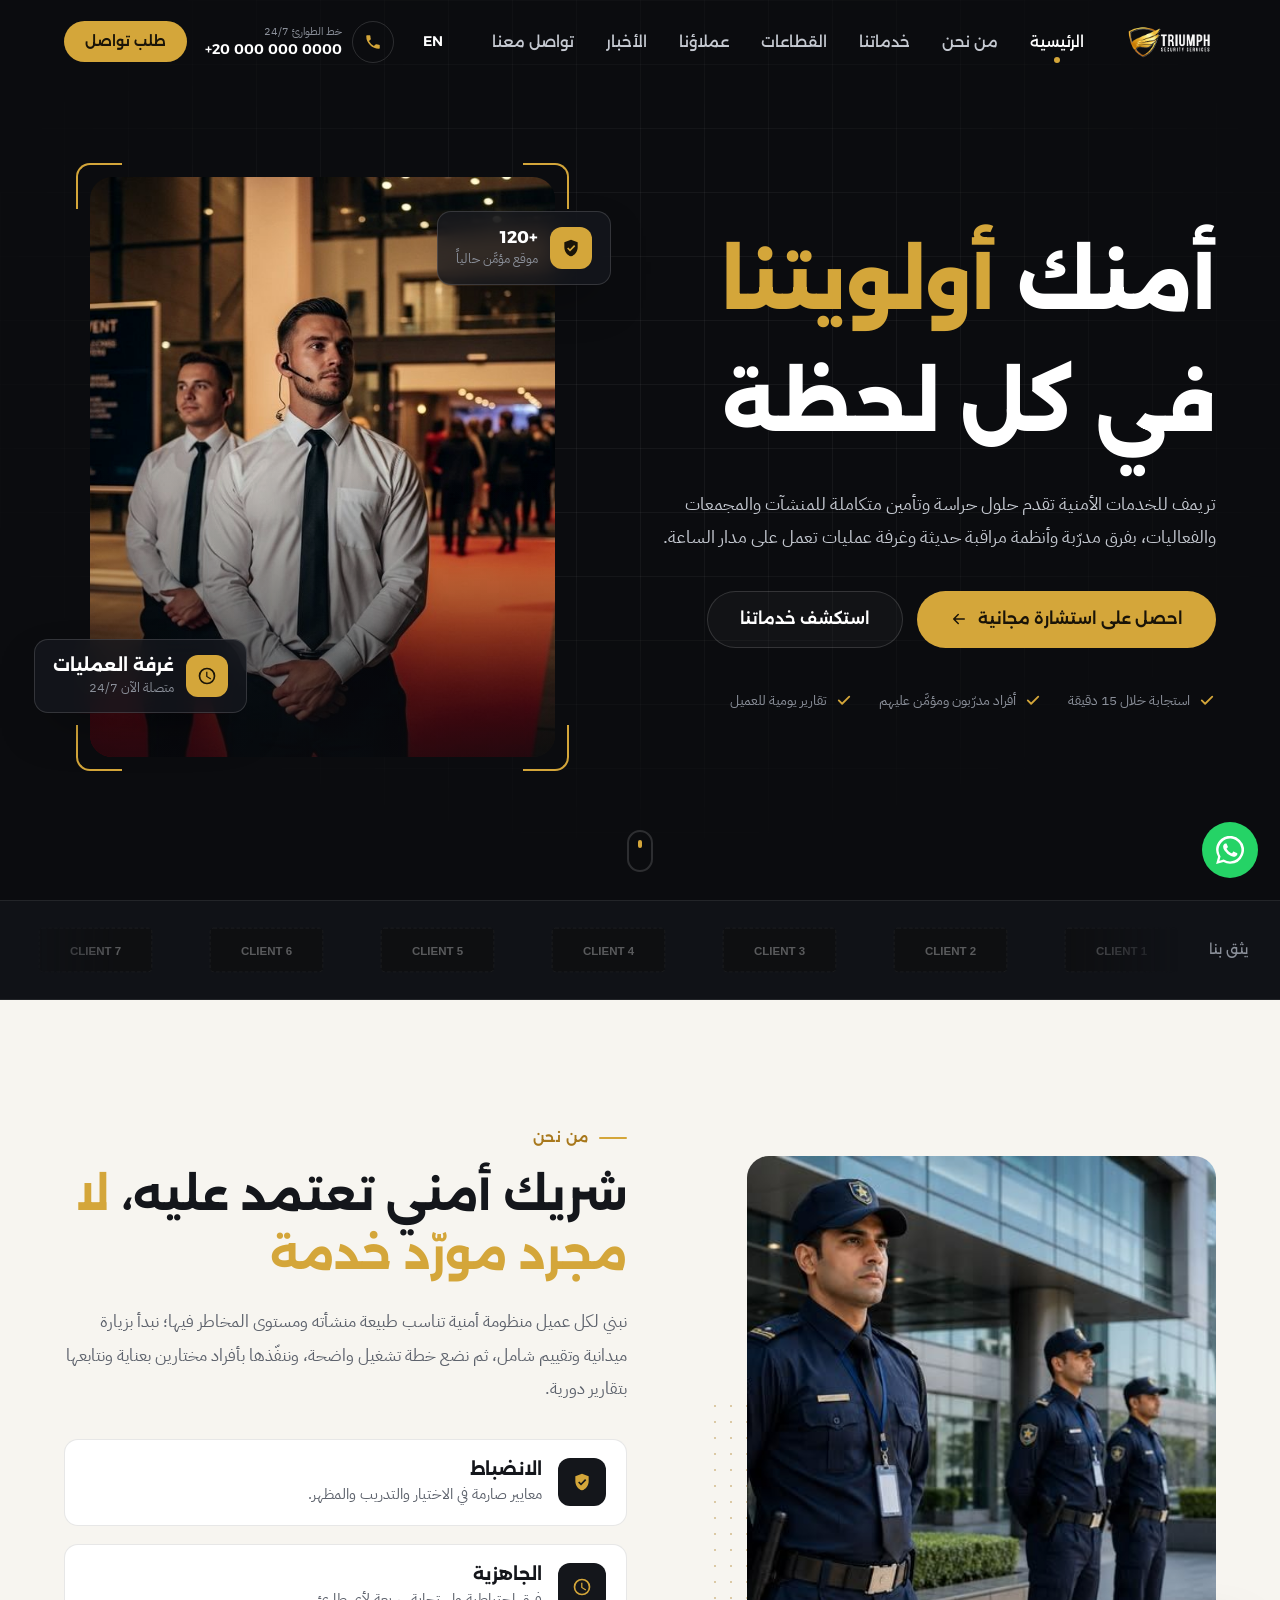
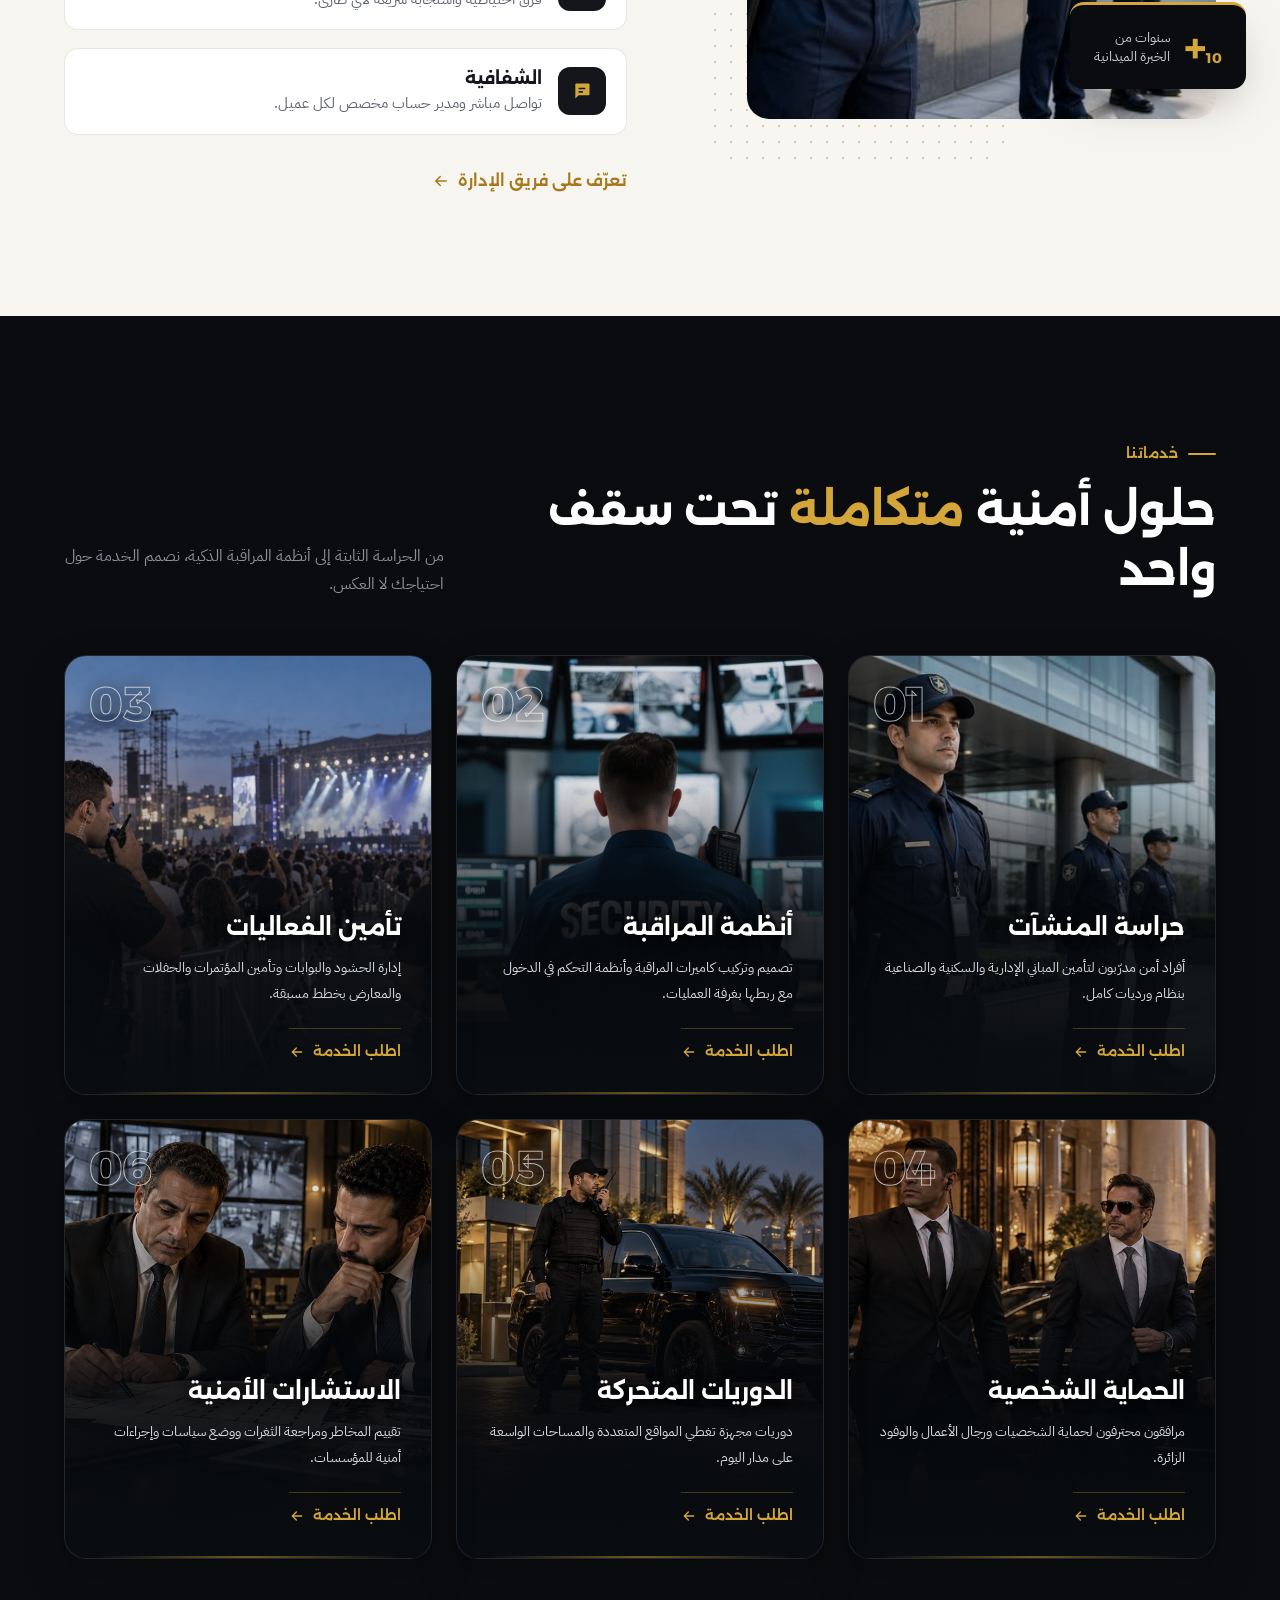
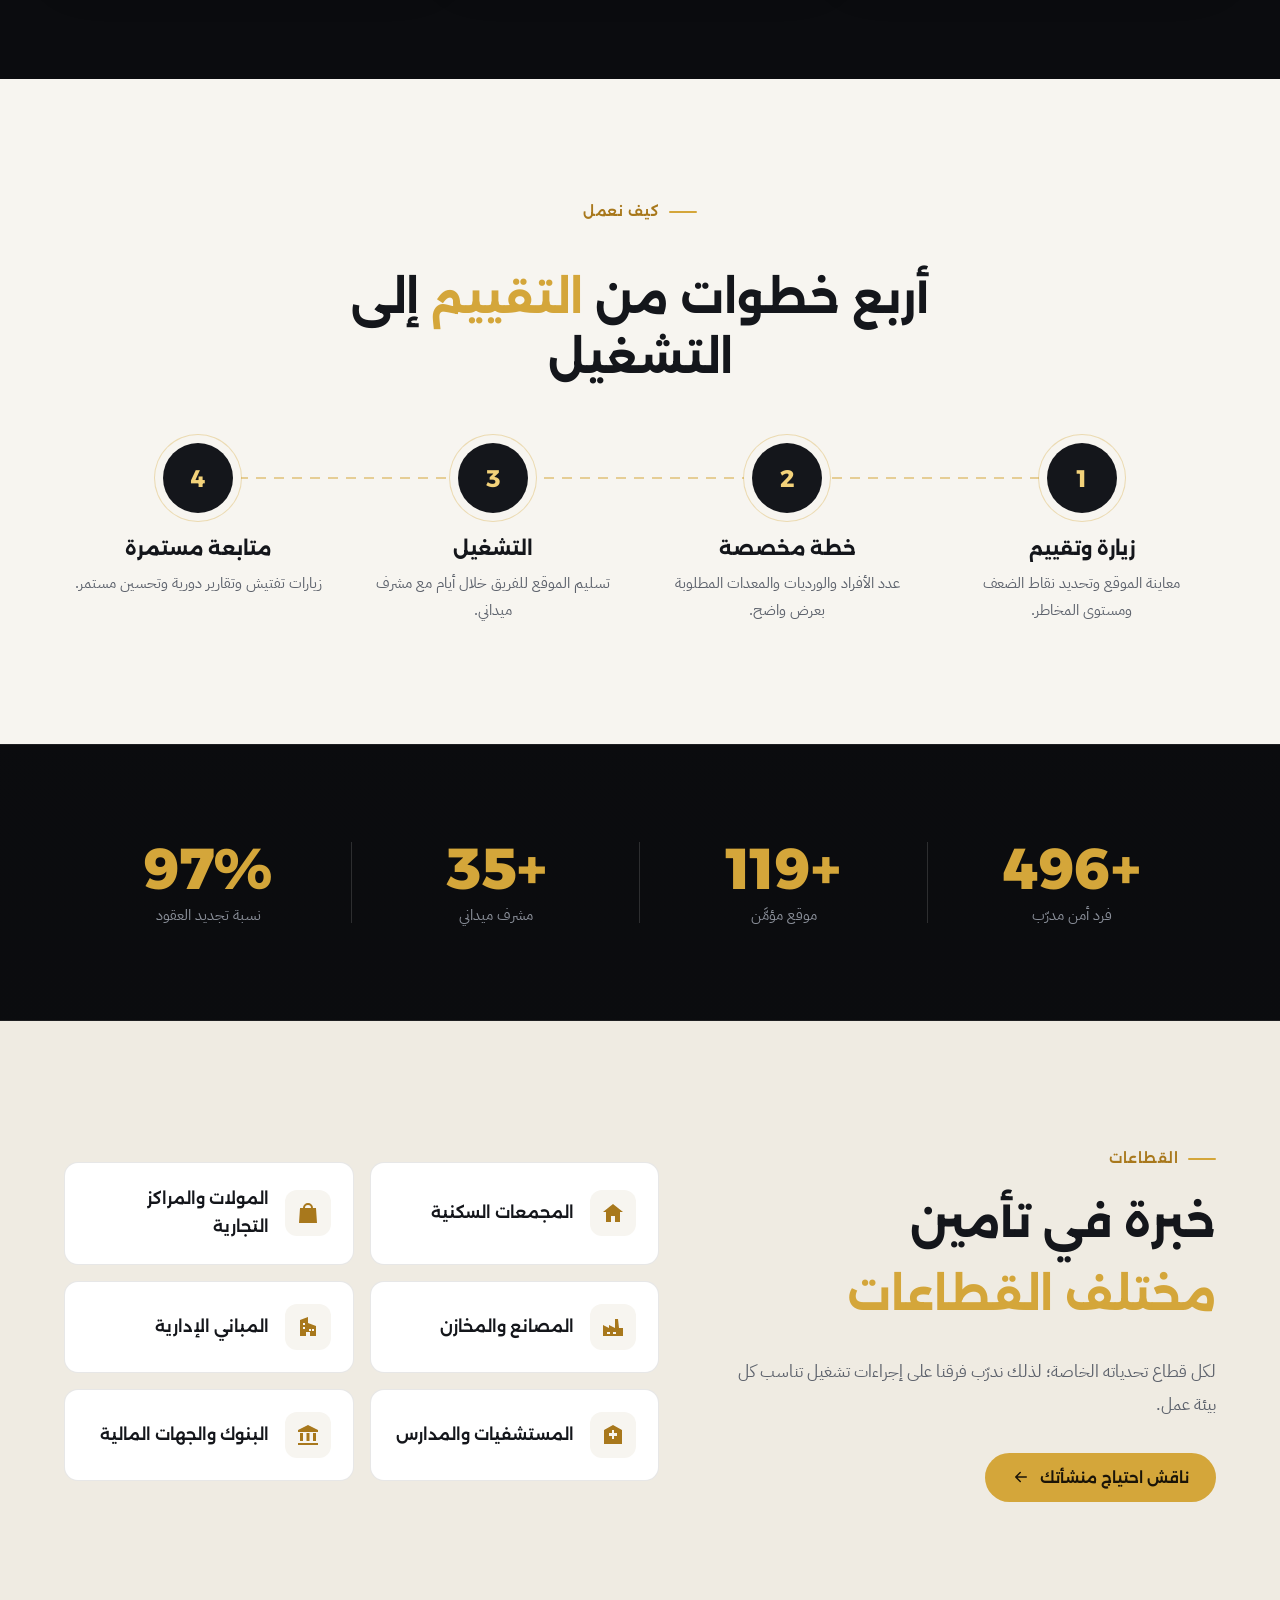
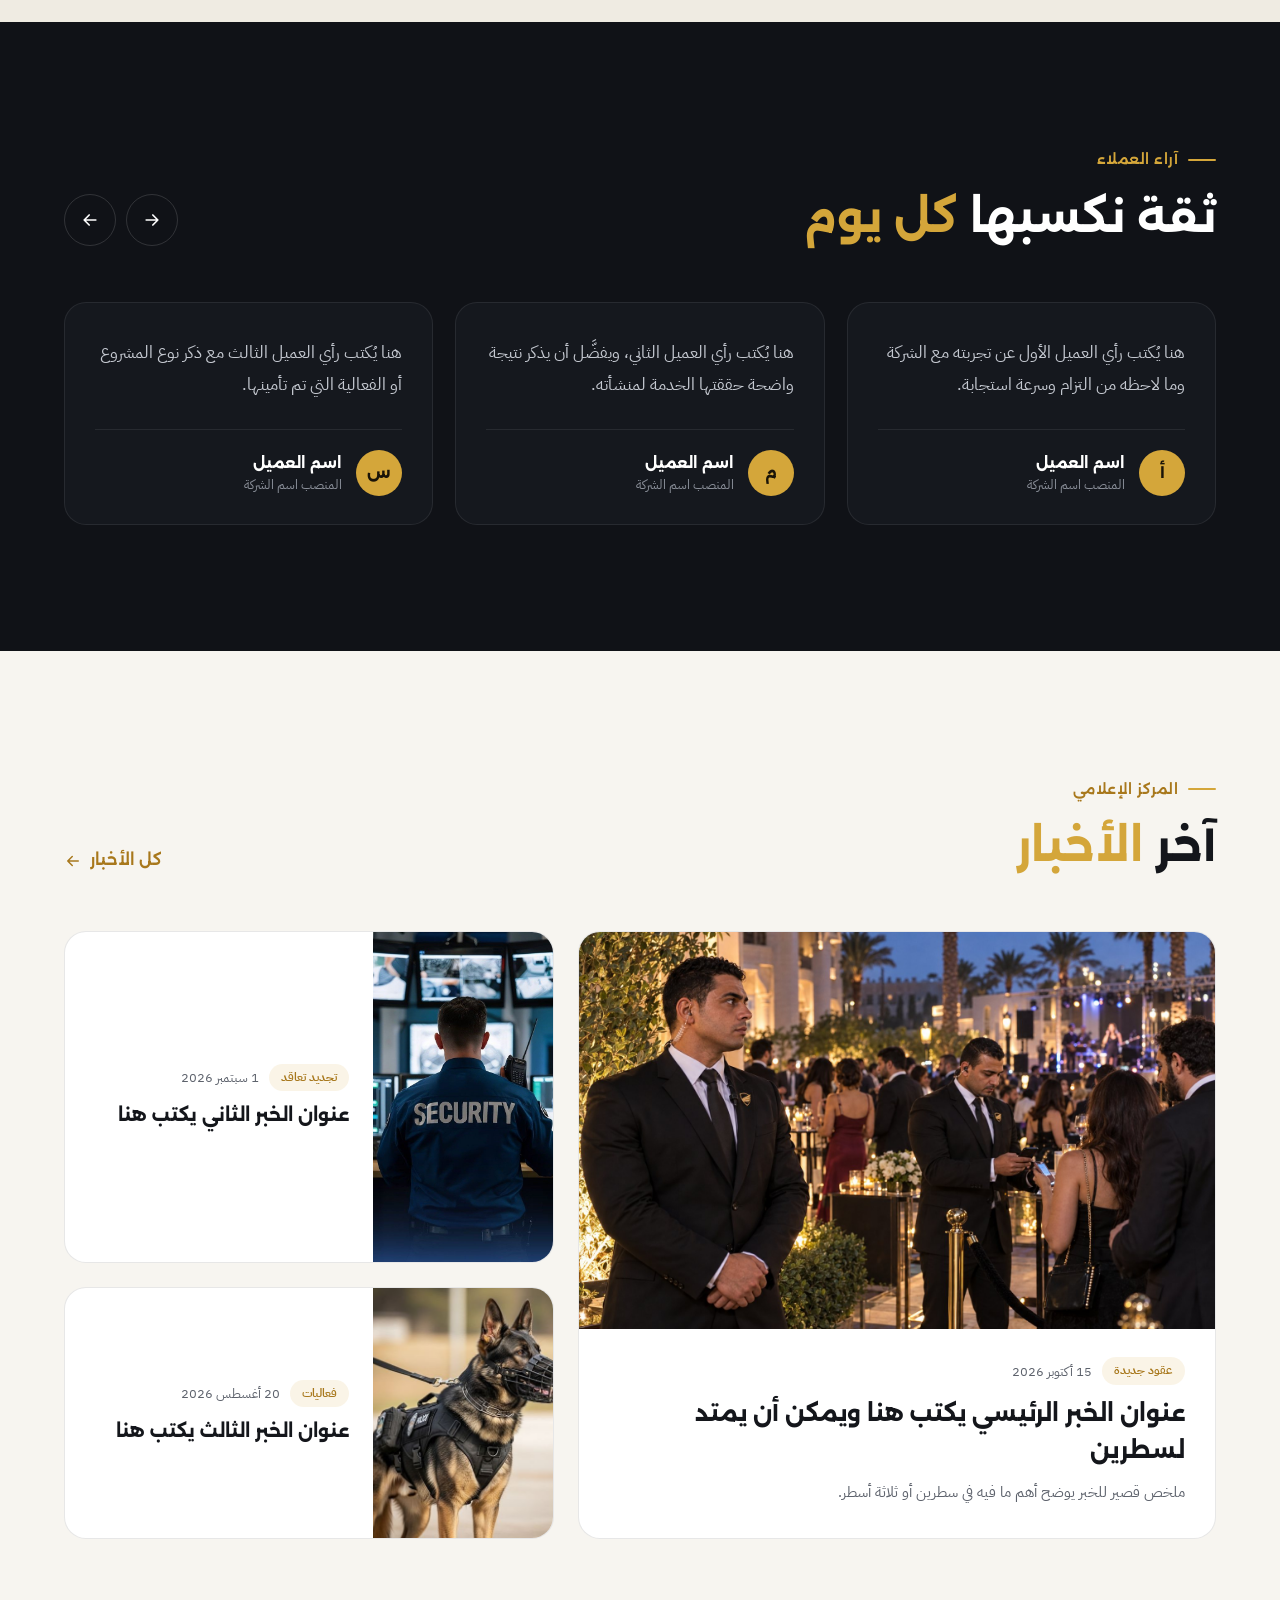
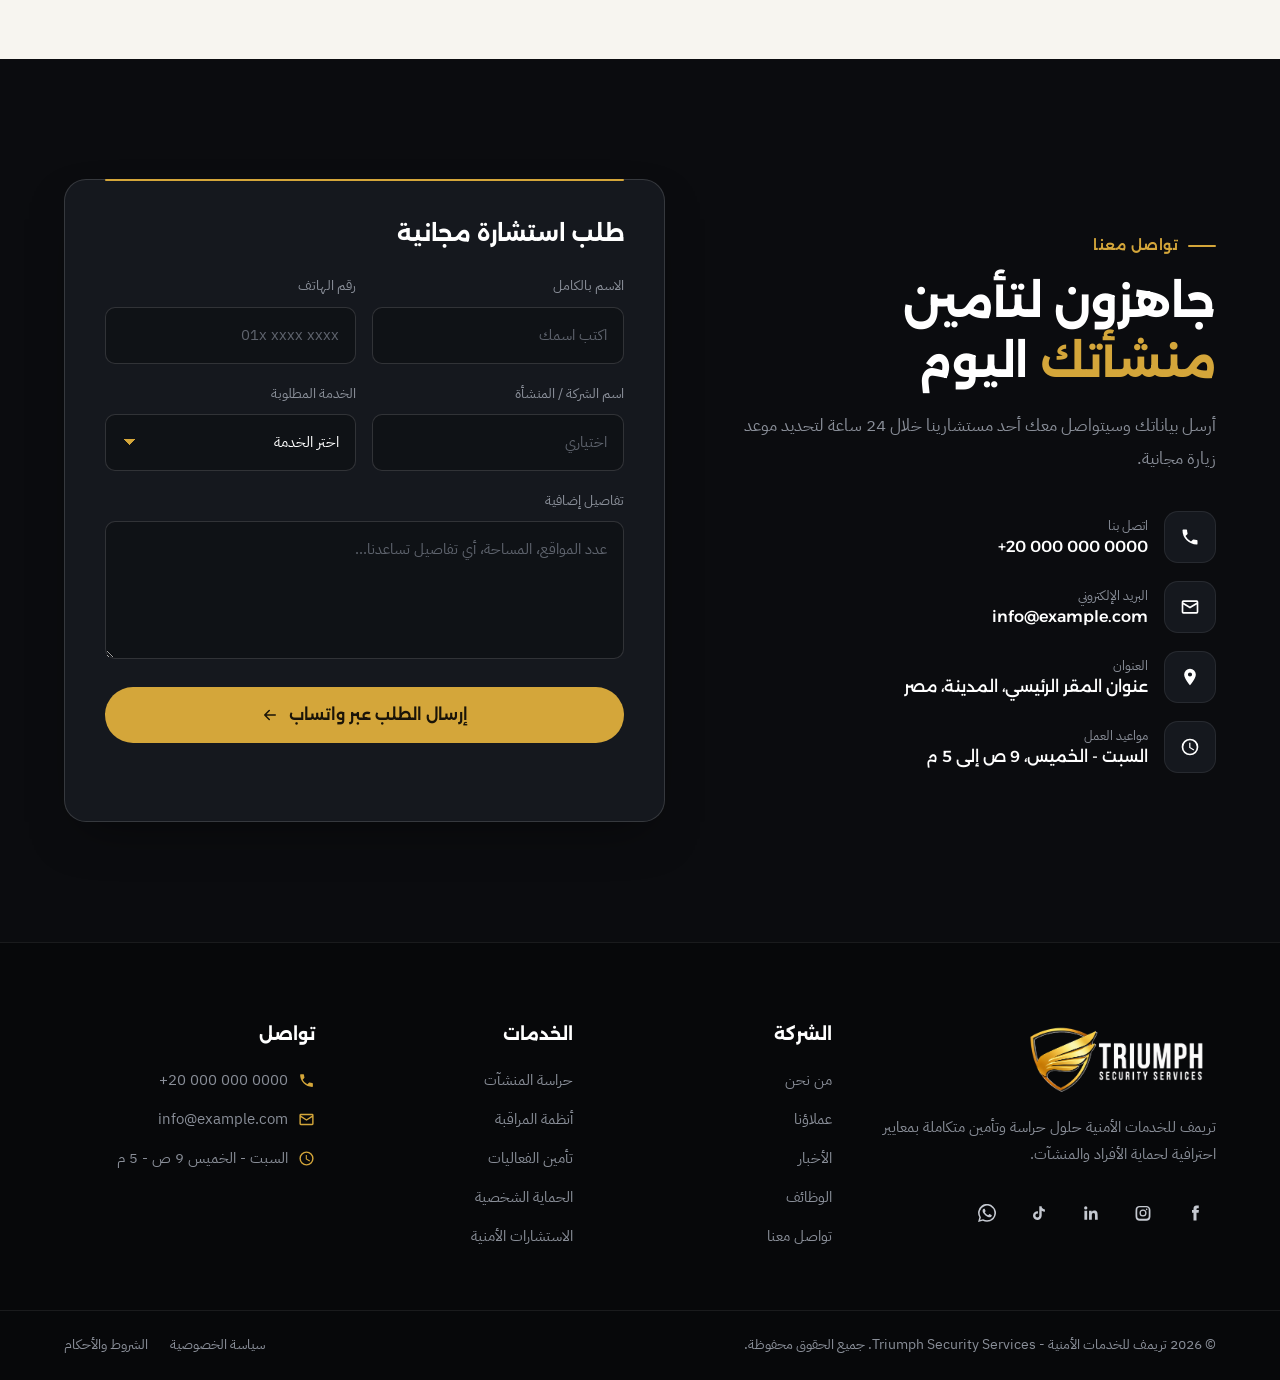
==== index.html @ f1f8219d "Add files via upload" ====
<!DOCTYPE html>
<html lang="ar" dir="rtl">

<head>
  <meta charset="UTF-8">
  <meta name="viewport" content="width=device-width, initial-scale=1">
  <title>تريمف للخدمات الأمنية | Triumph Security Services</title>
  <meta name="description"
    content="تريمف للخدمات الأمنية حراسة وتأمين المنشآت والفعاليات بفرق مدربة وأنظمة مراقبة حديثة على مدار الساعة.">
  <meta name="theme-color" content="#0b0c0f">
  <link rel="alternate" hreflang="ar" href="index.html">
  <link rel="alternate" hreflang="en" href="en.html">
  <link rel="icon" href="assets/favicon/favicon.svg" type="image/svg+xml">
  <link rel="icon" href="assets/favicon/favicon-96x96.png" type="image/png" sizes="96x96">
  <link rel="shortcut icon" href="assets/favicon/favicon.ico">
  <link rel="apple-touch-icon" href="assets/favicon/apple-touch-icon.png" sizes="180x180">
  <link rel="preconnect" href="https://fonts.googleapis.com">
  <link rel="preconnect" href="https://fonts.gstatic.com" crossorigin>
  <link
    href="https://fonts.googleapis.com/css2?family=Alexandria:wght@400;500;600;700;800&family=IBM+Plex+Sans+Arabic:wght@300;400;500;600;700&display=swap"
    rel="stylesheet">
  <link rel="stylesheet" href="css/style.css">
</head>

<body>

  <!-- SVG icon sprite -->
  <svg width="0" height="0" style="position:absolute" aria-hidden="true">
    <symbol id="i-phone" viewBox="0 0 24 24">
      <path
        d="M6.6 10.8a15.1 15.1 0 0 0 6.6 6.6l2.2-2.2a1 1 0 0 1 1-.25 11.4 11.4 0 0 0 3.6.57 1 1 0 0 1 1 1V20a1 1 0 0 1-1 1A17 17 0 0 1 3 4a1 1 0 0 1 1-1h3.5a1 1 0 0 1 1 1c0 1.250.2 2.45.57 3.57a1 1 0 0 1-.25 1z" />
    </symbol>
    <symbol id="i-mail" viewBox="0 0 24 24">
      <path
        d="M4 4h16a2 2 0 0 1 2 2v12a2 2 0 0 1-2 2H4a2 2 0 0 1-2-2V6a2 2 0 0 1 2-2zm0 2v.5l8 5 8-5V6zm0 2.85V18h16V8.85l-8 5z" />
    </symbol>
    <symbol id="i-clock" viewBox="0 0 24 24">
      <path
        d="M12 2a10 10 0 1 0 10 10A10 10 0 0 0 12 2zm0 18a8 8 0 1 1 8-8 8 8 0 0 1-8 8zm.5-13H11v6l5.2 3.2.8-1.3-4.5-2.7z" />
    </symbol>
    <symbol id="i-pin" viewBox="0 0 24 24">
      <path
        d="M12 2a7 7 0 0 0-7 7c0 5.2 7 13 7 13s7-7.8 7-13a7 7 0 0 0-7-7zm0 9.5A2.5 2.5 0 1 1 14.5 9 2.5 2.5 0 0 1 12 11.5z" />
    </symbol>
    <symbol id="i-arrow" viewBox="0 0 24 24">
      <path d="M19 12H5m6-6-6 6 6 6" fill="none" stroke="currentColor" stroke-width="2" stroke-linecap="round"
        stroke-linejoin="round" />
    </symbol>
    <symbol id="i-check" viewBox="0 0 24 24">
      <path d="m5 12.5 4.5 4.5L19 7.5" fill="none" stroke="currentColor" stroke-width="2.4" stroke-linecap="round"
        stroke-linejoin="round" />
    </symbol>
    <symbol id="i-shield" viewBox="0 0 24 24">
      <path
        d="M12 2 4 5v6c0 5 3.4 9.7 8 11 4.6-1.300 8-6 8-11V5zm-1.200 14.2-3.500-3.500 1.400-1.400 2.100 2.100 4.900-4.900 1.400 1.400z" />
    </symbol>
    <symbol id="i-guard" viewBox="0 0 24 24">
      <path d="M12 2c-2.8 0-5 1-5 3v1h10V5c0-2-2.2-3-5-3zM7 7v1a5 5 0 0 0 10 0V7zm-3 15c0-4 3.6-7 8-7s8 3 8 7z" />
    </symbol>
    <symbol id="i-camera" viewBox="0 0 24 24">
      <path d="M3 6h12l2 3h4v2h-3.2l-2 4H11L8 9H3zm3 7h3v6H6zm-3 4h3v2H3z" />
    </symbol>
    <symbol id="i-event" viewBox="0 0 24 24">
      <path
        d="M7 2v2H5a2 2 0 0 0-2 2v14a2 2 0 0 0 2 2h14a2 2 0 0 0 2-2V6a2 2 0 0 0-2-2h-2V2h-2v2H9V2zM5 10h14v10H5zm7 1.5 1.2 2.5 2.8.4-2 2 .5 2.8-2.5-1.3-2.5 1.3.5-2.8-2-2 2.8-.4z" />
    </symbol>
    <symbol id="i-car" viewBox="0 0 24 24">
      <path
        d="M5 11 6.5 6.5A2 2 0 0 1 8.4 5h7.2a2 2 0 0 1 1.9 1.5L19 11a2 2 0 0 1 2 2v5h-2v2h-3v-2H8v2H5v-2H3v-5a2 2 0 0 1 2-2zm2.1 0h9.8l-1-3.5H8.1zM6.5 16A1.5 1.5 0 1 0 5 14.5 1.5 1.5 0 0 0 6.5 16zm11 0a1.5 1.5 0 1 0-1.5-1.5 1.5 1.5 0 0 0 1.5 1.5z" />
    </symbol>
    <symbol id="i-consult" viewBox="0 0 24 24">
      <path d="M4 3h16a1 1 0 0 1 1 1v12a1 1 0 0 1-1 1H8l-4 4V4a1 1 0 0 1 1-1zm4 5v2h8V8zm0 4v2h5v-2z" />
    </symbol>
    <symbol id="i-building" viewBox="0 0 24 24">
      <path d="M4 21V5l8-3v6l8 3v10h-6v-4h-4v4zm3-13v2h2V8zm0 4v2h2v-2zm6 2v2h2v-2zm3 0v2h2v-2z" />
    </symbol>
    <symbol id="i-factory" viewBox="0 0 24 24">
      <path d="M2 21V10l6 3V10l6 3V4h3l1 9h4v8zm4-4v2h3v-2zm6 0v2h3v-2z" />
    </symbol>
    <symbol id="i-bag" viewBox="0 0 24 24">
      <path d="M7 7a5 5 0 0 1 10 0h3l1 15H3L4 7zm2 0h6a3 3 0 0 0-6 0z" />
    </symbol>
    <symbol id="i-hospital" viewBox="0 0 24 24">
      <path d="M3 21V7l9-5 9 5v14zm8-11H8v3h3v3h2v-3h3v-3h-3V7h-2z" />
    </symbol>
    <symbol id="i-bank" viewBox="0 0 24 24">
      <path d="M12 2 2 7v2h20V7zM4 10v8h3v-8zm6.5 0v8h3v-8zM17 10v8h3v-8zM2 20v2h20v-2z" />
    </symbol>
    <symbol id="i-home" viewBox="0 0 24 24">
      <path d="M12 3 2 11h3v10h5v-6h4v6h5V11h3z" />
    </symbol>
    <symbol id="i-fb" viewBox="0 0 24 24">
      <path d="M14 8V6.5c0-.7.5-1 1-1h2V2h-3c-3 0-4 2-4 4.5V8H8v3.5h2V22h4V11.5h2.8l.4-3.5z" />
    </symbol>
    <symbol id="i-ig" viewBox="0 0 24 24">
      <path
        d="M12 7.3A4.7 4.7 0 1 0 16.7 12 4.7 4.7 0 0 0 12 7.3zm0 7.7a3 3 0 1 1 3-3 3 3 0 0 1-3 3zm6-7.9a1.1 1.1 0 1 1-1.1-1.1A1.1 1.1 0 0 1 18 7.1zM7.4 2.6C8.9 2.5 15.1 2.5 16.6 2.6a5.5 5.5 0 0 1 3.8 1.6A5.4 5.4 0 0 1 21.9 8c.1 1.5.1 7.6 0 9.1a5.5 5.5 0 0 1-1.5 3.8 5.4 5.4 0 0 1-3.8 1.5c-1.5.1-7.7.1-9.2 0a5.5 5.5 0 0 1-3.8-1.5 5.4 5.4 0 0 1-1.5-3.8C2 15.6 2 9.5 2.1 8a5.5 5.5 0 0 1 1.5-3.9 5.4 5.4 0 0 1 3.8-1.5zM8 4.4a3.4 3.4 0 0 0-3.6 3.5C4.3 9.4 4.3 14.6 4.4 16a3.4 3.4 0 0 0 3.5 3.6c1.5.1 6.7.1 8.2 0a3.4 3.4 0 0 0 3.5-3.5c.1-1.5.1-6.7 0-8.2a3.4 3.4 0 0 0-3.5-3.5C14.6 4.3 9.4 4.3 8 4.4z" />
    </symbol>
    <symbol id="i-in" viewBox="0 0 24 24">
      <path
        d="M6.9 21H3.2V9h3.7zM5 7.4a2.2 2.2 0 1 1 2.2-2.2A2.2 2.2 0 0 1 5 7.4zM21 21h-3.7v-5.8c0-1.4 0-3.2-2-3.2s-2.2 1.5-2.2 3.1V21H9.4V9h3.5v1.6a3.9 3.9 0 0 1 3.5-1.9c3.7 0 4.4 2.5 4.4 5.6z" />
    </symbol>
    <symbol id="i-wa" viewBox="0 0 24 24">
      <path
        d="M17.5 14.4c-.3-.1-1.8-.9-2-1s-.5-.1-.7.1-.8 1-.9 1.2-.3.2-.6.1a8.2 8.2 0 0 1-2.4-1.5 9 9 0 0 1-1.7-2.1c-.2-.3 0-.5.1-.6l.5-.5.3-.5a.5.5 0 0 0 0-.5c0-.1-.7-1.6-.9-2.2s-.5-.5-.7-.5h-.6a1.1 1.1 0 0 0-.8.4 3.4 3.4 0 0 0-1 2.5 5.9 5.9 0 0 0 1.2 3.1 13.4 13.4 0 0 0 5.2 4.5c1.9.8 2.7.9 3.6.8a3.1 3.1 0 0 0 2-1.4 2.5 2.5 0 0 0 .2-1.4c-.1-.2-.3-.3-.6-.4zM12 21.8a9.9 9.9 0 0 1-5-1.4l-.4-.2-3.7 1 1-3.6-.2-.4A9.8 9.8 0 1 1 12 21.8zm8.4-18.3A11.8 11.8 0 0 0 1.8 17.8L.1 24l6.3-1.7a11.8 11.8 0 0 0 5.6 1.4A11.8 11.8 0 0 0 20.4 3.5z" />
    </symbol>
    <symbol id="i-tt" viewBox="0 0 24 24">
      <path
        d="M16.6 5.8A4.3 4.3 0 0 1 15.5 3h-3.1v12.4a2.6 2.6 0 1 1-2.6-2.6 2.7 2.7 0 0 1 .8.1V9.7a5.8 5.8 0 1 0 5 5.7V9a7.4 7.4 0 0 0 4.3 1.4V7.3a4.3 4.3 0 0 1-3.3-1.5z" />
    </symbol>
  </svg>

  <!-- ================= HEADER ================= -->
  <header class="header" id="top">
    <div class="container header__inner">
      <a href="#top" class="header__logo" aria-label="الرئيسية">
        <img src="assets/images/logo-white.png" alt="تريمف للخدمات الأمنية - Triumph Security Services" width="168"
          height="60">
      </a>

      <nav class="nav" id="nav" aria-label="القائمة الرئيسية">
        <ul class="nav__list">
          <li><a href="#top" class="is-active">الرئيسية</a></li>
          <li><a href="#about">من نحن</a></li>
          <li><a href="#services">خدماتنا</a></li>
          <li><a href="#sectors">القطاعات</a></li>
          <li><a href="#clients">عملاؤنا</a></li>
          <li><a href="#news">الأخبار</a></li>
          <li><a href="#contact">تواصل معنا</a></li>
        </ul>
        <div class="nav__mobile-extra">
          <a href="tel:+200000000000" class="btn btn--gold btn--block">
            <svg class="i">
              <use href="#i-phone" />
            </svg><span dir="ltr">+20 000 000 0000</span>
          </a>
        </div>
      </nav>

      <div class="header__actions">
        <a href="en.html" class="lang-switch" lang="en" hreflang="en" aria-label="English">EN</a>
        <a href="tel:+200000000000" class="header__phone">
          <span class="header__phone-ico"><svg class="i">
              <use href="#i-phone" />
            </svg></span>
          <span class="header__phone-txt"><small>خط الطوارئ 24/7</small><b dir="ltr">+20 000 000 0000</b></span>
        </a>
        <a href="#contact" class="btn btn--gold btn--sm hide-sm">طلب تواصل</a>
        <button class="burger" aria-label="فتح القائمة" aria-expanded="false"
          aria-controls="nav"><span></span><span></span><span></span></button>
      </div>
    </div>
  </header>

  <main>
    <!-- ================= HERO ================= -->
    <section class="hero">
      <div class="hero__grid-bg" aria-hidden="true"></div>

      <div class="container hero__inner">
        <div class="hero__content">
          <h1 class="hero__title reveal">أمنك <span class="text-gold">أولويتنا</span><br>في كل لحظة</h1>
          <p class="hero__lead reveal">تريمف للخدمات الأمنية تقدم حلول حراسة وتأمين متكاملة للمنشآت والمجمعات
            والفعاليات، بفرق مدرّبة وأنظمة مراقبة حديثة وغرفة عمليات تعمل على مدار الساعة.</p>
          <div class="hero__cta reveal">
            <a href="#contact" class="btn btn--gold btn--lg">احصل على استشارة مجانية <svg class="i">
                <use href="#i-arrow" />
              </svg></a>
            <a href="#services" class="btn btn--ghost btn--lg">استكشف خدماتنا</a>
          </div>
          <ul class="hero__trust reveal">
            <li><svg class="i">
                <use href="#i-check" />
              </svg> استجابة خلال 15 دقيقة</li>
            <li><svg class="i">
                <use href="#i-check" />
              </svg> أفراد مدرّبون ومؤمَّن عليهم</li>
            <li><svg class="i">
                <use href="#i-check" />
              </svg> تقارير يومية للعميل</li>
          </ul>
        </div>

        <div class="hero__visual reveal">
          <div class="frame">
            <span class="frame__corner frame__corner--tr"></span>
            <span class="frame__corner frame__corner--tl"></span>
            <span class="frame__corner frame__corner--br"></span>
            <span class="frame__corner frame__corner--bl"></span>
            <img src="assets/images/security-hero.jpg" alt="فريق الحراسة" class="frame__img">
          </div>

          <div class="float-card float-card--top">
            <span class="float-card__ico"><svg class="i">
                <use href="#i-shield" />
              </svg></span>
            <div><b>+120</b><small>موقع مؤمَّن حالياً</small></div>
          </div>
          <div class="float-card float-card--bottom">
            <span class="float-card__ico"><svg class="i">
                <use href="#i-clock" />
              </svg></span>
            <div><b>غرفة العمليات</b><small>متصلة الآن 24/7</small></div>
          </div>
        </div>
      </div>

      <a href="#marquee" class="hero__scroll" aria-label="انزل للأسفل"><span></span></a>
    </section>

    <!-- ================= CLIENTS MARQUEE ================= -->
    <section class="marquee" id="marquee" aria-label="عملاؤنا">
      <div class="marquee__label">يثق بنا</div>
      <div class="marquee__viewport">
        <div class="marquee__track">
          <img src="assets/images/client-1.svg" alt="عميل 1">
          <img src="assets/images/client-2.svg" alt="عميل 2">
          <img src="assets/images/client-3.svg" alt="عميل 3">
          <img src="assets/images/client-4.svg" alt="عميل 4">
          <img src="assets/images/client-5.svg" alt="عميل 5">
          <img src="assets/images/client-6.svg" alt="عميل 6">
          <img src="assets/images/client-7.svg" alt="عميل 7">
        </div>
      </div>
    </section>

    <!-- ================= ABOUT ================= -->
    <section class="section about" id="about">
      <div class="container about__grid">
        <div class="about__media reveal">
          <img src="assets/images/security-team.jpg" alt="عن الشركة" loading="lazy" class="about__img">
          <div class="about__exp">
            <b><span class="counter" data-target="10">0</span>+</b>
            <span>سنوات من<br>الخبرة الميدانية</span>
          </div>
          <div class="about__pattern" aria-hidden="true"></div>
        </div>

        <div class="about__content">
          <span class="eyebrow reveal">من نحن</span>
          <h2 class="title reveal">شريك أمني تعتمد عليه، <span class="text-gold">لا مجرد مورّد خدمة</span></h2>
          <p class="lead reveal">نبني لكل عميل منظومة أمنية تناسب طبيعة منشأته ومستوى المخاطر فيها؛ نبدأ بزيارة ميدانية
            وتقييم شامل، ثم نضع خطة تشغيل واضحة، وننفّذها بأفراد مختارين بعناية ونتابعها بتقارير دورية.</p>

          <div class="values reveal">
            <div class="value">
              <span class="value__ico"><svg class="i">
                  <use href="#i-shield" />
                </svg></span>
              <div>
                <h3>الانضباط</h3>
                <p>معايير صارمة في الاختيار والتدريب والمظهر.</p>
              </div>
            </div>
            <div class="value">
              <span class="value__ico"><svg class="i">
                  <use href="#i-clock" />
                </svg></span>
              <div>
                <h3>الجاهزية</h3>
                <p>فرق احتياطية واستجابة سريعة لأي طارئ.</p>
              </div>
            </div>
            <div class="value">
              <span class="value__ico"><svg class="i">
                  <use href="#i-consult" />
                </svg></span>
              <div>
                <h3>الشفافية</h3>
                <p>تواصل مباشر ومدير حساب مخصص لكل عميل.</p>
              </div>
            </div>
          </div>

          <a href="#contact" class="link reveal">تعرّف على فريق الإدارة <svg class="i">
              <use href="#i-arrow" />
            </svg></a>
        </div>
      </div>
    </section>

    <!-- ================= SERVICES ================= -->
    <section class="section services" id="services">
      <div class="container">
        <div class="section-head">
          <div>
            <span class="eyebrow reveal">خدماتنا</span>
            <h2 class="title reveal">حلول أمنية <span class="text-gold">متكاملة</span> تحت سقف واحد</h2>
          </div>
          <p class="section-head__desc reveal">من الحراسة الثابتة إلى أنظمة المراقبة الذكية، نصمم الخدمة حول احتياجك لا
            العكس.</p>
        </div>

        <div class="services__grid">
          <article class="service reveal">
            <img class="service__photo" src="assets/images/security-team.jpg" alt="أفراد حراسة أمام منشأة إدارية"
              loading="lazy" width="900" height="1100">
            <span class="service__num">01</span>
            <h3>حراسة المنشآت</h3>
            <p>أفراد أمن مدرّبون لتأمين المباني الإدارية والسكنية والصناعية بنظام ورديات كامل.</p>
            <a href="#contact" class="service__link">اطلب الخدمة <svg class="i">
                <use href="#i-arrow" />
              </svg></a>
          </article>
          <article class="service reveal">
            <img class="service__photo" src="assets/images/security-monitoring.jpg" alt="غرفة عمليات ومراقبة أمنية"
              loading="lazy" width="900" height="1100">
            <span class="service__num">02</span>
            <h3>أنظمة المراقبة</h3>
            <p>تصميم وتركيب كاميرات المراقبة وأنظمة التحكم في الدخول مع ربطها بغرفة العمليات.</p>
            <a href="#contact" class="service__link">اطلب الخدمة <svg class="i">
                <use href="#i-arrow" />
              </svg></a>
          </article>
          <article class="service reveal">
            <img class="service__photo" src="assets/images/security-concert.jpg"
              alt="فريق تأمين الفعاليات وإدارة الحشود" loading="lazy" width="900" height="1100">
            <span class="service__num">03</span>
            <h3>تأمين الفعاليات</h3>
            <p>إدارة الحشود والبوابات وتأمين المؤتمرات والحفلات والمعارض بخطط مسبقة.</p>
            <a href="#contact" class="service__link">اطلب الخدمة <svg class="i">
                <use href="#i-arrow" />
              </svg></a>
          </article>
          <article class="service reveal">
            <img class="service__photo" src="assets/images/service-protection.jpg"
              alt="حماية شخصية ومرافقة رجال الأعمال" loading="lazy" width="900" height="1100">
            <span class="service__num">04</span>
            <h3>الحماية الشخصية</h3>
            <p>مرافقون محترفون لحماية الشخصيات ورجال الأعمال والوفود الزائرة.</p>
            <a href="#contact" class="service__link">اطلب الخدمة <svg class="i">
                <use href="#i-arrow" />
              </svg></a>
          </article>
          <article class="service reveal">
            <img class="service__photo" src="assets/images/service-patrol.jpg" alt="فريق دوريات أمنية بجوار سيارة دورية"
              loading="lazy" width="900" height="1100">
            <span class="service__num">05</span>
            <h3>الدوريات المتحركة</h3>
            <p>دوريات مجهزة تغطي المواقع المتعددة والمساحات الواسعة على مدار اليوم.</p>
            <a href="#contact" class="service__link">اطلب الخدمة <svg class="i">
                <use href="#i-arrow" />
              </svg></a>
          </article>
          <article class="service reveal">
            <img class="service__photo" src="assets/images/service-consulting.jpg"
              alt="مستشارون أمنيون يراجعون خطة تأمين" loading="lazy" width="900" height="1100">
            <span class="service__num">06</span>
            <h3>الاستشارات الأمنية</h3>
            <p>تقييم المخاطر ومراجعة الثغرات ووضع سياسات وإجراءات أمنية للمؤسسات.</p>
            <a href="#contact" class="service__link">اطلب الخدمة <svg class="i">
                <use href="#i-arrow" />
              </svg></a>
          </article>
        </div>
      </div>
    </section>

    <!-- ================= PROCESS ================= -->
    <section class="section process">
      <div class="container">
        <div class="section-head section-head--center">
          <span class="eyebrow reveal">كيف نعمل</span>
          <h2 class="title reveal">أربع خطوات من <span class="text-gold">التقييم</span> إلى التشغيل</h2>
        </div>
        <ol class="steps">
          <li class="step reveal">
            <span class="step__num">1</span>
            <h3>زيارة وتقييم</h3>
            <p>معاينة الموقع وتحديد نقاط الضعف ومستوى المخاطر.</p>
          </li>
          <li class="step reveal">
            <span class="step__num">2</span>
            <h3>خطة مخصصة</h3>
            <p>عدد الأفراد والورديات والمعدات المطلوبة بعرض واضح.</p>
          </li>
          <li class="step reveal">
            <span class="step__num">3</span>
            <h3>التشغيل</h3>
            <p>تسليم الموقع للفريق خلال أيام مع مشرف ميداني.</p>
          </li>
          <li class="step reveal">
            <span class="step__num">4</span>
            <h3>متابعة مستمرة</h3>
            <p>زيارات تفتيش وتقارير دورية وتحسين مستمر.</p>
          </li>
        </ol>
      </div>
    </section>

    <!-- ================= STATS ================= -->
    <section class="stats">
      <div class="container stats__grid">
        <div class="stat reveal"><b><span class="counter" data-target="500">0</span>+</b><span>فرد أمن مدرّب</span>
        </div>
        <div class="stat reveal"><b><span class="counter" data-target="120">0</span>+</b><span>موقع مؤمَّن</span></div>
        <div class="stat reveal"><b><span class="counter" data-target="35">0</span>+</b><span>مشرف ميداني</span></div>
        <div class="stat reveal"><b><span class="counter" data-target="98">0</span>%</b><span>نسبة تجديد العقود</span>
        </div>
      </div>
    </section>

    <!-- ================= SECTORS ================= -->
    <section class="section sectors" id="sectors">
      <div class="container sectors__grid">
        <div class="sectors__intro">
          <span class="eyebrow reveal">القطاعات</span>
          <h2 class="title reveal"><span class="sectors__title-line">خبرة في تأمين</span><span
              class="text-gold sectors__title-line">مختلف القطاعات</span></h2>
          <p class="lead reveal">لكل قطاع تحدياته الخاصة؛ لذلك ندرّب فرقنا على إجراءات تشغيل تناسب كل بيئة عمل.</p>
          <a href="#contact" class="btn btn--gold reveal">ناقش احتياج منشأتك <svg class="i">
              <use href="#i-arrow" />
            </svg></a>
        </div>
        <ul class="sectors__list">
          <li class="sector reveal"><svg class="i">
              <use href="#i-home" />
            </svg><span>المجمعات السكنية</span></li>
          <li class="sector reveal"><svg class="i">
              <use href="#i-bag" />
            </svg><span>المولات والمراكز التجارية</span></li>
          <li class="sector reveal"><svg class="i">
              <use href="#i-factory" />
            </svg><span>المصانع والمخازن</span></li>
          <li class="sector reveal"><svg class="i">
              <use href="#i-building" />
            </svg><span>المباني الإدارية</span></li>
          <li class="sector reveal"><svg class="i">
              <use href="#i-hospital" />
            </svg><span>المستشفيات والمدارس</span></li>
          <li class="sector reveal"><svg class="i">
              <use href="#i-bank" />
            </svg><span>البنوك والجهات المالية</span></li>
        </ul>
      </div>
    </section>

    <!-- ================= TESTIMONIALS ================= -->
    <section class="section testimonials" id="clients">
      <div class="container">
        <div class="section-head">
          <div>
            <span class="eyebrow reveal">آراء العملاء</span>
            <h2 class="title reveal">ثقة نكسبها <span class="text-gold">كل يوم</span></h2>
          </div>
          <div class="slider-nav reveal">
            <button class="slider-btn" data-dir="prev" aria-label="السابق"><svg class="i">
                <use href="#i-arrow" />
              </svg></button>
            <button class="slider-btn" data-dir="next" aria-label="التالي"><svg class="i">
                <use href="#i-arrow" />
              </svg></button>
          </div>
        </div>

        <div class="tcards" tabindex="0">
          <figure class="tcard">
            <blockquote>هنا يُكتب رأي العميل الأول عن تجربته مع الشركة وما لاحظه من التزام وسرعة استجابة.</blockquote>
            <figcaption><span class="avatar">أ</span>
              <div><b>اسم العميل</b><small>المنصب اسم الشركة</small></div>
            </figcaption>
          </figure>
          <figure class="tcard">
            <blockquote>هنا يُكتب رأي العميل الثاني، ويفضَّل أن يذكر نتيجة واضحة حققتها الخدمة لمنشأته.</blockquote>
            <figcaption><span class="avatar">م</span>
              <div><b>اسم العميل</b><small>المنصب اسم الشركة</small></div>
            </figcaption>
          </figure>
          <figure class="tcard">
            <blockquote>هنا يُكتب رأي العميل الثالث مع ذكر نوع المشروع أو الفعالية التي تم تأمينها.</blockquote>
            <figcaption><span class="avatar">س</span>
              <div><b>اسم العميل</b><small>المنصب اسم الشركة</small></div>
            </figcaption>
          </figure>
          <figure class="tcard">
            <blockquote>هنا يُكتب رأي العميل الرابع عن التعامل مع المشرفين وجودة التقارير الدورية.</blockquote>
            <figcaption><span class="avatar">ه</span>
              <div><b>اسم العميل</b><small>المنصب اسم الشركة</small></div>
            </figcaption>
          </figure>
        </div>
      </div>
    </section>

    <!-- ================= NEWS ================= -->
    <section class="section news" id="news">
      <div class="container">
        <div class="section-head">
          <div>
            <span class="eyebrow reveal">المركز الإعلامي</span>
            <h2 class="title reveal">آخر <span class="text-gold">الأخبار</span></h2>
          </div>
          <a href="#" class="link reveal">كل الأخبار <svg class="i">
              <use href="#i-arrow" />
            </svg></a>
        </div>

        <div class="news__grid">
          <article class="post post--featured reveal">
            <a href="#" class="post__img"><img src="assets/images/security-event.jpg"
                alt="فريق الأمن أثناء تأمين فعالية في القاهرة" loading="lazy"></a>
            <div class="post__body">
              <div class="post__meta"><span class="tag">عقود جديدة</span><time datetime="2026-10-15">15 أكتوبر
                  2026</time></div>
              <h3><a href="#">عنوان الخبر الرئيسي يكتب هنا ويمكن أن يمتد لسطرين</a></h3>
              <p>ملخص قصير للخبر يوضح أهم ما فيه في سطرين أو ثلاثة أسطر.</p>
            </div>
          </article>
          <article class="post reveal">
            <a href="#" class="post__img"><img src="assets/images/security-monitoring.jpg"
                alt="متابعة كاميرات المراقبة من غرفة العمليات" loading="lazy"></a>
            <div class="post__body">
              <div class="post__meta"><span class="tag">تجديد تعاقد</span><time datetime="2026-09-01">1 سبتمبر
                  2026</time></div>
              <h3><a href="#">عنوان الخبر الثاني يكتب هنا</a></h3>
            </div>
          </article>
          <article class="post reveal">
            <a href="#" class="post__img"><img src="assets/images/security-k9.jpg" alt="كلب حراسة مجهز للعمل الأمني"
                loading="lazy"></a>
            <div class="post__body">
              <div class="post__meta"><span class="tag">فعاليات</span><time datetime="2026-08-20">20 أغسطس 2026</time>
              </div>
              <h3><a href="#">عنوان الخبر الثالث يكتب هنا</a></h3>
            </div>
          </article>
        </div>
      </div>
    </section>

    <!-- ================= CONTACT ================= -->
    <section class="section contact" id="contact">
      <div class="container contact__box">
        <div class="contact__info">
          <span class="eyebrow">تواصل معنا</span>
          <h2 class="title">جاهزون لتأمين <span class="text-gold">منشأتك</span> اليوم</h2>
          <p class="lead">أرسل بياناتك وسيتواصل معك أحد مستشارينا خلال 24 ساعة لتحديد موعد زيارة مجانية.</p>
          <ul class="contact__list">
            <li><span class="ci"><svg class="i">
                  <use href="#i-phone" />
                </svg></span>
              <div><small>اتصل بنا</small><a href="tel:+200000000000" dir="ltr">+20 000 000 0000</a></div>
            </li>
            <li><span class="ci"><svg class="i">
                  <use href="#i-mail" />
                </svg></span>
              <div><small>البريد الإلكتروني</small><a href="mailto:info@example.com">info@example.com</a></div>
            </li>
            <li><span class="ci"><svg class="i">
                  <use href="#i-pin" />
                </svg></span>
              <div><small>العنوان</small><span>عنوان المقر الرئيسي، المدينة، مصر</span></div>
            </li>
            <li><span class="ci"><svg class="i">
                  <use href="#i-clock" />
                </svg></span>
              <div><small>مواعيد العمل</small><span>السبت - الخميس، 9 ص إلى 5 م</span></div>
            </li>
          </ul>
        </div>

        <form class="form" id="contactForm" novalidate>
          <h3 class="form__title">طلب استشارة مجانية</h3>
          <div class="form__row">
            <label class="field"><span>الاسم بالكامل</span><input type="text" name="name" required autocomplete="name"
                placeholder="اكتب اسمك"></label>
            <label class="field"><span>رقم الهاتف</span><input type="tel" name="phone" required autocomplete="tel"
                dir="ltr" placeholder="01x xxxx xxxx" pattern="[0-9+\s]{8,}"></label>
          </div>
          <div class="form__row">
            <label class="field"><span>اسم الشركة / المنشأة</span><input type="text" name="company"
                autocomplete="organization" placeholder="اختياري"></label>
            <label class="field"><span>الخدمة المطلوبة</span>
              <select name="service" required>
                <option value="" selected disabled>اختر الخدمة</option>
                <option>حراسة المنشآت</option>
                <option>أنظمة المراقبة</option>
                <option>تأمين الفعاليات</option>
                <option>الحماية الشخصية</option>
                <option>الدوريات المتحركة</option>
                <option>الاستشارات الأمنية</option>
              </select>
            </label>
          </div>
          <label class="field"><span>تفاصيل إضافية</span><textarea name="message" rows="4"
              placeholder="عدد المواقع، المساحة، أي تفاصيل تساعدنا..."></textarea></label>
          <button type="submit" class="btn btn--gold btn--lg btn--block">إرسال الطلب عبر واتساب <svg class="i">
              <use href="#i-arrow" />
            </svg></button>
          <p class="form__note" role="status" aria-live="polite"></p>
        </form>
      </div>
    </section>
  </main>

  <!-- ================= FOOTER ================= -->
  <footer class="footer">
    <div class="container footer__top">
      <div class="footer__brand">
        <img src="assets/images/logo-white.png" alt="تريمف للخدمات الأمنية - Triumph Security Services" width="200"
          height="72">
        <p>تريمف للخدمات الأمنية حلول حراسة وتأمين متكاملة بمعايير احترافية لحماية الأفراد والمنشآت.</p>
        <ul class="social">
          <li><a href="#" aria-label="Facebook"><svg class="i">
                <use href="#i-fb" />
              </svg></a></li>
          <li><a href="#" aria-label="Instagram"><svg class="i">
                <use href="#i-ig" />
              </svg></a></li>
          <li><a href="#" aria-label="LinkedIn"><svg class="i">
                <use href="#i-in" />
              </svg></a></li>
          <li><a href="#" aria-label="TikTok"><svg class="i">
                <use href="#i-tt" />
              </svg></a></li>
          <li><a href="#" aria-label="WhatsApp"><svg class="i">
                <use href="#i-wa" />
              </svg></a></li>
        </ul>
      </div>
      <div class="footer__col">
        <h4>الشركة</h4>
        <ul>
          <li><a href="#about">من نحن</a></li>
          <li><a href="#clients">عملاؤنا</a></li>
          <li><a href="#news">الأخبار</a></li>
          <li><a href="#">الوظائف</a></li>
          <li><a href="#contact">تواصل معنا</a></li>
        </ul>
      </div>
      <div class="footer__col">
        <h4>الخدمات</h4>
        <ul>
          <li><a href="#services">حراسة المنشآت</a></li>
          <li><a href="#services">أنظمة المراقبة</a></li>
          <li><a href="#services">تأمين الفعاليات</a></li>
          <li><a href="#services">الحماية الشخصية</a></li>
          <li><a href="#services">الاستشارات الأمنية</a></li>
        </ul>
      </div>
      <div class="footer__col">
        <h4>تواصل</h4>
        <ul class="footer__contact">
          <li><svg class="i">
              <use href="#i-phone" />
            </svg><a href="tel:+200000000000" dir="ltr">+20 000 000 0000</a></li>
          <li><svg class="i">
              <use href="#i-mail" />
            </svg><a href="mailto:info@example.com">info@example.com</a></li>
          <li><svg class="i">
              <use href="#i-clock" />
            </svg><span>السبت - الخميس 9 ص - 5 م</span></li>
        </ul>
      </div>
    </div>
    <div class="footer__bottom">
      <div class="container footer__bottom-inner">
        <span>© <span id="year">2026</span> تريمف للخدمات الأمنية - Triumph Security Services. جميع الحقوق
          محفوظة.</span>
        <span class="footer__legal"><a href="#">سياسة الخصوصية</a><a href="#">الشروط والأحكام</a></span>
      </div>
    </div>
  </footer>

  <a href="https://wa.me/201022097233" class="fab-wa" target="_blank" rel="noopener" aria-label="تواصل عبر واتساب"><svg
      class="i">
      <use href="#i-wa" />
    </svg></a>
  <a href="#top" class="to-top" aria-label="العودة للأعلى"><svg viewBox="0 0 24 24">
      <path d="M6 15l6-6 6 6" />
    </svg></a>

  <script src="js/main.js"></script>
</body>

</html>
---- css/style.css ----
/* =========================================================
   TRIUMPH SECURITY SERVICES — Design tokens
   Change brand colors / fonts here.
   ========================================================= */
:root {
  /* Dark surfaces */
  --bg: #0b0c0f;
  --bg-2: #101217;
  --surface: #15181e;
  --surface-2: #1b1f26;
  --line: rgba(255, 255, 255, .08);
  --line-strong: rgba(255, 255, 255, .14);

  /* Light surfaces */
  --paper: #f7f5f0;
  --paper-2: #efebe2;
  --ink: #14161b;
  --ink-muted: #5d626c;
  --line-light: rgba(20, 22, 27, .1);

  /* Brand gold (from the logo) */
  --gold: #d4a63a;
  --gold-light: #f3d27a;
  --gold-dark: #a8781c;
  --gold-grad: #d4a63a;
  --gold-soft: rgba(212, 166, 58, .12);

  /* Text on dark */
  --text: #c5c9d1;
  --muted: #8a8f99;
  --white: #ffffff;

  --font-display: "Alexandria", "IBM Plex Sans Arabic", sans-serif;
  --font-body: "IBM Plex Sans Arabic", "Alexandria", sans-serif;

  --radius: 14px;
  --radius-sm: 10px;
  --radius-lg: 22px;
  --container: 1200px;
  --header-h: 84px;
  --ease: cubic-bezier(.2, .7, .2, 1);
  --shadow: 0 20px 50px -20px rgba(0, 0, 0, .5);
}

/* =========================================================
   Base
   ========================================================= */
*, *::before, *::after { box-sizing: border-box; }
html { scroll-behavior: smooth; scroll-padding-top: calc(var(--header-h) - 4px); }
body {
  margin: 0;
  font-family: var(--font-body);
  font-size: 16px;
  line-height: 1.8;
  color: var(--text);
  background: var(--bg);
  -webkit-font-smoothing: antialiased;
  overflow-x: hidden;
}
img { max-width: 100%; height: auto; display: block; }
a { color: inherit; text-decoration: none; transition: color .25s, background-color .25s, border-color .25s, opacity .25s; }
ul, ol { list-style: none; margin: 0; padding: 0; }
h1, h2, h3, h4 { margin: 0; font-family: var(--font-display); color: var(--white); font-weight: 700; line-height: 1.3; }
p { margin: 0; }
button, input, select, textarea { font: inherit; color: inherit; }
::selection { background: var(--gold); color: var(--bg); }
:focus-visible { outline: 2px solid var(--gold); outline-offset: 3px; border-radius: 4px; }

.container { width: 100%; max-width: var(--container); margin-inline: auto; padding-inline: 24px; }
.i { width: 20px; height: 20px; fill: currentColor; flex-shrink: 0; }

.text-gold { color: var(--gold); }

/* ---------- Buttons ---------- */
.btn {
  display: inline-flex;
  align-items: center;
  justify-content: center;
  gap: 10px;
  padding: 13px 26px;
  border-radius: 999px;
  border: 1px solid transparent;
  font-family: var(--font-display);
  font-weight: 600;
  font-size: 15px;
  line-height: 1.4;
  cursor: pointer;
  white-space: nowrap;
  transition: background .25s, color .25s, border-color .25s;
}
.btn .i { width: 18px; height: 18px; transition: transform .3s var(--ease); }
.btn:hover .i { transform: translateX(-4px); }
.btn--gold { background: var(--gold); color: #1a1408; }
.btn--gold:hover { background: var(--gold-dark); color: var(--white); }
.btn--ghost { border-color: var(--line-strong); color: var(--white); background: rgba(255, 255, 255, .03); }
.btn--ghost:hover { border-color: var(--gold); color: var(--gold-light); }
.btn--lg { padding: 16px 32px; font-size: 16px; }
.btn--sm { padding: 10px 20px; font-size: 14px; }
.btn--block { width: 100%; }

.link {
  display: inline-flex;
  align-items: center;
  gap: 8px;
  font-family: var(--font-display);
  font-weight: 600;
  color: var(--gold);
}
.link .i { width: 18px; height: 18px; transition: transform .3s var(--ease); }
.link:hover .i { transform: translateX(-5px); }

/* ---------- Section scaffolding ---------- */
.section { padding: 120px 0; position: relative; }
.section--light, .about, .process, .sectors, .news { background: var(--paper); color: var(--ink-muted); }
.about h2, .about h3, .process h2, .process h3,
.sectors h2, .news h2, .news h3 { color: var(--ink); }

.eyebrow {
  display: inline-flex;
  align-items: center;
  gap: 10px;
  font-family: var(--font-display);
  font-size: 14px;
  font-weight: 600;
  letter-spacing: .5px;
  color: var(--gold);
  margin-bottom: 14px;
}
.eyebrow::before { content: ""; width: 28px; height: 2px; background: var(--gold-grad); border-radius: 2px; }
.about .eyebrow, .process .eyebrow, .sectors .eyebrow, .news .eyebrow { color: var(--gold-dark); }

.title { font-size: clamp(28px, 3.6vw, 44px); font-weight: 700; line-height: 1.35; }
.lead { font-size: 17px; line-height: 1.95; }

.section-head {
  display: flex;
  align-items: flex-end;
  justify-content: space-between;
  gap: 30px;
  margin-bottom: 56px;
}
.section-head__desc { max-width: 380px; color: var(--muted); }
.section-head--center { flex-direction: column; align-items: center; text-align: center; }
.section-head--center .title { max-width: 640px; }

/* =========================================================
   HEADER
   ========================================================= */
.header {
  position: fixed;
  inset: 0 0 auto 0;
  z-index: 100;
  height: var(--header-h);
  transition: background .35s, box-shadow .35s, height .35s, border-color .35s;
  border-bottom: 1px solid transparent;
}
.header.is-scrolled {
  --header-h: 70px;
  background: rgba(11, 12, 15, .82);
  backdrop-filter: blur(14px) saturate(140%);
  -webkit-backdrop-filter: blur(14px) saturate(140%);
  border-color: var(--line);
}
.header__inner { height: 100%; display: flex; align-items: center; justify-content: space-between; gap: 24px; }
.header__logo img { width: 168px; height: auto; transition: width .35s; }
.header.is-scrolled .header__logo img { width: 145px; }

.nav__list { display: flex; gap: 4px; }
.nav__list a {
  position: relative;
  display: block;
  padding: 8px 14px;
  font-family: var(--font-display);
  font-size: 15px;
  font-weight: 500;
  color: var(--text);
  white-space: nowrap;
}
.nav__list a::after {
  content: "";
  position: absolute;
  bottom: 0;
  right: 50%;
  width: 6px; height: 6px;
  border-radius: 50%;
  background: var(--gold);
  transform: translateX(50%) scale(0);
  transition: transform .3s var(--ease);
}
.nav__list a:hover, .nav__list a.is-active { color: var(--white); }
.nav__list a.is-active::after { transform: translateX(50%) scale(1); }
.nav__mobile-extra { display: none; }

.header__actions { display: flex; align-items: center; gap: 18px; }
.header__phone { display: flex; align-items: center; gap: 10px; flex-shrink: 0; }
.header__phone-ico {
  width: 42px; height: 42px;
  border-radius: 50%;
  display: grid; place-items: center;
  border: 1px solid var(--line-strong);
  color: var(--gold);
  transition: background .3s, color .3s;
}
.header__phone:hover .header__phone-ico { background: var(--gold); color: var(--bg); }
.header__phone-ico .i { width: 18px; height: 18px; }
.header__phone-txt { display: flex; flex-direction: column; line-height: 1.3; }
.header__phone-txt small { font-size: 11px; color: var(--muted); }
.header__phone-txt b { font-family: var(--font-display); font-size: 14px; color: var(--white); font-weight: 600; white-space: nowrap; direction: ltr; }

.burger {
  display: none;
  width: 44px; height: 44px;
  border-radius: 12px;
  border: 1px solid var(--line-strong);
  background: transparent;
  cursor: pointer;
  padding: 0 11px;
  flex-direction: column;
  justify-content: center;
  gap: 5px;
}
.burger span { display: block; height: 2px; background: var(--white); border-radius: 2px; transition: transform .35s var(--ease), opacity .25s; }
.burger span:nth-child(2) { width: 70%; margin-right: auto; }
.burger[aria-expanded="true"] span:nth-child(1) { transform: translateY(7px) rotate(45deg); }
.burger[aria-expanded="true"] span:nth-child(2) { opacity: 0; }
.burger[aria-expanded="true"] span:nth-child(3) { transform: translateY(-7px) rotate(-45deg); }

/* =========================================================
   HERO
   ========================================================= */
.hero {
  position: relative;
  min-height: 100vh;
  min-height: 100svh;
  display: flex;
  align-items: center;
  padding: calc(var(--header-h) + 60px) 0 110px;
  overflow: hidden;
  background: var(--bg);
}
.hero__grid-bg {
  position: absolute; inset: 0;
  background-image:
    linear-gradient(var(--line) 1px, transparent 1px),
    linear-gradient(90deg, var(--line) 1px, transparent 1px);
  background-size: 64px 64px;
  mask-image: radial-gradient(ellipse 70% 70% at 50% 40%, #000 30%, transparent 80%);
  -webkit-mask-image: radial-gradient(ellipse 70% 70% at 50% 40%, #000 30%, transparent 80%);
  opacity: .6;
}
.hero__inner {
  position: relative;
  display: grid;
  grid-template-columns: 1.05fr .95fr;
  gap: 64px;
  align-items: center;
}


.hero__title {
  font-size: clamp(40px, 6vw, 76px);
  font-weight: 800;
  line-height: 1.6;
  letter-spacing: normal;
  margin-bottom: 24px;
}
.hero__lead { font-size: 18px; max-width: 560px; color: var(--text); margin-bottom: 38px; }
.hero__cta { display: flex; flex-wrap: wrap; gap: 14px; margin-bottom: 40px; }
.hero__trust { display: flex; flex-wrap: wrap; gap: 12px 26px; font-size: 14px; color: var(--muted); }
.hero__trust li { display: flex; align-items: center; gap: 8px; }
.hero__trust .i { width: 18px; height: 18px; color: var(--gold); }

.hero__visual { position: relative; padding: 26px; }
.frame { position: relative; border-radius: var(--radius-lg); }
.frame__img {
  width: 100%;
  aspect-ratio: 4 / 5;
  object-fit: cover;
  border-radius: var(--radius-lg);
  filter: saturate(.9) contrast(1.05);
}
.frame::after {
  content: "";
  position: absolute; inset: 0;
  border-radius: var(--radius-lg);
  background: linear-gradient(to top, rgba(11, 12, 15, .7), transparent 50%);
  pointer-events: none;
}
.frame__corner { position: absolute; width: 46px; height: 46px; border: 2px solid var(--gold); z-index: 2; }
.frame__corner--tr { top: -14px; right: -14px; border-width: 2px 2px 0 0; border-top-right-radius: 14px; }
.frame__corner--tl { top: -14px; left: -14px; border-width: 2px 0 0 2px; border-top-left-radius: 14px; }
.frame__corner--br { bottom: -14px; right: -14px; border-width: 0 2px 2px 0; border-bottom-right-radius: 14px; }
.frame__corner--bl { bottom: -14px; left: -14px; border-width: 0 0 2px 2px; border-bottom-left-radius: 14px; }

.float-card {
  position: absolute;
  z-index: 3;
  display: flex;
  align-items: center;
  gap: 12px;
  padding: 14px 18px;
  border-radius: var(--radius);
  background: rgba(21, 24, 30, .78);
  border: 1px solid var(--line-strong);
  backdrop-filter: blur(12px);
  -webkit-backdrop-filter: blur(12px);
  box-shadow: var(--shadow);
  line-height: 1.35;
}
.float-card b { display: block; font-family: var(--font-display); color: var(--white); font-size: 17px; }
.float-card small { color: var(--muted); font-size: 12.5px; }
.float-card--top { top: 60px; right: -30px; }
.float-card--bottom { bottom: 70px; left: -30px; }
.float-card__ico { width: 42px; height: 42px; border-radius: 12px; display: grid; place-items: center; background: var(--gold-grad); color: #1a1408; }

.hero__scroll {
  position: absolute;
  bottom: 28px; left: 50%;
  transform: translateX(-50%);
  width: 26px; height: 42px;
  border: 2px solid var(--line-strong);
  border-radius: 20px;
}
.hero__scroll span { position: absolute; top: 8px; left: 50%; width: 4px; height: 8px; margin-left: -2px; border-radius: 2px; background: var(--gold); animation: wheel 2s infinite; }

/* =========================================================
   MARQUEE
   ========================================================= */
.marquee {
  display: flex;
  align-items: center;
  gap: 30px;
  padding: 26px 0;
  background: var(--bg-2);
  border-block: 1px solid var(--line);
  overflow: hidden;
}
.marquee__label {
  flex-shrink: 0;
  padding-inline: 32px 0;
  font-family: var(--font-display);
  font-size: 14px;
  color: var(--muted);
  white-space: nowrap;
}
.marquee__viewport {
  flex: 1;
  overflow: hidden;
  mask-image: linear-gradient(90deg, transparent, #000 10%, #000 90%, transparent);
  -webkit-mask-image: linear-gradient(90deg, transparent, #000 10%, #000 90%, transparent);
}
.marquee__track { display: flex; gap: 56px; width: max-content; animation: marquee 35s linear infinite; }
.marquee:hover .marquee__track { animation-play-state: paused; }
.marquee__track img { height: 46px; width: auto; opacity: .55; filter: grayscale(1) invert(1) brightness(1.4); transition: opacity .3s; }
.marquee__track img:hover { opacity: 1; }

/* =========================================================
   ABOUT
   ========================================================= */
.about__grid { display: grid; grid-template-columns: .95fr 1.05fr; gap: 80px; align-items: center; }
.about__media { position: relative; padding: 0 0 40px 40px; }
.about__img { position: relative; z-index: 1; width: 100%; aspect-ratio: 5 / 6; object-fit: cover; border-radius: var(--radius-lg); }
.about__pattern {
  position: absolute;
  left: 0; bottom: 0;
  width: 60%; height: 60%;
  border-radius: var(--radius-lg);
  background-image: radial-gradient(var(--gold-dark) 1.5px, transparent 1.5px);
  background-size: 16px 16px;
  opacity: .35;
}
.about__exp {
  position: absolute;
  z-index: 2;
  bottom: 70px; right: -30px;
  display: flex;
  align-items: center;
  gap: 14px;
  padding: 20px 24px;
  border-radius: var(--radius);
  background: var(--bg);
  color: var(--text);
  box-shadow: var(--shadow);
  border-top: 3px solid var(--gold);
  line-height: 1.4;
}
.about__exp b { font-family: var(--font-display); font-size: 44px; line-height: 1; }
.about__exp b, .stat b { color: var(--gold); }
.about__exp span { font-size: 14px; }

.about__content .title { margin-bottom: 22px; }
.about__content .lead { margin-bottom: 34px; }
.values { display: grid; gap: 18px; margin-bottom: 32px; }
.value {
  display: flex;
  gap: 16px;
  align-items: flex-start;
  padding: 18px 20px;
  border-radius: var(--radius);
  background: var(--white);
  border: 1px solid var(--line-light);
  transition: transform .35s var(--ease), box-shadow .35s var(--ease), border-color .35s;
}
.value:hover { transform: translateX(-6px); border-color: rgba(212, 166, 58, .5); box-shadow: 0 14px 30px -18px rgba(20, 22, 27, .35); }
.value__ico { width: 48px; height: 48px; border-radius: 12px; display: grid; place-items: center; background: var(--ink); color: var(--gold); flex-shrink: 0; }
.value h3 { font-size: 17px; margin-bottom: 2px; }
.value p { font-size: 14.5px; line-height: 1.7; }
.about .link { color: var(--gold-dark); }

/* =========================================================
   SERVICES
   ========================================================= */
.services { background: var(--bg); }
.services__grid { display: grid; grid-template-columns: repeat(3, 1fr); gap: 22px; }
.service {
  position: relative;
  padding: 36px 30px 30px;
  border-radius: var(--radius-lg);
  background: var(--surface);
  border: 1px solid var(--line);
  overflow: hidden;
  isolation: isolate;
  transition: transform .45s var(--ease), border-color .45s;
}
.service:hover { transform: translateY(-8px); border-color: rgba(212, 166, 58, .45); }
.service__num {
  position: absolute;
  top: 22px; left: 26px;
  font-family: var(--font-display);
  font-size: 54px;
  font-weight: 800;
  line-height: 1;
  color: transparent;
  -webkit-text-stroke: 1px rgba(255, 255, 255, .1);
  transition: -webkit-text-stroke-color .45s;
}
.service:hover .service__num { -webkit-text-stroke-color: rgba(212, 166, 58, .55); }
.service__ico {
  width: 62px; height: 62px;
  border-radius: 16px;
  display: grid; place-items: center;
  margin-bottom: 26px;
  background: var(--gold-soft);
  color: var(--gold);
  border: 1px solid rgba(212, 166, 58, .25);
  transition: background .45s, color .45s;
}
.service__ico .i { width: 28px; height: 28px; }
.service:hover .service__ico { background: var(--gold-grad); color: #1a1408; }
.service h3 { font-size: 20px; margin-bottom: 12px; }
.service p { font-size: 15px; color: var(--muted); margin-bottom: 24px; }
.service__link { display: inline-flex; align-items: center; gap: 8px; font-family: var(--font-display); font-size: 14px; font-weight: 600; color: var(--gold); }
.service__link .i { width: 16px; height: 16px; transition: transform .3s var(--ease); }
.service__link:hover .i { transform: translateX(-5px); }

/* Photographic service cards */
.services__grid { gap: 24px; }
.service {
  min-height: 440px;
  display: flex;
  flex-direction: column;
  justify-content: flex-end;
  padding: 30px;
  background: #101318;
  box-shadow: 0 18px 45px rgba(0, 0, 0, .22);
}
.service__photo {
  position: absolute;
  inset: 0;
  width: 100%;
  height: 100%;
  object-fit: cover;
  object-position: center 30%;
  z-index: -3;
  filter: saturate(.75);
  transition: transform .8s var(--ease), filter .8s var(--ease);
}
.service::before {
  content: "";
  position: absolute;
  inset: 0;
  z-index: -2;
  background: linear-gradient(180deg, rgba(5, 8, 12, .14) 0%, rgba(5, 8, 12, .12) 30%, rgba(5, 8, 12, .86) 61%, #090c10 100%);
  pointer-events: none;
}
.service::after {
  content: "";
  position: absolute;
  bottom: 0;
  right: 30px;
  left: 30px;
  height: 2px;
  background: linear-gradient(90deg, transparent, var(--gold), transparent);
  opacity: .5;
  transition: opacity .4s;
}
.service:hover .service__photo { transform: scale(1.06); filter: saturate(1); }
.service:nth-child(4) .service__photo { object-position: 28% center; }
.service:nth-child(5) .service__photo { object-position: 30% center; }
.service:hover::after { opacity: 1; }
.service__num { top: 24px; left: 24px; font-size: 48px; -webkit-text-stroke-color: rgba(255,255,255,.65); text-shadow: 0 2px 20px rgba(0,0,0,.5); }
.service__ico { position: absolute; top: 24px; right: 24px; width: 50px; height: 50px; border-radius: 12px; background: rgba(10,14,19,.75); backdrop-filter: blur(10px); }
.service h3 { font-size: 23px; color: #fff; text-shadow: 0 2px 12px #000; }
.service p { color: #d6d9df; font-size: 14px; line-height: 1.9; margin-bottom: 20px; }
.service__link { align-self: flex-start; padding: 10px 0 0; border-top: 1px solid rgba(212,166,58,.3); }
.service:focus-within { border-color: var(--gold); }
@media (max-width: 600px) {
  .service { min-height: 420px; padding: 26px; }
}
@media (prefers-reduced-motion: reduce) {
  .service, .service__photo { transition: none; }
  .service:hover .service__photo { transform: none; }
}

/* =========================================================
   PROCESS
   ========================================================= */
.steps { display: grid; grid-template-columns: repeat(4, 1fr); gap: 26px; position: relative; counter-reset: step; }
.steps::before {
  content: "";
  position: absolute;
  top: 34px; right: 12%; left: 12%;
  height: 2px;
  background: repeating-linear-gradient(90deg, var(--gold) 0 10px, transparent 10px 18px);
  opacity: .5;
}
.step { position: relative; text-align: center; padding: 0 10px; }
.step__num {
  position: relative;
  z-index: 1;
  width: 70px; height: 70px;
  margin: 0 auto 24px;
  border-radius: 50%;
  display: grid; place-items: center;
  font-family: var(--font-display);
  font-size: 24px;
  font-weight: 700;
  color: var(--gold-light);
  background: var(--ink);
  box-shadow: 0 0 0 8px var(--paper), 0 0 0 9px rgba(212, 166, 58, .35);
  transition: transform .4s var(--ease);
}
.step:hover .step__num { transform: scale(1.08) rotate(-6deg); }
.step h3 { font-size: 19px; margin-bottom: 8px; }
.step p { font-size: 15px; }

/* =========================================================
   STATS
   ========================================================= */
.stats {
  position: relative;
  padding: 80px 0;
  background:
    linear-gradient(rgba(11, 12, 15, .9), rgba(11, 12, 15, .92)),
    url("../assets/images/security-concert.jpg") center / cover fixed;
  border-block: 1px solid var(--line);
}
.stats__grid { display: grid; grid-template-columns: repeat(4, 1fr); }
.stat { text-align: center; padding: 10px 20px; position: relative; }
.stat + .stat::before { content: ""; position: absolute; right: 0; top: 15%; height: 70%; width: 1px; background: var(--line-strong); }
.stat b { display: block; font-family: var(--font-display); font-size: clamp(38px, 4.5vw, 58px); font-weight: 800; line-height: 1.15; direction: ltr; }
.stat > span { color: var(--muted); font-size: 15px; }

/* =========================================================
   SECTORS
   ========================================================= */
.sectors { background: var(--paper-2); }
.sectors__grid { display: grid; grid-template-columns: .9fr 1.1fr; gap: 70px; align-items: center; }
.sectors__intro .title { margin-bottom: 24px; line-height: 1.65; }
.sectors__title-line { display: block; }
.sectors__intro .lead { margin-bottom: 32px; }
.sectors__list { display: grid; grid-template-columns: repeat(2, 1fr); gap: 16px; }
.sector {
  display: flex;
  align-items: center;
  gap: 16px;
  padding: 22px;
  border-radius: var(--radius);
  background: var(--white);
  border: 1px solid var(--line-light);
  font-family: var(--font-display);
  font-weight: 600;
  font-size: 16px;
  color: var(--ink);
  transition: background .35s, color .35s, transform .35s var(--ease);
}
.sector .i { width: 46px; height: 46px; padding: 11px; border-radius: 12px; background: var(--paper); color: var(--gold-dark); transition: background .35s, color .35s; }
.sector:hover { background: var(--ink); color: var(--white); transform: translateY(-4px); }
.sector:hover .i { background: var(--gold-grad); color: #1a1408; }

/* =========================================================
   TESTIMONIALS
   ========================================================= */
.testimonials { background: var(--bg-2); overflow: hidden; }
.slider-nav { display: flex; gap: 10px; }
.slider-btn {
  width: 52px; height: 52px;
  border-radius: 50%;
  border: 1px solid var(--line-strong);
  background: transparent;
  color: var(--white);
  display: grid; place-items: center;
  cursor: pointer;
  transition: background .3s, color .3s, border-color .3s;
}
.slider-btn[data-dir="prev"] .i { transform: scaleX(-1); }
.slider-btn:hover { background: var(--gold); border-color: var(--gold); color: var(--bg); }
.tcards {
  display: grid;
  grid-auto-flow: column;
  grid-auto-columns: calc((100% - 44px) / 3);
  gap: 22px;
  overflow-x: auto;
  scroll-snap-type: x mandatory;
  scroll-behavior: smooth;
  scrollbar-width: none;
  padding-bottom: 6px;
}
.tcards::-webkit-scrollbar { display: none; }
.tcard {
  margin: 0;
  scroll-snap-align: start;
  position: relative;
  padding: 34px 30px 28px;
  border-radius: var(--radius-lg);
  background: var(--surface);
  border: 1px solid var(--line);
  display: flex;
  flex-direction: column;
  transition: border-color .35s;
}
.tcard:hover { border-color: rgba(212, 166, 58, .4); }
.tcard blockquote { margin: 0 0 28px; flex: 1; font-size: 16.5px; line-height: 1.95; color: var(--text); }
.tcard figcaption { display: flex; align-items: center; gap: 14px; padding-top: 20px; border-top: 1px solid var(--line); line-height: 1.4; }
.tcard figcaption b { display: block; color: var(--white); font-family: var(--font-display); font-size: 15px; }
.tcard figcaption small { color: var(--muted); font-size: 13px; }
.avatar {
  width: 46px; height: 46px;
  border-radius: 50%;
  display: grid; place-items: center;
  background: var(--gold-grad);
  color: #1a1408;
  font-family: var(--font-display);
  font-weight: 700;
}

/* =========================================================
   NEWS
   ========================================================= */
.news .link { color: var(--gold-dark); }
.news__grid { display: grid; grid-template-columns: 1.3fr 1fr; grid-template-rows: auto auto; gap: 24px; }
.post {
  position: relative;
  border-radius: var(--radius-lg);
  overflow: hidden;
  background: var(--white);
  border: 1px solid var(--line-light);
  display: grid;
  grid-template-columns: 180px 1fr;
  transition: transform .4s var(--ease), box-shadow .4s var(--ease);
}
.post:hover { transform: translateY(-6px); box-shadow: 0 24px 40px -24px rgba(20, 22, 27, .4); }
.post__img { display: block; overflow: hidden; }
.post__img img { width: 100%; height: 100%; object-fit: cover; transition: transform .7s var(--ease); }
.post:hover .post__img img { transform: scale(1.07); }
.post__body { padding: 24px; display: flex; flex-direction: column; justify-content: center; }
.post__meta { display: flex; align-items: center; flex-wrap: wrap; gap: 10px; font-size: 13px; margin-bottom: 10px; }
.tag { padding: 3px 12px; border-radius: 999px; background: var(--gold-soft); color: var(--gold-dark); font-weight: 600; font-size: 12px; }
.post h3 { font-size: 18px; line-height: 1.6; }
.post h3 a:hover { color: var(--gold-dark); }
.post p { margin-top: 10px; font-size: 15px; }

.post--featured { grid-row: span 2; grid-template-columns: 1fr; grid-template-rows: 1fr auto; }
.post--featured .post__img img { aspect-ratio: 16 / 10; }
.post--featured .post__body { padding: 28px 30px 32px; }
.post--featured h3 { font-size: 23px; }

/* =========================================================
   CONTACT
   ========================================================= */
.contact { background: var(--bg); overflow: hidden; }
.contact__box { position: relative; display: grid; grid-template-columns: .9fr 1.1fr; gap: 60px; align-items: center; }
.contact__info .title { margin-bottom: 18px; }
.contact__info .lead { color: var(--muted); margin-bottom: 36px; }
.contact__list { display: grid; gap: 18px; }
.contact__list li { display: flex; align-items: center; gap: 16px; line-height: 1.5; }
.contact__list small { display: block; color: var(--muted); font-size: 13px; }
.contact__list a, .contact__list span { color: var(--white); font-family: var(--font-display); font-weight: 500; }
.contact__list a:hover { color: var(--gold-light); }
.ci { width: 52px; height: 52px; border-radius: 14px; display: grid; place-items: center; background: var(--surface); border: 1px solid var(--line); color: var(--gold); flex-shrink: 0; }

.form {
  padding: 40px;
  border-radius: var(--radius-lg);
  background: var(--surface);
  border: 1px solid var(--line-strong);
  box-shadow: var(--shadow);
  position: relative;
}
.form::before {
  content: "";
  position: absolute;
  top: -1px; right: 40px; left: 40px;
  height: 2px;
  background: var(--gold-grad);
  border-radius: 2px;
}
.form__title { font-size: 22px; margin-bottom: 26px; }
.form__row { display: grid; grid-template-columns: 1fr 1fr; gap: 16px; }
.field { display: block; margin-bottom: 18px; }
.field > span { display: block; font-size: 13.5px; color: var(--muted); margin-bottom: 8px; }
.field input, .field select, .field textarea {
  width: 100%;
  padding: 14px 16px;
  border-radius: var(--radius-sm);
  border: 1px solid var(--line-strong);
  background: rgba(0, 0, 0, .25);
  color: var(--white);
  font-size: 15px;
  outline: none;
  transition: border-color .25s, box-shadow .25s, background .25s;
}
.field input[dir="ltr"] { text-align: right; }
.field input::placeholder, .field textarea::placeholder { color: #5f646e; }
.field select { appearance: none; -webkit-appearance: none; background-image: linear-gradient(45deg, transparent 50%, var(--gold) 50%), linear-gradient(135deg, var(--gold) 50%, transparent 50%); background-position: 18px 50%, 24px 50%; background-size: 6px 6px; background-repeat: no-repeat; padding-left: 40px; }
.field select option { background: var(--surface); color: var(--white); }
.field textarea { resize: vertical; min-height: 110px; }
.field input:focus, .field select:focus, .field textarea:focus { border-color: var(--gold); box-shadow: 0 0 0 4px rgba(212, 166, 58, .15); background: rgba(0, 0, 0, .35); }
.field.has-error input, .field.has-error select { border-color: #e5484d; }
.form__note { margin-top: 14px; min-height: 24px; text-align: center; font-size: 14px; }
.form__note.ok { color: #3ddc84; }
.form__note.err { color: #ff6b6f; }

/* =========================================================
   FOOTER
   ========================================================= */
.footer { background: #07080a; border-top: 1px solid var(--line); color: var(--muted); font-size: 15px; }
.footer__top { display: grid; grid-template-columns: 1.6fr 1fr 1fr 1.2fr; gap: 50px; padding-top: 80px; padding-bottom: 60px; }
.footer__brand img { width: 200px; margin-bottom: 20px; }
.footer__brand p { max-width: 340px; margin-bottom: 24px; }
.social { display: flex; gap: 10px; }
.social a {
  width: 42px; height: 42px;
  display: grid; place-items: center;
  border: 0;
  color: var(--text);
  transition: color .3s, transform .3s var(--ease);
}
.social .i { width: 18px; height: 18px; }
.social a:hover { color: var(--gold); transform: translateY(-3px); }
.footer__col h4 { font-size: 17px; margin-bottom: 22px; }
.footer__col ul { display: grid; gap: 12px; }
.footer__col a:hover { color: var(--gold-light); }
.footer__contact li { display: flex; align-items: center; gap: 10px; }
.footer__contact .i { width: 17px; height: 17px; color: var(--gold); }
.footer__bottom { border-top: 1px solid var(--line); padding: 22px 0; font-size: 13.5px; }
.footer__bottom-inner { display: flex; justify-content: space-between; align-items: center; gap: 16px; flex-wrap: wrap; }
.footer__legal { display: flex; gap: 22px; }
.footer__legal a:hover { color: var(--gold-light); }

/* ---------- Floating buttons ---------- */
.fab-wa {
  position: fixed;
  right: 22px; bottom: 22px;
  z-index: 90;
  width: 56px; height: 56px;
  border-radius: 50%;
  display: grid; place-items: center;
  background: #25d366;
  color: var(--white);
  transition: transform .3s var(--ease);
}
.fab-wa .i { width: 28px; height: 28px; }
.fab-wa:hover { transform: scale(1.08); }

.to-top {
  position: fixed;
  left: 22px; bottom: 22px;
  z-index: 90;
  width: 48px; height: 48px;
  border-radius: 14px;
  display: grid; place-items: center;
  background: var(--surface-2);
  border: 1px solid var(--line-strong);
  opacity: 0; visibility: hidden;
  transform: translateY(12px);
  transition: opacity .3s, visibility .3s, transform .3s var(--ease), background .3s;
}
.to-top.show { opacity: 1; visibility: visible; transform: none; }
.to-top svg { width: 20px; height: 20px; fill: none; stroke: var(--gold); stroke-width: 2.4; stroke-linecap: round; stroke-linejoin: round; }
.to-top:hover { background: var(--gold); }
.to-top:hover svg { stroke: var(--bg); }

/* =========================================================
   Animations
   ========================================================= */
.reveal { opacity: 0; transform: translateY(28px); transition: opacity .9s var(--ease), transform .9s var(--ease); transition-delay: var(--d, 0s); }
.reveal.visible { opacity: 1; transform: none; }

@keyframes wheel { 0% { opacity: 1; transform: translateY(0); } 100% { opacity: 0; transform: translateY(14px); } }
@keyframes marquee { from { transform: translateX(0); } to { transform: translateX(50%); } }

@media (prefers-reduced-motion: reduce) {
  html { scroll-behavior: auto; }
  *, *::before, *::after { animation: none !important; transition: none !important; }
  .reveal { opacity: 1; transform: none; }
}

/* =========================================================
   Responsive
   ========================================================= */
@media (max-width: 1199px) {
  .header__phone-txt { display: none; }
  .nav__list a { padding: 8px 9px; font-size: 14px; }
  .header__logo img { width: 140px; }
  .float-card--top { right: -6px; }
  .float-card--bottom { left: -6px; }
}

@media (max-width: 991px) {
  :root { --header-h: 74px; }
  .section { padding: 90px 0; }
  .burger { display: flex; }
  .header__phone { display: none; }

  .nav {
    position: fixed;
    top: var(--header-h); right: 0; left: 0;
    height: calc(100vh - var(--header-h));
    height: calc(100dvh - var(--header-h));
    padding: 24px;
    background: rgba(11, 12, 15, .97);
    backdrop-filter: blur(14px);
    -webkit-backdrop-filter: blur(14px);
    display: flex;
    flex-direction: column;
    justify-content: space-between;
    transform: translateX(100%);
    visibility: hidden;
    transition: transform .45s var(--ease), visibility .45s;
  }
  .nav.open { transform: none; visibility: visible; }
  .nav__list { flex-direction: column; gap: 0; }
  .nav__list a { padding: 16px 4px; font-size: 20px; border-bottom: 1px solid var(--line); }
  .nav__list a::after { right: auto; left: 8px; top: 50%; bottom: auto; transform: translateY(-50%) scale(0); }
  .nav__list a.is-active::after { transform: translateY(-50%) scale(1); }
  .nav__mobile-extra { display: block; }
  body.menu-open { overflow: hidden; }
  .header.menu-active { background: var(--bg); }

  .hero { min-height: auto; padding-bottom: 90px; }
  .hero__inner { grid-template-columns: 1fr; gap: 50px; }
  .hero__visual { max-width: 520px; margin-inline: auto; width: 100%; }
  .hero__scroll { display: none; }

  .about__grid, .sectors__grid, .contact__box { grid-template-columns: 1fr; gap: 56px; }
  .about__media { max-width: 520px; margin-inline: auto; width: 100%; }
  .about__exp { right: 0; }

  .services__grid { grid-template-columns: repeat(2, 1fr); }
  .steps { grid-template-columns: repeat(2, 1fr); row-gap: 44px; }
  .steps::before { display: none; }
  .stats__grid { grid-template-columns: repeat(2, 1fr); row-gap: 36px; }
  .stat:nth-child(3)::before { display: none; }
  .tcards { grid-auto-columns: calc((100% - 22px) / 2); }
  .news__grid { grid-template-columns: 1fr; }
  .post--featured { grid-row: auto; }
  .footer__top { grid-template-columns: 1fr 1fr; }
  .footer__brand { grid-column: 1 / -1; }
}

@media (max-width: 767px) {
  .container { padding-inline: 16px; }
  .section { padding: 72px 0; }
  .hide-sm { display: none; }
  .header__logo img, .header.is-scrolled .header__logo img { width: 132px; }

  .hero { padding-top: calc(var(--header-h) + 36px); }
  .hero__title { font-size: clamp(30px, 8.5vw, 40px); line-height: 1.65; }
  .hero__lead { font-size: 16.5px; }
  .hero__cta .btn { flex: 1 1 100%; }
  .hero__visual { padding: 16px; }
  .float-card { padding: 10px 14px; }
  .float-card b { font-size: 15px; }
  .float-card--top { top: 30px; right: 0; }
  .float-card--bottom { bottom: 40px; left: 0; }
  .frame__corner { width: 32px; height: 32px; }
  .frame__corner--tr, .frame__corner--tl { top: -8px; }
  .frame__corner--br, .frame__corner--bl { bottom: -8px; }
  .frame__corner--tr, .frame__corner--br { right: -8px; }
  .frame__corner--tl, .frame__corner--bl { left: -8px; }

  .marquee__label { display: none; }
  .marquee__track { gap: 36px; }
  .marquee__track img { height: 38px; }

  .section-head { flex-direction: column; align-items: flex-start; margin-bottom: 40px; gap: 18px; }
  .section-head--center { align-items: center; }

  .about__media { padding: 0 0 26px 26px; }
  .about__exp { bottom: 40px; padding: 14px 18px; }
  .about__exp b { font-size: 34px; }

  .services__grid { grid-template-columns: 1fr; }
  .steps { grid-template-columns: 1fr; }
  .stats { background-attachment: scroll; }
  .stat { padding: 6px 8px; }
  .sectors__list { grid-template-columns: 1fr; }
  .tcards { grid-auto-columns: 88%; }

  .post { grid-template-columns: 1fr; }
  .post__img img { aspect-ratio: 16 / 10; height: auto; }

  .form { padding: 28px 20px; }
  .form__row { grid-template-columns: 1fr; gap: 0; }

  .footer__top { grid-template-columns: 1fr; gap: 36px; padding-top: 60px; }
  .footer__bottom-inner { flex-direction: column; text-align: center; }
  .fab-wa { width: 52px; height: 52px; right: 16px; bottom: 16px; }
  .to-top { left: 16px; bottom: 16px; }
}

/* =========================================================
   Language switcher
   ========================================================= */
.lang-switch {
  display: grid;
  place-items: center;
  min-width: 42px;
  height: 42px;
  padding: 0 10px;
  border: 0;
  font-family: var(--font-display);
  font-size: 14px;
  font-weight: 600;
  color: var(--white);
}
.lang-switch:hover { color: var(--gold); }

/* =========================================================
   English / LTR overrides (en.html)
   ========================================================= */
html[lang="en"] .hero__title {
  font-family: "Barlow Condensed", "Arial Narrow", Impact, sans-serif;
  font-weight: 800;
  font-size: clamp(48px, 6.5vw, 84px);
  line-height: 1.05;
  letter-spacing: .015em;
  text-transform: uppercase;
}

@media (max-width: 767px) {
  html[lang="en"] .hero__title { font-size: clamp(40px, 10vw, 64px); }
}

[dir="ltr"] .i use[href="#i-arrow"] { transform: scaleX(-1); transform-box: fill-box; transform-origin: center; }
[dir="ltr"] .btn:hover .i,
[dir="ltr"] .link:hover .i,
[dir="ltr"] .service__link:hover .i { transform: translateX(4px); }
[dir="ltr"] .slider-btn[data-dir="prev"] .i { transform: scaleX(-1); }
[dir="ltr"] .slider-btn[data-dir="next"] .i { transform: none; }
[dir="ltr"] .value:hover { transform: translateX(6px); }
[dir="ltr"] .burger span:nth-child(2) { margin-right: 0; margin-left: auto; }

[dir="ltr"] .float-card--top { right: auto; left: -30px; }
[dir="ltr"] .float-card--bottom { left: auto; right: -30px; }
[dir="ltr"] .about__media { padding: 0 40px 40px 0; }
[dir="ltr"] .about__pattern { left: auto; right: 0; }
[dir="ltr"] .about__exp { right: auto; left: -30px; }
[dir="ltr"] .service__num { left: auto; right: 24px; }
[dir="ltr"] .service__ico { right: auto; left: 24px; }
[dir="ltr"] .stat + .stat::before { right: auto; left: 0; }
[dir="ltr"] .field select { background-position: calc(100% - 24px) 50%, calc(100% - 18px) 50%; padding-left: 16px; padding-right: 40px; }
[dir="ltr"] .fab-wa { right: auto; left: 22px; }
[dir="ltr"] .to-top { left: auto; right: 22px; }
[dir="ltr"] .marquee__label { padding-inline: 32px 0; }
[dir="ltr"] .marquee__track { animation-name: marquee-ltr; }
@keyframes marquee-ltr { from { transform: translateX(0); } to { transform: translateX(-50%); } }

@media (max-width: 1199px) {
  [dir="ltr"] .float-card--top { left: -6px; right: auto; }
  [dir="ltr"] .float-card--bottom { right: -6px; left: auto; }
}
@media (max-width: 991px) {
  [dir="ltr"] .nav { transform: translateX(-100%); }
  [dir="ltr"] .nav.open { transform: none; }
  [dir="ltr"] .nav__list a::after { left: auto; right: 8px; }
  [dir="ltr"] .about__exp { left: 0; }
  .header__actions { gap: 10px; }
}
@media (max-width: 767px) {
  [dir="ltr"] .about__media { padding: 0 26px 26px 0; }
  [dir="ltr"] .float-card--top { left: 0; }
  [dir="ltr"] .float-card--bottom { right: 0; }
  [dir="ltr"] .fab-wa { left: 16px; }
  [dir="ltr"] .to-top { right: 16px; }
}
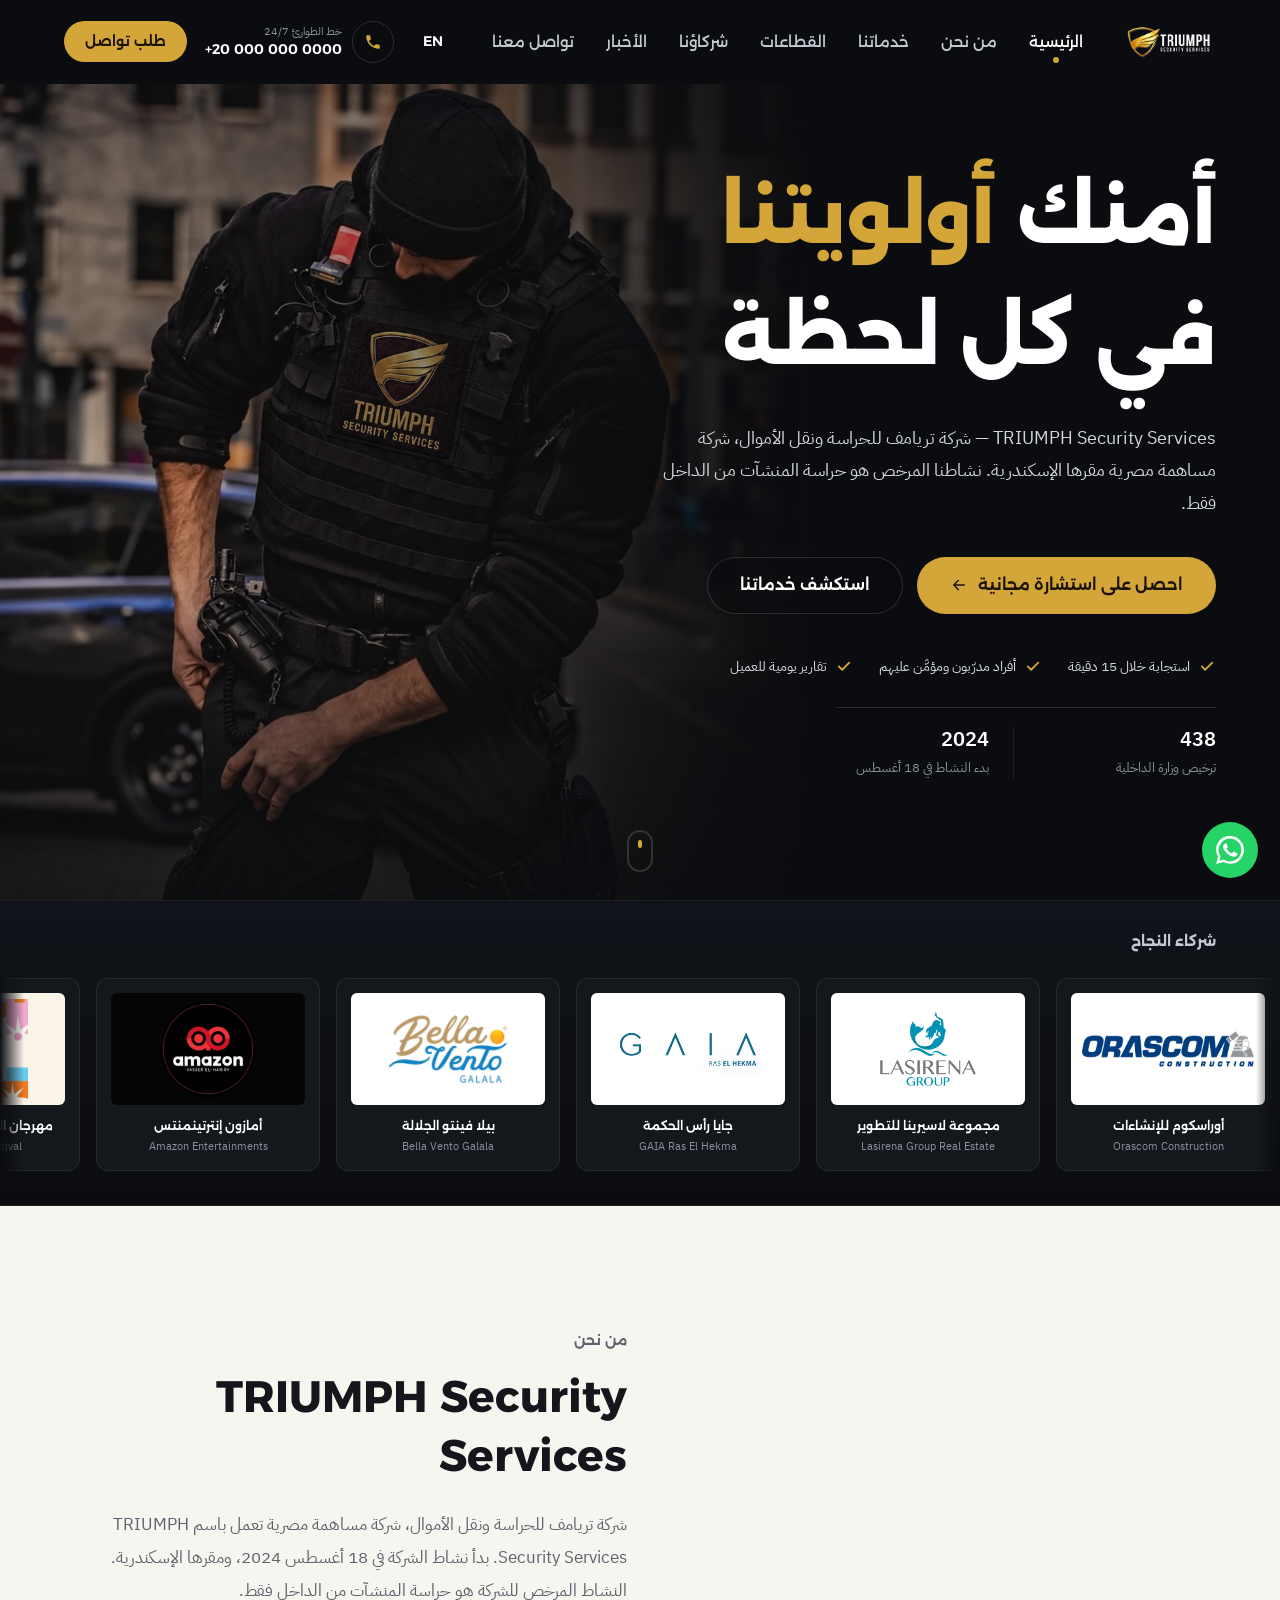
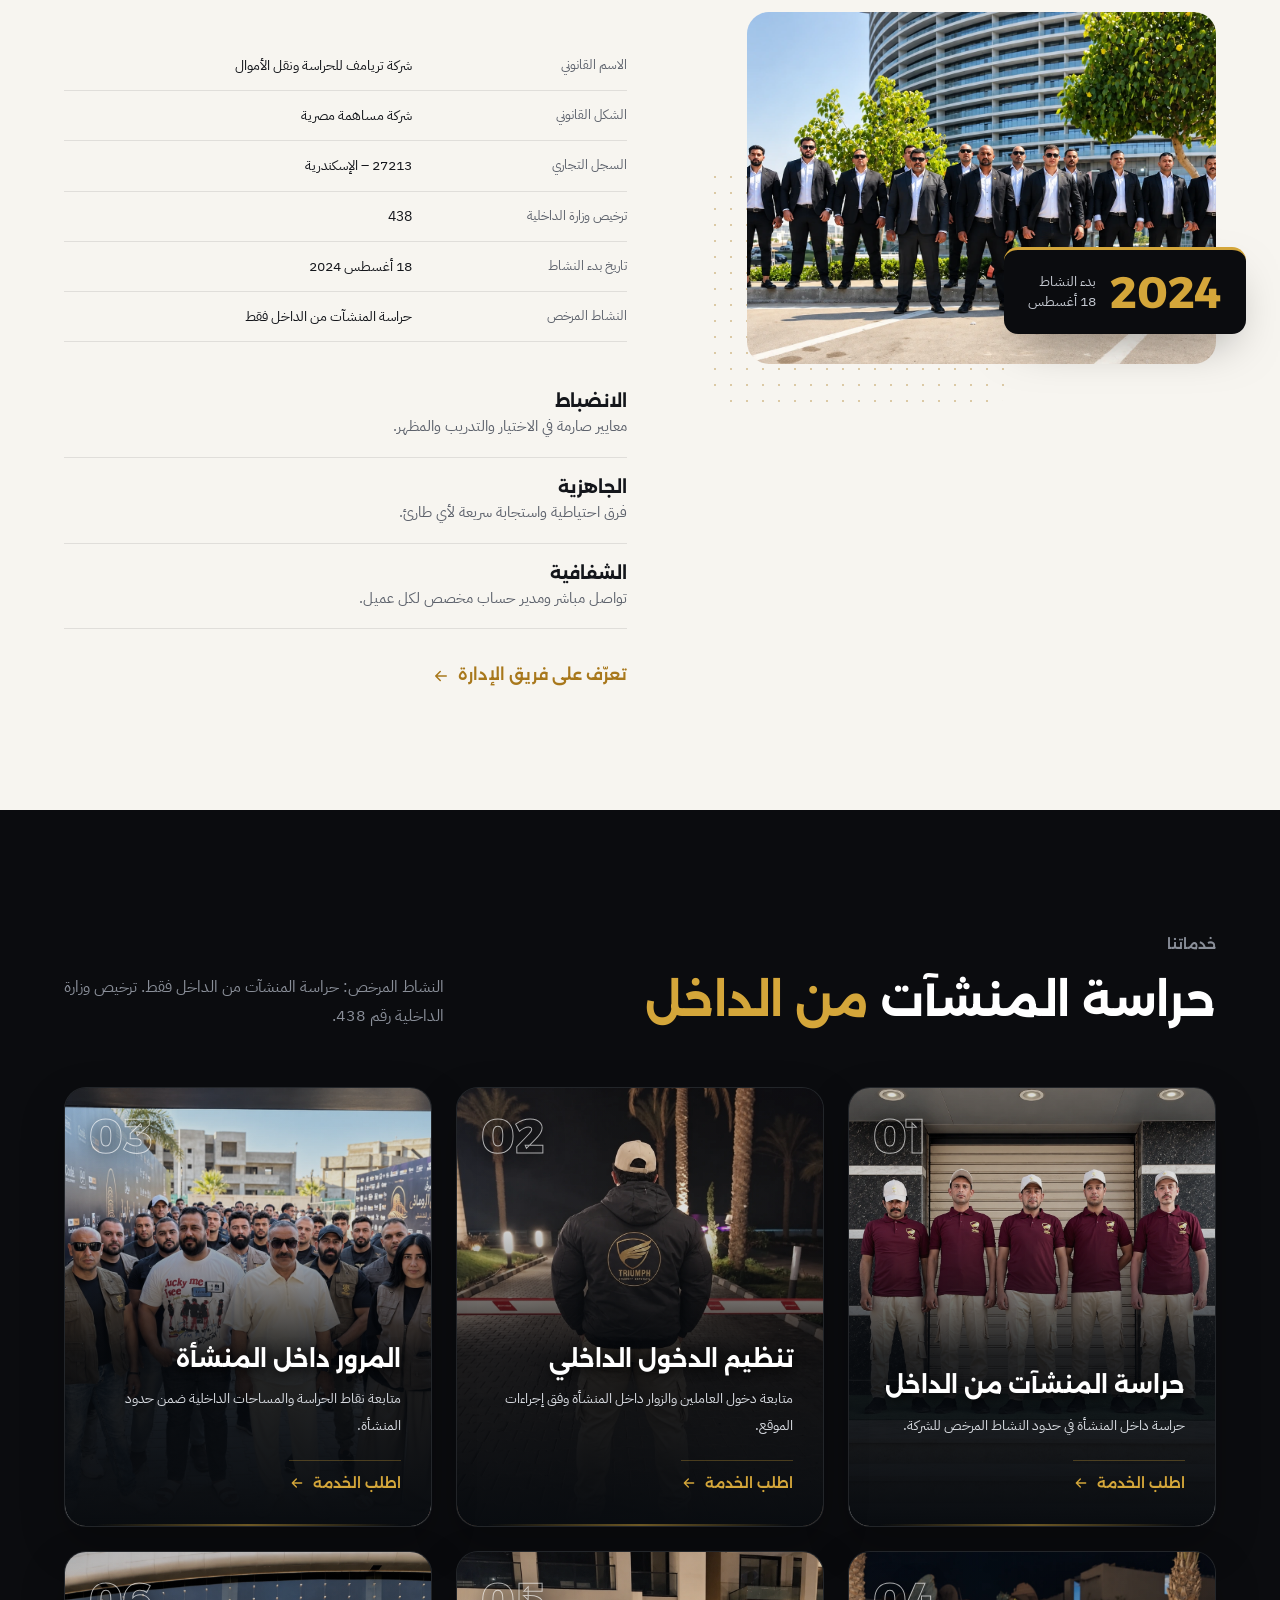
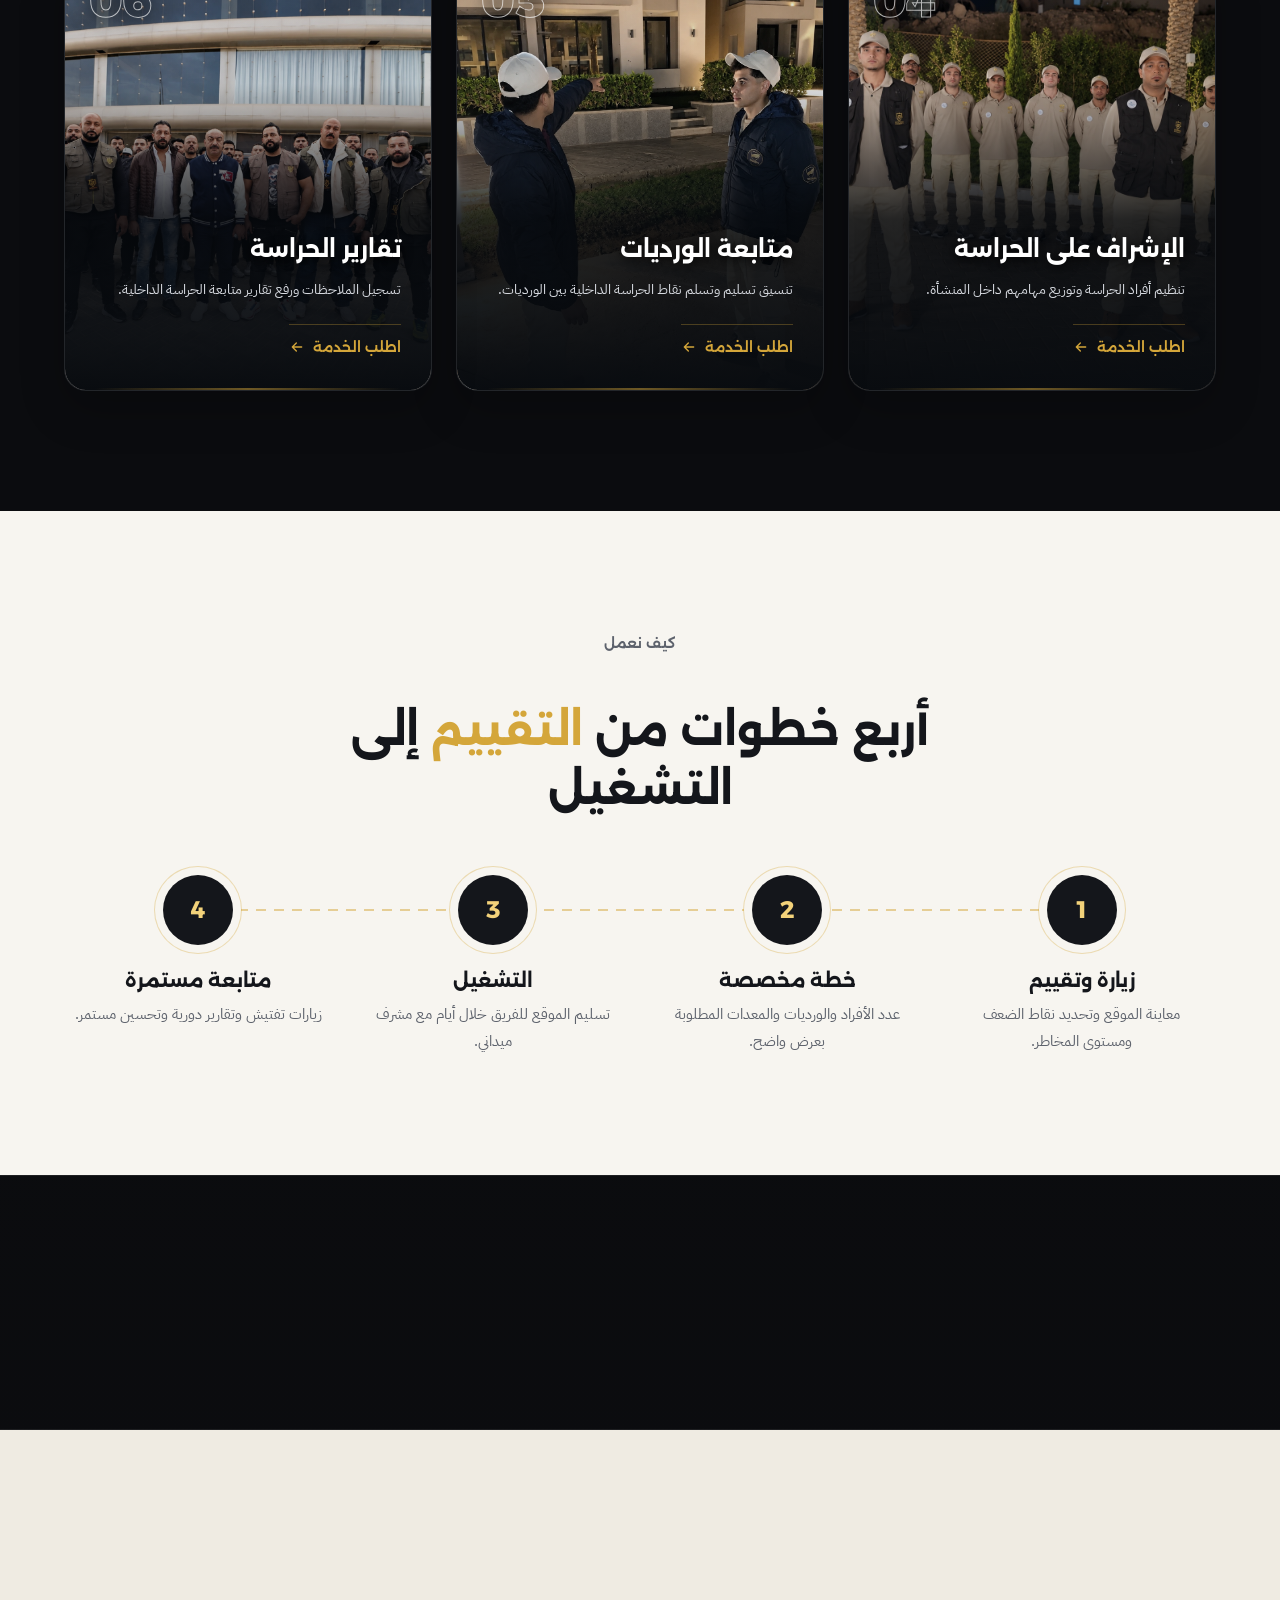
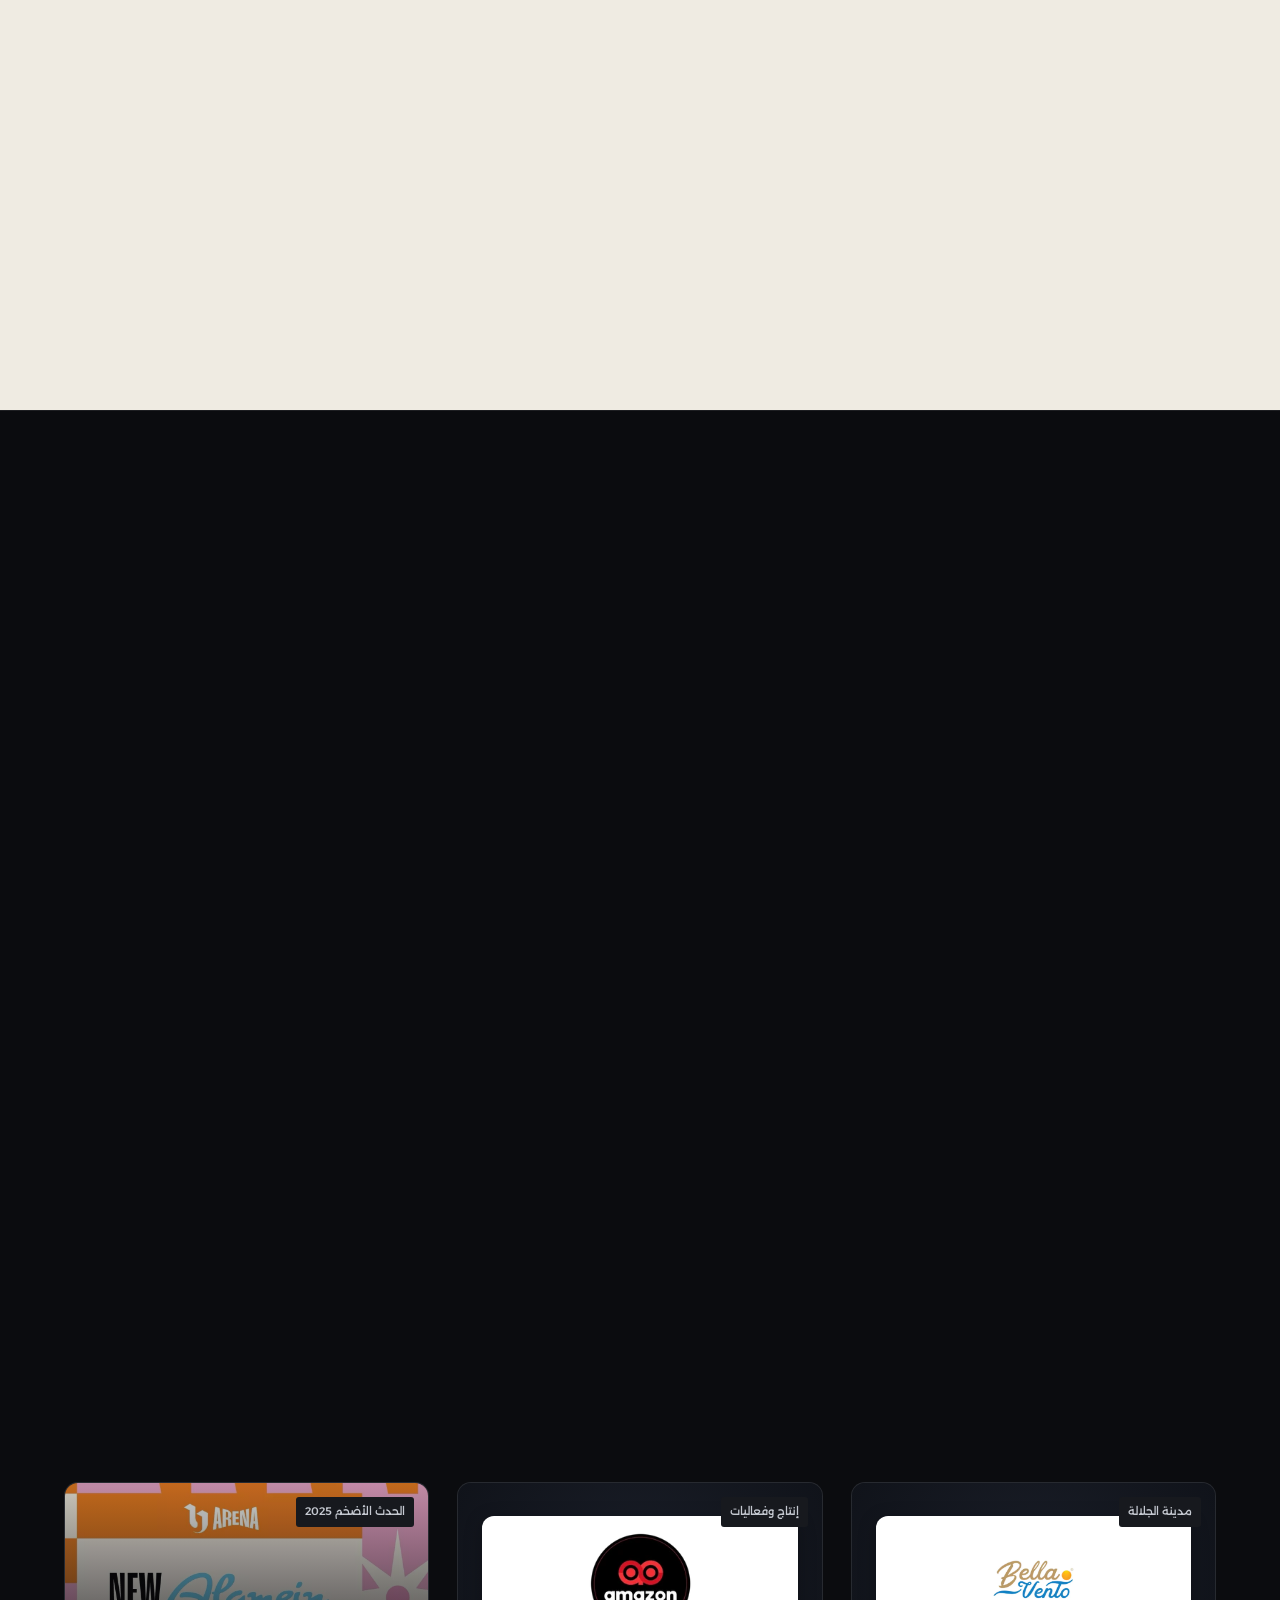
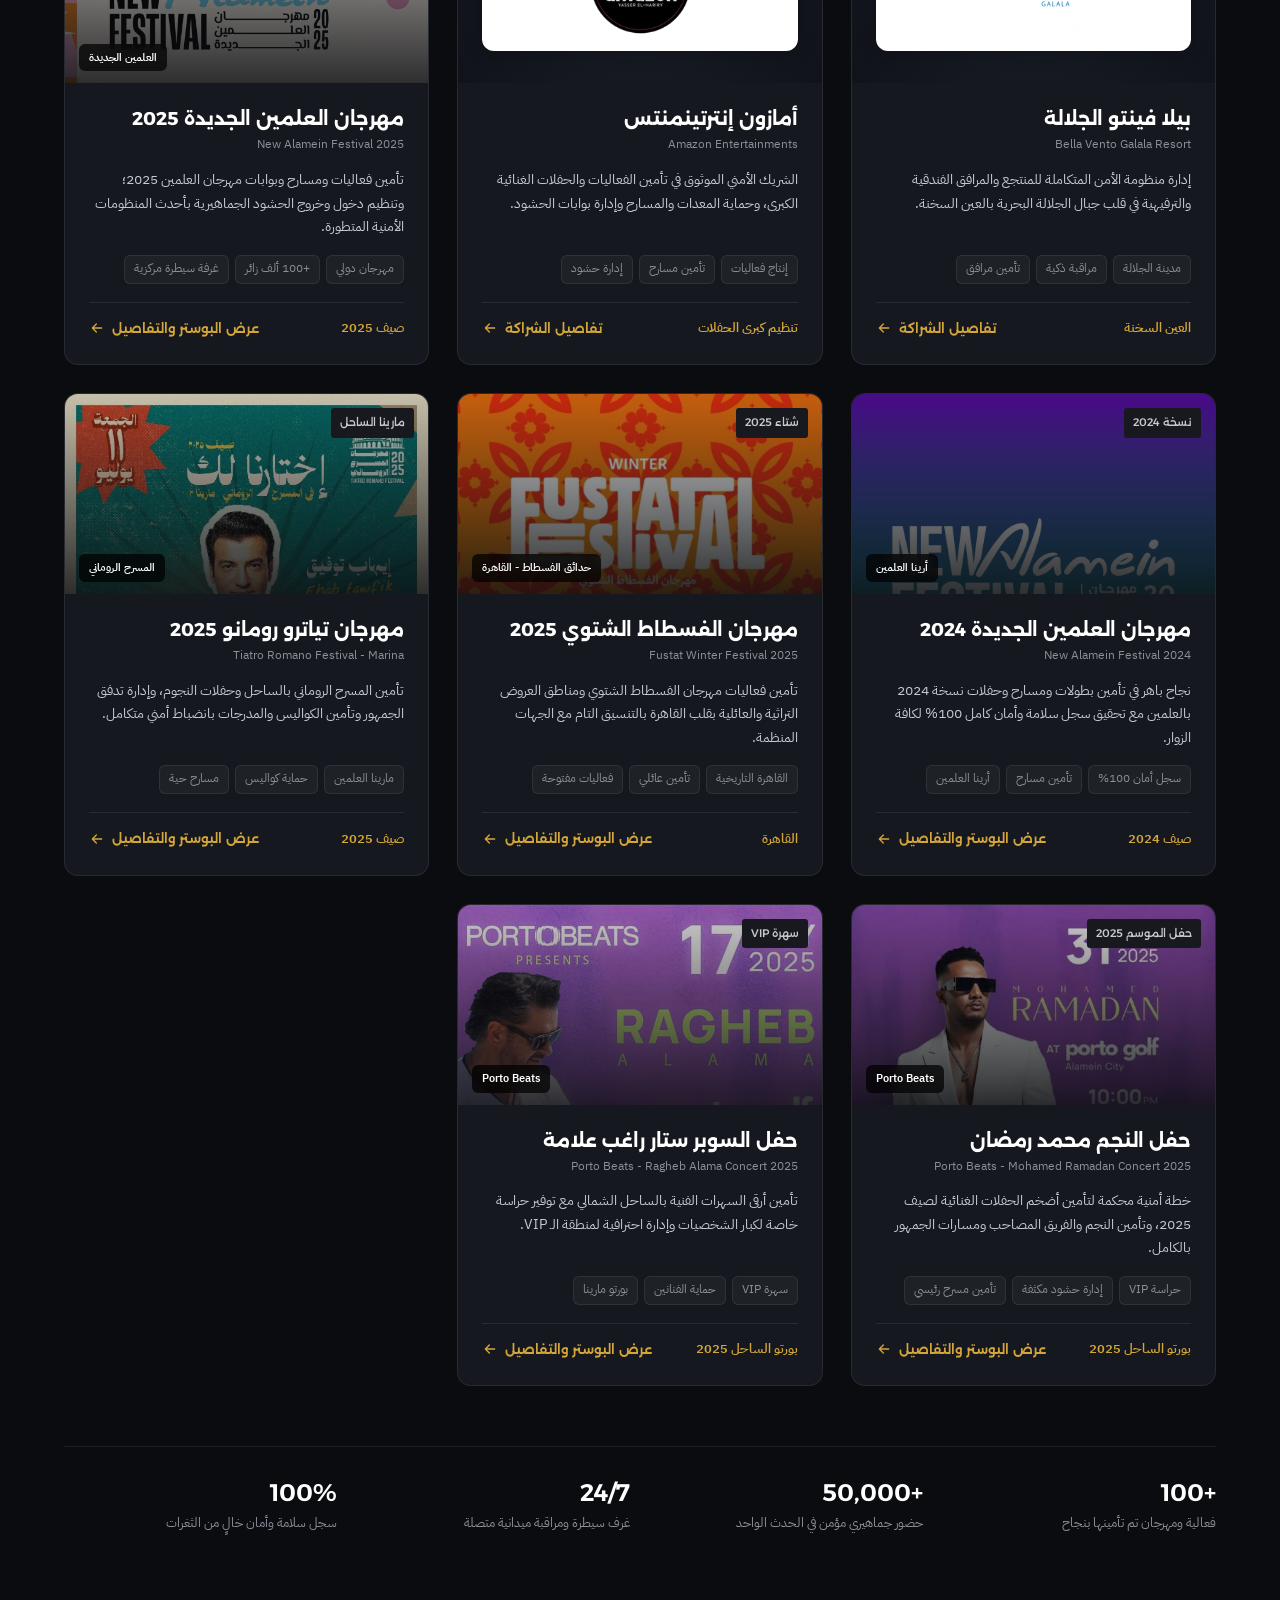
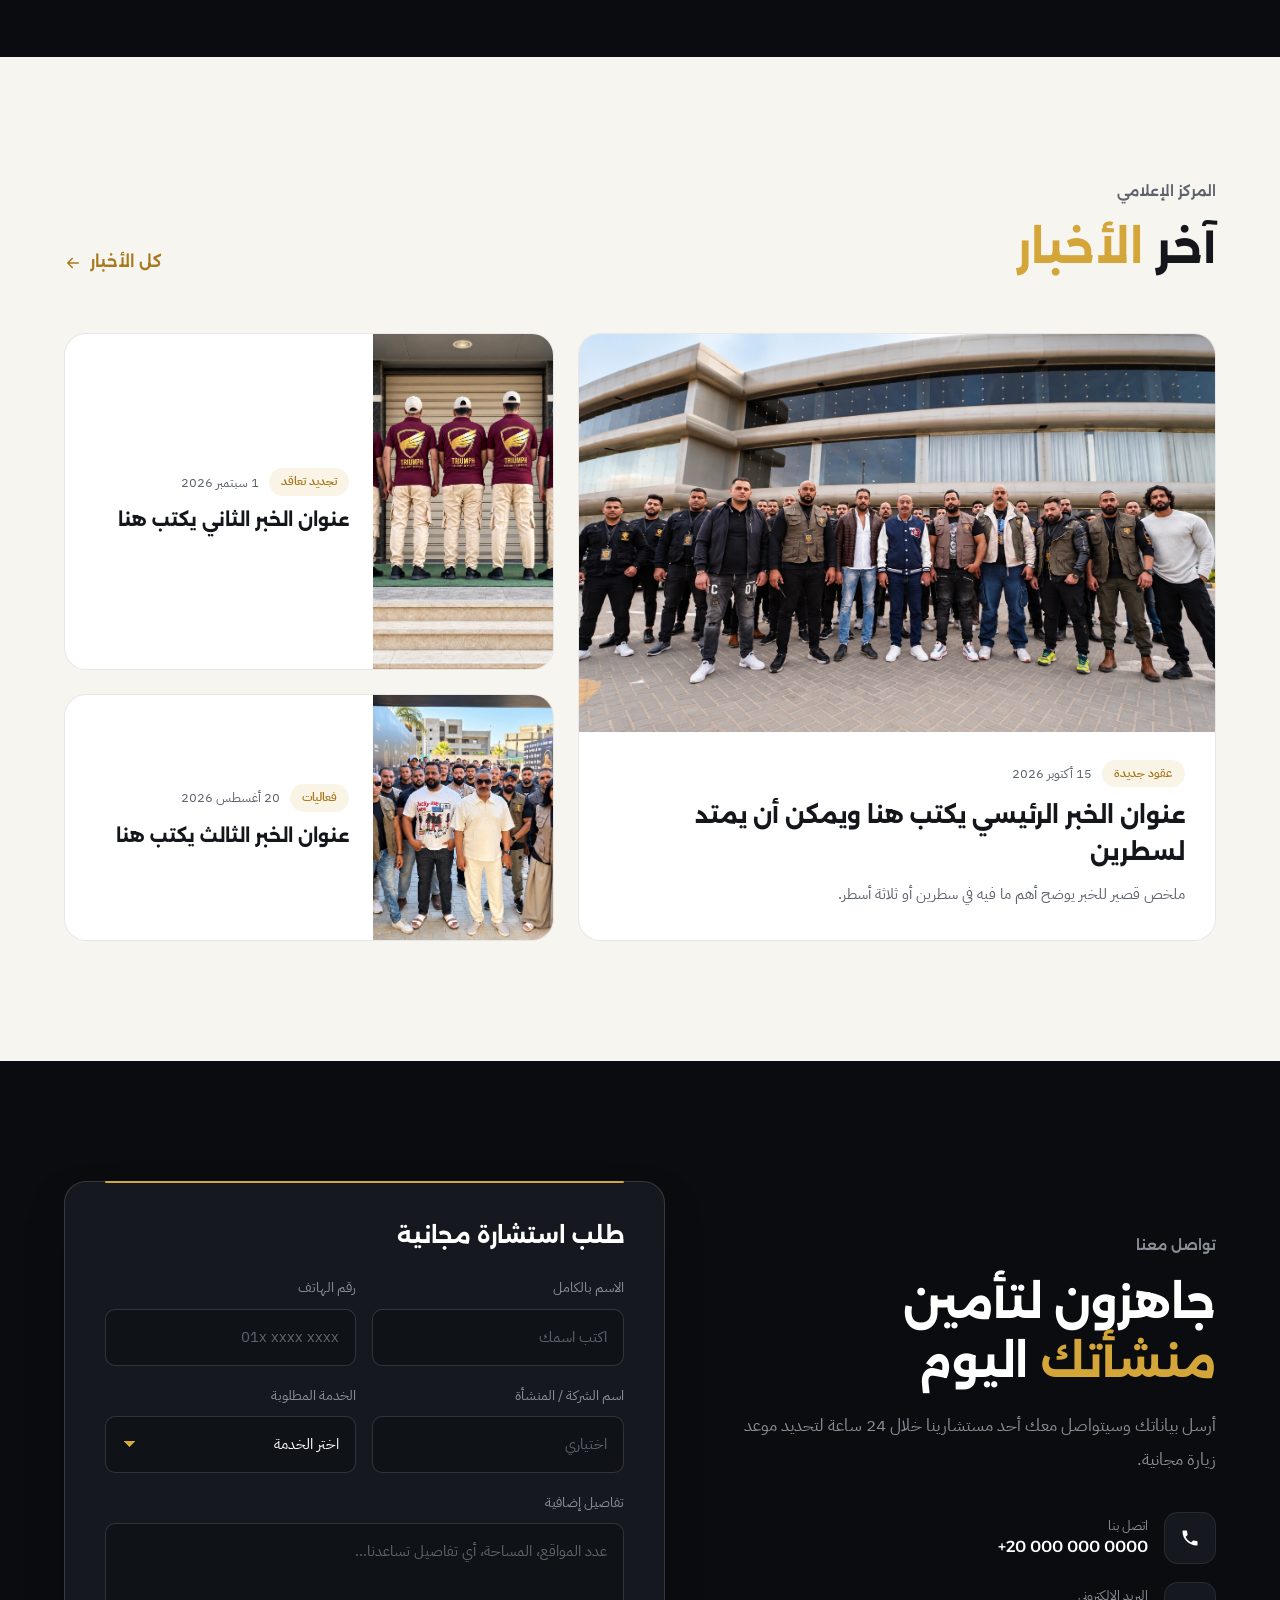
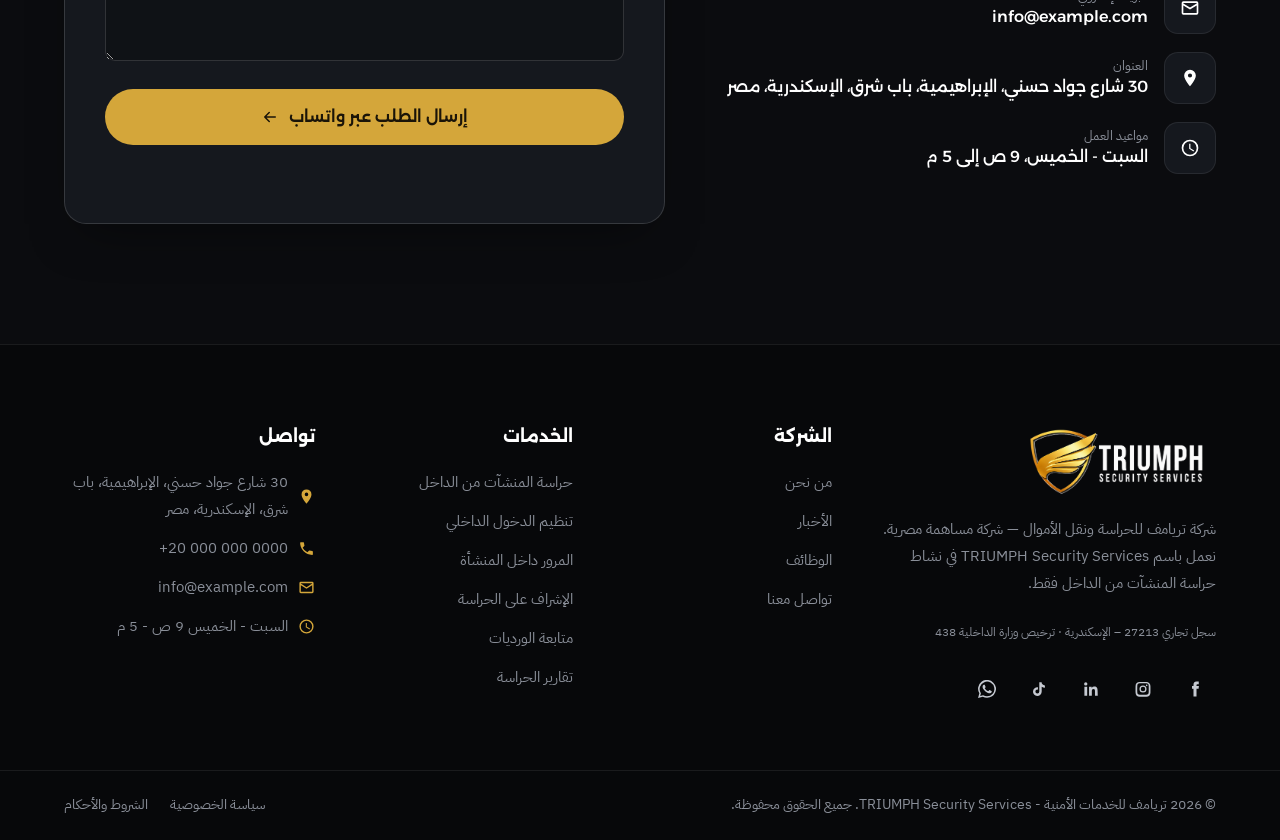
==== commit ad387c8b: "Add files via upload" ====
--- a/index.html
+++ b/index.html
@@ -4,9 +4,9 @@
 <head>
   <meta charset="UTF-8">
   <meta name="viewport" content="width=device-width, initial-scale=1">
-  <title>تريمف للخدمات الأمنية | Triumph Security Services</title>
+  <title>تريامف للخدمات الأمنية | TRIUMPH Security Services</title>
   <meta name="description"
-    content="تريمف للخدمات الأمنية حراسة وتأمين المنشآت والفعاليات بفرق مدربة وأنظمة مراقبة حديثة على مدار الساعة.">
+    content="TRIUMPH Security Services — شركة تريامف للحراسة ونقل الأموال، شركة مساهمة مصرية مقرها الإسكندرية. حراسة المنشآت من الداخل فقط، ترخيص وزارة الداخلية رقم 438.">
   <meta name="theme-color" content="#0b0c0f">
   <link rel="alternate" hreflang="ar" href="index.html">
   <link rel="alternate" hreflang="en" href="en.html">
@@ -107,14 +107,20 @@
     <symbol id="i-tt" viewBox="0 0 24 24">
       <path
         d="M16.6 5.8A4.3 4.3 0 0 1 15.5 3h-3.1v12.4a2.6 2.6 0 1 1-2.6-2.6 2.7 2.7 0 0 1 .8.1V9.7a5.8 5.8 0 1 0 5 5.7V9a7.4 7.4 0 0 0 4.3 1.4V7.3a4.3 4.3 0 0 1-3.3-1.5z" />
-    </symbol>
+      <symbol id="i-close" viewBox="0 0 24 24">
+        <path d="M18 6 6 18M6 6l12 12" fill="none" stroke="currentColor" stroke-width="2.2" stroke-linecap="round"
+          stroke-linejoin="round" />
+      </symbol>
+      <symbol id="i-star" viewBox="0 0 24 24">
+        <path d="M12 2l3.09 6.26L22 9.27l-5 4.87 1.18 6.88L12 17.77l-6.18 3.25L7 14.14 2 9.27l6.91-1.01L12 2z" />
+      </symbol>
   </svg>
 
   <!-- ================= HEADER ================= -->
   <header class="header" id="top">
     <div class="container header__inner">
       <a href="#top" class="header__logo" aria-label="الرئيسية">
-        <img src="assets/images/logo-white.png" alt="تريمف للخدمات الأمنية - Triumph Security Services" width="168"
+        <img src="assets/images/logo-white.png" alt="تريامف للخدمات الأمنية - TRIUMPH Security Services" width="168"
           height="60">
       </a>
 
@@ -124,7 +130,7 @@
           <li><a href="#about">من نحن</a></li>
           <li><a href="#services">خدماتنا</a></li>
           <li><a href="#sectors">القطاعات</a></li>
-          <li><a href="#clients">عملاؤنا</a></li>
+          <li><a href="#partners">شركاؤنا</a></li>
           <li><a href="#news">الأخبار</a></li>
           <li><a href="#contact">تواصل معنا</a></li>
         </ul>
@@ -155,13 +161,14 @@
   <main>
     <!-- ================= HERO ================= -->
     <section class="hero">
-      <div class="hero__grid-bg" aria-hidden="true"></div>
+      <div class="hero__backdrop" aria-hidden="true">
+        <img src="photos/photo (11).webp" alt="" width="1254" height="1254" fetchpriority="high" decoding="async">
+      </div>
 
       <div class="container hero__inner">
         <div class="hero__content">
           <h1 class="hero__title reveal">أمنك <span class="text-gold">أولويتنا</span><br>في كل لحظة</h1>
-          <p class="hero__lead reveal">تريمف للخدمات الأمنية تقدم حلول حراسة وتأمين متكاملة للمنشآت والمجمعات
-            والفعاليات، بفرق مدرّبة وأنظمة مراقبة حديثة وغرفة عمليات تعمل على مدار الساعة.</p>
+          <p class="hero__lead reveal">TRIUMPH Security Services — شركة تريامف للحراسة ونقل الأموال، شركة مساهمة مصرية مقرها الإسكندرية. نشاطنا المرخص هو حراسة المنشآت من الداخل فقط.</p>
           <div class="hero__cta reveal">
             <a href="#contact" class="btn btn--gold btn--lg">احصل على استشارة مجانية <svg class="i">
                 <use href="#i-arrow" />
@@ -179,28 +186,9 @@
                 <use href="#i-check" />
               </svg> تقارير يومية للعميل</li>
           </ul>
-        </div>
-
-        <div class="hero__visual reveal">
-          <div class="frame">
-            <span class="frame__corner frame__corner--tr"></span>
-            <span class="frame__corner frame__corner--tl"></span>
-            <span class="frame__corner frame__corner--br"></span>
-            <span class="frame__corner frame__corner--bl"></span>
-            <img src="assets/images/security-hero.jpg" alt="فريق الحراسة" class="frame__img">
-          </div>
-
-          <div class="float-card float-card--top">
-            <span class="float-card__ico"><svg class="i">
-                <use href="#i-shield" />
-              </svg></span>
-            <div><b>+120</b><small>موقع مؤمَّن حالياً</small></div>
-          </div>
-          <div class="float-card float-card--bottom">
-            <span class="float-card__ico"><svg class="i">
-                <use href="#i-clock" />
-              </svg></span>
-            <div><b>غرفة العمليات</b><small>متصلة الآن 24/7</small></div>
+          <div class="hero__facts reveal">
+            <div><b>438</b><span>ترخيص وزارة الداخلية</span></div>
+            <div><b>2024</b><span>بدء النشاط في 18 أغسطس</span></div>
           </div>
         </div>
       </div>
@@ -209,17 +197,139 @@
     </section>
 
     <!-- ================= CLIENTS MARQUEE ================= -->
-    <section class="marquee" id="marquee" aria-label="عملاؤنا">
-      <div class="marquee__label">يثق بنا</div>
+    <section class="marquee" id="marquee" aria-label="شركاء النجاح">
+      <div class="marquee__label">
+        <svg class="i" style="width:18px;height:18px;color:var(--gold);">
+          <use href="#i-shield" />
+        </svg>
+        <span>شركاء النجاح</span>
+      </div>
       <div class="marquee__viewport">
         <div class="marquee__track">
-          <img src="assets/images/client-1.svg" alt="عميل 1">
-          <img src="assets/images/client-2.svg" alt="عميل 2">
-          <img src="assets/images/client-3.svg" alt="عميل 3">
-          <img src="assets/images/client-4.svg" alt="عميل 4">
-          <img src="assets/images/client-5.svg" alt="عميل 5">
-          <img src="assets/images/client-6.svg" alt="عميل 6">
-          <img src="assets/images/client-7.svg" alt="عميل 7">
+          <!-- 1. Orascom Construction -->
+          <div class="marquee__item" title="أوراسكوم للإنشاءات">
+            <div class="marquee__logo-pod" data-artwork="orascom">
+              <img src="Our Partners/Orascom_Construction_logo.webp" alt="أوراسكوم للإنشاءات" loading="lazy">
+            </div>
+            <div class="marquee__info">
+              <span class="marquee__name">أوراسكوم للإنشاءات</span>
+              <span class="marquee__sub">Orascom Construction</span>
+            </div>
+          </div>
+
+          <!-- 2. Lasirena Group -->
+          <div class="marquee__item" title="مجموعة لاسيرينا للتطوير العقاري">
+            <div class="marquee__logo-pod" data-artwork="lasirena">
+              <img src="Our Partners/Lasirena_Group_DEVELOPER_logo_NOT_Majesty.jpeg"
+                alt="مجموعة لاسيرينا للتطوير العقاري" loading="lazy">
+            </div>
+            <div class="marquee__info">
+              <span class="marquee__name">مجموعة لاسيرينا للتطوير</span>
+              <span class="marquee__sub">Lasirena Group Real Estate</span>
+            </div>
+          </div>
+
+          <!-- 3. GAIA Ras El Hekma -->
+          <div class="marquee__item" title="جايا رأس الحكمة">
+            <div class="marquee__logo-pod" data-artwork="gaia">
+              <img src="Our Partners/GAIA_Ras_El_Hekma_logo.png" alt="جايا رأس الحكمة" loading="lazy">
+            </div>
+            <div class="marquee__info">
+              <span class="marquee__name">جايا رأس الحكمة</span>
+              <span class="marquee__sub">GAIA Ras El Hekma</span>
+            </div>
+          </div>
+
+          <!-- 4. Bella Vento Galala -->
+          <div class="marquee__item" title="بيلا فينتو الجلالة">
+            <div class="marquee__logo-pod" data-artwork="bella-vento">
+              <img src="Our Partners/Bella_Vento_Galala_logo.webp" alt="بيلا فينتو الجلالة" loading="lazy">
+            </div>
+            <div class="marquee__info">
+              <span class="marquee__name">بيلا فينتو الجلالة</span>
+              <span class="marquee__sub">Bella Vento Galala</span>
+            </div>
+          </div>
+
+          <!-- 5. Amazon Entertainments -->
+          <div class="marquee__item" title="أمازون إنترتينمنتس">
+            <div class="marquee__logo-pod" data-artwork="amazon">
+              <img src="Our Partners/AMAZON ENTERTAINMENTS.webp" alt="أمازون إنترتينمنتس" loading="lazy">
+            </div>
+            <div class="marquee__info">
+              <span class="marquee__name">أمازون إنترتينمنتس</span>
+              <span class="marquee__sub">Amazon Entertainments</span>
+            </div>
+          </div>
+
+          <!-- 6. New Alamein Festival 2025 -->
+          <div class="marquee__item" title="مهرجان العلمين الجديدة 2025">
+            <div class="marquee__logo-pod" data-artwork="alamein-2025">
+              <img src="Our Partners/New_Alamein_Festival_2025.webp" alt="مهرجان العلمين الجديدة 2025" loading="lazy">
+            </div>
+            <div class="marquee__info">
+              <span class="marquee__name">مهرجان العلمين الجديدة 2025</span>
+              <span class="marquee__sub">New Alamein Festival</span>
+            </div>
+          </div>
+
+          <!-- 7. New Alamein Festival 2024 -->
+          <div class="marquee__item" title="مهرجان العلمين الجديدة 2024">
+            <div class="marquee__logo-pod" data-artwork="alamein-2024">
+              <img src="Our Partners/New_Alamein_Festival_2024.jpg" alt="مهرجان العلمين الجديدة 2024" loading="lazy">
+            </div>
+            <div class="marquee__info">
+              <span class="marquee__name">مهرجان العلمين 2024</span>
+              <span class="marquee__sub">أرينا العلمين</span>
+            </div>
+          </div>
+
+          <!-- 8. Fustat Winter Festival 2025 -->
+          <div class="marquee__item" title="مهرجان الفسطاط الشتوي 2025">
+            <div class="marquee__logo-pod" data-artwork="fustat">
+              <img src="Our Partners/Fustat_Winter_Festival_2025.jpg" alt="مهرجان الفسطاط الشتوي 2025" loading="lazy">
+            </div>
+            <div class="marquee__info">
+              <span class="marquee__name">مهرجان الفسطاط الشتوي 2025</span>
+              <span class="marquee__sub">القاهرة التاريخية</span>
+            </div>
+          </div>
+
+          <!-- 9. Tiatro Romano Festival 2025 -->
+          <div class="marquee__item" title="مهرجان تياترو رومانو 2025">
+            <div class="marquee__logo-pod" data-artwork="tiatro">
+              <img src="Our Partners/Tiatro_Romano_Festival_2025_poster.jpeg" alt="مهرجان تياترو رومانو 2025"
+                loading="lazy">
+            </div>
+            <div class="marquee__info">
+              <span class="marquee__name">مسرح تياترو رومانو 2025</span>
+              <span class="marquee__sub">مارينا الساحل الشمالي</span>
+            </div>
+          </div>
+
+          <!-- 10. Porto Beats - Mohamed Ramadan -->
+          <div class="marquee__item" title="حفل النجم محمد رمضان - Porto Beats">
+            <div class="marquee__logo-pod" data-artwork="ramadan">
+              <img src="Our Partners/Porto_Beats_Mohamed_Ramadan_2025_poster.jpg" alt="حفل محمد رمضان بورتو بيتس"
+                loading="lazy">
+            </div>
+            <div class="marquee__info">
+              <span class="marquee__name">حفل النجم محمد رمضان</span>
+              <span class="marquee__sub">Porto Beats 2025</span>
+            </div>
+          </div>
+
+          <!-- 11. Porto Beats - Ragheb Alama -->
+          <div class="marquee__item" title="حفل السوبر ستار راغب علامة - Porto Beats">
+            <div class="marquee__logo-pod" data-artwork="ragheb">
+              <img src="Our Partners/Porto_Beats_Ragheb_Alama_2025_poster.jpg" alt="حفل راغب علامة بورتو بيتس"
+                loading="lazy">
+            </div>
+            <div class="marquee__info">
+              <span class="marquee__name">حفل السوبر ستار راغب علامة</span>
+              <span class="marquee__sub">Porto Beats VIP 2025</span>
+            </div>
+          </div>
         </div>
       </div>
     </section>
@@ -228,19 +338,24 @@
     <section class="section about" id="about">
       <div class="container about__grid">
         <div class="about__media reveal">
-          <img src="assets/images/security-team.jpg" alt="عن الشركة" loading="lazy" class="about__img">
-          <div class="about__exp">
-            <b><span class="counter" data-target="10">0</span>+</b>
-            <span>سنوات من<br>الخبرة الميدانية</span>
-          </div>
+          <img src="photos/photo (3).webp" alt="فريق تريامف أمام إحدى المنشآت" loading="lazy" class="about__img">
+          <div class="about__exp"><b>2024</b><span>بدء النشاط<br>18 أغسطس</span></div>
           <div class="about__pattern" aria-hidden="true"></div>
         </div>
 
         <div class="about__content">
           <span class="eyebrow reveal">من نحن</span>
-          <h2 class="title reveal">شريك أمني تعتمد عليه، <span class="text-gold">لا مجرد مورّد خدمة</span></h2>
-          <p class="lead reveal">نبني لكل عميل منظومة أمنية تناسب طبيعة منشأته ومستوى المخاطر فيها؛ نبدأ بزيارة ميدانية
-            وتقييم شامل، ثم نضع خطة تشغيل واضحة، وننفّذها بأفراد مختارين بعناية ونتابعها بتقارير دورية.</p>
+          <h2 class="title reveal">TRIUMPH Security Services</h2>
+          <p class="lead reveal">شركة تريامف للحراسة ونقل الأموال، شركة مساهمة مصرية تعمل باسم TRIUMPH Security Services. بدأ نشاط الشركة في 18 أغسطس 2024، ومقرها الإسكندرية. النشاط المرخص للشركة هو حراسة المنشآت من الداخل فقط.</p>
+
+          <dl class="company-records reveal">
+            <div><dt>الاسم القانوني</dt><dd>شركة تريامف للحراسة ونقل الأموال</dd></div>
+            <div><dt>الشكل القانوني</dt><dd>شركة مساهمة مصرية</dd></div>
+            <div><dt>السجل التجاري</dt><dd>27213 – الإسكندرية</dd></div>
+            <div><dt>ترخيص وزارة الداخلية</dt><dd>438</dd></div>
+            <div><dt>تاريخ بدء النشاط</dt><dd><time datetime="2024-08-18">18 أغسطس 2024</time></dd></div>
+            <div><dt>النشاط المرخص</dt><dd>حراسة المنشآت من الداخل فقط</dd></div>
+          </dl>
 
           <div class="values reveal">
             <div class="value">
@@ -285,69 +400,65 @@
         <div class="section-head">
           <div>
             <span class="eyebrow reveal">خدماتنا</span>
-            <h2 class="title reveal">حلول أمنية <span class="text-gold">متكاملة</span> تحت سقف واحد</h2>
-          </div>
-          <p class="section-head__desc reveal">من الحراسة الثابتة إلى أنظمة المراقبة الذكية، نصمم الخدمة حول احتياجك لا
-            العكس.</p>
+            <h2 class="title reveal">حراسة المنشآت <span class="text-gold">من الداخل</span></h2>
+          </div>
+          <p class="section-head__desc reveal">النشاط المرخص: حراسة المنشآت من الداخل فقط. ترخيص وزارة الداخلية رقم 438.</p>
         </div>
 
         <div class="services__grid">
           <article class="service reveal">
-            <img class="service__photo" src="assets/images/security-team.jpg" alt="أفراد حراسة أمام منشأة إدارية"
-              loading="lazy" width="900" height="1100">
+            <img class="service__photo" src="photos/photo (4).webp" alt="فريق تريامف للخدمات الأمنية" loading="lazy">
             <span class="service__num">01</span>
-            <h3>حراسة المنشآت</h3>
-            <p>أفراد أمن مدرّبون لتأمين المباني الإدارية والسكنية والصناعية بنظام ورديات كامل.</p>
+            <h3>حراسة المنشآت من الداخل</h3>
+            <p>حراسة داخل المنشأة في حدود النشاط المرخص للشركة.</p>
             <a href="#contact" class="service__link">اطلب الخدمة <svg class="i">
                 <use href="#i-arrow" />
               </svg></a>
           </article>
           <article class="service reveal">
-            <img class="service__photo" src="assets/images/security-monitoring.jpg" alt="غرفة عمليات ومراقبة أمنية"
-              loading="lazy" width="900" height="1100">
+            <img class="service__photo" src="photos/photo (9).webp" alt="فريق تريامف للخدمات الأمنية"
+              loading="lazy">
             <span class="service__num">02</span>
-            <h3>أنظمة المراقبة</h3>
-            <p>تصميم وتركيب كاميرات المراقبة وأنظمة التحكم في الدخول مع ربطها بغرفة العمليات.</p>
+            <h3>تنظيم الدخول الداخلي</h3>
+            <p>متابعة دخول العاملين والزوار داخل المنشأة وفق إجراءات الموقع.</p>
             <a href="#contact" class="service__link">اطلب الخدمة <svg class="i">
                 <use href="#i-arrow" />
               </svg></a>
           </article>
           <article class="service reveal">
-            <img class="service__photo" src="assets/images/security-concert.jpg"
-              alt="فريق تأمين الفعاليات وإدارة الحشود" loading="lazy" width="900" height="1100">
+            <img class="service__photo" src="photos/photo (8).webp" alt="فريق تريامف للخدمات الأمنية" loading="lazy">
             <span class="service__num">03</span>
-            <h3>تأمين الفعاليات</h3>
-            <p>إدارة الحشود والبوابات وتأمين المؤتمرات والحفلات والمعارض بخطط مسبقة.</p>
+            <h3>المرور داخل المنشأة</h3>
+            <p>متابعة نقاط الحراسة والمساحات الداخلية ضمن حدود المنشأة.</p>
             <a href="#contact" class="service__link">اطلب الخدمة <svg class="i">
                 <use href="#i-arrow" />
               </svg></a>
           </article>
           <article class="service reveal">
-            <img class="service__photo" src="assets/images/service-protection.jpg"
-              alt="حماية شخصية ومرافقة رجال الأعمال" loading="lazy" width="900" height="1100">
+            <img class="service__photo" src="photos/photo (1).webp" alt="فريق تريامف للخدمات الأمنية"
+              loading="lazy">
             <span class="service__num">04</span>
-            <h3>الحماية الشخصية</h3>
-            <p>مرافقون محترفون لحماية الشخصيات ورجال الأعمال والوفود الزائرة.</p>
+            <h3>الإشراف على الحراسة</h3>
+            <p>تنظيم أفراد الحراسة وتوزيع مهامهم داخل المنشأة.</p>
             <a href="#contact" class="service__link">اطلب الخدمة <svg class="i">
                 <use href="#i-arrow" />
               </svg></a>
           </article>
           <article class="service reveal">
-            <img class="service__photo" src="assets/images/service-patrol.jpg" alt="فريق دوريات أمنية بجوار سيارة دورية"
-              loading="lazy" width="900" height="1100">
+            <img class="service__photo" src="photos/photo (7).webp" alt="فريق تريامف للخدمات الأمنية"
+              loading="lazy">
             <span class="service__num">05</span>
-            <h3>الدوريات المتحركة</h3>
-            <p>دوريات مجهزة تغطي المواقع المتعددة والمساحات الواسعة على مدار اليوم.</p>
+            <h3>متابعة الورديات</h3>
+            <p>تنسيق تسليم وتسلم نقاط الحراسة الداخلية بين الورديات.</p>
             <a href="#contact" class="service__link">اطلب الخدمة <svg class="i">
                 <use href="#i-arrow" />
               </svg></a>
           </article>
           <article class="service reveal">
-            <img class="service__photo" src="assets/images/service-consulting.jpg"
-              alt="مستشارون أمنيون يراجعون خطة تأمين" loading="lazy" width="900" height="1100">
+            <img class="service__photo" src="photos/photo (2).webp" alt="فريق تريامف للخدمات الأمنية" loading="lazy">
             <span class="service__num">06</span>
-            <h3>الاستشارات الأمنية</h3>
-            <p>تقييم المخاطر ومراجعة الثغرات ووضع سياسات وإجراءات أمنية للمؤسسات.</p>
+            <h3>تقارير الحراسة</h3>
+            <p>تسجيل الملاحظات ورفع تقارير متابعة الحراسة الداخلية.</p>
             <a href="#contact" class="service__link">اطلب الخدمة <svg class="i">
                 <use href="#i-arrow" />
               </svg></a>
@@ -389,16 +500,7 @@
     </section>
 
     <!-- ================= STATS ================= -->
-    <section class="stats">
-      <div class="container stats__grid">
-        <div class="stat reveal"><b><span class="counter" data-target="500">0</span>+</b><span>فرد أمن مدرّب</span>
-        </div>
-        <div class="stat reveal"><b><span class="counter" data-target="120">0</span>+</b><span>موقع مؤمَّن</span></div>
-        <div class="stat reveal"><b><span class="counter" data-target="35">0</span>+</b><span>مشرف ميداني</span></div>
-        <div class="stat reveal"><b><span class="counter" data-target="98">0</span>%</b><span>نسبة تجديد العقود</span>
-        </div>
-      </div>
-    </section>
+    <section class="stats" aria-label="بيانات الشركة"><div class="container stats__grid"><div class="stat reveal"><b>438</b><span>ترخيص وزارة الداخلية</span></div><div class="stat reveal"><b>27213</b><span>السجل التجاري – الإسكندرية</span></div><div class="stat reveal"><b>2024</b><span>بدء النشاط: 18 أغسطس</span></div><div class="stat reveal"><b>الإسكندرية</b><span>المقر الرئيسي</span></div></div></section>
 
     <!-- ================= SECTORS ================= -->
     <section class="section sectors" id="sectors">
@@ -435,50 +537,501 @@
       </div>
     </section>
 
-    <!-- ================= TESTIMONIALS ================= -->
-    <section class="section testimonials" id="clients">
+    <!-- ================= PARTNERS & MEGA EVENTS ================= -->
+    <section class="section partners" id="partners">
       <div class="container">
-        <div class="section-head">
-          <div>
-            <span class="eyebrow reveal">آراء العملاء</span>
-            <h2 class="title reveal">ثقة نكسبها <span class="text-gold">كل يوم</span></h2>
-          </div>
-          <div class="slider-nav reveal">
-            <button class="slider-btn" data-dir="prev" aria-label="السابق"><svg class="i">
-                <use href="#i-arrow" />
-              </svg></button>
-            <button class="slider-btn" data-dir="next" aria-label="التالي"><svg class="i">
-                <use href="#i-arrow" />
-              </svg></button>
-          </div>
-        </div>
-
-        <div class="tcards" tabindex="0">
-          <figure class="tcard">
-            <blockquote>هنا يُكتب رأي العميل الأول عن تجربته مع الشركة وما لاحظه من التزام وسرعة استجابة.</blockquote>
-            <figcaption><span class="avatar">أ</span>
-              <div><b>اسم العميل</b><small>المنصب اسم الشركة</small></div>
-            </figcaption>
-          </figure>
-          <figure class="tcard">
-            <blockquote>هنا يُكتب رأي العميل الثاني، ويفضَّل أن يذكر نتيجة واضحة حققتها الخدمة لمنشأته.</blockquote>
-            <figcaption><span class="avatar">م</span>
-              <div><b>اسم العميل</b><small>المنصب اسم الشركة</small></div>
-            </figcaption>
-          </figure>
-          <figure class="tcard">
-            <blockquote>هنا يُكتب رأي العميل الثالث مع ذكر نوع المشروع أو الفعالية التي تم تأمينها.</blockquote>
-            <figcaption><span class="avatar">س</span>
-              <div><b>اسم العميل</b><small>المنصب اسم الشركة</small></div>
-            </figcaption>
-          </figure>
-          <figure class="tcard">
-            <blockquote>هنا يُكتب رأي العميل الرابع عن التعامل مع المشرفين وجودة التقارير الدورية.</blockquote>
-            <figcaption><span class="avatar">ه</span>
-              <div><b>اسم العميل</b><small>المنصب اسم الشركة</small></div>
-            </figcaption>
-          </figure>
-        </div>
+        <div class="section-head section-head--center">
+          <span class="eyebrow reveal">شركاء النجاح والريادة</span>
+          <h2 class="title reveal">شراكات استراتيجية تصنع <span class="text-gold">الفارق الأمني</span></h2>
+          <p class="section-head__desc reveal" style="max-width: 680px; text-align: center; margin-top: 14px;">
+            نعتز بثقة كبرى شركات التطوير العقاري والإنشاءات، وبمسؤوليتنا في تأمين أضخم المهرجانات الوطنية والفعاليات
+            الجماهيرية في مصر بأعلى معايير الانضباط والاحترافية.
+          </p>
+        </div>
+
+        <!-- Filter Tabs -->
+        <div class="partners__tabs reveal" role="tablist" aria-label="تصنيفات الشركاء والفعاليات">
+          <button class="partner-tab is-active" data-filter="all" role="tab" aria-selected="true" type="button">
+            <span>جميع الشركاء والفعاليات</span>
+            <span class="partner-tab__count">11</span>
+          </button>
+          <button class="partner-tab" data-filter="corporate" role="tab" aria-selected="false" type="button">
+            <span>شركاء التطوير والمؤسسات</span>
+            <span class="partner-tab__count">5</span>
+          </button>
+          <button class="partner-tab" data-filter="events" role="tab" aria-selected="false" type="button">
+            <span>أضخم المهرجانات والحفلات</span>
+            <span class="partner-tab__count">6</span>
+          </button>
+        </div>
+
+        <!-- Partners Grid -->
+        <div class="partners__grid">
+
+          <!-- 1. Orascom Construction -->
+          <article class="partner-card reveal" data-category="corporate"
+            data-title="أوراسكوم للإنشاءات | Orascom Construction" data-sub="عملاق المقاولات والمشروعات القومية الكبرى"
+            data-badge="إنشاءات وبنية تحتية"
+            data-desc="شراكة استراتيجية لتأمين مواقع العمل والمشروعات الإنشائية الكبرى والمعدات الثقيلة بأعلى درجات الجاهزية على مدار 24 ساعة يومياً."
+            data-scope="حراسة الموقع والمداخل والمخارج، كاميرات مراقبة ذكية، أطقم حراسة مدربة للتعامل مع مواقع العمل الخطرة والتحكم الصارم في تصاريح الدخول."
+            data-img="Our Partners/Orascom_Construction_logo.webp">
+            <div class="partner-card__media">
+              <span class="partner-card__badge partner-card__badge--featured"><svg class="i"
+                  style="width:14px;height:14px;">
+                  <use href="#i-shield" />
+                </svg> شريك استراتيجي</span>
+              <div class="partner-card__logo-pod">
+                <img src="Our Partners/Orascom_Construction_logo.webp" alt="أوراسكوم للإنشاءات" loading="lazy">
+              </div>
+            </div>
+            <div class="partner-card__body">
+              <h3 class="partner-card__title">أوراسكوم للإنشاءات</h3>
+              <span class="partner-card__subtitle">Orascom Construction</span>
+              <p class="partner-card__desc">تأمين المشروعات الإنشائية القومية الكبرى والمواقع الحيوية ومعدات العمل بنظام
+                مراقبة وحراسة متقدم على مدار 24 ساعة.</p>
+              <div class="partner-card__tags">
+                <span class="partner-tag">مشروعات قومية</span>
+                <span class="partner-tag">حراسة 24/7</span>
+                <span class="partner-tag">أمن منشآت</span>
+              </div>
+              <div class="partner-card__footer">
+                <span class="text-gold" style="font-size:12.5px; font-weight:600;">بنية تحتية وإنشاءات</span>
+                <button class="partner-card__btn" type="button" aria-label="عرض تفاصيل الشراكة">
+                  <span>تفاصيل الشراكة</span>
+                  <svg class="i">
+                    <use href="#i-arrow" />
+                  </svg>
+                </button>
+              </div>
+            </div>
+          </article>
+
+          <!-- 2. Lasirena Group -->
+          <article class="partner-card reveal" data-category="corporate"
+            data-title="مجموعة لاسيرينا للتطوير العقاري | Lasirena Group"
+            data-sub="إحدى أكبر مجموعات التطوير السياحي والسكني بمصر" data-badge="تطوير عقاري وسياحي"
+            data-desc="توفير منظومة أمنية متكاملة لمنتجعات وقرى لاسيرينا السياحية في العين السخنة ورأس سدر والساحل الشمالي لتوفير بيئة هادئة وآمنة للنزلاء والملاك."
+            data-scope="تأمين البوابات الإلكترونية، دوريات راجلة ومتحركة على الشواطئ والمناطق الحيوية، غرفة مراقبة تلفزيونية مركزية CCTV، وتفتيش دقيق للمركبات."
+            data-img="Our Partners/Lasirena_Group_DEVELOPER_logo_NOT_Majesty.jpeg">
+            <div class="partner-card__media">
+              <span class="partner-card__badge"><svg class="i" style="width:14px;height:14px;">
+                  <use href="#i-home" />
+                </svg> منتجعات سياحية</span>
+              <div class="partner-card__logo-pod">
+                <img src="Our Partners/Lasirena_Group_DEVELOPER_logo_NOT_Majesty.jpeg"
+                  alt="مجموعة لاسيرينا للتطوير العقاري" loading="lazy">
+              </div>
+            </div>
+            <div class="partner-card__body">
+              <h3 class="partner-card__title">مجموعة لاسيرينا العقارية</h3>
+              <span class="partner-card__subtitle">Lasirena Group Real Estate</span>
+              <p class="partner-card__desc">تأمين شامل للمنتجعات والقرى السياحية الكبرى في السخنة والساحل، وتأمين
+                البوابات ودوريات الشواطئ لراحة وسلامة الملاك.</p>
+              <div class="partner-card__tags">
+                <span class="partner-tag">قرى سياحية</span>
+                <span class="partner-tag">دوريات أمنية</span>
+                <span class="partner-tag">بوابات ذكية</span>
+              </div>
+              <div class="partner-card__footer">
+                <span class="text-gold" style="font-size:12.5px; font-weight:600;">السخنة والساحل</span>
+                <button class="partner-card__btn" type="button" aria-label="عرض تفاصيل الشراكة">
+                  <span>تفاصيل الشراكة</span>
+                  <svg class="i">
+                    <use href="#i-arrow" />
+                  </svg>
+                </button>
+              </div>
+            </div>
+          </article>
+
+          <!-- 3. GAIA Ras El Hekma -->
+          <article class="partner-card reveal" data-category="corporate"
+            data-title="جايا رأس الحكمة | GAIA Ras El Hekma" data-sub="أيقونة المنتجعات الفاخرة بالساحل الشمالي"
+            data-badge="منتجعات ساحلية فاخرة"
+            data-desc="حراسة وتأمين قرية جايا في أرقى مناطق رأس الحكمة مع توفير أعلى درجات الخصوصية والأمان الفندقي لكافة الزوار والملاك."
+            data-scope="تأمين الشواطئ واللاجون، حراسة المباني الفندقية والمناطق الترفيهية، فرق تدخل سريع مدربة، وإشراف ميداني مستمر على مدار الساعة."
+            data-img="Our Partners/GAIA_Ras_El_Hekma_logo.png">
+            <div class="partner-card__media">
+              <span class="partner-card__badge"><svg class="i" style="width:14px;height:14px;">
+                  <use href="#i-shield" />
+                </svg> رأس الحكمة</span>
+              <div class="partner-card__logo-pod">
+                <img src="Our Partners/GAIA_Ras_El_Hekma_logo.png" alt="جايا رأس الحكمة" loading="lazy">
+              </div>
+            </div>
+            <div class="partner-card__body">
+              <h3 class="partner-card__title">جايا رأس الحكمة</h3>
+              <span class="partner-card__subtitle">GAIA Ras El Hekma</span>
+              <p class="partner-card__desc">حراسة وتأمين أرقى الوجهات الساحلية في رأس الحكمة مع توفير أعلى معايير
+                الخصوصية والأمان الفندقي للنزلاء والرواد.</p>
+              <div class="partner-card__tags">
+                <span class="partner-tag">رأس الحكمة</span>
+                <span class="partner-tag">أمان فندقي</span>
+                <span class="partner-tag">حراسة شواطئ</span>
+              </div>
+              <div class="partner-card__footer">
+                <span class="text-gold" style="font-size:12.5px; font-weight:600;">الساحل الشمالي</span>
+                <button class="partner-card__btn" type="button" aria-label="عرض تفاصيل الشراكة">
+                  <span>تفاصيل الشراكة</span>
+                  <svg class="i">
+                    <use href="#i-arrow" />
+                  </svg>
+                </button>
+              </div>
+            </div>
+          </article>
+
+          <!-- 4. Bella Vento Galala -->
+          <article class="partner-card reveal" data-category="corporate"
+            data-title="بيلا فينتو الجلالة | Bella Vento Galala" data-sub="منتجع سياحي متكامل بمدينة الجلالة العالمية"
+            data-badge="منتجعات العين السخنة"
+            data-desc="تأمين منتجع بيلا فينتو في قلب مدينة الجلالة، وتقديم خدمات حراسة متخصصة للمرافق السكنية والأنشطة الشاطئية والتجارية."
+            data-scope="تأمين نقاط التفتيش والمداخل الرئيسية، تأمين المناطق الجبلية والواجهات البحرية، وأنظمة مراقبة تلفزيونية عالية الدقة."
+            data-img="Our Partners/Bella_Vento_Galala_logo.webp">
+            <div class="partner-card__media">
+              <span class="partner-card__badge"><svg class="i" style="width:14px;height:14px;">
+                  <use href="#i-building" />
+                </svg> مدينة الجلالة</span>
+              <div class="partner-card__logo-pod">
+                <img src="Our Partners/Bella_Vento_Galala_logo.webp" alt="بيلا فينتو الجلالة" loading="lazy">
+              </div>
+            </div>
+            <div class="partner-card__body">
+              <h3 class="partner-card__title">بيلا فينتو الجلالة</h3>
+              <span class="partner-card__subtitle">Bella Vento Galala Resort</span>
+              <p class="partner-card__desc">إدارة منظومة الأمن المتكاملة للمنتجع والمرافق الفندقية والترفيهية في قلب
+                جبال الجلالة البحرية بالعين السخنة.</p>
+              <div class="partner-card__tags">
+                <span class="partner-tag">مدينة الجلالة</span>
+                <span class="partner-tag">مراقبة ذكية</span>
+                <span class="partner-tag">تأمين مرافق</span>
+              </div>
+              <div class="partner-card__footer">
+                <span class="text-gold" style="font-size:12.5px; font-weight:600;">العين السخنة</span>
+                <button class="partner-card__btn" type="button" aria-label="عرض تفاصيل الشراكة">
+                  <span>تفاصيل الشراكة</span>
+                  <svg class="i">
+                    <use href="#i-arrow" />
+                  </svg>
+                </button>
+              </div>
+            </div>
+          </article>
+
+          <!-- 5. Amazon Entertainments -->
+          <article class="partner-card reveal" data-category="corporate"
+            data-title="أمازون إنترتينمنتس | Amazon Entertainments"
+            data-sub="تنظيم أضخم الفعاليات والحفلات الموسيقية والإنتاج الفني" data-badge="تنظيم وترفيه دولي"
+            data-desc="شراكة استراتيجية لتأمين كافة الفعاليات والمهرجانات الترفيهية المنظمة بواسطة أمازون، وإدارة التدفق الجماهيري وحماية المسارح والمعدات."
+            data-scope="خطط أمنية شاملة للحفلات الجماهيرية، تأمين المسرح والمعدات الصوتية والضوئية، إدارة البوابات والممرات الآمنة، وحماية الفنانين والضيوف."
+            data-img="Our Partners/AMAZON ENTERTAINMENTS.webp">
+            <div class="partner-card__media">
+              <span class="partner-card__badge"><svg class="i" style="width:14px;height:14px;">
+                  <use href="#i-event" />
+                </svg> إنتاج وفعاليات</span>
+              <div class="partner-card__logo-pod">
+                <img src="Our Partners/AMAZON ENTERTAINMENTS.webp" alt="أمازون إنترتينمنتس" loading="lazy">
+              </div>
+            </div>
+            <div class="partner-card__body">
+              <h3 class="partner-card__title">أمازون إنترتينمنتس</h3>
+              <span class="partner-card__subtitle">Amazon Entertainments</span>
+              <p class="partner-card__desc">الشريك الأمني الموثوق في تأمين الفعاليات والحفلات الغنائية الكبرى، وحماية
+                المعدات والمسارح وإدارة بوابات الحشود.</p>
+              <div class="partner-card__tags">
+                <span class="partner-tag">إنتاج فعاليات</span>
+                <span class="partner-tag">تأمين مسارح</span>
+                <span class="partner-tag">إدارة حشود</span>
+              </div>
+              <div class="partner-card__footer">
+                <span class="text-gold" style="font-size:12.5px; font-weight:600;">تنظيم كبرى الحفلات</span>
+                <button class="partner-card__btn" type="button" aria-label="عرض تفاصيل الشراكة">
+                  <span>تفاصيل الشراكة</span>
+                  <svg class="i">
+                    <use href="#i-arrow" />
+                  </svg>
+                </button>
+              </div>
+            </div>
+          </article>
+
+          <!-- 6. New Alamein Festival 2025 -->
+          <article class="partner-card reveal" data-category="events"
+            data-title="مهرجان العلمين الجديدة 2025 | New Alamein Festival"
+            data-sub="الحدث الترفيهي والسياحي الأضخم في الشرق الأوسط" data-badge="مهرجان دولي 2025"
+            data-desc="الريادة والمسؤولية في تأمين فعاليات مهرجان العلمين الجديدة لعام 2025؛ تنظيم واستقبال مئات الآلاف من الزوار والوفود الرسمية بأعلى درجات الاحترافية."
+            data-scope="تأمين المسارح الكبرى ومناطق العروض الحية، بوابات تفتيش إلكترونية ذكية، غرف مراقبة وسيطرة ميدانية، وتأمين كبار الشخصيات والوفود الدولية."
+            data-img="Our Partners/New_Alamein_Festival_2025.webp">
+            <div class="partner-card__media">
+              <span class="partner-card__badge partner-card__badge--featured"><svg class="i"
+                  style="width:14px;height:14px;">
+                  <use href="#i-star" />
+                </svg> الحدث الأضخم 2025</span>
+              <span class="partner-card__sub-badge">العلمين الجديدة</span>
+              <img src="Our Partners/New_Alamein_Festival_2025.webp" alt="مهرجان العلمين الجديدة 2025" loading="lazy">
+              <div class="partner-card__media-overlay"></div>
+            </div>
+            <div class="partner-card__body">
+              <h3 class="partner-card__title">مهرجان العلمين الجديدة 2025</h3>
+              <span class="partner-card__subtitle">New Alamein Festival 2025</span>
+              <p class="partner-card__desc">تأمين فعاليات ومسارح وبوابات مهرجان العلمين 2025؛ وتنظيم دخول وخروج الحشود
+                الجماهيرية بأحدث المنظومات الأمنية المتطورة.</p>
+              <div class="partner-card__tags">
+                <span class="partner-tag">مهرجان دولي</span>
+                <span class="partner-tag">+100 ألف زائر</span>
+                <span class="partner-tag">غرفة سيطرة مركزية</span>
+              </div>
+              <div class="partner-card__footer">
+                <span class="text-gold" style="font-size:12.5px; font-weight:600;">صيف 2025</span>
+                <button class="partner-card__btn" type="button" aria-label="عرض تفاصيل الفعالية">
+                  <span>عرض البوستر والتفاصيل</span>
+                  <svg class="i">
+                    <use href="#i-arrow" />
+                  </svg>
+                </button>
+              </div>
+            </div>
+          </article>
+
+          <!-- 7. New Alamein Festival 2024 -->
+          <article class="partner-card reveal" data-category="events"
+            data-title="مهرجان العلمين الجديدة 2024 | New Alamein Festival"
+            data-sub="سجل حافل بالنجاح التام وتأمين خالي من الحوادث" data-badge="مهرجان دولي 2024"
+            data-desc="التأمين الشامل والميداني لنسخة مهرجان العلمين 2024، والذي شهد تأمين حفلات غنائية وبطولات رياضية وفعاليات ثقافية متتالية على مدار شهور الصيف."
+            data-scope="تأمين أرينا العلمين، تنظيم مواقف السيارات ومسارات المشاة، تأمين منصات الإعلام والبث التلفزيوني المباشر، وخطط إخلاء وتأمين طبي متقدمة."
+            data-img="Our Partners/New_Alamein_Festival_2024.jpg">
+            <div class="partner-card__media">
+              <span class="partner-card__badge"><svg class="i" style="width:14px;height:14px;">
+                  <use href="#i-shield" />
+                </svg> نسخة 2024</span>
+              <span class="partner-card__sub-badge">أرينا العلمين</span>
+              <img src="Our Partners/New_Alamein_Festival_2024.jpg" alt="مهرجان العلمين الجديدة 2024" loading="lazy">
+              <div class="partner-card__media-overlay"></div>
+            </div>
+            <div class="partner-card__body">
+              <h3 class="partner-card__title">مهرجان العلمين الجديدة 2024</h3>
+              <span class="partner-card__subtitle">New Alamein Festival 2024</span>
+              <p class="partner-card__desc">نجاح باهر في تأمين بطولات ومسارح وحفلات نسخة 2024 بالعلمين مع تحقيق سجل
+                سلامة وأمان كامل 100% لكافة الزوار.</p>
+              <div class="partner-card__tags">
+                <span class="partner-tag">سجل أمان 100%</span>
+                <span class="partner-tag">تأمين مسارح</span>
+                <span class="partner-tag">أرينا العلمين</span>
+              </div>
+              <div class="partner-card__footer">
+                <span class="text-gold" style="font-size:12.5px; font-weight:600;">صيف 2024</span>
+                <button class="partner-card__btn" type="button" aria-label="عرض تفاصيل الفعالية">
+                  <span>عرض البوستر والتفاصيل</span>
+                  <svg class="i">
+                    <use href="#i-arrow" />
+                  </svg>
+                </button>
+              </div>
+            </div>
+          </article>
+
+          <!-- 8. Fustat Winter Festival 2025 -->
+          <article class="partner-card reveal" data-category="events"
+            data-title="مهرجان الفسطاط الشتوي 2025 | Fustat Winter Festival"
+            data-sub="أكبر مهرجان ثقافي وعائلي وسياحي بقلب القاهرة التاريخية" data-badge="مهرجانات شتوية 2025"
+            data-desc="تأمين فعاليات مهرجان الفسطاط الشتوي وحدائق الفسطاط التاريخية، وتوفير بيئة احتفالية آمنة لآلاف العائلات والوفود السياحية."
+            data-scope="تأمين الساحات المفتوحة، بوابات التفتيش الآمنة للعائلات، تنظيم تدفق المشاة، دوريات أمنية سريعة الحركة، وتأمين الفعاليات التراثية."
+            data-img="Our Partners/Fustat_Winter_Festival_2025.jpg">
+            <div class="partner-card__media">
+              <span class="partner-card__badge"><svg class="i" style="width:14px;height:14px;">
+                  <use href="#i-event" />
+                </svg> شتاء 2025</span>
+              <span class="partner-card__sub-badge">حدائق الفسطاط - القاهرة</span>
+              <img src="Our Partners/Fustat_Winter_Festival_2025.jpg" alt="مهرجان الفسطاط الشتوي 2025" loading="lazy">
+              <div class="partner-card__media-overlay"></div>
+            </div>
+            <div class="partner-card__body">
+              <h3 class="partner-card__title">مهرجان الفسطاط الشتوي 2025</h3>
+              <span class="partner-card__subtitle">Fustat Winter Festival 2025</span>
+              <p class="partner-card__desc">تأمين فعاليات مهرجان الفسطاط الشتوي ومناطق العروض التراثية والعائلية بقلب
+                القاهرة بالتنسيق التام مع الجهات المنظمة.</p>
+              <div class="partner-card__tags">
+                <span class="partner-tag">القاهرة التاريخية</span>
+                <span class="partner-tag">تأمين عائلي</span>
+                <span class="partner-tag">فعاليات مفتوحة</span>
+              </div>
+              <div class="partner-card__footer">
+                <span class="text-gold" style="font-size:12.5px; font-weight:600;">القاهرة</span>
+                <button class="partner-card__btn" type="button" aria-label="عرض تفاصيل الفعالية">
+                  <span>عرض البوستر والتفاصيل</span>
+                  <svg class="i">
+                    <use href="#i-arrow" />
+                  </svg>
+                </button>
+              </div>
+            </div>
+          </article>
+
+          <!-- 9. Tiatro Romano Festival 2025 -->
+          <article class="partner-card reveal" data-category="events"
+            data-title="مهرجان تياترو رومانو 2025 | Tiatro Romano Festival"
+            data-sub="عروض مسرحية وحفلات حية على مسرح مارينا التاريخي" data-badge="مسارح ومهرجانات صيفية"
+            data-desc="التأمين الحصري للمسرح الروماني بمارينا الساحل الشمالي، والسيطرة الميدانية الكاملة على المدرجات والكواليس وبوابات الجمهور."
+            data-scope="تأمين منصة المسرح والممثلين والفنانين، تنظيم مقاعد الجمهور وفصل مسارات VIP، أنظمة اتصال لاسلكية مشفرة، وتأمين الكواليس وغرف الملابس."
+            data-img="Our Partners/Tiatro_Romano_Festival_2025_poster.jpeg">
+            <div class="partner-card__media">
+              <span class="partner-card__badge"><svg class="i" style="width:14px;height:14px;">
+                  <use href="#i-event" />
+                </svg> مارينا الساحل</span>
+              <span class="partner-card__sub-badge">المسرح الروماني</span>
+              <img src="Our Partners/Tiatro_Romano_Festival_2025_poster.jpeg" alt="مهرجان تياترو رومانو 2025"
+                loading="lazy">
+              <div class="partner-card__media-overlay"></div>
+            </div>
+            <div class="partner-card__body">
+              <h3 class="partner-card__title">مهرجان تياترو رومانو 2025</h3>
+              <span class="partner-card__subtitle">Tiatro Romano Festival - Marina</span>
+              <p class="partner-card__desc">تأمين المسرح الروماني بالساحل وحفلات النجوم، وإدارة تدفق الجمهور وتأمين
+                الكواليس والمدرجات بانضباط أمني متكامل.</p>
+              <div class="partner-card__tags">
+                <span class="partner-tag">مارينا العلمين</span>
+                <span class="partner-tag">حماية كواليس</span>
+                <span class="partner-tag">مسارح حية</span>
+              </div>
+              <div class="partner-card__footer">
+                <span class="text-gold" style="font-size:12.5px; font-weight:600;">صيف 2025</span>
+                <button class="partner-card__btn" type="button" aria-label="عرض تفاصيل الفعالية">
+                  <span>عرض البوستر والتفاصيل</span>
+                  <svg class="i">
+                    <use href="#i-arrow" />
+                  </svg>
+                </button>
+              </div>
+            </div>
+          </article>
+
+          <!-- 10. Porto Beats - Mohamed Ramadan -->
+          <article class="partner-card reveal" data-category="events"
+            data-title="حفل النجم محمد رمضان - بورتو بيتس 2025"
+            data-sub="أقوى الحفلات الغنائية الصيفية وأعلى كثافة جماهيرية" data-badge="حفلات جماهيرية كبرى"
+            data-desc="تنفيذ خطة أمنية استثنائية لتأمين حفل النجم محمد رمضان في بورتو بيتس وسط حضور جماهيري قياسي مع حراسة لصيقة وتأمين محيط الحفل."
+            data-scope="تأمين المسرح والمنطقة المحيطة، إدارة تدفق الحشود عبر بوابات تفتيش إلكترونية، ممرات طوارئ آمنة، وحراسة شخصية لصيقة للنجم والوفد المرافق."
+            data-img="Our Partners/Porto_Beats_Mohamed_Ramadan_2025_poster.jpg">
+            <div class="partner-card__media">
+              <span class="partner-card__badge partner-card__badge--featured"><svg class="i"
+                  style="width:14px;height:14px;">
+                  <use href="#i-star" />
+                </svg> حفل الموسم 2025</span>
+              <span class="partner-card__sub-badge">Porto Beats</span>
+              <img src="Our Partners/Porto_Beats_Mohamed_Ramadan_2025_poster.jpg" alt="حفل محمد رمضان بورتو بيتس 2025"
+                loading="lazy">
+              <div class="partner-card__media-overlay"></div>
+            </div>
+            <div class="partner-card__body">
+              <h3 class="partner-card__title">حفل النجم محمد رمضان</h3>
+              <span class="partner-card__subtitle">Porto Beats - Mohamed Ramadan Concert 2025</span>
+              <p class="partner-card__desc">خطة أمنية محكمة لتأمين أضخم الحفلات الغنائية لصيف 2025، وتأمين النجم والفريق
+                المصاحب ومسارات الجمهور بالكامل.</p>
+              <div class="partner-card__tags">
+                <span class="partner-tag">حراسة VIP</span>
+                <span class="partner-tag">إدارة حشود مكثفة</span>
+                <span class="partner-tag">تأمين مسرح رئيسي</span>
+              </div>
+              <div class="partner-card__footer">
+                <span class="text-gold" style="font-size:12.5px; font-weight:600;">بورتو الساحل 2025</span>
+                <button class="partner-card__btn" type="button" aria-label="عرض تفاصيل الحفل">
+                  <span>عرض البوستر والتفاصيل</span>
+                  <svg class="i">
+                    <use href="#i-arrow" />
+                  </svg>
+                </button>
+              </div>
+            </div>
+          </article>
+
+          <!-- 11. Porto Beats - Ragheb Alama -->
+          <article class="partner-card reveal" data-category="events"
+            data-title="حفل السوبر ستار راغب علامة - بورتو بيتس 2025"
+            data-sub="أرقى السهرات الغنائية الصيفية بالساحل الشمالي" data-badge="حفلات النجوم VIP"
+            data-desc="تأمين السهرة الغنائية الفاخرة للسوبر ستار راغب علامة مع توفير خدمات حراسة خاصة لمنطقة كبار الزوار VIP وتأمين النجم وممرات الدخول."
+            data-scope="تأمين مداخل ومخارج VIP، إدارة الصالات الخاصة، حماية المسرح الصوتي، تنسيق أمني مباشر مع إدارة الفندق وفريق عمل الفنان."
+            data-img="Our Partners/Porto_Beats_Ragheb_Alama_2025_poster.jpg">
+            <div class="partner-card__media">
+              <span class="partner-card__badge"><svg class="i" style="width:14px;height:14px;">
+                  <use href="#i-shield" />
+                </svg> سهرة VIP</span>
+              <span class="partner-card__sub-badge">Porto Beats</span>
+              <img src="Our Partners/Porto_Beats_Ragheb_Alama_2025_poster.jpg" alt="حفل راغب علامة بورتو بيتس 2025"
+                loading="lazy">
+              <div class="partner-card__media-overlay"></div>
+            </div>
+            <div class="partner-card__body">
+              <h3 class="partner-card__title">حفل السوبر ستار راغب علامة</h3>
+              <span class="partner-card__subtitle">Porto Beats - Ragheb Alama Concert 2025</span>
+              <p class="partner-card__desc">تأمين أرقى السهرات الفنية بالساحل الشمالي مع توفير حراسة خاصة لكبار الشخصيات
+                وإدارة احترافية لمنطقة الـ VIP.</p>
+              <div class="partner-card__tags">
+                <span class="partner-tag">سهرة VIP</span>
+                <span class="partner-tag">حماية الفنانين</span>
+                <span class="partner-tag">بورتو مارينا</span>
+              </div>
+              <div class="partner-card__footer">
+                <span class="text-gold" style="font-size:12.5px; font-weight:600;">بورتو الساحل 2025</span>
+                <button class="partner-card__btn" type="button" aria-label="عرض تفاصيل الحفل">
+                  <span>عرض البوستر والتفاصيل</span>
+                  <svg class="i">
+                    <use href="#i-arrow" />
+                  </svg>
+                </button>
+              </div>
+            </div>
+          </article>
+
+        </div>
+
+        <!-- Trust / Impact Metrics Strip -->
+        <div class="partners__metrics reveal">
+          <div class="partner-metric">
+            <div class="partner-metric__ico">
+              <svg class="i">
+                <use href="#i-event" />
+              </svg>
+            </div>
+            <div>
+              <b class="partner-metric__val">+100</b>
+              <span class="partner-metric__lbl">فعالية ومهرجان تم تأمينها بنجاح</span>
+            </div>
+          </div>
+          <div class="partner-metric">
+            <div class="partner-metric__ico">
+              <svg class="i">
+                <use href="#i-shield" />
+              </svg>
+            </div>
+            <div>
+              <b class="partner-metric__val">+50,000</b>
+              <span class="partner-metric__lbl">حضور جماهيري مؤمن في الحدث الواحد</span>
+            </div>
+          </div>
+          <div class="partner-metric">
+            <div class="partner-metric__ico">
+              <svg class="i">
+                <use href="#i-camera" />
+              </svg>
+            </div>
+            <div>
+              <b class="partner-metric__val">24/7</b>
+              <span class="partner-metric__lbl">غرف سيطرة ومراقبة ميدانية متصلة</span>
+            </div>
+          </div>
+          <div class="partner-metric">
+            <div class="partner-metric__ico">
+              <svg class="i">
+                <use href="#i-check" />
+              </svg>
+            </div>
+            <div>
+              <b class="partner-metric__val">100%</b>
+              <span class="partner-metric__lbl">سجل سلامة وأمان خالٍ من الثغرات</span>
+            </div>
+          </div>
+        </div>
+
       </div>
     </section>
 
@@ -497,8 +1050,8 @@
 
         <div class="news__grid">
           <article class="post post--featured reveal">
-            <a href="#" class="post__img"><img src="assets/images/security-event.jpg"
-                alt="فريق الأمن أثناء تأمين فعالية في القاهرة" loading="lazy"></a>
+            <a href="#" class="post__img"><img src="photos/photo (5).webp" alt="تجمع فريق تريامف أمام إحدى المنشآت"
+                loading="lazy"></a>
             <div class="post__body">
               <div class="post__meta"><span class="tag">عقود جديدة</span><time datetime="2026-10-15">15 أكتوبر
                   2026</time></div>
@@ -507,8 +1060,8 @@
             </div>
           </article>
           <article class="post reveal">
-            <a href="#" class="post__img"><img src="assets/images/security-monitoring.jpg"
-                alt="متابعة كاميرات المراقبة من غرفة العمليات" loading="lazy"></a>
+            <a href="#" class="post__img"><img src="photos/photo (6).webp" alt="الزي الرسمي لفريق تريامف وشعار الشركة"
+                loading="lazy"></a>
             <div class="post__body">
               <div class="post__meta"><span class="tag">تجديد تعاقد</span><time datetime="2026-09-01">1 سبتمبر
                   2026</time></div>
@@ -516,7 +1069,7 @@
             </div>
           </article>
           <article class="post reveal">
-            <a href="#" class="post__img"><img src="assets/images/security-k9.jpg" alt="كلب حراسة مجهز للعمل الأمني"
+            <a href="#" class="post__img"><img src="photos/photo (8).webp" alt="فريق تريامف عند مدخل إحدى الفعاليات"
                 loading="lazy"></a>
             <div class="post__body">
               <div class="post__meta"><span class="tag">فعاليات</span><time datetime="2026-08-20">20 أغسطس 2026</time>
@@ -549,7 +1102,7 @@
             <li><span class="ci"><svg class="i">
                   <use href="#i-pin" />
                 </svg></span>
-              <div><small>العنوان</small><span>عنوان المقر الرئيسي، المدينة، مصر</span></div>
+              <div><small>العنوان</small><span>30 شارع جواد حسني، الإبراهيمية، باب شرق، الإسكندرية، مصر</span></div>
             </li>
             <li><span class="ci"><svg class="i">
                   <use href="#i-clock" />
@@ -573,12 +1126,12 @@
             <label class="field"><span>الخدمة المطلوبة</span>
               <select name="service" required>
                 <option value="" selected disabled>اختر الخدمة</option>
-                <option>حراسة المنشآت</option>
-                <option>أنظمة المراقبة</option>
-                <option>تأمين الفعاليات</option>
-                <option>الحماية الشخصية</option>
-                <option>الدوريات المتحركة</option>
-                <option>الاستشارات الأمنية</option>
+                <option>حراسة المنشآت من الداخل</option>
+                <option>تنظيم الدخول الداخلي</option>
+                <option>المرور داخل المنشأة</option>
+                <option>الإشراف على الحراسة</option>
+                <option>متابعة الورديات</option>
+                <option>تقارير الحراسة</option>
               </select>
             </label>
           </div>
@@ -597,9 +1150,10 @@
   <footer class="footer">
     <div class="container footer__top">
       <div class="footer__brand">
-        <img src="assets/images/logo-white.png" alt="تريمف للخدمات الأمنية - Triumph Security Services" width="200"
+        <img src="assets/images/logo-white.png" alt="تريامف للخدمات الأمنية - TRIUMPH Security Services" width="200"
           height="72">
-        <p>تريمف للخدمات الأمنية حلول حراسة وتأمين متكاملة بمعايير احترافية لحماية الأفراد والمنشآت.</p>
+        <p>شركة تريامف للحراسة ونقل الأموال — شركة مساهمة مصرية. نعمل باسم TRIUMPH Security Services في نشاط حراسة المنشآت من الداخل فقط.</p>
+        <p class="footer__registration">سجل تجاري 27213 – الإسكندرية · ترخيص وزارة الداخلية 438</p>
         <ul class="social">
           <li><a href="#" aria-label="Facebook"><svg class="i">
                 <use href="#i-fb" />
@@ -622,7 +1176,6 @@
         <h4>الشركة</h4>
         <ul>
           <li><a href="#about">من نحن</a></li>
-          <li><a href="#clients">عملاؤنا</a></li>
           <li><a href="#news">الأخبار</a></li>
           <li><a href="#">الوظائف</a></li>
           <li><a href="#contact">تواصل معنا</a></li>
@@ -631,16 +1184,18 @@
       <div class="footer__col">
         <h4>الخدمات</h4>
         <ul>
-          <li><a href="#services">حراسة المنشآت</a></li>
-          <li><a href="#services">أنظمة المراقبة</a></li>
-          <li><a href="#services">تأمين الفعاليات</a></li>
-          <li><a href="#services">الحماية الشخصية</a></li>
-          <li><a href="#services">الاستشارات الأمنية</a></li>
+          <li><a href="#services">حراسة المنشآت من الداخل</a></li>
+          <li><a href="#services">تنظيم الدخول الداخلي</a></li>
+          <li><a href="#services">المرور داخل المنشأة</a></li>
+          <li><a href="#services">الإشراف على الحراسة</a></li>
+          <li><a href="#services">متابعة الورديات</a></li>
+          <li><a href="#services">تقارير الحراسة</a></li>
         </ul>
       </div>
       <div class="footer__col">
         <h4>تواصل</h4>
         <ul class="footer__contact">
+          <li><svg class="i"><use href="#i-pin" /></svg><address>30 شارع جواد حسني، الإبراهيمية، باب شرق، الإسكندرية، مصر</address></li>
           <li><svg class="i">
               <use href="#i-phone" />
             </svg><a href="tel:+200000000000" dir="ltr">+20 000 000 0000</a></li>
@@ -655,7 +1210,7 @@
     </div>
     <div class="footer__bottom">
       <div class="container footer__bottom-inner">
-        <span>© <span id="year">2026</span> تريمف للخدمات الأمنية - Triumph Security Services. جميع الحقوق
+        <span>© <span id="year">2026</span> تريامف للخدمات الأمنية - TRIUMPH Security Services. جميع الحقوق
           محفوظة.</span>
         <span class="footer__legal"><a href="#">سياسة الخصوصية</a><a href="#">الشروط والأحكام</a></span>
       </div>
@@ -670,7 +1225,43 @@
       <path d="M6 15l6-6 6 6" />
     </svg></a>
 
+  <!-- Partner Details / Lightbox Modal -->
+  <div class="partner-modal" id="partnerModal" aria-hidden="true" role="dialog" aria-modal="true"
+    aria-labelledby="partnerModalTitle">
+    <div class="partner-modal__dialog">
+      <button class="partner-modal__close" type="button" aria-label="إغلاق النافذة">
+        <svg class="i">
+          <use href="#i-close" />
+        </svg>
+      </button>
+      <div class="partner-modal__content">
+        <div class="partner-modal__img-wrap">
+          <img src="" alt="" class="partner-modal__img" loading="lazy">
+        </div>
+        <div class="partner-modal__info">
+          <span class="partner-modal__badge"></span>
+          <h3 class="partner-modal__title" id="partnerModalTitle"></h3>
+          <span class="partner-modal__sub"></span>
+          <p class="partner-modal__body"></p>
+          <div class="partner-modal__scope-box">
+            <div class="partner-modal__scope-title">
+              <svg class="i" style="width:16px;height:16px;">
+                <use href="#i-shield" />
+              </svg>
+              <span>نطاق التأمين والمسؤولية الأمنية:</span>
+            </div>
+            <p class="partner-modal__scope-text" style="font-size:13.5px; color:var(--text); line-height:1.7;"></p>
+          </div>
+          <div class="partner-modal__cta">
+            <a href="#contact" class="btn btn--gold btn--sm partner-modal__cta-btn">طلب تأمين مماثل لفعاليتك أو
+              منشأتك</a>
+          </div>
+        </div>
+      </div>
+    </div>
+  </div>
+
   <script src="js/main.js"></script>
 </body>
 
-</html>
+</html>
--- a/css/style.css
+++ b/css/style.css
@@ -122,12 +122,12 @@
   font-family: var(--font-display);
   font-size: 14px;
   font-weight: 600;
-  letter-spacing: .5px;
-  color: var(--gold);
+  letter-spacing: normal;
+  color: var(--muted);
   margin-bottom: 14px;
 }
-.eyebrow::before { content: ""; width: 28px; height: 2px; background: var(--gold-grad); border-radius: 2px; }
-.about .eyebrow, .process .eyebrow, .sectors .eyebrow, .news .eyebrow { color: var(--gold-dark); }
+.eyebrow::before { content: none; }
+.about .eyebrow, .process .eyebrow, .sectors .eyebrow, .news .eyebrow { color: var(--ink-muted); }
 
 .title { font-size: clamp(28px, 3.6vw, 44px); font-weight: 700; line-height: 1.35; }
 .lead { font-size: 17px; line-height: 1.95; }
@@ -209,21 +209,20 @@
 
 .burger {
   display: none;
-  width: 44px; height: 44px;
-  border-radius: 12px;
-  border: 1px solid var(--line-strong);
+  width: 32px; height: 32px;
+  border: 0;
   background: transparent;
   cursor: pointer;
-  padding: 0 11px;
+  padding: 0 6px;
   flex-direction: column;
   justify-content: center;
-  gap: 5px;
+  gap: 4px;
 }
 .burger span { display: block; height: 2px; background: var(--white); border-radius: 2px; transition: transform .35s var(--ease), opacity .25s; }
 .burger span:nth-child(2) { width: 70%; margin-right: auto; }
-.burger[aria-expanded="true"] span:nth-child(1) { transform: translateY(7px) rotate(45deg); }
+.burger[aria-expanded="true"] span:nth-child(1) { transform: translateY(6px) rotate(45deg); }
 .burger[aria-expanded="true"] span:nth-child(2) { opacity: 0; }
-.burger[aria-expanded="true"] span:nth-child(3) { transform: translateY(-7px) rotate(-45deg); }
+.burger[aria-expanded="true"] span:nth-child(3) { transform: translateY(-6px) rotate(-45deg); }
 
 /* =========================================================
    HERO
@@ -238,23 +237,40 @@
   overflow: hidden;
   background: var(--bg);
 }
-.hero__grid-bg {
-  position: absolute; inset: 0;
-  background-image:
-    linear-gradient(var(--line) 1px, transparent 1px),
-    linear-gradient(90deg, var(--line) 1px, transparent 1px);
-  background-size: 64px 64px;
-  mask-image: radial-gradient(ellipse 70% 70% at 50% 40%, #000 30%, transparent 80%);
-  -webkit-mask-image: radial-gradient(ellipse 70% 70% at 50% 40%, #000 30%, transparent 80%);
-  opacity: .6;
+.hero__backdrop { position: absolute; inset: 0; pointer-events: none; }
+.hero__backdrop img {
+  position: absolute;
+  inset-inline-end: 0;
+  top: var(--header-h);
+  width: 64%;
+  height: calc(100% - var(--header-h));
+  object-fit: cover;
+  object-position: center top;
+  mask-image: linear-gradient(90deg, #000 60%, transparent 100%);
+  -webkit-mask-image: linear-gradient(90deg, #000 60%, transparent 100%);
+}
+[dir="ltr"] .hero__backdrop img {
+  mask-image: linear-gradient(270deg, #000 60%, transparent 100%);
+  -webkit-mask-image: linear-gradient(270deg, #000 60%, transparent 100%);
+}
+.hero__backdrop::after {
+  content: "";
+  position: absolute;
+  inset: 0;
+  background: linear-gradient(270deg, rgba(11,12,15,.96) 0%, rgba(11,12,15,.86) 35%, rgba(11,12,15,.35) 70%, rgba(11,12,15,.2) 100%),
+    linear-gradient(0deg, rgba(11,12,15,.8), transparent 35%, transparent 75%, rgba(11,12,15,.55));
+}
+[dir="ltr"] .hero__backdrop::after {
+  background: linear-gradient(90deg, rgba(11,12,15,.96) 0%, rgba(11,12,15,.86) 35%, rgba(11,12,15,.35) 70%, rgba(11,12,15,.2) 100%),
+    linear-gradient(0deg, rgba(11,12,15,.8), transparent 35%, transparent 75%, rgba(11,12,15,.55));
 }
 .hero__inner {
   position: relative;
-  display: grid;
-  grid-template-columns: 1.05fr .95fr;
-  gap: 64px;
-  align-items: center;
-}
+  z-index: 1;
+}
+.hero__content { max-width: 660px; }
+.hero .btn--ghost { background: rgba(11,12,15,.45); }
+.hero .hero__lead, .hero .hero__trust { color: #d3d6da; }
 
 
 .hero__title {
@@ -270,48 +286,20 @@
 .hero__trust li { display: flex; align-items: center; gap: 8px; }
 .hero__trust .i { width: 18px; height: 18px; color: var(--gold); }
 
-.hero__visual { position: relative; padding: 26px; }
-.frame { position: relative; border-radius: var(--radius-lg); }
-.frame__img {
-  width: 100%;
-  aspect-ratio: 4 / 5;
-  object-fit: cover;
-  border-radius: var(--radius-lg);
-  filter: saturate(.9) contrast(1.05);
-}
-.frame::after {
-  content: "";
-  position: absolute; inset: 0;
-  border-radius: var(--radius-lg);
-  background: linear-gradient(to top, rgba(11, 12, 15, .7), transparent 50%);
-  pointer-events: none;
-}
-.frame__corner { position: absolute; width: 46px; height: 46px; border: 2px solid var(--gold); z-index: 2; }
-.frame__corner--tr { top: -14px; right: -14px; border-width: 2px 2px 0 0; border-top-right-radius: 14px; }
-.frame__corner--tl { top: -14px; left: -14px; border-width: 2px 0 0 2px; border-top-left-radius: 14px; }
-.frame__corner--br { bottom: -14px; right: -14px; border-width: 0 2px 2px 0; border-bottom-right-radius: 14px; }
-.frame__corner--bl { bottom: -14px; left: -14px; border-width: 0 0 2px 2px; border-bottom-left-radius: 14px; }
-
-.float-card {
-  position: absolute;
-  z-index: 3;
-  display: flex;
-  align-items: center;
-  gap: 12px;
-  padding: 14px 18px;
-  border-radius: var(--radius);
-  background: rgba(21, 24, 30, .78);
-  border: 1px solid var(--line-strong);
-  backdrop-filter: blur(12px);
-  -webkit-backdrop-filter: blur(12px);
-  box-shadow: var(--shadow);
-  line-height: 1.35;
-}
-.float-card b { display: block; font-family: var(--font-display); color: var(--white); font-size: 17px; }
-.float-card small { color: var(--muted); font-size: 12.5px; }
-.float-card--top { top: 60px; right: -30px; }
-.float-card--bottom { bottom: 70px; left: -30px; }
-.float-card__ico { width: 42px; height: 42px; border-radius: 12px; display: grid; place-items: center; background: var(--gold-grad); color: #1a1408; }
+.hero__facts {
+  display: grid;
+  grid-template-columns: repeat(2, minmax(0, 1fr));
+  gap: 24px;
+  padding-top: 18px;
+  border-top: 1px solid var(--line-strong);
+  max-width: 380px;
+  margin-top: 28px;
+}
+.hero__facts > div { display: flex; flex-direction: column; gap: 4px; }
+.hero__facts > div + div { border-inline-start: 1px solid var(--line); padding-inline-start: 24px; }
+.hero__facts b { font-size: 20px; font-weight: 600; line-height: 1.3; color: var(--white); text-align: start; }
+.hero__facts b[dir="ltr"] { text-align: right; }
+.hero__facts span { font-size: 13px; color: var(--muted); }
 
 .hero__scroll {
   position: absolute;
@@ -326,40 +314,139 @@
 /* =========================================================
    MARQUEE
    ========================================================= */
+
 .marquee {
   display: flex;
-  align-items: center;
-  gap: 30px;
-  padding: 26px 0;
-  background: var(--bg-2);
+  flex-direction: column;
+  align-items: stretch;
+  gap: 20px;
+  padding: 28px 0 30px;
+  background: linear-gradient(180deg, #101319 0%, #0b0c0f 100%);
   border-block: 1px solid var(--line);
   overflow: hidden;
 }
 .marquee__label {
   flex-shrink: 0;
-  padding-inline: 32px 0;
+  width: 100%;
+  max-width: var(--container);
+  margin-inline: auto;
+  padding-inline: 24px;
   font-family: var(--font-display);
   font-size: 14px;
+  font-weight: 700;
+  color: var(--text);
+  display: flex;
+  align-items: center;
+  gap: 8px;
+  white-space: nowrap;
+}
+.marquee__label::after { content: none; }
+.marquee__label > .i { display: none; }
+.marquee__viewport {
+  width: 100%;
+  min-width: 0;
+  overflow: hidden;
+  mask-image: linear-gradient(90deg, transparent, #000 24px, #000 calc(100% - 24px), transparent);
+  -webkit-mask-image: linear-gradient(90deg, transparent, #000 24px, #000 calc(100% - 24px), transparent);
+}
+.marquee__track {
+  display: flex;
+  gap: 16px;
+  padding-block: 4px;
+  align-items: center;
+  width: max-content;
+  animation: marquee 65s linear infinite !important;
+}
+.marquee__item {
+  display: flex;
+  flex-direction: column;
+  align-items: stretch;
+  width: 224px;
+  gap: 12px;
+  padding: 14px;
+  border-radius: 12px;
+  background: #14171c;
+  border: 1px solid var(--line);
+  transition: border-color .3s, transform .3s;
+  flex-shrink: 0;
+}
+.marquee__item:hover {
+  border-color: rgba(212, 166, 58, .4);
+  transform: translateY(-2px);
+}
+.marquee__logo-pod {
+  width: 100%;
+  height: 112px;
+  border-radius: 6px;
+  background: #ffffff;
+  display: flex;
+  align-items: center;
+  justify-content: center;
+  padding: 10px 18px;
+  flex-shrink: 0;
+  overflow: hidden;
+}
+.marquee__logo-pod img {
+  max-width: 100%;
+  max-height: 100%;
+  width: 100%;
+  height: 100%;
+  object-fit: contain;
+  display: block;
+}
+/* Balance the artwork itself: each source has different built-in margins. */
+.marquee__logo-pod[data-artwork="orascom"] img { transform: scale(1.9); }
+.marquee__logo-pod[data-artwork="lasirena"] img { transform: scale(1.2); }
+.marquee__logo-pod[data-artwork="bella-vento"] img { transform: scale(1.65); }
+.marquee__logo-pod[data-artwork="gaia"] img { transform: scale(.95); }
+.marquee__logo-pod[data-artwork="amazon"] { background: #050505; }
+.marquee__logo-pod[data-artwork="amazon"] img { transform: scale(1.08); }
+.marquee__logo-pod[data-artwork="alamein-2025"] { background: #faf3e8; padding: 6px; }
+.marquee__logo-pod[data-artwork="alamein-2024"] { background: linear-gradient(160deg, #5712a1, #008c9a); padding: 6px; }
+.marquee__logo-pod[data-artwork="fustat"] { background: #fa8108; padding: 6px; }
+.marquee__logo-pod[data-artwork="tiatro"] { background: #efe6c8; padding: 6px; }
+.marquee__logo-pod[data-artwork="ramadan"] { background: linear-gradient(135deg, #7e389b, #25152e); padding: 6px; }
+.marquee__logo-pod[data-artwork="ragheb"] { background: #a65cc3; padding: 6px; }
+.marquee__info {
+  display: flex;
+  flex-direction: column;
+  gap: 4px;
+  text-align: center;
+  line-height: 1.5;
+  min-width: 0;
+}
+.marquee__name {
+  font-family: var(--font-display);
+  font-size: 12px;
+  font-weight: 600;
+  color: var(--white);
+  white-space: nowrap;
+  overflow: hidden;
+  text-overflow: ellipsis;
+  transition: color .25s;
+}
+.marquee__sub {
+  font-size: 11px;
   color: var(--muted);
   white-space: nowrap;
-}
-.marquee__viewport {
-  flex: 1;
   overflow: hidden;
-  mask-image: linear-gradient(90deg, transparent, #000 10%, #000 90%, transparent);
-  -webkit-mask-image: linear-gradient(90deg, transparent, #000 10%, #000 90%, transparent);
-}
-.marquee__track { display: flex; gap: 56px; width: max-content; animation: marquee 35s linear infinite; }
-.marquee:hover .marquee__track { animation-play-state: paused; }
-.marquee__track img { height: 46px; width: auto; opacity: .55; filter: grayscale(1) invert(1) brightness(1.4); transition: opacity .3s; }
-.marquee__track img:hover { opacity: 1; }
+  text-overflow: ellipsis;
+  transition: color .25s;
+}
+.marquee__item:hover .marquee__name {
+  color: var(--gold-light);
+}
+.marquee__item:hover .marquee__sub {
+  color: #c5c9d1;
+}
+
 
 /* =========================================================
    ABOUT
    ========================================================= */
 .about__grid { display: grid; grid-template-columns: .95fr 1.05fr; gap: 80px; align-items: center; }
 .about__media { position: relative; padding: 0 0 40px 40px; }
-.about__img { position: relative; z-index: 1; width: 100%; aspect-ratio: 5 / 6; object-fit: cover; border-radius: var(--radius-lg); }
+.about__img { position: relative; z-index: 1; width: 100%; aspect-ratio: 4 / 3; object-fit: cover; object-position: center 55%; border-radius: var(--radius-lg); }
 .about__pattern {
   position: absolute;
   left: 0; bottom: 0;
@@ -390,19 +477,22 @@
 
 .about__content .title { margin-bottom: 22px; }
 .about__content .lead { margin-bottom: 34px; }
-.values { display: grid; gap: 18px; margin-bottom: 32px; }
+.company-records { margin: 0 0 30px; }
+.company-records > div { display: grid; grid-template-columns: minmax(110px, .8fr) minmax(0, 1.4fr); gap: 16px; padding: 12px 0; border-bottom: 1px solid var(--line-light); }
+.company-records dt { font-size: 13px; color: var(--ink-muted); }
+.company-records dd { margin: 0; font-size: 14px; color: var(--ink); overflow-wrap: anywhere; }
+.stats[aria-label] .stat b { font-size: clamp(24px, 3vw, 38px); }
+.footer__contact address { font-style: normal; line-height: 1.8; }
+.footer__brand .footer__registration { font-size: 12px; line-height: 1.9; }
+.values { display: grid; gap: 0; margin-bottom: 32px; }
 .value {
   display: flex;
   gap: 16px;
   align-items: flex-start;
-  padding: 18px 20px;
-  border-radius: var(--radius);
-  background: var(--white);
-  border: 1px solid var(--line-light);
-  transition: transform .35s var(--ease), box-shadow .35s var(--ease), border-color .35s;
-}
-.value:hover { transform: translateX(-6px); border-color: rgba(212, 166, 58, .5); box-shadow: 0 14px 30px -18px rgba(20, 22, 27, .35); }
-.value__ico { width: 48px; height: 48px; border-radius: 12px; display: grid; place-items: center; background: var(--ink); color: var(--gold); flex-shrink: 0; }
+  padding: 18px 0;
+  border-bottom: 1px solid var(--line-light);
+}
+.value__ico { display: none; }
 .value h3 { font-size: 17px; margin-bottom: 2px; }
 .value p { font-size: 14.5px; line-height: 1.7; }
 .about .link { color: var(--gold-dark); }
@@ -495,8 +585,8 @@
   transition: opacity .4s;
 }
 .service:hover .service__photo { transform: scale(1.06); filter: saturate(1); }
-.service:nth-child(4) .service__photo { object-position: 28% center; }
-.service:nth-child(5) .service__photo { object-position: 30% center; }
+.service:nth-child(4) .service__photo { object-position: 50% 30%; }
+.service:nth-child(5) .service__photo { object-position: 55% 30%; }
 .service:hover::after { opacity: 1; }
 .service__num { top: 24px; left: 24px; font-size: 48px; -webkit-text-stroke-color: rgba(255,255,255,.65); text-shadow: 0 2px 20px rgba(0,0,0,.5); }
 .service__ico { position: absolute; top: 24px; right: 24px; width: 50px; height: 50px; border-radius: 12px; background: rgba(10,14,19,.75); backdrop-filter: blur(10px); }
@@ -552,7 +642,7 @@
   padding: 80px 0;
   background:
     linear-gradient(rgba(11, 12, 15, .9), rgba(11, 12, 15, .92)),
-    url("../assets/images/security-concert.jpg") center / cover fixed;
+    url("../photos/photo (5).webp") center / cover fixed;
   border-block: 1px solid var(--line);
 }
 .stats__grid { display: grid; grid-template-columns: repeat(4, 1fr); }
@@ -566,27 +656,472 @@
    ========================================================= */
 .sectors { background: var(--paper-2); }
 .sectors__grid { display: grid; grid-template-columns: .9fr 1.1fr; gap: 70px; align-items: center; }
-.sectors__intro .title { margin-bottom: 24px; line-height: 1.65; }
+.sectors__intro .title { margin-bottom: 24px; line-height: 1.45; }
+.sectors__intro .text-gold { color: inherit; }
 .sectors__title-line { display: block; }
 .sectors__intro .lead { margin-bottom: 32px; }
-.sectors__list { display: grid; grid-template-columns: repeat(2, 1fr); gap: 16px; }
+.sectors__list { display: grid; grid-template-columns: repeat(2, 1fr); gap: 0 28px; }
 .sector {
   display: flex;
   align-items: center;
   gap: 16px;
-  padding: 22px;
-  border-radius: var(--radius);
-  background: var(--white);
-  border: 1px solid var(--line-light);
+  padding: 24px 0;
+  border-bottom: 1px solid var(--line-light);
   font-family: var(--font-display);
   font-weight: 600;
   font-size: 16px;
   color: var(--ink);
-  transition: background .35s, color .35s, transform .35s var(--ease);
-}
-.sector .i { width: 46px; height: 46px; padding: 11px; border-radius: 12px; background: var(--paper); color: var(--gold-dark); transition: background .35s, color .35s; }
-.sector:hover { background: var(--ink); color: var(--white); transform: translateY(-4px); }
-.sector:hover .i { background: var(--gold-grad); color: #1a1408; }
+}
+.sector .i { display: none; }
+
+/* =========================================================
+   PARTNERS & MEGA EVENTS SECTION
+   ========================================================= */
+.partners {
+  background: var(--bg);
+  position: relative;
+  overflow: hidden;
+  border-top: 1px solid var(--line);
+  padding: 120px 0;
+}
+.partners::before { content: none; }
+.partners .container {
+  position: relative;
+  z-index: 1;
+}
+
+/* Category Filter Tabs */
+.partners__tabs {
+  display: flex;
+  align-items: center;
+  justify-content: center;
+  gap: 12px;
+  margin-bottom: 48px;
+  flex-wrap: wrap;
+}
+.partner-tab {
+  display: inline-flex;
+  align-items: center;
+  gap: 10px;
+  padding: 10px 22px;
+  border-radius: 4px;
+  border: 1px solid var(--line-strong);
+  background: rgba(255, 255, 255, 0.03);
+  color: var(--muted);
+  font-family: var(--font-display);
+  font-size: 14px;
+  font-weight: 600;
+  cursor: pointer;
+  transition: all .25s var(--ease);
+}
+.partner-tab:hover {
+  color: var(--white);
+  border-color: rgba(212, 166, 58, 0.4);
+  background: rgba(212, 166, 58, 0.06);
+}
+.partner-tab.is-active {
+  background: var(--gold);
+  color: #12100a;
+  border-color: var(--gold);
+}
+.partner-tab__count {
+  display: inline-flex;
+  align-items: center;
+  justify-content: center;
+  min-width: 22px;
+  height: 22px;
+  padding: 0 7px;
+  border-radius: 11px;
+  font-size: 11px;
+  font-weight: 700;
+  background: rgba(255, 255, 255, 0.12);
+  color: inherit;
+}
+.partner-tab.is-active .partner-tab__count {
+  background: rgba(0, 0, 0, 0.22);
+  color: #12100a;
+}
+
+/* Partners Grid */
+.partners__grid {
+  display: grid;
+  grid-template-columns: repeat(3, 1fr);
+  gap: 28px;
+  margin-bottom: 60px;
+}
+.partner-card {
+  display: flex;
+  flex-direction: column;
+  background: var(--surface);
+  border: 1px solid var(--line);
+  border-radius: var(--radius);
+  overflow: hidden;
+  transition: transform .35s var(--ease), border-color .35s, box-shadow .35s;
+  position: relative;
+  cursor: pointer;
+}
+.partner-card:hover {
+  transform: translateY(-6px);
+  border-color: rgba(212, 166, 58, 0.45);
+  box-shadow: 0 20px 40px -15px rgba(0, 0, 0, 0.8), 0 0 25px -4px rgba(212, 166, 58, 0.18);
+}
+.partner-card.is-hidden {
+  display: none !important;
+}
+
+/* Card Media */
+.partner-card__media {
+  position: relative;
+  height: 200px;
+  width: 100%;
+  overflow: hidden;
+  background: #0f1218;
+  display: flex;
+  align-items: center;
+  justify-content: center;
+}
+.partner-card[data-category="corporate"] .partner-card__media {
+  background: radial-gradient(circle at center, #1a1e28 0%, #10131a 100%);
+  padding: 24px;
+}
+.partner-card__logo-pod {
+  width: 100%;
+  height: 100%;
+  max-height: 135px;
+  background: #ffffff;
+  border-radius: 12px;
+  display: flex;
+  align-items: center;
+  justify-content: center;
+  padding: 16px 22px;
+  box-shadow: 0 4px 18px rgba(0, 0, 0, 0.25);
+  transition: transform .35s var(--ease);
+}
+.partner-card:hover .partner-card__logo-pod {
+  transform: scale(1.04);
+}
+.partner-card__logo-pod img {
+  max-width: 100%;
+  max-height: 100%;
+  object-fit: contain;
+}
+.partner-card[data-category="events"] .partner-card__media img {
+  width: 100%;
+  height: 100%;
+  object-fit: cover;
+  object-position: center top;
+  transition: transform .5s var(--ease);
+}
+.partner-card[data-category="events"]:hover .partner-card__media img {
+  transform: scale(1.08);
+}
+.partner-card__media-overlay {
+  position: absolute;
+  inset: 0;
+  background: linear-gradient(180deg, rgba(11, 12, 15, 0.2) 0%, rgba(11, 12, 15, 0.85) 100%);
+  pointer-events: none;
+}
+
+/* Badges */
+.partner-card__badge {
+  position: absolute;
+  top: 14px;
+  right: 14px;
+  z-index: 2;
+  display: inline-flex;
+  align-items: center;
+  padding: 5px 9px;
+  border-radius: 3px;
+  font-family: var(--font-display);
+  font-size: 11px;
+  font-weight: 500;
+  background: #17191e;
+  color: var(--text);
+}
+.partner-card__badge .i { display: none; }
+.partner-card__badge--featured {
+  background: #17191e;
+  color: var(--text);
+}
+.partner-card__sub-badge {
+  position: absolute;
+  bottom: 12px;
+  left: 14px;
+  z-index: 2;
+  display: inline-flex;
+  align-items: center;
+  padding: 4px 10px;
+  border-radius: 6px;
+  font-size: 11px;
+  font-weight: 600;
+  background: rgba(0, 0, 0, 0.72);
+  color: var(--white);
+  backdrop-filter: blur(6px);
+}
+[dir="ltr"] .partner-card__badge { right: auto; left: 14px; }
+[dir="ltr"] .partner-card__sub-badge { left: auto; right: 14px; }
+
+/* Card Body */
+.partner-card__body {
+  padding: 24px;
+  display: flex;
+  flex-direction: column;
+  flex: 1;
+}
+.partner-card__title {
+  font-size: 18.5px;
+  font-weight: 700;
+  margin-bottom: 3px;
+  color: var(--white);
+  transition: color .25s;
+}
+.partner-card:hover .partner-card__title {
+  color: var(--gold-light);
+}
+.partner-card__subtitle {
+  font-size: 12px;
+  color: var(--muted);
+  margin-bottom: 12px;
+  display: block;
+}
+.partner-card__desc {
+  font-size: 13.5px;
+  line-height: 1.75;
+  color: var(--text);
+  margin-bottom: 16px;
+  flex: 1;
+}
+.partner-card__tags {
+  display: flex;
+  flex-wrap: wrap;
+  gap: 6px;
+  margin-bottom: 18px;
+}
+.partner-tag {
+  display: inline-flex;
+  padding: 3px 9px;
+  border-radius: 6px;
+  font-size: 11.5px;
+  background: rgba(255, 255, 255, 0.04);
+  color: var(--muted);
+  border: 1px solid var(--line);
+}
+.partner-card__footer {
+  display: flex;
+  align-items: center;
+  justify-content: space-between;
+  padding-top: 14px;
+  border-top: 1px solid var(--line);
+  margin-top: auto;
+}
+.partner-card__btn {
+  display: inline-flex;
+  align-items: center;
+  gap: 7px;
+  font-family: var(--font-display);
+  font-size: 13px;
+  font-weight: 600;
+  color: var(--gold);
+  background: transparent;
+  border: none;
+  cursor: pointer;
+  padding: 0;
+  transition: color .25s;
+}
+.partner-card__btn .i {
+  width: 16px;
+  height: 16px;
+  transition: transform .3s var(--ease);
+}
+.partner-card:hover .partner-card__btn .i {
+  transform: translateX(-4px);
+}
+[dir="ltr"] .partner-card:hover .partner-card__btn .i {
+  transform: translateX(4px);
+}
+
+/* Trust / Impact Metrics Strip */
+.partners__metrics {
+  display: grid;
+  grid-template-columns: repeat(4, 1fr);
+  gap: 20px;
+  padding: 32px 0 0;
+  border-top: 1px solid var(--line);
+}
+.partner-metric {
+  display: flex;
+  align-items: center;
+  gap: 16px;
+}
+.partner-metric__ico {
+  display: none;
+}
+.partner-metric__ico .i {
+  width: 24px;
+  height: 24px;
+}
+.partner-metric__val {
+  display: block;
+  font-family: var(--font-display);
+  font-size: 24px;
+  font-weight: 600;
+  color: var(--white);
+  line-height: 1.2;
+}
+.partner-metric__lbl {
+  font-size: 13px;
+  color: var(--muted);
+  line-height: 1.4;
+}
+
+/* Lightbox Modal */
+.partner-modal {
+  position: fixed;
+  inset: 0;
+  z-index: 1000;
+  display: flex;
+  align-items: center;
+  justify-content: center;
+  padding: 24px;
+  background: rgba(5, 7, 10, 0.88);
+  backdrop-filter: blur(16px);
+  -webkit-backdrop-filter: blur(16px);
+  opacity: 0;
+  visibility: hidden;
+  transition: opacity .3s var(--ease), visibility .3s;
+}
+.partner-modal.is-open {
+  opacity: 1;
+  visibility: visible;
+}
+.partner-modal__dialog {
+  background: var(--surface);
+  border: 1px solid var(--line-strong);
+  border-radius: var(--radius-lg);
+  width: 100%;
+  max-width: 820px;
+  max-height: 90vh;
+  overflow-y: auto;
+  box-shadow: 0 30px 70px rgba(0, 0, 0, 0.85), 0 0 40px rgba(212, 166, 58, 0.15);
+  position: relative;
+  transform: scale(0.94) translateY(20px);
+  transition: transform .35s var(--ease);
+}
+.partner-modal.is-open .partner-modal__dialog {
+  transform: scale(1) translateY(0);
+}
+.partner-modal__close {
+  position: absolute;
+  top: 18px;
+  left: 18px;
+  z-index: 10;
+  width: 40px;
+  height: 40px;
+  border-radius: 50%;
+  background: rgba(11, 12, 15, 0.7);
+  border: 1px solid var(--line-strong);
+  color: var(--white);
+  cursor: pointer;
+  display: grid;
+  place-items: center;
+  transition: background .2s, color .2s, transform .2s;
+}
+[dir="ltr"] .partner-modal__close {
+  left: auto;
+  right: 18px;
+}
+.partner-modal__close:hover {
+  background: var(--gold);
+  color: #12100a;
+  transform: rotate(90deg);
+}
+.partner-modal__content {
+  display: grid;
+  grid-template-columns: 1fr 1.15fr;
+}
+.partner-modal__img-wrap {
+  background: #090b0f;
+  display: flex;
+  align-items: center;
+  justify-content: center;
+  padding: 30px;
+  position: relative;
+}
+.partner-modal__img {
+  max-width: 100%;
+  max-height: 380px;
+  border-radius: 12px;
+  object-fit: contain;
+  box-shadow: 0 10px 30px rgba(0, 0, 0, 0.5);
+}
+.partner-modal__info {
+  padding: 36px 32px;
+  display: flex;
+  flex-direction: column;
+}
+.partner-modal__badge {
+  display: inline-flex;
+  align-items: center;
+  gap: 6px;
+  padding: 4px 12px;
+  border-radius: 999px;
+  font-size: 12px;
+  font-weight: 700;
+  background: rgba(212, 166, 58, 0.15);
+  color: var(--gold-light);
+  border: 1px solid rgba(212, 166, 58, 0.3);
+  margin-bottom: 12px;
+  align-self: flex-start;
+}
+.partner-modal__title {
+  font-size: 22px;
+  font-weight: 700;
+  margin-bottom: 4px;
+  color: var(--white);
+}
+.partner-modal__sub {
+  font-size: 13px;
+  color: var(--muted);
+  margin-bottom: 18px;
+}
+.partner-modal__body {
+  font-size: 14px;
+  line-height: 1.8;
+  color: var(--text);
+  margin-bottom: 22px;
+}
+.partner-modal__scope-box {
+  background: rgba(255, 255, 255, 0.03);
+  border: 1px solid var(--line);
+  border-radius: 10px;
+  padding: 16px;
+  margin-bottom: 24px;
+}
+.partner-modal__scope-title {
+  font-size: 13px;
+  font-weight: 700;
+  color: var(--gold);
+  margin-bottom: 6px;
+  display: flex;
+  align-items: center;
+  gap: 8px;
+}
+.partner-modal__cta {
+  margin-top: auto;
+  display: flex;
+  gap: 12px;
+}
+
+@media (max-width: 1024px) {
+  .partners__grid { grid-template-columns: repeat(2, 1fr); }
+  .partners__metrics { grid-template-columns: repeat(2, 1fr); }
+}
+@media (max-width: 768px) {
+  .partners__grid { grid-template-columns: 1fr; }
+  .partner-modal__content { grid-template-columns: 1fr; }
+  .partner-modal__img-wrap { padding: 20px; }
+  .partners__metrics { grid-template-columns: 1fr; padding: 24px 0 0; }
+}
 
 /* =========================================================
    TESTIMONIALS
@@ -777,28 +1312,42 @@
   position: fixed;
   left: 22px; bottom: 22px;
   z-index: 90;
-  width: 48px; height: 48px;
-  border-radius: 14px;
+  width: 32px; height: 32px;
+  border-radius: 50%;
   display: grid; place-items: center;
-  background: var(--surface-2);
-  border: 1px solid var(--line-strong);
+  background: rgba(11, 12, 15, .7);
+  border: 0;
   opacity: 0; visibility: hidden;
   transform: translateY(12px);
   transition: opacity .3s, visibility .3s, transform .3s var(--ease), background .3s;
 }
 .to-top.show { opacity: 1; visibility: visible; transform: none; }
-.to-top svg { width: 20px; height: 20px; fill: none; stroke: var(--gold); stroke-width: 2.4; stroke-linecap: round; stroke-linejoin: round; }
-.to-top:hover { background: var(--gold); }
-.to-top:hover svg { stroke: var(--bg); }
+.to-top svg { width: 16px; height: 16px; fill: none; stroke: #c5c9d1; stroke-width: 1.5; stroke-linecap: round; stroke-linejoin: round; }
+.to-top:hover { background: rgba(11, 12, 15, .9); }
+.to-top:hover svg { stroke: var(--white); }
 
 /* =========================================================
    Animations
    ========================================================= */
-.reveal { opacity: 0; transform: translateY(28px); transition: opacity .9s var(--ease), transform .9s var(--ease); transition-delay: var(--d, 0s); }
-.reveal.visible { opacity: 1; transform: none; }
+.reveal { opacity: 1; }
+html.reveal-ready .reveal {
+  opacity: 0;
+  translate: 0 24px;
+  transition: none !important;
+}
+html.reveal-ready .reveal.visible {
+  opacity: 1;
+  translate: 0 0;
+  transition: opacity .7s ease, translate .7s var(--ease), transform .35s var(--ease) !important;
+  transition-delay: var(--d, 0s) !important;
+}
+@media (max-width: 767px) {
+  html.reveal-ready .reveal { translate: 0 16px; }
+  html.reveal-ready .reveal.visible { translate: 0 0; }
+}
 
 @keyframes wheel { 0% { opacity: 1; transform: translateY(0); } 100% { opacity: 0; transform: translateY(14px); } }
-@keyframes marquee { from { transform: translateX(0); } to { transform: translateX(50%); } }
+@keyframes marquee { from { transform: translateX(0); } to { transform: translateX(calc(50% + 8px)); } }
 
 @media (prefers-reduced-motion: reduce) {
   html { scroll-behavior: auto; }
@@ -813,8 +1362,6 @@
   .header__phone-txt { display: none; }
   .nav__list a { padding: 8px 9px; font-size: 14px; }
   .header__logo img { width: 140px; }
-  .float-card--top { right: -6px; }
-  .float-card--bottom { left: -6px; }
 }
 
 @media (max-width: 991px) {
@@ -849,8 +1396,17 @@
   .header.menu-active { background: var(--bg); }
 
   .hero { min-height: auto; padding-bottom: 90px; }
-  .hero__inner { grid-template-columns: 1fr; gap: 50px; }
-  .hero__visual { max-width: 520px; margin-inline: auto; width: 100%; }
+  .hero__content { max-width: 640px; }
+  .hero .hero__backdrop img {
+    top: var(--header-h);
+    width: 100%;
+    height: 460px;
+    object-position: center 20%;
+    mask-image: linear-gradient(#000 45%, transparent 100%);
+    -webkit-mask-image: linear-gradient(#000 45%, transparent 100%);
+  }
+  .hero { padding-top: calc(var(--header-h) + 280px); }
+  .hero .hero__backdrop::after { background: linear-gradient(0deg, #0b0c0f 0%, transparent 65%), linear-gradient(rgba(11,12,15,.15), rgba(11,12,15,.3)); }
   .hero__scroll { display: none; }
 
   .about__grid, .sectors__grid, .contact__box { grid-template-columns: 1fr; gap: 56px; }
@@ -875,24 +1431,16 @@
   .hide-sm { display: none; }
   .header__logo img, .header.is-scrolled .header__logo img { width: 132px; }
 
-  .hero { padding-top: calc(var(--header-h) + 36px); }
+  .hero { padding-top: calc(var(--header-h) + 260px); }
   .hero__title { font-size: clamp(30px, 8.5vw, 40px); line-height: 1.65; }
   .hero__lead { font-size: 16.5px; }
   .hero__cta .btn { flex: 1 1 100%; }
-  .hero__visual { padding: 16px; }
-  .float-card { padding: 10px 14px; }
-  .float-card b { font-size: 15px; }
-  .float-card--top { top: 30px; right: 0; }
-  .float-card--bottom { bottom: 40px; left: 0; }
-  .frame__corner { width: 32px; height: 32px; }
-  .frame__corner--tr, .frame__corner--tl { top: -8px; }
-  .frame__corner--br, .frame__corner--bl { bottom: -8px; }
-  .frame__corner--tr, .frame__corner--br { right: -8px; }
-  .frame__corner--tl, .frame__corner--bl { left: -8px; }
-
-  .marquee__label { display: none; }
-  .marquee__track { gap: 36px; }
-  .marquee__track img { height: 38px; }
+  .hero__facts { gap: 16px; margin-top: 16px; }
+  .hero__facts > div + div { padding-inline-start: 16px; }
+
+  .marquee { gap: 16px; padding-block: 24px; }
+  .marquee__item { width: 208px; padding: 12px; }
+  .marquee__logo-pod { height: 104px; }
 
   .section-head { flex-direction: column; align-items: flex-start; margin-bottom: 40px; gap: 18px; }
   .section-head--center { align-items: center; }
@@ -936,6 +1484,7 @@
   color: var(--white);
 }
 .lang-switch:hover { color: var(--gold); }
+.lang-switch[lang="ar"] { font-family: Tahoma, Arial, sans-serif; font-size: 18px; font-weight: 400; }
 
 /* =========================================================
    English / LTR overrides (en.html)
@@ -959,11 +1508,8 @@
 [dir="ltr"] .service__link:hover .i { transform: translateX(4px); }
 [dir="ltr"] .slider-btn[data-dir="prev"] .i { transform: scaleX(-1); }
 [dir="ltr"] .slider-btn[data-dir="next"] .i { transform: none; }
-[dir="ltr"] .value:hover { transform: translateX(6px); }
 [dir="ltr"] .burger span:nth-child(2) { margin-right: 0; margin-left: auto; }
 
-[dir="ltr"] .float-card--top { right: auto; left: -30px; }
-[dir="ltr"] .float-card--bottom { left: auto; right: -30px; }
 [dir="ltr"] .about__media { padding: 0 40px 40px 0; }
 [dir="ltr"] .about__pattern { left: auto; right: 0; }
 [dir="ltr"] .about__exp { right: auto; left: -30px; }
@@ -973,13 +1519,11 @@
 [dir="ltr"] .field select { background-position: calc(100% - 24px) 50%, calc(100% - 18px) 50%; padding-left: 16px; padding-right: 40px; }
 [dir="ltr"] .fab-wa { right: auto; left: 22px; }
 [dir="ltr"] .to-top { left: auto; right: 22px; }
-[dir="ltr"] .marquee__label { padding-inline: 32px 0; }
-[dir="ltr"] .marquee__track { animation-name: marquee-ltr; }
-@keyframes marquee-ltr { from { transform: translateX(0); } to { transform: translateX(-50%); } }
+[dir="ltr"] .marquee__track { animation-name: marquee-ltr !important; }
+@keyframes marquee-ltr { from { transform: translateX(0); } to { transform: translateX(calc(-50% - 8px)); } }
+
 
 @media (max-width: 1199px) {
-  [dir="ltr"] .float-card--top { left: -6px; right: auto; }
-  [dir="ltr"] .float-card--bottom { right: -6px; left: auto; }
 }
 @media (max-width: 991px) {
   [dir="ltr"] .nav { transform: translateX(-100%); }
@@ -990,8 +1534,6 @@
 }
 @media (max-width: 767px) {
   [dir="ltr"] .about__media { padding: 0 26px 26px 0; }
-  [dir="ltr"] .float-card--top { left: 0; }
-  [dir="ltr"] .float-card--bottom { right: 0; }
   [dir="ltr"] .fab-wa { left: 16px; }
   [dir="ltr"] .to-top { right: 16px; }
 }
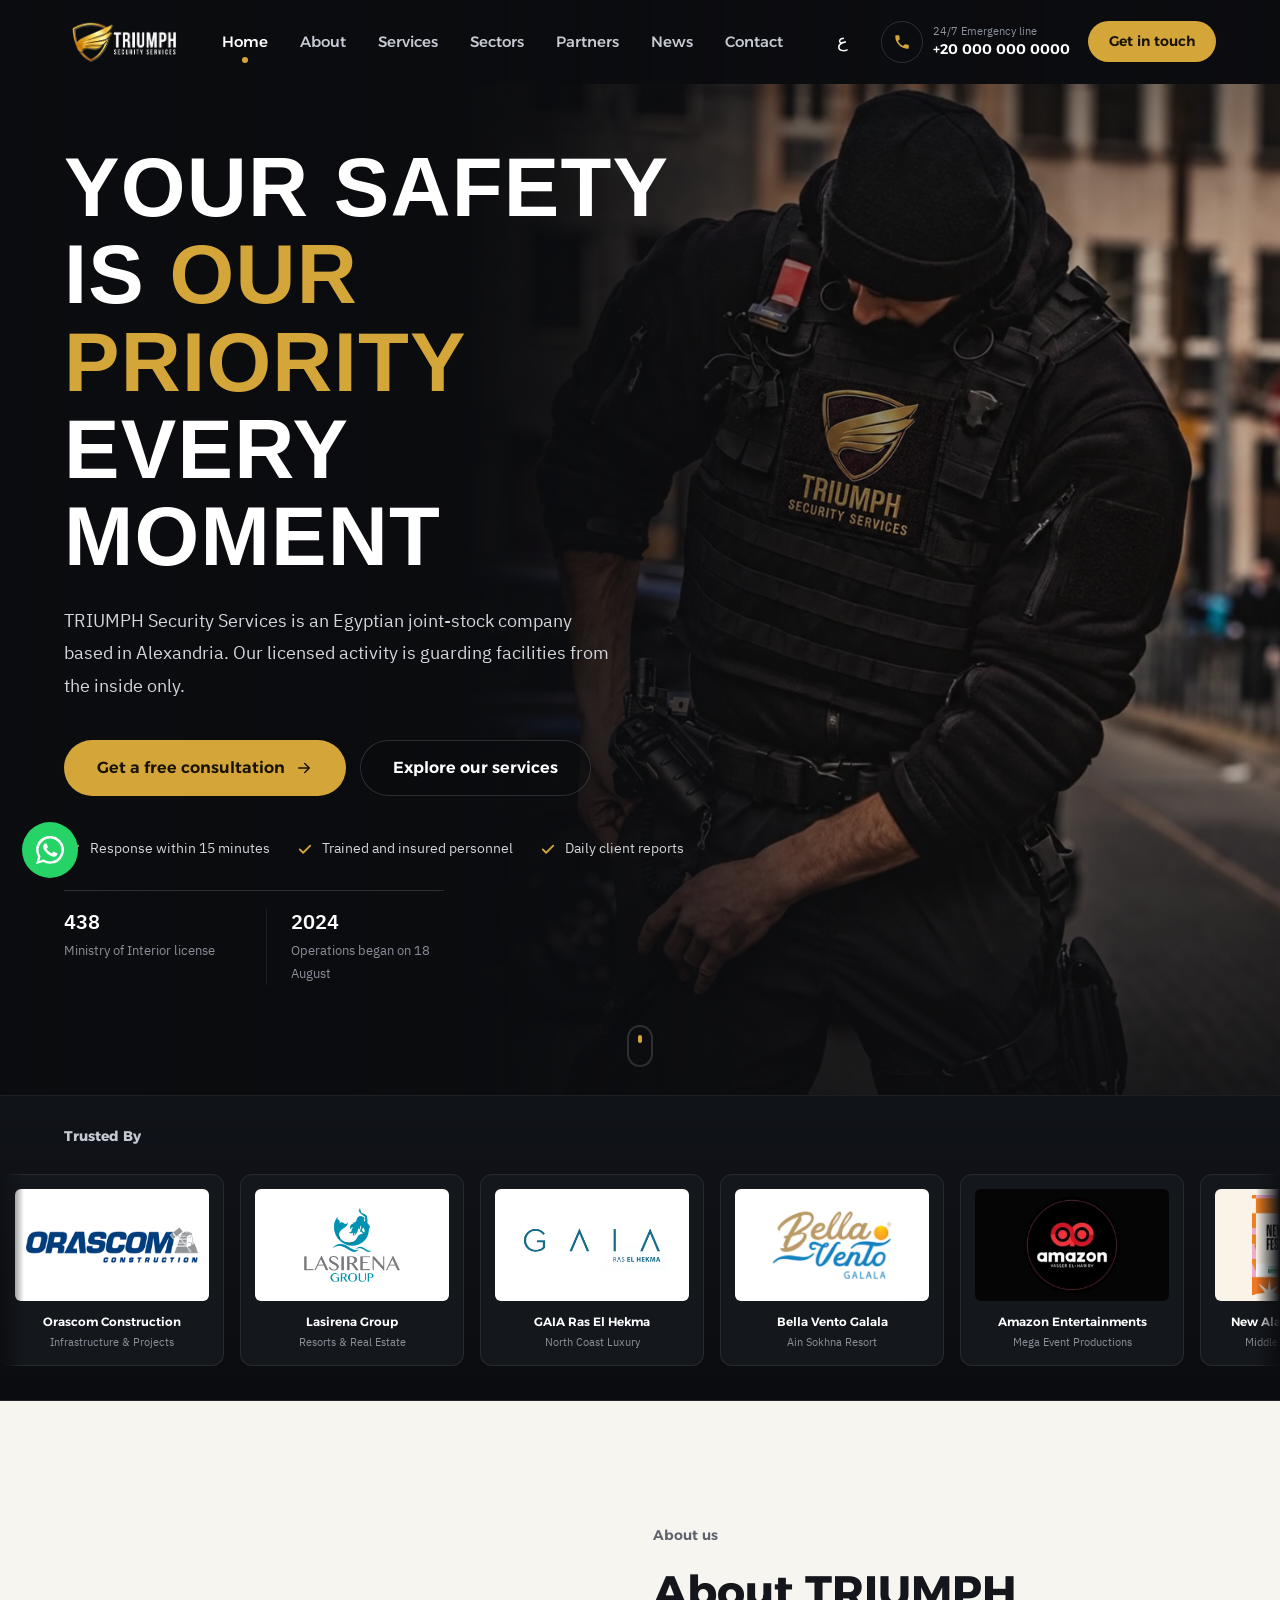
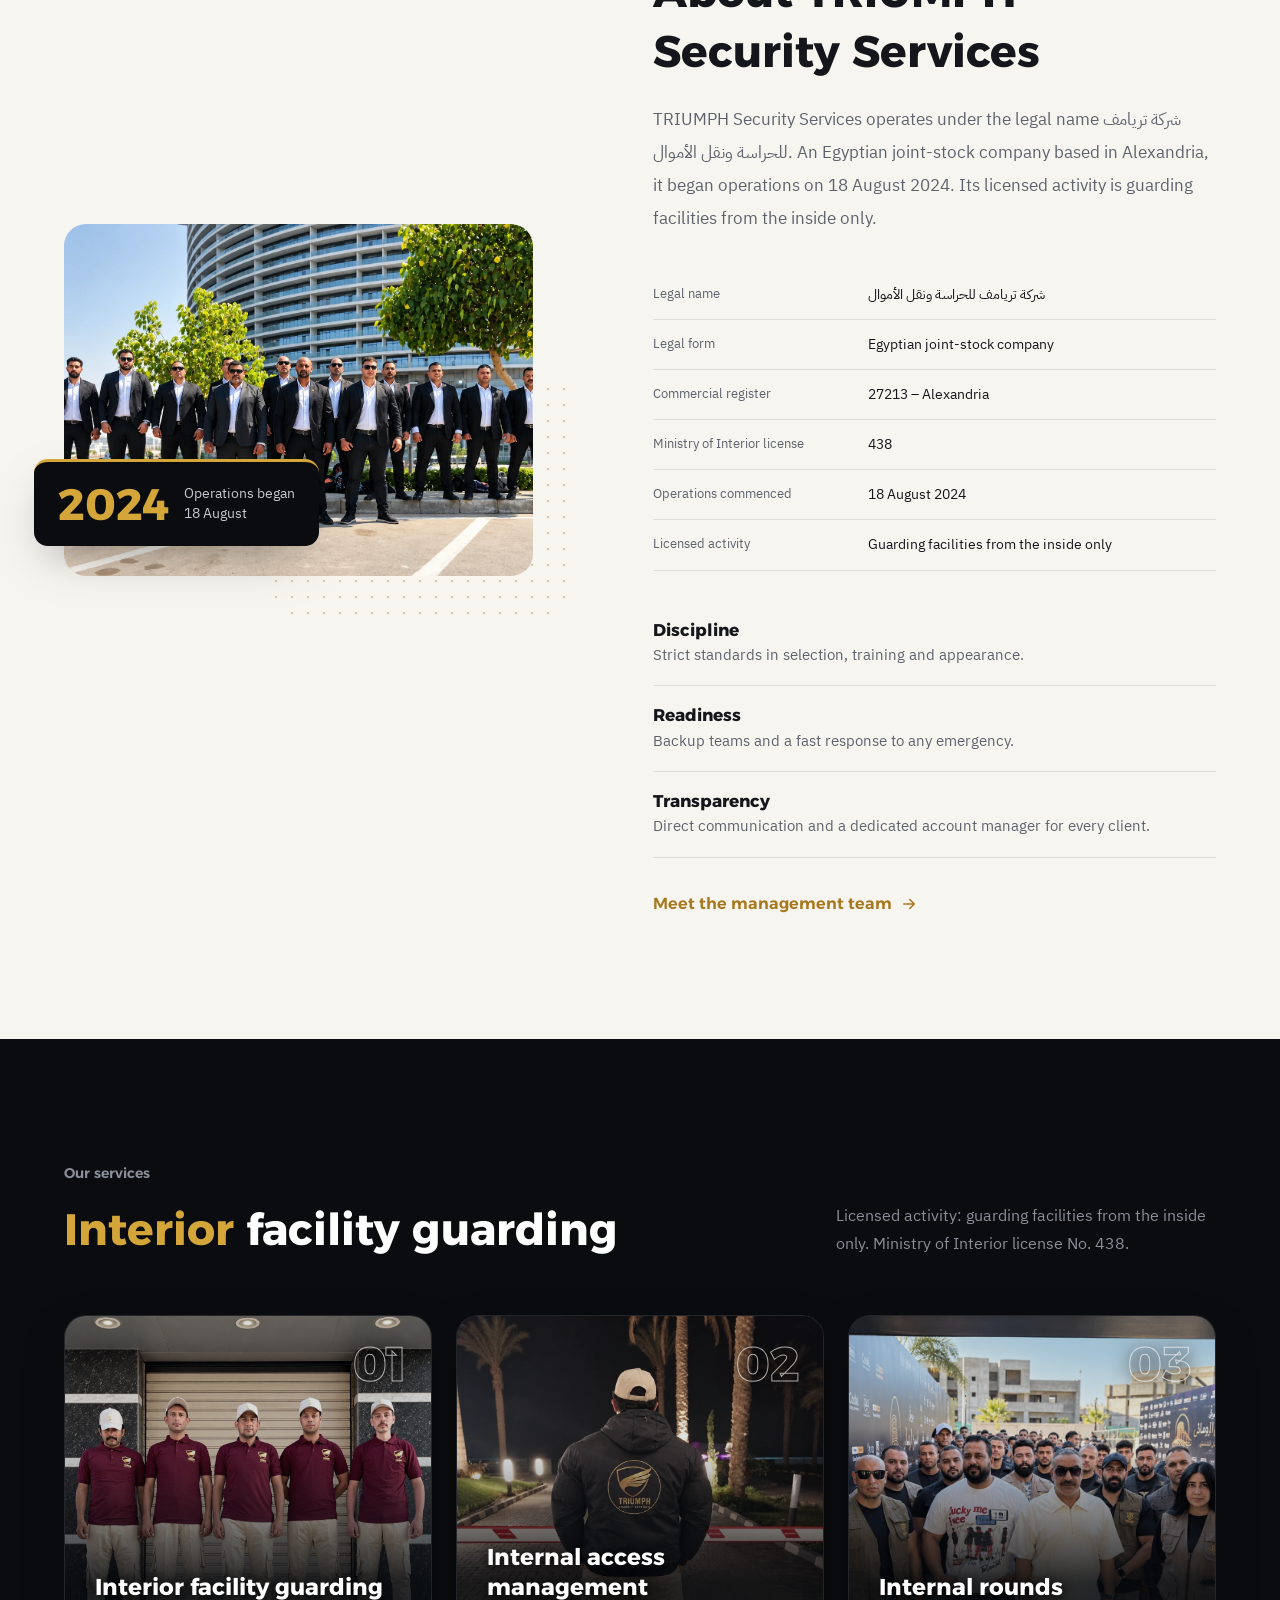
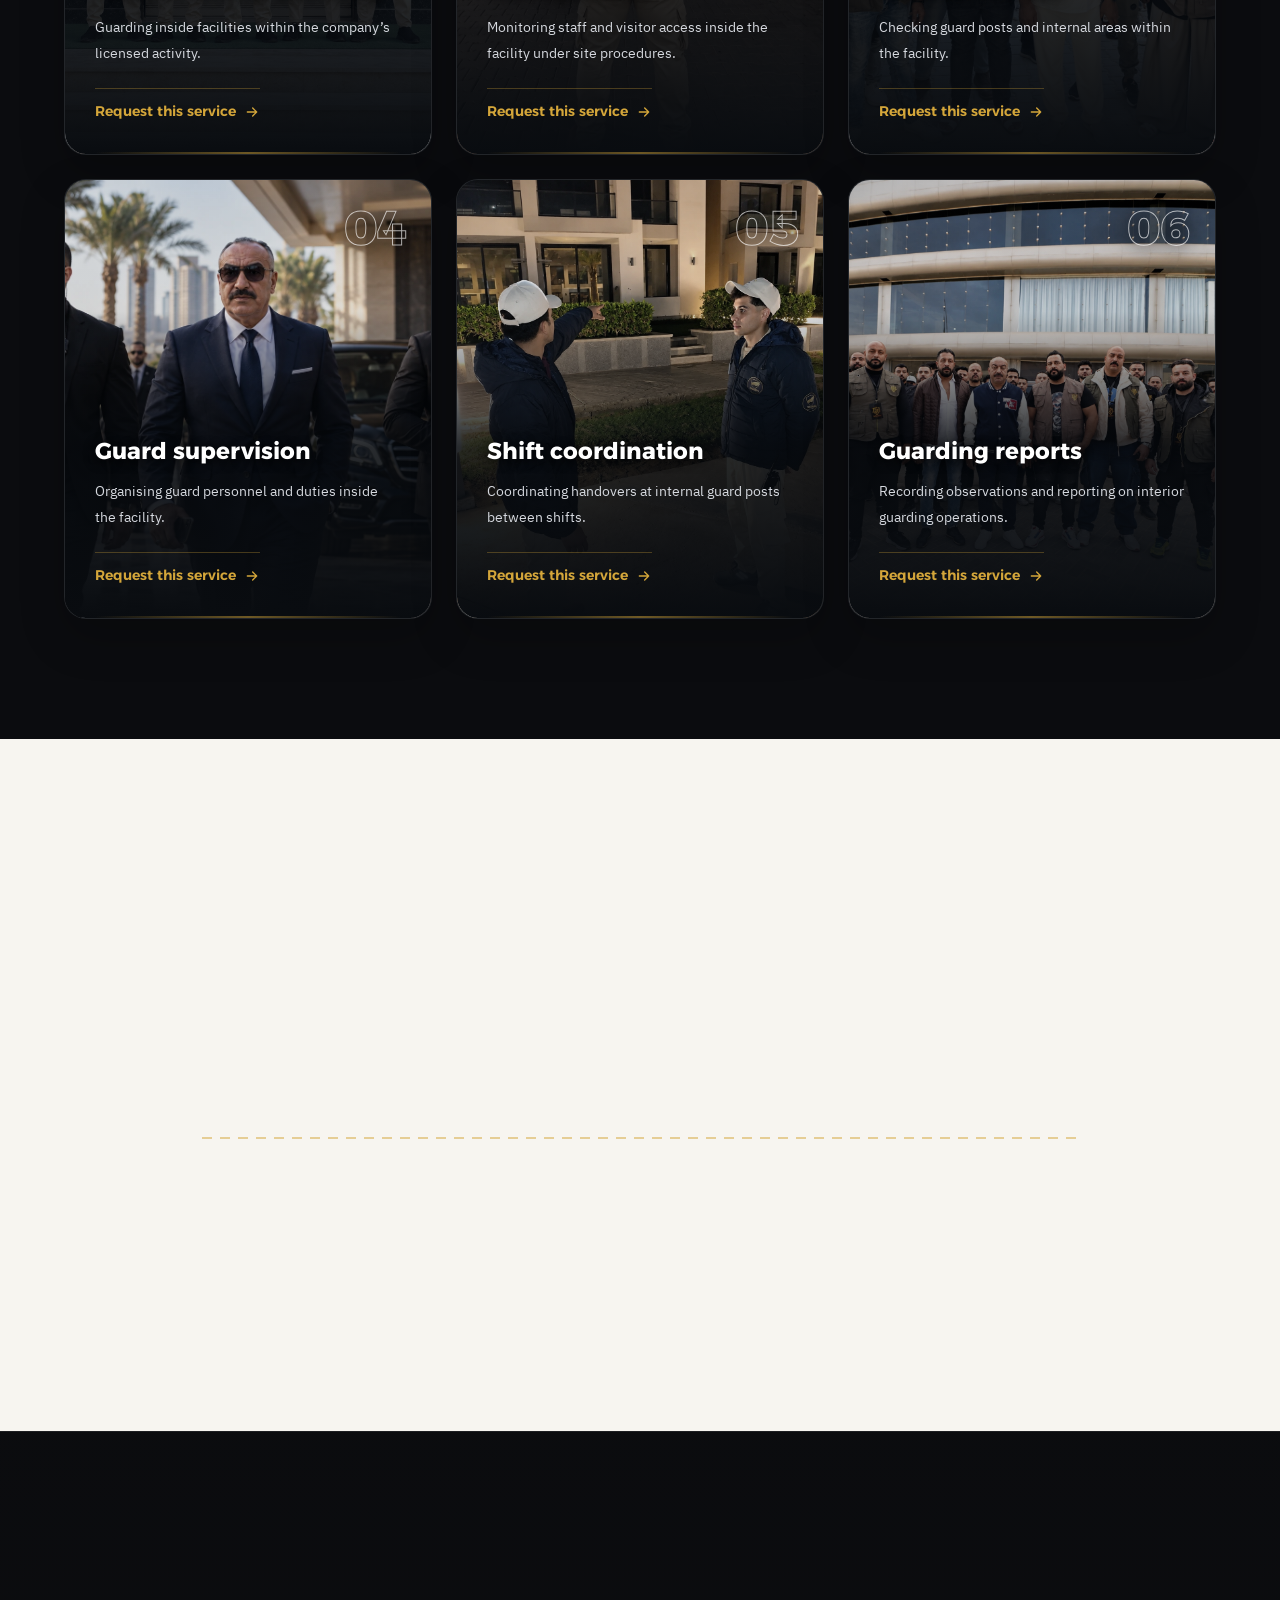
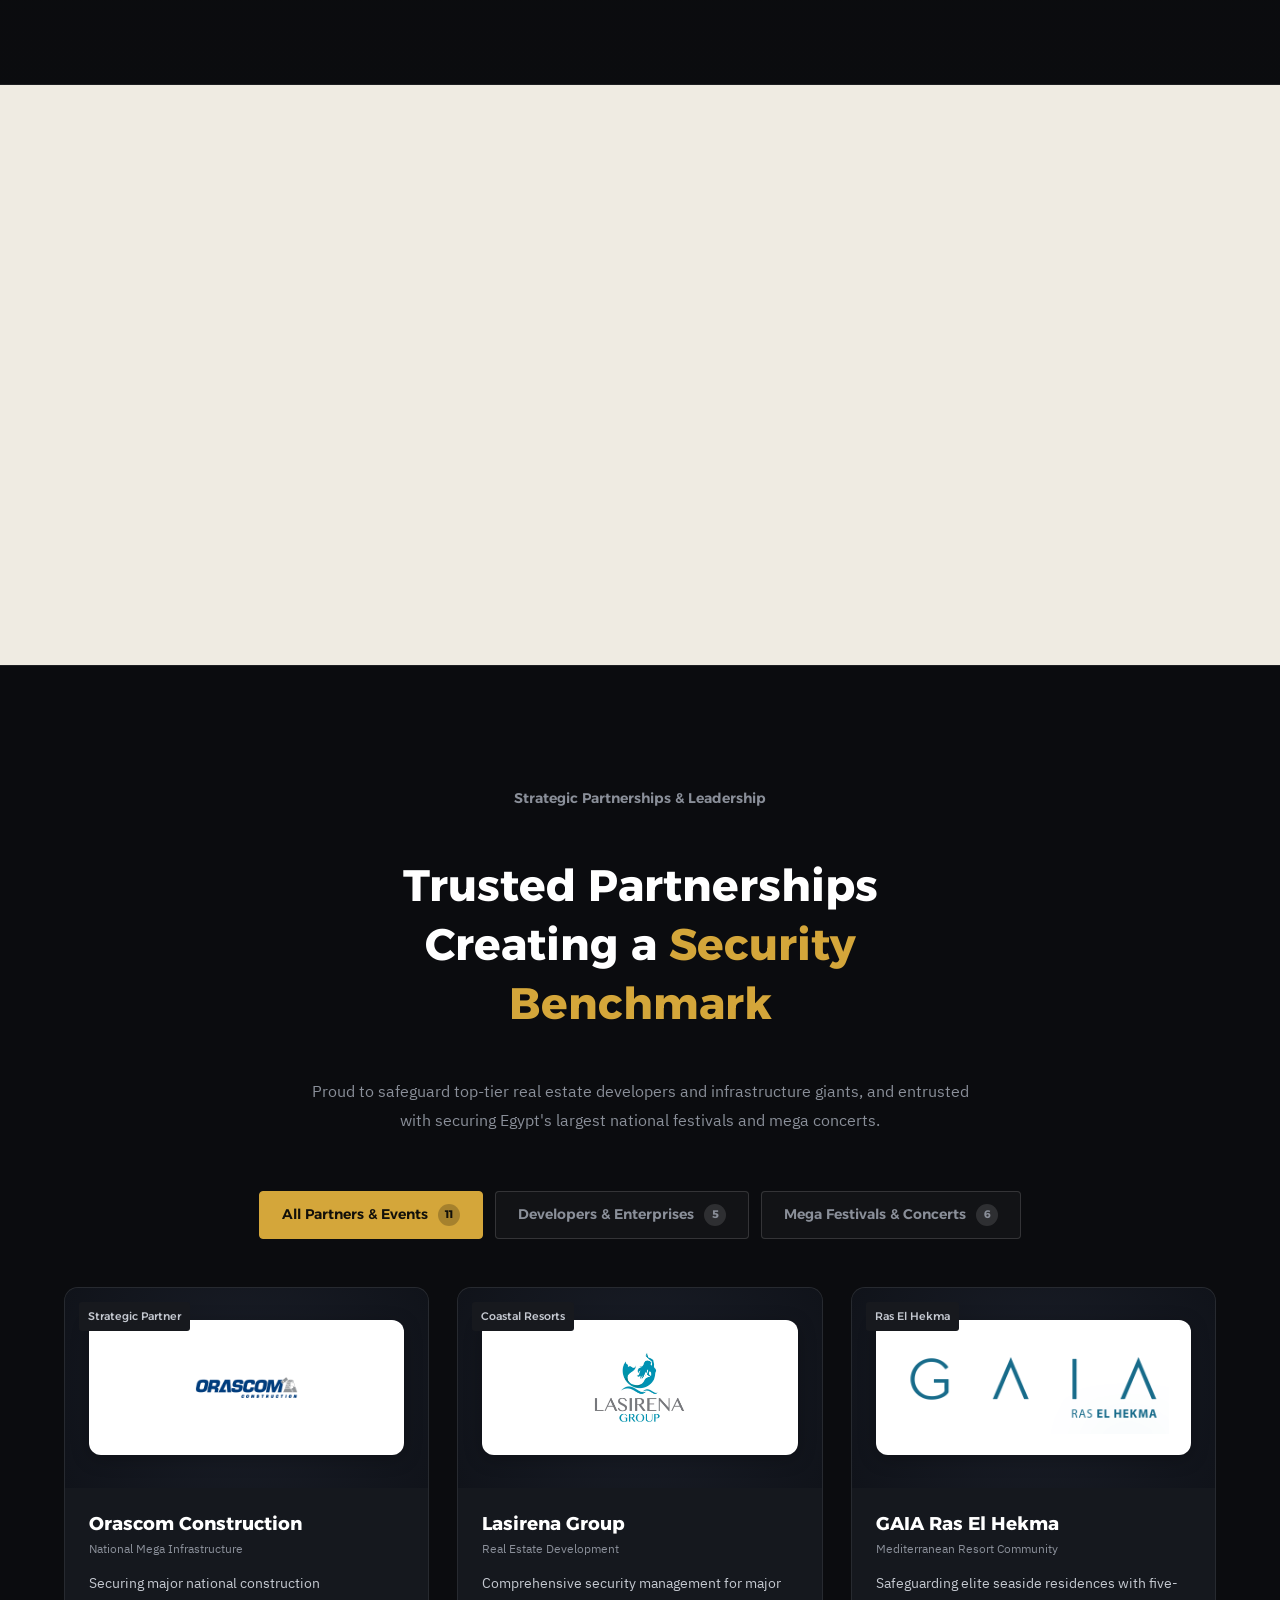
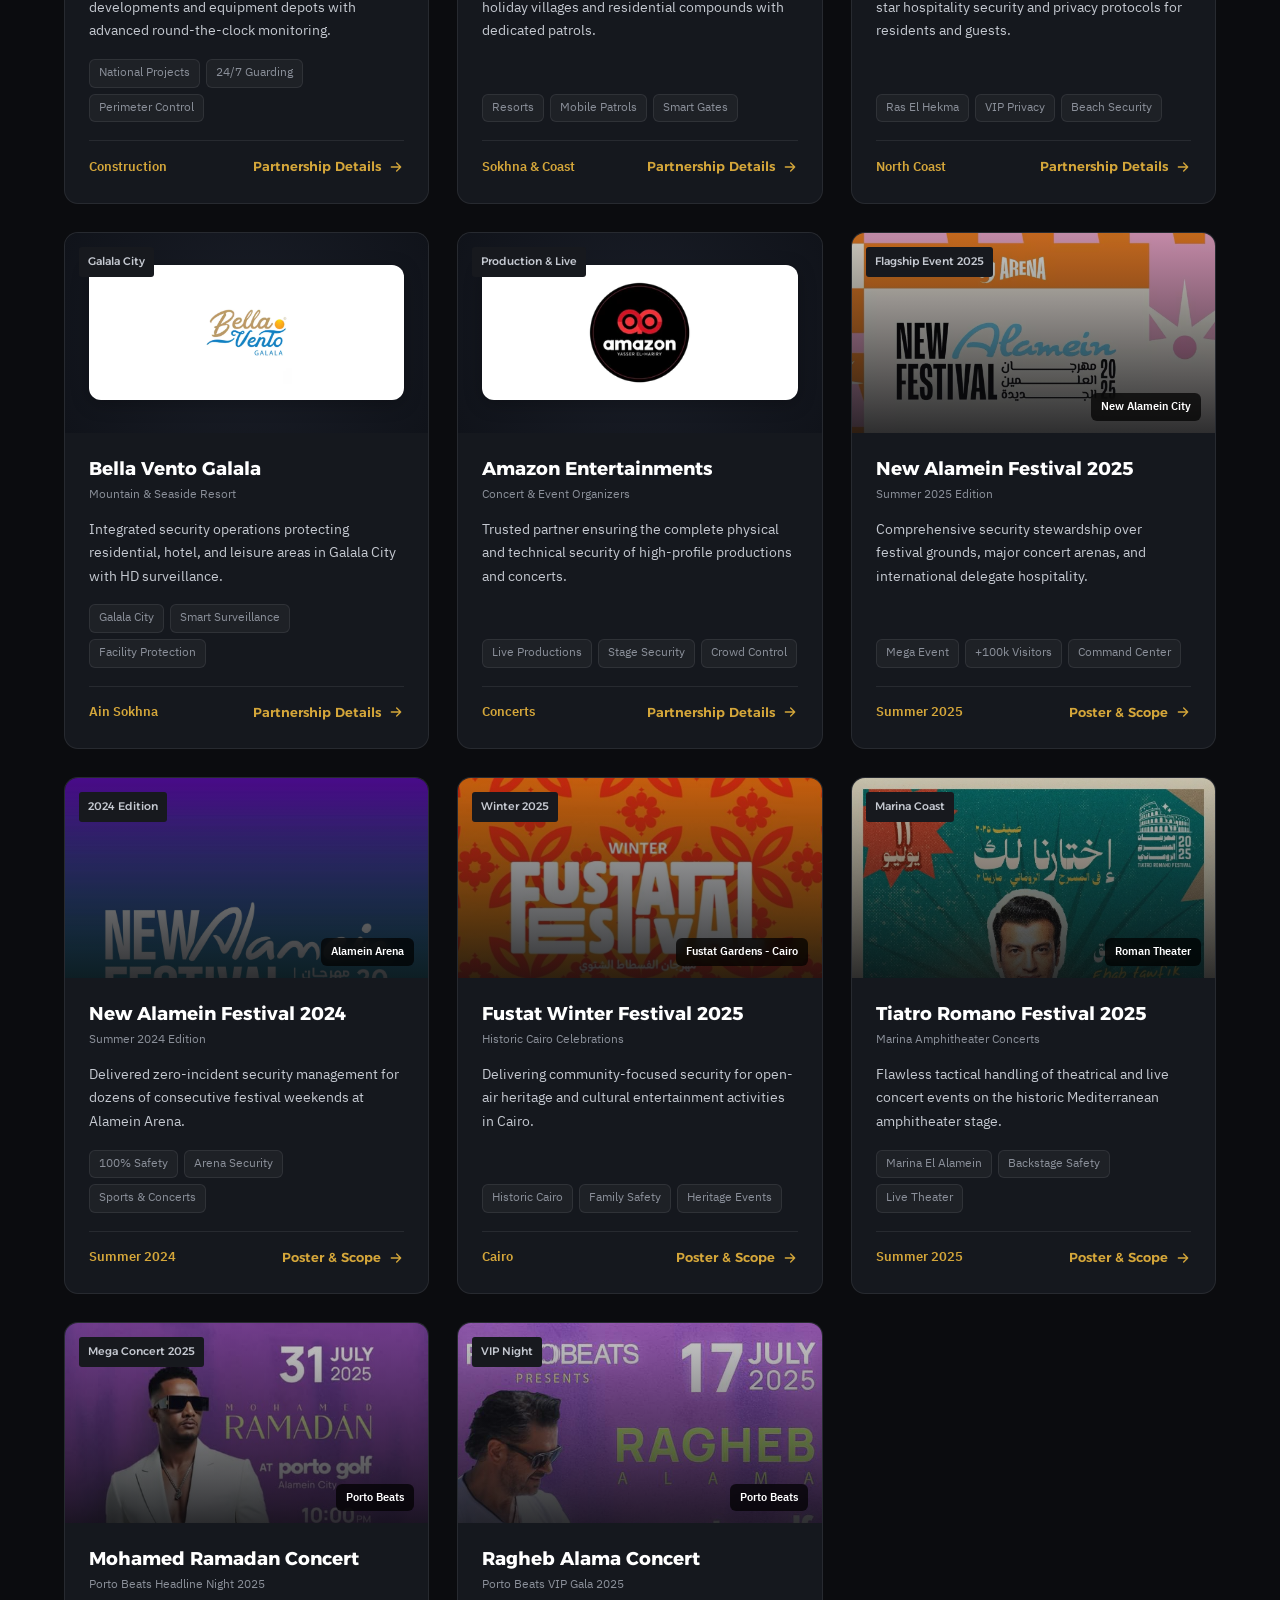
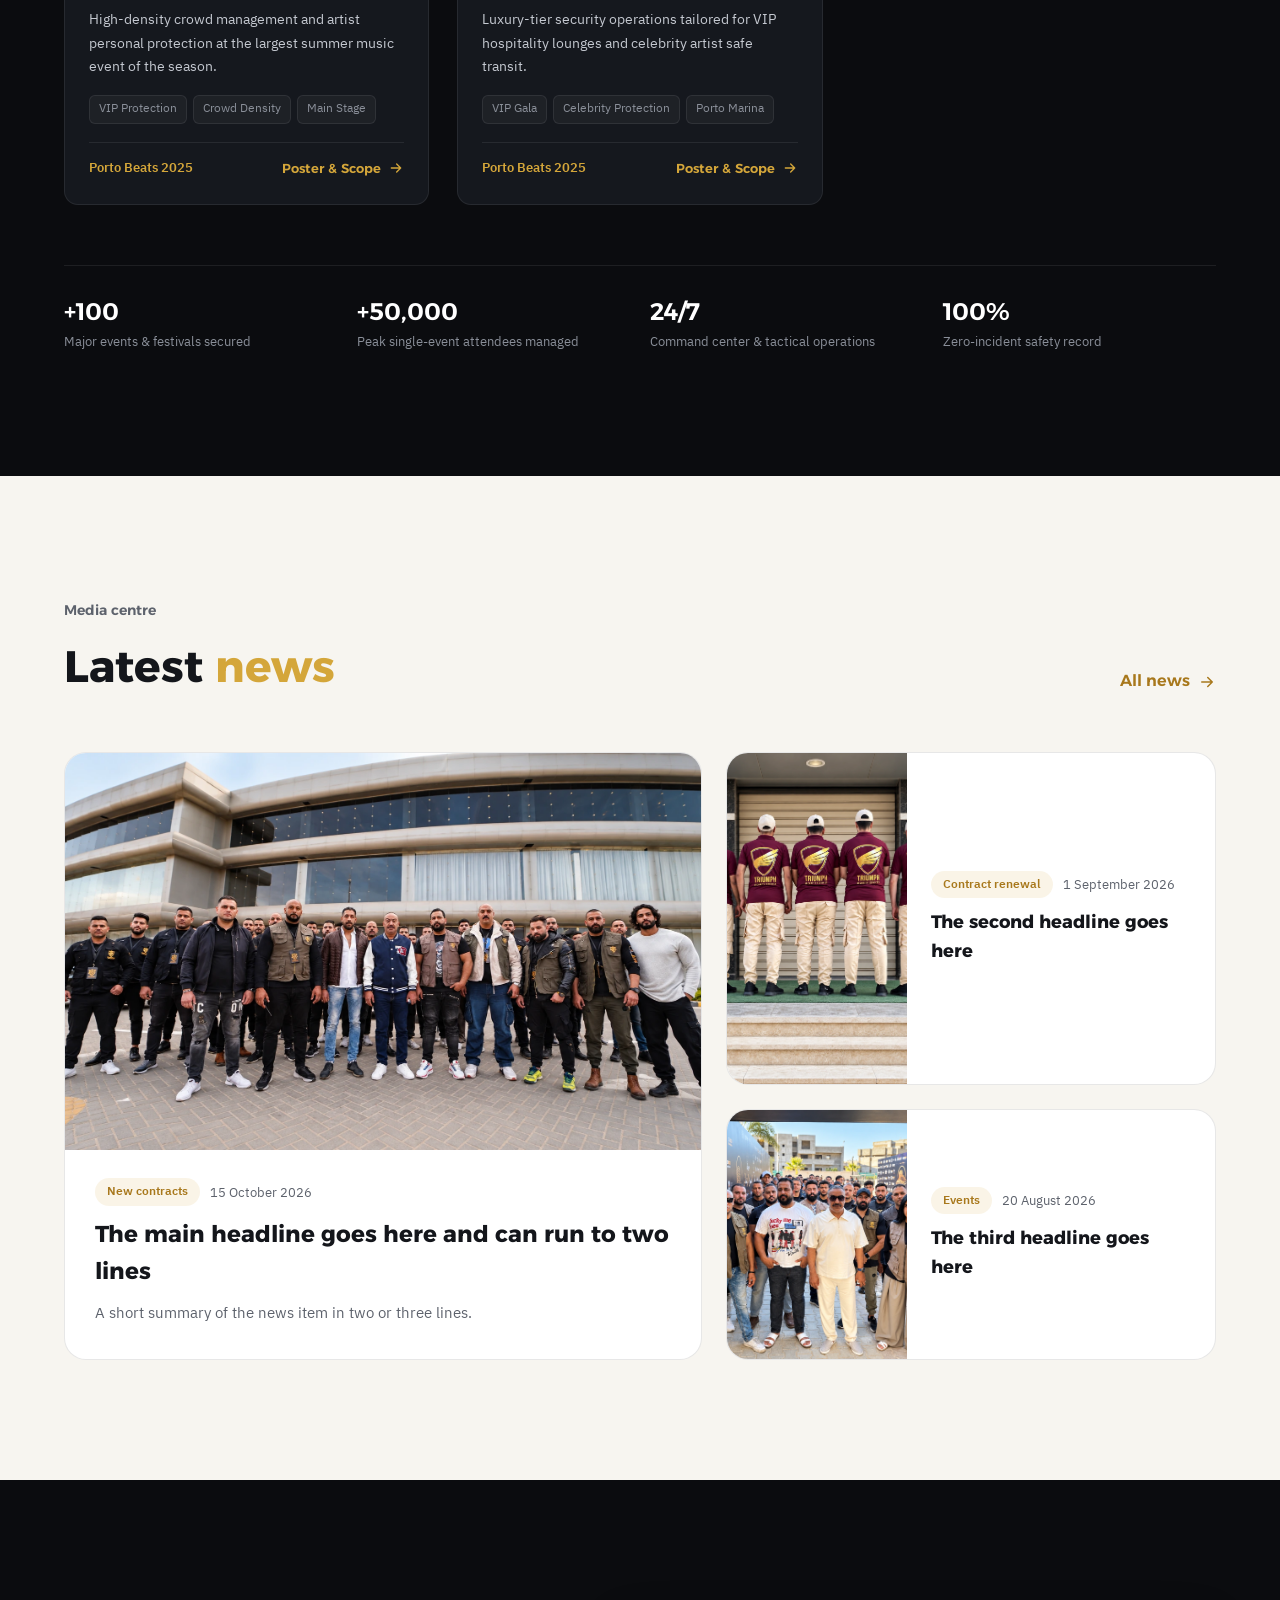
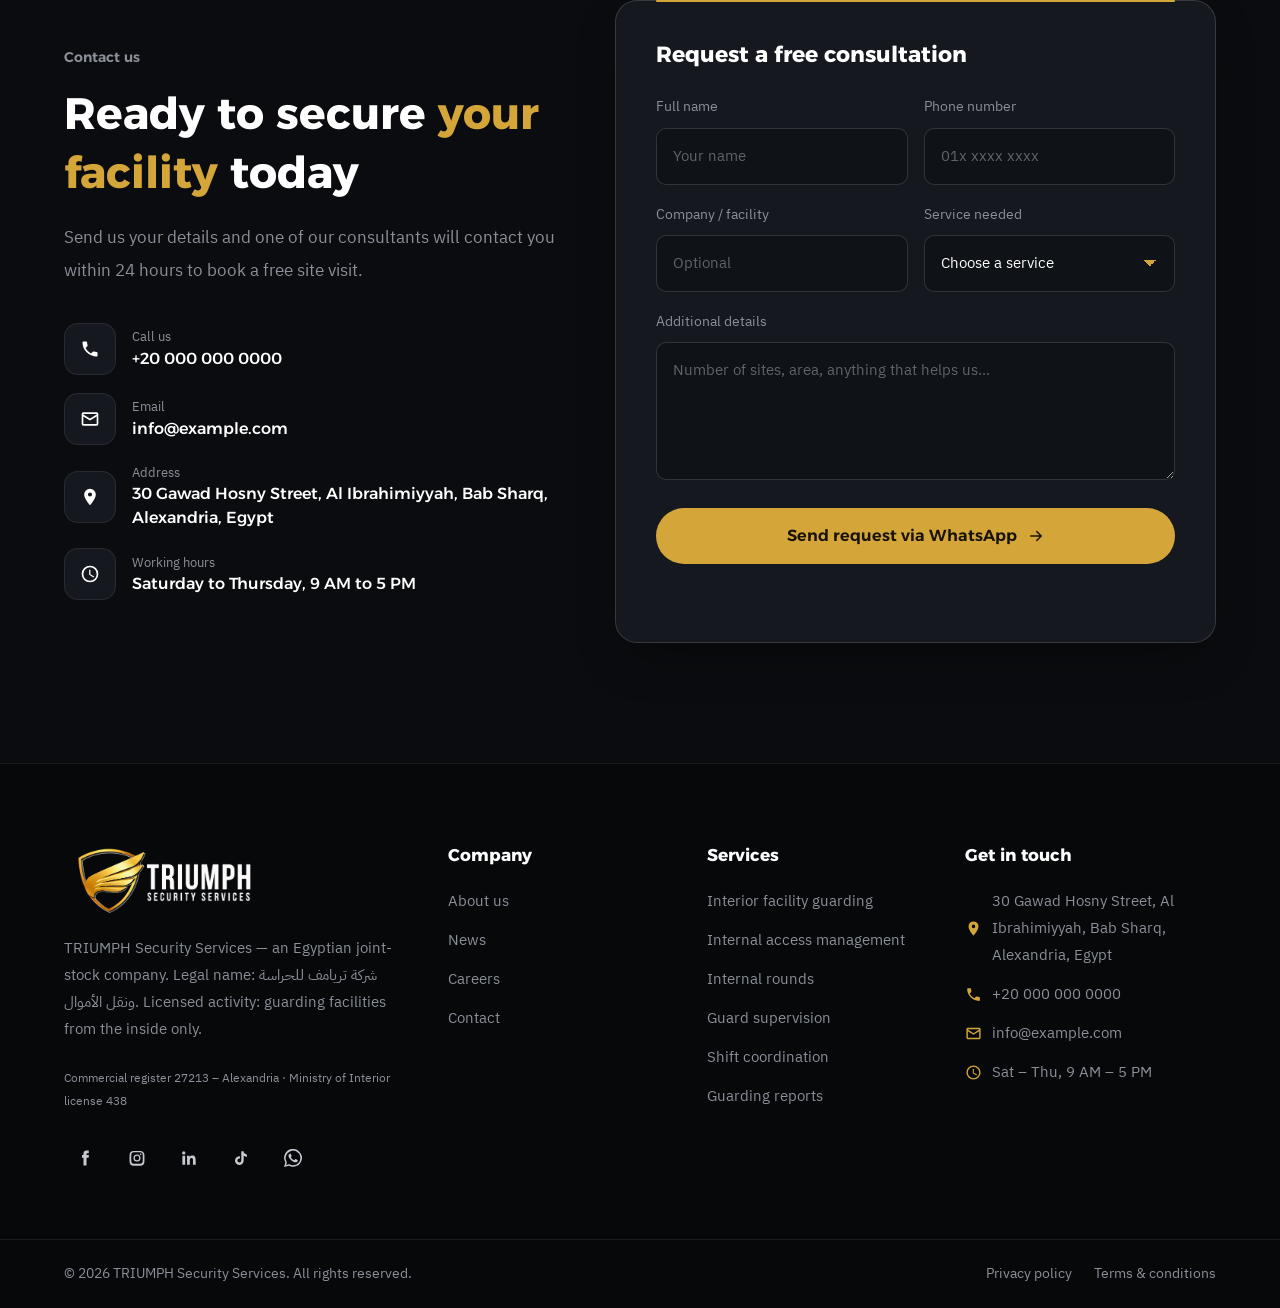
==== commit b8bbdbf6: "Add files via upload" ====
--- a/index.html
+++ b/index.html
@@ -1,15 +1,15 @@
 <!DOCTYPE html>
-<html lang="ar" dir="rtl">
+<html lang="en" dir="ltr">
 
 <head>
   <meta charset="UTF-8">
   <meta name="viewport" content="width=device-width, initial-scale=1">
-  <title>تريامف للخدمات الأمنية | TRIUMPH Security Services</title>
+  <title>TRIUMPH Security Services | Guarding &amp; Security Solutions</title>
   <meta name="description"
-    content="TRIUMPH Security Services — شركة تريامف للحراسة ونقل الأموال، شركة مساهمة مصرية مقرها الإسكندرية. حراسة المنشآت من الداخل فقط، ترخيص وزارة الداخلية رقم 438.">
+    content="TRIUMPH Security Services — an Egyptian joint-stock company based in Alexandria. Licensed for guarding facilities from the inside only. Ministry of Interior license No. 438.">
   <meta name="theme-color" content="#0b0c0f">
-  <link rel="alternate" hreflang="ar" href="index.html">
-  <link rel="alternate" hreflang="en" href="en.html">
+  <link rel="alternate" hreflang="ar" href="ar.html">
+  <link rel="alternate" hreflang="en" href="index.html">
   <link rel="icon" href="assets/favicon/favicon.svg" type="image/svg+xml">
   <link rel="icon" href="assets/favicon/favicon-96x96.png" type="image/png" sizes="96x96">
   <link rel="shortcut icon" href="assets/favicon/favicon.ico">
@@ -17,14 +17,13 @@
   <link rel="preconnect" href="https://fonts.googleapis.com">
   <link rel="preconnect" href="https://fonts.gstatic.com" crossorigin>
   <link
-    href="https://fonts.googleapis.com/css2?family=Alexandria:wght@400;500;600;700;800&family=IBM+Plex+Sans+Arabic:wght@300;400;500;600;700&display=swap"
+    href="https://fonts.googleapis.com/css2?family=Alexandria:wght@400;500;600;700;800&family=Barlow+Condensed:wght@800&family=IBM+Plex+Sans+Arabic:wght@300;400;500;600;700&display=swap"
     rel="stylesheet">
   <link rel="stylesheet" href="css/style.css">
 </head>
 
 <body>
 
-  <!-- SVG icon sprite -->
   <svg width="0" height="0" style="position:absolute" aria-hidden="true">
     <symbol id="i-phone" viewBox="0 0 24 24">
       <path
@@ -107,52 +106,46 @@
     <symbol id="i-tt" viewBox="0 0 24 24">
       <path
         d="M16.6 5.8A4.3 4.3 0 0 1 15.5 3h-3.1v12.4a2.6 2.6 0 1 1-2.6-2.6 2.7 2.7 0 0 1 .8.1V9.7a5.8 5.8 0 1 0 5 5.7V9a7.4 7.4 0 0 0 4.3 1.4V7.3a4.3 4.3 0 0 1-3.3-1.5z" />
-      <symbol id="i-close" viewBox="0 0 24 24">
-        <path d="M18 6 6 18M6 6l12 12" fill="none" stroke="currentColor" stroke-width="2.2" stroke-linecap="round"
-          stroke-linejoin="round" />
-      </symbol>
-      <symbol id="i-star" viewBox="0 0 24 24">
-        <path d="M12 2l3.09 6.26L22 9.27l-5 4.87 1.18 6.88L12 17.77l-6.18 3.25L7 14.14 2 9.27l6.91-1.01L12 2z" />
-      </symbol>
+    <symbol id="i-close" viewBox="0 0 24 24">
+      <path d="M18 6 6 18M6 6l12 12" fill="none" stroke="currentColor" stroke-width="2.2" stroke-linecap="round" stroke-linejoin="round" />
+    </symbol>
+    <symbol id="i-star" viewBox="0 0 24 24">
+      <path d="M12 2l3.09 6.26L22 9.27l-5 4.87 1.18 6.88L12 17.77l-6.18 3.25L7 14.14 2 9.27l6.91-1.01L12 2z" />
+    </symbol>
   </svg>
 
   <!-- ================= HEADER ================= -->
   <header class="header" id="top">
     <div class="container header__inner">
-      <a href="#top" class="header__logo" aria-label="الرئيسية">
-        <img src="assets/images/logo-white.png" alt="تريامف للخدمات الأمنية - TRIUMPH Security Services" width="168"
-          height="60">
+      <a href="#top" class="header__logo" aria-label="Home">
+        <img src="assets/images/logo-white.png" alt="TRIUMPH Security Services" width="168" height="60">
       </a>
 
-      <nav class="nav" id="nav" aria-label="القائمة الرئيسية">
+      <nav class="nav" id="nav" aria-label="Main menu">
         <ul class="nav__list">
-          <li><a href="#top" class="is-active">الرئيسية</a></li>
-          <li><a href="#about">من نحن</a></li>
-          <li><a href="#services">خدماتنا</a></li>
-          <li><a href="#sectors">القطاعات</a></li>
-          <li><a href="#partners">شركاؤنا</a></li>
-          <li><a href="#news">الأخبار</a></li>
-          <li><a href="#contact">تواصل معنا</a></li>
+          <li><a href="#top" class="is-active">Home</a></li>
+          <li><a href="#about">About</a></li>
+          <li><a href="#services">Services</a></li>
+          <li><a href="#sectors">Sectors</a></li>
+          <li><a href="#partners">Partners</a></li>
+          <li><a href="#news">News</a></li>
+          <li><a href="#contact">Contact</a></li>
         </ul>
         <div class="nav__mobile-extra">
           <a href="tel:+200000000000" class="btn btn--gold btn--block">
-            <svg class="i">
-              <use href="#i-phone" />
-            </svg><span dir="ltr">+20 000 000 0000</span>
+            <svg class="i"><use href="#i-phone" /></svg><span>+20 000 000 0000</span>
           </a>
         </div>
       </nav>
 
       <div class="header__actions">
-        <a href="en.html" class="lang-switch" lang="en" hreflang="en" aria-label="English">EN</a>
+        <a href="ar.html" class="lang-switch" lang="ar" hreflang="ar" aria-label="العربية">ع</a>
         <a href="tel:+200000000000" class="header__phone">
-          <span class="header__phone-ico"><svg class="i">
-              <use href="#i-phone" />
-            </svg></span>
-          <span class="header__phone-txt"><small>خط الطوارئ 24/7</small><b dir="ltr">+20 000 000 0000</b></span>
+          <span class="header__phone-ico"><svg class="i"><use href="#i-phone" /></svg></span>
+          <span class="header__phone-txt"><small>24/7 Emergency line</small><b>+20 000 000 0000</b></span>
         </a>
-        <a href="#contact" class="btn btn--gold btn--sm hide-sm">طلب تواصل</a>
-        <button class="burger" aria-label="فتح القائمة" aria-expanded="false"
+        <a href="#contact" class="btn btn--gold btn--sm hide-sm">Get in touch</a>
+        <button class="burger" aria-label="Open menu" aria-expanded="false"
           aria-controls="nav"><span></span><span></span><span></span></button>
       </div>
     </div>
@@ -167,166 +160,152 @@
 
       <div class="container hero__inner">
         <div class="hero__content">
-          <h1 class="hero__title reveal">أمنك <span class="text-gold">أولويتنا</span><br>في كل لحظة</h1>
-          <p class="hero__lead reveal">TRIUMPH Security Services — شركة تريامف للحراسة ونقل الأموال، شركة مساهمة مصرية مقرها الإسكندرية. نشاطنا المرخص هو حراسة المنشآت من الداخل فقط.</p>
+          <h1 class="hero__title reveal">Your safety is <span class="text-gold">our priority</span><br>every moment</h1>
+          <p class="hero__lead reveal">TRIUMPH Security Services is an Egyptian joint-stock company based in Alexandria. Our licensed activity is guarding facilities from the inside only.</p>
           <div class="hero__cta reveal">
-            <a href="#contact" class="btn btn--gold btn--lg">احصل على استشارة مجانية <svg class="i">
-                <use href="#i-arrow" />
-              </svg></a>
-            <a href="#services" class="btn btn--ghost btn--lg">استكشف خدماتنا</a>
+            <a href="#contact" class="btn btn--gold btn--lg">Get a free consultation <svg class="i"><use href="#i-arrow" /></svg></a>
+            <a href="#services" class="btn btn--ghost btn--lg">Explore our services</a>
           </div>
           <ul class="hero__trust reveal">
-            <li><svg class="i">
-                <use href="#i-check" />
-              </svg> استجابة خلال 15 دقيقة</li>
-            <li><svg class="i">
-                <use href="#i-check" />
-              </svg> أفراد مدرّبون ومؤمَّن عليهم</li>
-            <li><svg class="i">
-                <use href="#i-check" />
-              </svg> تقارير يومية للعميل</li>
+            <li><svg class="i"><use href="#i-check" /></svg> Response within 15 minutes</li>
+            <li><svg class="i"><use href="#i-check" /></svg> Trained and insured personnel</li>
+            <li><svg class="i"><use href="#i-check" /></svg> Daily client reports</li>
           </ul>
           <div class="hero__facts reveal">
-            <div><b>438</b><span>ترخيص وزارة الداخلية</span></div>
-            <div><b>2024</b><span>بدء النشاط في 18 أغسطس</span></div>
-          </div>
-        </div>
-      </div>
-
-      <a href="#marquee" class="hero__scroll" aria-label="انزل للأسفل"><span></span></a>
+            <div><b>438</b><span>Ministry of Interior license</span></div>
+            <div><b>2024</b><span>Operations began on 18 August</span></div>
+          </div>
+        </div>
+      </div>
+
+      <a href="#marquee" class="hero__scroll" aria-label="Scroll down"><span></span></a>
     </section>
 
     <!-- ================= CLIENTS MARQUEE ================= -->
-    <section class="marquee" id="marquee" aria-label="شركاء النجاح">
+    <section class="marquee" id="marquee" aria-label="Our Partners">
       <div class="marquee__label">
-        <svg class="i" style="width:18px;height:18px;color:var(--gold);">
-          <use href="#i-shield" />
-        </svg>
-        <span>شركاء النجاح</span>
+        <svg class="i" style="width:18px;height:18px;color:var(--gold);"><use href="#i-shield"/></svg>
+        <span>Trusted By</span>
       </div>
       <div class="marquee__viewport">
         <div class="marquee__track">
           <!-- 1. Orascom Construction -->
-          <div class="marquee__item" title="أوراسكوم للإنشاءات">
+          <div class="marquee__item" title="Orascom Construction">
             <div class="marquee__logo-pod" data-artwork="orascom">
-              <img src="Our Partners/Orascom_Construction_logo.webp" alt="أوراسكوم للإنشاءات" loading="lazy">
+              <img src="Our Partners/Orascom_Construction_logo.webp" alt="Orascom Construction" loading="lazy">
             </div>
             <div class="marquee__info">
-              <span class="marquee__name">أوراسكوم للإنشاءات</span>
-              <span class="marquee__sub">Orascom Construction</span>
+              <span class="marquee__name">Orascom Construction</span>
+              <span class="marquee__sub">Infrastructure & Projects</span>
             </div>
           </div>
 
           <!-- 2. Lasirena Group -->
-          <div class="marquee__item" title="مجموعة لاسيرينا للتطوير العقاري">
+          <div class="marquee__item" title="Lasirena Group">
             <div class="marquee__logo-pod" data-artwork="lasirena">
-              <img src="Our Partners/Lasirena_Group_DEVELOPER_logo_NOT_Majesty.jpeg"
-                alt="مجموعة لاسيرينا للتطوير العقاري" loading="lazy">
+              <img src="Our Partners/Lasirena_Group_DEVELOPER_logo_NOT_Majesty.jpeg" alt="Lasirena Group Real Estate" loading="lazy">
             </div>
             <div class="marquee__info">
-              <span class="marquee__name">مجموعة لاسيرينا للتطوير</span>
-              <span class="marquee__sub">Lasirena Group Real Estate</span>
+              <span class="marquee__name">Lasirena Group</span>
+              <span class="marquee__sub">Resorts & Real Estate</span>
             </div>
           </div>
 
           <!-- 3. GAIA Ras El Hekma -->
-          <div class="marquee__item" title="جايا رأس الحكمة">
+          <div class="marquee__item" title="GAIA Ras El Hekma">
             <div class="marquee__logo-pod" data-artwork="gaia">
-              <img src="Our Partners/GAIA_Ras_El_Hekma_logo.png" alt="جايا رأس الحكمة" loading="lazy">
+              <img src="Our Partners/GAIA_Ras_El_Hekma_logo.png" alt="GAIA Ras El Hekma" loading="lazy">
             </div>
             <div class="marquee__info">
-              <span class="marquee__name">جايا رأس الحكمة</span>
-              <span class="marquee__sub">GAIA Ras El Hekma</span>
+              <span class="marquee__name">GAIA Ras El Hekma</span>
+              <span class="marquee__sub">North Coast Luxury</span>
             </div>
           </div>
 
           <!-- 4. Bella Vento Galala -->
-          <div class="marquee__item" title="بيلا فينتو الجلالة">
+          <div class="marquee__item" title="Bella Vento Galala">
             <div class="marquee__logo-pod" data-artwork="bella-vento">
-              <img src="Our Partners/Bella_Vento_Galala_logo.webp" alt="بيلا فينتو الجلالة" loading="lazy">
+              <img src="Our Partners/Bella_Vento_Galala_logo.webp" alt="Bella Vento Galala" loading="lazy">
             </div>
             <div class="marquee__info">
-              <span class="marquee__name">بيلا فينتو الجلالة</span>
-              <span class="marquee__sub">Bella Vento Galala</span>
+              <span class="marquee__name">Bella Vento Galala</span>
+              <span class="marquee__sub">Ain Sokhna Resort</span>
             </div>
           </div>
 
           <!-- 5. Amazon Entertainments -->
-          <div class="marquee__item" title="أمازون إنترتينمنتس">
+          <div class="marquee__item" title="Amazon Entertainments">
             <div class="marquee__logo-pod" data-artwork="amazon">
-              <img src="Our Partners/AMAZON ENTERTAINMENTS.webp" alt="أمازون إنترتينمنتس" loading="lazy">
+              <img src="Our Partners/AMAZON ENTERTAINMENTS.webp" alt="Amazon Entertainments" loading="lazy">
             </div>
             <div class="marquee__info">
-              <span class="marquee__name">أمازون إنترتينمنتس</span>
-              <span class="marquee__sub">Amazon Entertainments</span>
+              <span class="marquee__name">Amazon Entertainments</span>
+              <span class="marquee__sub">Mega Event Productions</span>
             </div>
           </div>
 
           <!-- 6. New Alamein Festival 2025 -->
-          <div class="marquee__item" title="مهرجان العلمين الجديدة 2025">
+          <div class="marquee__item" title="New Alamein Festival 2025">
             <div class="marquee__logo-pod" data-artwork="alamein-2025">
-              <img src="Our Partners/New_Alamein_Festival_2025.webp" alt="مهرجان العلمين الجديدة 2025" loading="lazy">
+              <img src="Our Partners/New_Alamein_Festival_2025.webp" alt="New Alamein Festival 2025" loading="lazy">
             </div>
             <div class="marquee__info">
-              <span class="marquee__name">مهرجان العلمين الجديدة 2025</span>
-              <span class="marquee__sub">New Alamein Festival</span>
+              <span class="marquee__name">New Alamein Festival 2025</span>
+              <span class="marquee__sub">Middle East's Largest Event</span>
             </div>
           </div>
 
           <!-- 7. New Alamein Festival 2024 -->
-          <div class="marquee__item" title="مهرجان العلمين الجديدة 2024">
+          <div class="marquee__item" title="New Alamein Festival 2024">
             <div class="marquee__logo-pod" data-artwork="alamein-2024">
-              <img src="Our Partners/New_Alamein_Festival_2024.jpg" alt="مهرجان العلمين الجديدة 2024" loading="lazy">
+              <img src="Our Partners/New_Alamein_Festival_2024.jpg" alt="New Alamein Festival 2024" loading="lazy">
             </div>
             <div class="marquee__info">
-              <span class="marquee__name">مهرجان العلمين 2024</span>
-              <span class="marquee__sub">أرينا العلمين</span>
+              <span class="marquee__name">New Alamein Festival 2024</span>
+              <span class="marquee__sub">Alamein Arena</span>
             </div>
           </div>
 
           <!-- 8. Fustat Winter Festival 2025 -->
-          <div class="marquee__item" title="مهرجان الفسطاط الشتوي 2025">
+          <div class="marquee__item" title="Fustat Winter Festival 2025">
             <div class="marquee__logo-pod" data-artwork="fustat">
-              <img src="Our Partners/Fustat_Winter_Festival_2025.jpg" alt="مهرجان الفسطاط الشتوي 2025" loading="lazy">
+              <img src="Our Partners/Fustat_Winter_Festival_2025.jpg" alt="Fustat Winter Festival 2025" loading="lazy">
             </div>
             <div class="marquee__info">
-              <span class="marquee__name">مهرجان الفسطاط الشتوي 2025</span>
-              <span class="marquee__sub">القاهرة التاريخية</span>
+              <span class="marquee__name">Fustat Winter Festival 2025</span>
+              <span class="marquee__sub">Historic Cairo</span>
             </div>
           </div>
 
           <!-- 9. Tiatro Romano Festival 2025 -->
-          <div class="marquee__item" title="مهرجان تياترو رومانو 2025">
+          <div class="marquee__item" title="Tiatro Romano Festival 2025">
             <div class="marquee__logo-pod" data-artwork="tiatro">
-              <img src="Our Partners/Tiatro_Romano_Festival_2025_poster.jpeg" alt="مهرجان تياترو رومانو 2025"
-                loading="lazy">
+              <img src="Our Partners/Tiatro_Romano_Festival_2025_poster.jpeg" alt="Tiatro Romano Festival 2025" loading="lazy">
             </div>
             <div class="marquee__info">
-              <span class="marquee__name">مسرح تياترو رومانو 2025</span>
-              <span class="marquee__sub">مارينا الساحل الشمالي</span>
+              <span class="marquee__name">Tiatro Romano Festival 2025</span>
+              <span class="marquee__sub">Marina North Coast</span>
             </div>
           </div>
 
           <!-- 10. Porto Beats - Mohamed Ramadan -->
-          <div class="marquee__item" title="حفل النجم محمد رمضان - Porto Beats">
+          <div class="marquee__item" title="Mohamed Ramadan - Porto Beats 2025">
             <div class="marquee__logo-pod" data-artwork="ramadan">
-              <img src="Our Partners/Porto_Beats_Mohamed_Ramadan_2025_poster.jpg" alt="حفل محمد رمضان بورتو بيتس"
-                loading="lazy">
+              <img src="Our Partners/Porto_Beats_Mohamed_Ramadan_2025_poster.jpg" alt="Mohamed Ramadan Porto Beats 2025" loading="lazy">
             </div>
             <div class="marquee__info">
-              <span class="marquee__name">حفل النجم محمد رمضان</span>
+              <span class="marquee__name">Mohamed Ramadan Concert</span>
               <span class="marquee__sub">Porto Beats 2025</span>
             </div>
           </div>
 
           <!-- 11. Porto Beats - Ragheb Alama -->
-          <div class="marquee__item" title="حفل السوبر ستار راغب علامة - Porto Beats">
+          <div class="marquee__item" title="Ragheb Alama - Porto Beats 2025">
             <div class="marquee__logo-pod" data-artwork="ragheb">
-              <img src="Our Partners/Porto_Beats_Ragheb_Alama_2025_poster.jpg" alt="حفل راغب علامة بورتو بيتس"
-                loading="lazy">
+              <img src="Our Partners/Porto_Beats_Ragheb_Alama_2025_poster.jpg" alt="Ragheb Alama Porto Beats 2025" loading="lazy">
             </div>
             <div class="marquee__info">
-              <span class="marquee__name">حفل السوبر ستار راغب علامة</span>
+              <span class="marquee__name">Ragheb Alama Concert</span>
               <span class="marquee__sub">Porto Beats VIP 2025</span>
             </div>
           </div>
@@ -338,58 +317,50 @@
     <section class="section about" id="about">
       <div class="container about__grid">
         <div class="about__media reveal">
-          <img src="photos/photo (3).webp" alt="فريق تريامف أمام إحدى المنشآت" loading="lazy" class="about__img">
-          <div class="about__exp"><b>2024</b><span>بدء النشاط<br>18 أغسطس</span></div>
+          <img src="photos/photo (3).webp" alt="Triumph team outside a facility" loading="lazy" class="about__img">
+          <div class="about__exp"><b>2024</b><span>Operations began<br>18 August</span></div>
           <div class="about__pattern" aria-hidden="true"></div>
         </div>
 
         <div class="about__content">
-          <span class="eyebrow reveal">من نحن</span>
-          <h2 class="title reveal">TRIUMPH Security Services</h2>
-          <p class="lead reveal">شركة تريامف للحراسة ونقل الأموال، شركة مساهمة مصرية تعمل باسم TRIUMPH Security Services. بدأ نشاط الشركة في 18 أغسطس 2024، ومقرها الإسكندرية. النشاط المرخص للشركة هو حراسة المنشآت من الداخل فقط.</p>
+          <span class="eyebrow reveal">About us</span>
+          <h2 class="title reveal">About TRIUMPH Security Services</h2>
+          <p class="lead reveal">TRIUMPH Security Services operates under the legal name <span lang="ar" dir="rtl">شركة تريامف للحراسة ونقل الأموال</span>. An Egyptian joint-stock company based in Alexandria, it began operations on 18 August 2024. Its licensed activity is guarding facilities from the inside only.</p>
 
           <dl class="company-records reveal">
-            <div><dt>الاسم القانوني</dt><dd>شركة تريامف للحراسة ونقل الأموال</dd></div>
-            <div><dt>الشكل القانوني</dt><dd>شركة مساهمة مصرية</dd></div>
-            <div><dt>السجل التجاري</dt><dd>27213 – الإسكندرية</dd></div>
-            <div><dt>ترخيص وزارة الداخلية</dt><dd>438</dd></div>
-            <div><dt>تاريخ بدء النشاط</dt><dd><time datetime="2024-08-18">18 أغسطس 2024</time></dd></div>
-            <div><dt>النشاط المرخص</dt><dd>حراسة المنشآت من الداخل فقط</dd></div>
+            <div><dt>Legal name</dt><dd><span lang="ar" dir="rtl">شركة تريامف للحراسة ونقل الأموال</span></dd></div>
+            <div><dt>Legal form</dt><dd>Egyptian joint-stock company</dd></div>
+            <div><dt>Commercial register</dt><dd>27213 – Alexandria</dd></div>
+            <div><dt>Ministry of Interior license</dt><dd>438</dd></div>
+            <div><dt>Operations commenced</dt><dd><time datetime="2024-08-18">18 August 2024</time></dd></div>
+            <div><dt>Licensed activity</dt><dd>Guarding facilities from the inside only</dd></div>
           </dl>
 
           <div class="values reveal">
             <div class="value">
-              <span class="value__ico"><svg class="i">
-                  <use href="#i-shield" />
-                </svg></span>
+              <span class="value__ico"><svg class="i"><use href="#i-shield" /></svg></span>
               <div>
-                <h3>الانضباط</h3>
-                <p>معايير صارمة في الاختيار والتدريب والمظهر.</p>
+                <h3>Discipline</h3>
+                <p>Strict standards in selection, training and appearance.</p>
               </div>
             </div>
             <div class="value">
-              <span class="value__ico"><svg class="i">
-                  <use href="#i-clock" />
-                </svg></span>
+              <span class="value__ico"><svg class="i"><use href="#i-clock" /></svg></span>
               <div>
-                <h3>الجاهزية</h3>
-                <p>فرق احتياطية واستجابة سريعة لأي طارئ.</p>
+                <h3>Readiness</h3>
+                <p>Backup teams and a fast response to any emergency.</p>
               </div>
             </div>
             <div class="value">
-              <span class="value__ico"><svg class="i">
-                  <use href="#i-consult" />
-                </svg></span>
+              <span class="value__ico"><svg class="i"><use href="#i-consult" /></svg></span>
               <div>
-                <h3>الشفافية</h3>
-                <p>تواصل مباشر ومدير حساب مخصص لكل عميل.</p>
-              </div>
-            </div>
-          </div>
-
-          <a href="#contact" class="link reveal">تعرّف على فريق الإدارة <svg class="i">
-              <use href="#i-arrow" />
-            </svg></a>
+                <h3>Transparency</h3>
+                <p>Direct communication and a dedicated account manager for every client.</p>
+              </div>
+            </div>
+          </div>
+
+          <a href="#contact" class="link reveal">Meet the management team <svg class="i"><use href="#i-arrow" /></svg></a>
         </div>
       </div>
     </section>
@@ -399,69 +370,60 @@
       <div class="container">
         <div class="section-head">
           <div>
-            <span class="eyebrow reveal">خدماتنا</span>
-            <h2 class="title reveal">حراسة المنشآت <span class="text-gold">من الداخل</span></h2>
-          </div>
-          <p class="section-head__desc reveal">النشاط المرخص: حراسة المنشآت من الداخل فقط. ترخيص وزارة الداخلية رقم 438.</p>
+            <span class="eyebrow reveal">Our services</span>
+            <h2 class="title reveal"><span class="text-gold">Interior</span> facility guarding</h2>
+          </div>
+          <p class="section-head__desc reveal">Licensed activity: guarding facilities from the inside only. Ministry of Interior license No. 438.</p>
         </div>
 
         <div class="services__grid">
           <article class="service reveal">
-            <img class="service__photo" src="photos/photo (4).webp" alt="فريق تريامف للخدمات الأمنية" loading="lazy">
+            <img class="service__photo" src="photos/photo (4).webp" alt="TRIUMPH Security Services team"
+              loading="lazy">
             <span class="service__num">01</span>
-            <h3>حراسة المنشآت من الداخل</h3>
-            <p>حراسة داخل المنشأة في حدود النشاط المرخص للشركة.</p>
-            <a href="#contact" class="service__link">اطلب الخدمة <svg class="i">
-                <use href="#i-arrow" />
-              </svg></a>
+            <h3>Interior facility guarding</h3>
+            <p>Guarding inside facilities within the company’s licensed activity.</p>
+            <a href="#contact" class="service__link">Request this service <svg class="i"><use href="#i-arrow" /></svg></a>
           </article>
           <article class="service reveal">
-            <img class="service__photo" src="photos/photo (9).webp" alt="فريق تريامف للخدمات الأمنية"
+            <img class="service__photo" src="photos/photo (9).webp" alt="TRIUMPH Security Services team"
               loading="lazy">
             <span class="service__num">02</span>
-            <h3>تنظيم الدخول الداخلي</h3>
-            <p>متابعة دخول العاملين والزوار داخل المنشأة وفق إجراءات الموقع.</p>
-            <a href="#contact" class="service__link">اطلب الخدمة <svg class="i">
-                <use href="#i-arrow" />
-              </svg></a>
+            <h3>Internal access management</h3>
+            <p>Monitoring staff and visitor access inside the facility under site procedures.</p>
+            <a href="#contact" class="service__link">Request this service <svg class="i"><use href="#i-arrow" /></svg></a>
           </article>
           <article class="service reveal">
-            <img class="service__photo" src="photos/photo (8).webp" alt="فريق تريامف للخدمات الأمنية" loading="lazy">
+            <img class="service__photo" src="photos/photo (8).webp"
+              alt="TRIUMPH Security Services team" loading="lazy">
             <span class="service__num">03</span>
-            <h3>المرور داخل المنشأة</h3>
-            <p>متابعة نقاط الحراسة والمساحات الداخلية ضمن حدود المنشأة.</p>
-            <a href="#contact" class="service__link">اطلب الخدمة <svg class="i">
-                <use href="#i-arrow" />
-              </svg></a>
+            <h3>Internal rounds</h3>
+            <p>Checking guard posts and internal areas within the facility.</p>
+            <a href="#contact" class="service__link">Request this service <svg class="i"><use href="#i-arrow" /></svg></a>
           </article>
           <article class="service reveal">
-            <img class="service__photo" src="photos/photo (1).webp" alt="فريق تريامف للخدمات الأمنية"
-              loading="lazy">
+            <img class="service__photo" src="photos/photo (10).webp"
+              alt="TRIUMPH Security Services team" loading="lazy">
             <span class="service__num">04</span>
-            <h3>الإشراف على الحراسة</h3>
-            <p>تنظيم أفراد الحراسة وتوزيع مهامهم داخل المنشأة.</p>
-            <a href="#contact" class="service__link">اطلب الخدمة <svg class="i">
-                <use href="#i-arrow" />
-              </svg></a>
+            <h3>Guard supervision</h3>
+            <p>Organising guard personnel and duties inside the facility.</p>
+            <a href="#contact" class="service__link">Request this service <svg class="i"><use href="#i-arrow" /></svg></a>
           </article>
           <article class="service reveal">
-            <img class="service__photo" src="photos/photo (7).webp" alt="فريق تريامف للخدمات الأمنية"
+            <img class="service__photo" src="photos/photo (7).webp" alt="TRIUMPH Security Services team"
               loading="lazy">
             <span class="service__num">05</span>
-            <h3>متابعة الورديات</h3>
-            <p>تنسيق تسليم وتسلم نقاط الحراسة الداخلية بين الورديات.</p>
-            <a href="#contact" class="service__link">اطلب الخدمة <svg class="i">
-                <use href="#i-arrow" />
-              </svg></a>
+            <h3>Shift coordination</h3>
+            <p>Coordinating handovers at internal guard posts between shifts.</p>
+            <a href="#contact" class="service__link">Request this service <svg class="i"><use href="#i-arrow" /></svg></a>
           </article>
           <article class="service reveal">
-            <img class="service__photo" src="photos/photo (2).webp" alt="فريق تريامف للخدمات الأمنية" loading="lazy">
+            <img class="service__photo" src="photos/photo (2).webp"
+              alt="TRIUMPH Security Services team" loading="lazy">
             <span class="service__num">06</span>
-            <h3>تقارير الحراسة</h3>
-            <p>تسجيل الملاحظات ورفع تقارير متابعة الحراسة الداخلية.</p>
-            <a href="#contact" class="service__link">اطلب الخدمة <svg class="i">
-                <use href="#i-arrow" />
-              </svg></a>
+            <h3>Guarding reports</h3>
+            <p>Recording observations and reporting on interior guarding operations.</p>
+            <a href="#contact" class="service__link">Request this service <svg class="i"><use href="#i-arrow" /></svg></a>
           </article>
         </div>
       </div>
@@ -471,68 +433,55 @@
     <section class="section process">
       <div class="container">
         <div class="section-head section-head--center">
-          <span class="eyebrow reveal">كيف نعمل</span>
-          <h2 class="title reveal">أربع خطوات من <span class="text-gold">التقييم</span> إلى التشغيل</h2>
+          <span class="eyebrow reveal">How we work</span>
+          <h2 class="title reveal">Four steps from <span class="text-gold">assessment</span> to operation</h2>
         </div>
         <ol class="steps">
           <li class="step reveal">
             <span class="step__num">1</span>
-            <h3>زيارة وتقييم</h3>
-            <p>معاينة الموقع وتحديد نقاط الضعف ومستوى المخاطر.</p>
+            <h3>Visit &amp; assess</h3>
+            <p>A site inspection to identify weak points and the level of risk.</p>
           </li>
           <li class="step reveal">
             <span class="step__num">2</span>
-            <h3>خطة مخصصة</h3>
-            <p>عدد الأفراد والورديات والمعدات المطلوبة بعرض واضح.</p>
+            <h3>Tailored plan</h3>
+            <p>The personnel, shifts and equipment needed, in a clear proposal.</p>
           </li>
           <li class="step reveal">
             <span class="step__num">3</span>
-            <h3>التشغيل</h3>
-            <p>تسليم الموقع للفريق خلال أيام مع مشرف ميداني.</p>
+            <h3>Deployment</h3>
+            <p>The team takes over the site within days, with a field supervisor.</p>
           </li>
           <li class="step reveal">
             <span class="step__num">4</span>
-            <h3>متابعة مستمرة</h3>
-            <p>زيارات تفتيش وتقارير دورية وتحسين مستمر.</p>
+            <h3>Ongoing follow-up</h3>
+            <p>Inspection visits, regular reports and continuous improvement.</p>
           </li>
         </ol>
       </div>
     </section>
 
     <!-- ================= STATS ================= -->
-    <section class="stats" aria-label="بيانات الشركة"><div class="container stats__grid"><div class="stat reveal"><b>438</b><span>ترخيص وزارة الداخلية</span></div><div class="stat reveal"><b>27213</b><span>السجل التجاري – الإسكندرية</span></div><div class="stat reveal"><b>2024</b><span>بدء النشاط: 18 أغسطس</span></div><div class="stat reveal"><b>الإسكندرية</b><span>المقر الرئيسي</span></div></div></section>
+    <section class="stats" aria-label="Company information"><div class="container stats__grid"><div class="stat reveal"><b>438</b><span>Ministry of Interior license</span></div><div class="stat reveal"><b>27213</b><span>Commercial register – Alexandria</span></div><div class="stat reveal"><b>2024</b><span>Operations commenced: 18 August</span></div><div class="stat reveal"><b>Alexandria</b><span>Headquarters</span></div></div></section>
 
     <!-- ================= SECTORS ================= -->
     <section class="section sectors" id="sectors">
       <div class="container sectors__grid">
         <div class="sectors__intro">
-          <span class="eyebrow reveal">القطاعات</span>
-          <h2 class="title reveal"><span class="sectors__title-line">خبرة في تأمين</span><span
-              class="text-gold sectors__title-line">مختلف القطاعات</span></h2>
-          <p class="lead reveal">لكل قطاع تحدياته الخاصة؛ لذلك ندرّب فرقنا على إجراءات تشغيل تناسب كل بيئة عمل.</p>
-          <a href="#contact" class="btn btn--gold reveal">ناقش احتياج منشأتك <svg class="i">
-              <use href="#i-arrow" />
-            </svg></a>
+          <span class="eyebrow reveal">Sectors</span>
+          <h2 class="title reveal"><span class="sectors__title-line">Experience securing</span><span
+              class="text-gold sectors__title-line">every kind of sector</span></h2>
+          <p class="lead reveal">Every sector has its own challenges, so we train our teams on operating procedures suited
+            to each work environment.</p>
+          <a href="#contact" class="btn btn--gold reveal">Discuss your facility's needs <svg class="i"><use href="#i-arrow" /></svg></a>
         </div>
         <ul class="sectors__list">
-          <li class="sector reveal"><svg class="i">
-              <use href="#i-home" />
-            </svg><span>المجمعات السكنية</span></li>
-          <li class="sector reveal"><svg class="i">
-              <use href="#i-bag" />
-            </svg><span>المولات والمراكز التجارية</span></li>
-          <li class="sector reveal"><svg class="i">
-              <use href="#i-factory" />
-            </svg><span>المصانع والمخازن</span></li>
-          <li class="sector reveal"><svg class="i">
-              <use href="#i-building" />
-            </svg><span>المباني الإدارية</span></li>
-          <li class="sector reveal"><svg class="i">
-              <use href="#i-hospital" />
-            </svg><span>المستشفيات والمدارس</span></li>
-          <li class="sector reveal"><svg class="i">
-              <use href="#i-bank" />
-            </svg><span>البنوك والجهات المالية</span></li>
+          <li class="sector reveal"><svg class="i"><use href="#i-home" /></svg><span>Residential compounds</span></li>
+          <li class="sector reveal"><svg class="i"><use href="#i-bag" /></svg><span>Malls and shopping centres</span></li>
+          <li class="sector reveal"><svg class="i"><use href="#i-factory" /></svg><span>Factories and warehouses</span></li>
+          <li class="sector reveal"><svg class="i"><use href="#i-building" /></svg><span>Office buildings</span></li>
+          <li class="sector reveal"><svg class="i"><use href="#i-hospital" /></svg><span>Hospitals and schools</span></li>
+          <li class="sector reveal"><svg class="i"><use href="#i-bank" /></svg><span>Banks and financial institutions</span></li>
         </ul>
       </div>
     </section>
@@ -541,26 +490,25 @@
     <section class="section partners" id="partners">
       <div class="container">
         <div class="section-head section-head--center">
-          <span class="eyebrow reveal">شركاء النجاح والريادة</span>
-          <h2 class="title reveal">شراكات استراتيجية تصنع <span class="text-gold">الفارق الأمني</span></h2>
+          <span class="eyebrow reveal">Strategic Partnerships & Leadership</span>
+          <h2 class="title reveal">Trusted Partnerships Creating a <span class="text-gold">Security Benchmark</span></h2>
           <p class="section-head__desc reveal" style="max-width: 680px; text-align: center; margin-top: 14px;">
-            نعتز بثقة كبرى شركات التطوير العقاري والإنشاءات، وبمسؤوليتنا في تأمين أضخم المهرجانات الوطنية والفعاليات
-            الجماهيرية في مصر بأعلى معايير الانضباط والاحترافية.
+            Proud to safeguard top-tier real estate developers and infrastructure giants, and entrusted with securing Egypt's largest national festivals and mega concerts.
           </p>
         </div>
 
         <!-- Filter Tabs -->
-        <div class="partners__tabs reveal" role="tablist" aria-label="تصنيفات الشركاء والفعاليات">
+        <div class="partners__tabs reveal" role="tablist" aria-label="Partner and Event Categories">
           <button class="partner-tab is-active" data-filter="all" role="tab" aria-selected="true" type="button">
-            <span>جميع الشركاء والفعاليات</span>
+            <span>All Partners & Events</span>
             <span class="partner-tab__count">11</span>
           </button>
           <button class="partner-tab" data-filter="corporate" role="tab" aria-selected="false" type="button">
-            <span>شركاء التطوير والمؤسسات</span>
+            <span>Developers & Enterprises</span>
             <span class="partner-tab__count">5</span>
           </button>
           <button class="partner-tab" data-filter="events" role="tab" aria-selected="false" type="button">
-            <span>أضخم المهرجانات والحفلات</span>
+            <span>Mega Festivals & Concerts</span>
             <span class="partner-tab__count">6</span>
           </button>
         </div>
@@ -570,37 +518,32 @@
 
           <!-- 1. Orascom Construction -->
           <article class="partner-card reveal" data-category="corporate"
-            data-title="أوراسكوم للإنشاءات | Orascom Construction" data-sub="عملاق المقاولات والمشروعات القومية الكبرى"
-            data-badge="إنشاءات وبنية تحتية"
-            data-desc="شراكة استراتيجية لتأمين مواقع العمل والمشروعات الإنشائية الكبرى والمعدات الثقيلة بأعلى درجات الجاهزية على مدار 24 ساعة يومياً."
-            data-scope="حراسة الموقع والمداخل والمخارج، كاميرات مراقبة ذكية، أطقم حراسة مدربة للتعامل مع مواقع العمل الخطرة والتحكم الصارم في تصاريح الدخول."
+            data-title="Orascom Construction"
+            data-sub="Global EPC & National Infrastructure Leader"
+            data-badge="Infrastructure & Construction"
+            data-desc="Strategic security partnership securing major infrastructure projects, vital work zones, and heavy machinery with 24/7 tactical readiness."
+            data-scope="Perimeter security, biometric access control, surveillance operations, and certified guards for hazardous construction zones."
             data-img="Our Partners/Orascom_Construction_logo.webp">
             <div class="partner-card__media">
-              <span class="partner-card__badge partner-card__badge--featured"><svg class="i"
-                  style="width:14px;height:14px;">
-                  <use href="#i-shield" />
-                </svg> شريك استراتيجي</span>
+              <span class="partner-card__badge partner-card__badge--featured"><svg class="i" style="width:14px;height:14px;"><use href="#i-shield"/></svg> Strategic Partner</span>
               <div class="partner-card__logo-pod">
-                <img src="Our Partners/Orascom_Construction_logo.webp" alt="أوراسكوم للإنشاءات" loading="lazy">
+                <img src="Our Partners/Orascom_Construction_logo.webp" alt="Orascom Construction" loading="lazy">
               </div>
             </div>
             <div class="partner-card__body">
-              <h3 class="partner-card__title">أوراسكوم للإنشاءات</h3>
-              <span class="partner-card__subtitle">Orascom Construction</span>
-              <p class="partner-card__desc">تأمين المشروعات الإنشائية القومية الكبرى والمواقع الحيوية ومعدات العمل بنظام
-                مراقبة وحراسة متقدم على مدار 24 ساعة.</p>
+              <h3 class="partner-card__title">Orascom Construction</h3>
+              <span class="partner-card__subtitle">National Mega Infrastructure</span>
+              <p class="partner-card__desc">Securing major national construction developments and equipment depots with advanced round-the-clock monitoring.</p>
               <div class="partner-card__tags">
-                <span class="partner-tag">مشروعات قومية</span>
-                <span class="partner-tag">حراسة 24/7</span>
-                <span class="partner-tag">أمن منشآت</span>
+                <span class="partner-tag">National Projects</span>
+                <span class="partner-tag">24/7 Guarding</span>
+                <span class="partner-tag">Perimeter Control</span>
               </div>
               <div class="partner-card__footer">
-                <span class="text-gold" style="font-size:12.5px; font-weight:600;">بنية تحتية وإنشاءات</span>
-                <button class="partner-card__btn" type="button" aria-label="عرض تفاصيل الشراكة">
-                  <span>تفاصيل الشراكة</span>
-                  <svg class="i">
-                    <use href="#i-arrow" />
-                  </svg>
+                <span class="text-gold" style="font-size:12.5px; font-weight:600;">Construction</span>
+                <button class="partner-card__btn" type="button" aria-label="View Partnership Details">
+                  <span>Partnership Details</span>
+                  <svg class="i"><use href="#i-arrow"/></svg>
                 </button>
               </div>
             </div>
@@ -608,37 +551,32 @@
 
           <!-- 2. Lasirena Group -->
           <article class="partner-card reveal" data-category="corporate"
-            data-title="مجموعة لاسيرينا للتطوير العقاري | Lasirena Group"
-            data-sub="إحدى أكبر مجموعات التطوير السياحي والسكني بمصر" data-badge="تطوير عقاري وسياحي"
-            data-desc="توفير منظومة أمنية متكاملة لمنتجعات وقرى لاسيرينا السياحية في العين السخنة ورأس سدر والساحل الشمالي لتوفير بيئة هادئة وآمنة للنزلاء والملاك."
-            data-scope="تأمين البوابات الإلكترونية، دوريات راجلة ومتحركة على الشواطئ والمناطق الحيوية، غرفة مراقبة تلفزيونية مركزية CCTV، وتفتيش دقيق للمركبات."
+            data-title="Lasirena Group Real Estate"
+            data-sub="Leading Coastal & Residential Developer in Egypt"
+            data-badge="Real Estate & Tourism"
+            data-desc="Complete security coverage for premier resort communities across Ain Sokhna, Ras Sudr, and the North Coast ensuring safety and tranquility."
+            data-scope="Automated entry gates, foot and mobile patrols across beaches, central CCTV control room, and vehicular screening."
             data-img="Our Partners/Lasirena_Group_DEVELOPER_logo_NOT_Majesty.jpeg">
             <div class="partner-card__media">
-              <span class="partner-card__badge"><svg class="i" style="width:14px;height:14px;">
-                  <use href="#i-home" />
-                </svg> منتجعات سياحية</span>
+              <span class="partner-card__badge"><svg class="i" style="width:14px;height:14px;"><use href="#i-home"/></svg> Coastal Resorts</span>
               <div class="partner-card__logo-pod">
-                <img src="Our Partners/Lasirena_Group_DEVELOPER_logo_NOT_Majesty.jpeg"
-                  alt="مجموعة لاسيرينا للتطوير العقاري" loading="lazy">
+                <img src="Our Partners/Lasirena_Group_DEVELOPER_logo_NOT_Majesty.jpeg" alt="Lasirena Group" loading="lazy">
               </div>
             </div>
             <div class="partner-card__body">
-              <h3 class="partner-card__title">مجموعة لاسيرينا العقارية</h3>
-              <span class="partner-card__subtitle">Lasirena Group Real Estate</span>
-              <p class="partner-card__desc">تأمين شامل للمنتجعات والقرى السياحية الكبرى في السخنة والساحل، وتأمين
-                البوابات ودوريات الشواطئ لراحة وسلامة الملاك.</p>
+              <h3 class="partner-card__title">Lasirena Group</h3>
+              <span class="partner-card__subtitle">Real Estate Development</span>
+              <p class="partner-card__desc">Comprehensive security management for major holiday villages and residential compounds with dedicated patrols.</p>
               <div class="partner-card__tags">
-                <span class="partner-tag">قرى سياحية</span>
-                <span class="partner-tag">دوريات أمنية</span>
-                <span class="partner-tag">بوابات ذكية</span>
+                <span class="partner-tag">Resorts</span>
+                <span class="partner-tag">Mobile Patrols</span>
+                <span class="partner-tag">Smart Gates</span>
               </div>
               <div class="partner-card__footer">
-                <span class="text-gold" style="font-size:12.5px; font-weight:600;">السخنة والساحل</span>
-                <button class="partner-card__btn" type="button" aria-label="عرض تفاصيل الشراكة">
-                  <span>تفاصيل الشراكة</span>
-                  <svg class="i">
-                    <use href="#i-arrow" />
-                  </svg>
+                <span class="text-gold" style="font-size:12.5px; font-weight:600;">Sokhna & Coast</span>
+                <button class="partner-card__btn" type="button" aria-label="View Partnership Details">
+                  <span>Partnership Details</span>
+                  <svg class="i"><use href="#i-arrow"/></svg>
                 </button>
               </div>
             </div>
@@ -646,36 +584,32 @@
 
           <!-- 3. GAIA Ras El Hekma -->
           <article class="partner-card reveal" data-category="corporate"
-            data-title="جايا رأس الحكمة | GAIA Ras El Hekma" data-sub="أيقونة المنتجعات الفاخرة بالساحل الشمالي"
-            data-badge="منتجعات ساحلية فاخرة"
-            data-desc="حراسة وتأمين قرية جايا في أرقى مناطق رأس الحكمة مع توفير أعلى درجات الخصوصية والأمان الفندقي لكافة الزوار والملاك."
-            data-scope="تأمين الشواطئ واللاجون، حراسة المباني الفندقية والمناطق الترفيهية، فرق تدخل سريع مدربة، وإشراف ميداني مستمر على مدار الساعة."
+            data-title="GAIA Ras El Hekma"
+            data-sub="Iconic Luxury Coastal Destination by Al Ahly Sabbour"
+            data-badge="Luxury Coastal Living"
+            data-desc="Guarding and securing one of the Mediterranean's finest luxury destinations with premier hospitality standards and total privacy."
+            data-scope="Lagoon & beachfront security, hotel facility surveillance, rapid-response tactical teams, and executive supervision."
             data-img="Our Partners/GAIA_Ras_El_Hekma_logo.png">
             <div class="partner-card__media">
-              <span class="partner-card__badge"><svg class="i" style="width:14px;height:14px;">
-                  <use href="#i-shield" />
-                </svg> رأس الحكمة</span>
+              <span class="partner-card__badge"><svg class="i" style="width:14px;height:14px;"><use href="#i-shield"/></svg> Ras El Hekma</span>
               <div class="partner-card__logo-pod">
-                <img src="Our Partners/GAIA_Ras_El_Hekma_logo.png" alt="جايا رأس الحكمة" loading="lazy">
+                <img src="Our Partners/GAIA_Ras_El_Hekma_logo.png" alt="GAIA Ras El Hekma" loading="lazy">
               </div>
             </div>
             <div class="partner-card__body">
-              <h3 class="partner-card__title">جايا رأس الحكمة</h3>
-              <span class="partner-card__subtitle">GAIA Ras El Hekma</span>
-              <p class="partner-card__desc">حراسة وتأمين أرقى الوجهات الساحلية في رأس الحكمة مع توفير أعلى معايير
-                الخصوصية والأمان الفندقي للنزلاء والرواد.</p>
+              <h3 class="partner-card__title">GAIA Ras El Hekma</h3>
+              <span class="partner-card__subtitle">Mediterranean Resort Community</span>
+              <p class="partner-card__desc">Safeguarding elite seaside residences with five-star hospitality security and privacy protocols for residents and guests.</p>
               <div class="partner-card__tags">
-                <span class="partner-tag">رأس الحكمة</span>
-                <span class="partner-tag">أمان فندقي</span>
-                <span class="partner-tag">حراسة شواطئ</span>
+                <span class="partner-tag">Ras El Hekma</span>
+                <span class="partner-tag">VIP Privacy</span>
+                <span class="partner-tag">Beach Security</span>
               </div>
               <div class="partner-card__footer">
-                <span class="text-gold" style="font-size:12.5px; font-weight:600;">الساحل الشمالي</span>
-                <button class="partner-card__btn" type="button" aria-label="عرض تفاصيل الشراكة">
-                  <span>تفاصيل الشراكة</span>
-                  <svg class="i">
-                    <use href="#i-arrow" />
-                  </svg>
+                <span class="text-gold" style="font-size:12.5px; font-weight:600;">North Coast</span>
+                <button class="partner-card__btn" type="button" aria-label="View Partnership Details">
+                  <span>Partnership Details</span>
+                  <svg class="i"><use href="#i-arrow"/></svg>
                 </button>
               </div>
             </div>
@@ -683,36 +617,32 @@
 
           <!-- 4. Bella Vento Galala -->
           <article class="partner-card reveal" data-category="corporate"
-            data-title="بيلا فينتو الجلالة | Bella Vento Galala" data-sub="منتجع سياحي متكامل بمدينة الجلالة العالمية"
-            data-badge="منتجعات العين السخنة"
-            data-desc="تأمين منتجع بيلا فينتو في قلب مدينة الجلالة، وتقديم خدمات حراسة متخصصة للمرافق السكنية والأنشطة الشاطئية والتجارية."
-            data-scope="تأمين نقاط التفتيش والمداخل الرئيسية، تأمين المناطق الجبلية والواجهات البحرية، وأنظمة مراقبة تلفزيونية عالية الدقة."
+            data-title="Bella Vento Galala Resort"
+            data-sub="Integrated Coastal Resort in Galala Mountain City"
+            data-badge="Ain Sokhna Resorts"
+            data-desc="Securing luxury residential residences, mountain trails, and beachfront entertainment facilities along the Gulf of Suez."
+            data-scope="Checkpoint controls, panoramic perimeter monitoring, mountain-side patrol units, and central emergency response."
             data-img="Our Partners/Bella_Vento_Galala_logo.webp">
             <div class="partner-card__media">
-              <span class="partner-card__badge"><svg class="i" style="width:14px;height:14px;">
-                  <use href="#i-building" />
-                </svg> مدينة الجلالة</span>
+              <span class="partner-card__badge"><svg class="i" style="width:14px;height:14px;"><use href="#i-building"/></svg> Galala City</span>
               <div class="partner-card__logo-pod">
-                <img src="Our Partners/Bella_Vento_Galala_logo.webp" alt="بيلا فينتو الجلالة" loading="lazy">
+                <img src="Our Partners/Bella_Vento_Galala_logo.webp" alt="Bella Vento Galala" loading="lazy">
               </div>
             </div>
             <div class="partner-card__body">
-              <h3 class="partner-card__title">بيلا فينتو الجلالة</h3>
-              <span class="partner-card__subtitle">Bella Vento Galala Resort</span>
-              <p class="partner-card__desc">إدارة منظومة الأمن المتكاملة للمنتجع والمرافق الفندقية والترفيهية في قلب
-                جبال الجلالة البحرية بالعين السخنة.</p>
+              <h3 class="partner-card__title">Bella Vento Galala</h3>
+              <span class="partner-card__subtitle">Mountain & Seaside Resort</span>
+              <p class="partner-card__desc">Integrated security operations protecting residential, hotel, and leisure areas in Galala City with HD surveillance.</p>
               <div class="partner-card__tags">
-                <span class="partner-tag">مدينة الجلالة</span>
-                <span class="partner-tag">مراقبة ذكية</span>
-                <span class="partner-tag">تأمين مرافق</span>
+                <span class="partner-tag">Galala City</span>
+                <span class="partner-tag">Smart Surveillance</span>
+                <span class="partner-tag">Facility Protection</span>
               </div>
               <div class="partner-card__footer">
-                <span class="text-gold" style="font-size:12.5px; font-weight:600;">العين السخنة</span>
-                <button class="partner-card__btn" type="button" aria-label="عرض تفاصيل الشراكة">
-                  <span>تفاصيل الشراكة</span>
-                  <svg class="i">
-                    <use href="#i-arrow" />
-                  </svg>
+                <span class="text-gold" style="font-size:12.5px; font-weight:600;">Ain Sokhna</span>
+                <button class="partner-card__btn" type="button" aria-label="View Partnership Details">
+                  <span>Partnership Details</span>
+                  <svg class="i"><use href="#i-arrow"/></svg>
                 </button>
               </div>
             </div>
@@ -720,36 +650,32 @@
 
           <!-- 5. Amazon Entertainments -->
           <article class="partner-card reveal" data-category="corporate"
-            data-title="أمازون إنترتينمنتس | Amazon Entertainments"
-            data-sub="تنظيم أضخم الفعاليات والحفلات الموسيقية والإنتاج الفني" data-badge="تنظيم وترفيه دولي"
-            data-desc="شراكة استراتيجية لتأمين كافة الفعاليات والمهرجانات الترفيهية المنظمة بواسطة أمازون، وإدارة التدفق الجماهيري وحماية المسارح والمعدات."
-            data-scope="خطط أمنية شاملة للحفلات الجماهيرية، تأمين المسرح والمعدات الصوتية والضوئية، إدارة البوابات والممرات الآمنة، وحماية الفنانين والضيوف."
+            data-title="Amazon Entertainments"
+            data-sub="Major Concert Organizers & Production Powerhouse"
+            data-badge="Entertainment & Production"
+            data-desc="Exclusive security partner managing crowd flows, stage integrity, and technical equipment for major regional concerts and live productions."
+            data-scope="Stage & backstage perimeters, artist escorts, crowd surge mitigation, access-controlled accreditation zones."
             data-img="Our Partners/AMAZON ENTERTAINMENTS.webp">
             <div class="partner-card__media">
-              <span class="partner-card__badge"><svg class="i" style="width:14px;height:14px;">
-                  <use href="#i-event" />
-                </svg> إنتاج وفعاليات</span>
+              <span class="partner-card__badge"><svg class="i" style="width:14px;height:14px;"><use href="#i-event"/></svg> Production & Live</span>
               <div class="partner-card__logo-pod">
-                <img src="Our Partners/AMAZON ENTERTAINMENTS.webp" alt="أمازون إنترتينمنتس" loading="lazy">
+                <img src="Our Partners/AMAZON ENTERTAINMENTS.webp" alt="Amazon Entertainments" loading="lazy">
               </div>
             </div>
             <div class="partner-card__body">
-              <h3 class="partner-card__title">أمازون إنترتينمنتس</h3>
-              <span class="partner-card__subtitle">Amazon Entertainments</span>
-              <p class="partner-card__desc">الشريك الأمني الموثوق في تأمين الفعاليات والحفلات الغنائية الكبرى، وحماية
-                المعدات والمسارح وإدارة بوابات الحشود.</p>
+              <h3 class="partner-card__title">Amazon Entertainments</h3>
+              <span class="partner-card__subtitle">Concert & Event Organizers</span>
+              <p class="partner-card__desc">Trusted partner ensuring the complete physical and technical security of high-profile productions and concerts.</p>
               <div class="partner-card__tags">
-                <span class="partner-tag">إنتاج فعاليات</span>
-                <span class="partner-tag">تأمين مسارح</span>
-                <span class="partner-tag">إدارة حشود</span>
+                <span class="partner-tag">Live Productions</span>
+                <span class="partner-tag">Stage Security</span>
+                <span class="partner-tag">Crowd Control</span>
               </div>
               <div class="partner-card__footer">
-                <span class="text-gold" style="font-size:12.5px; font-weight:600;">تنظيم كبرى الحفلات</span>
-                <button class="partner-card__btn" type="button" aria-label="عرض تفاصيل الشراكة">
-                  <span>تفاصيل الشراكة</span>
-                  <svg class="i">
-                    <use href="#i-arrow" />
-                  </svg>
+                <span class="text-gold" style="font-size:12.5px; font-weight:600;">Concerts</span>
+                <button class="partner-card__btn" type="button" aria-label="View Partnership Details">
+                  <span>Partnership Details</span>
+                  <svg class="i"><use href="#i-arrow"/></svg>
                 </button>
               </div>
             </div>
@@ -757,37 +683,32 @@
 
           <!-- 6. New Alamein Festival 2025 -->
           <article class="partner-card reveal" data-category="events"
-            data-title="مهرجان العلمين الجديدة 2025 | New Alamein Festival"
-            data-sub="الحدث الترفيهي والسياحي الأضخم في الشرق الأوسط" data-badge="مهرجان دولي 2025"
-            data-desc="الريادة والمسؤولية في تأمين فعاليات مهرجان العلمين الجديدة لعام 2025؛ تنظيم واستقبال مئات الآلاف من الزوار والوفود الرسمية بأعلى درجات الاحترافية."
-            data-scope="تأمين المسارح الكبرى ومناطق العروض الحية، بوابات تفتيش إلكترونية ذكية، غرف مراقبة وسيطرة ميدانية، وتأمين كبار الشخصيات والوفود الدولية."
+            data-title="New Alamein Festival 2025"
+            data-sub="The Largest Tourism & Entertainment Festival in the Middle East"
+            data-badge="International Festival 2025"
+            data-desc="Heading security operations for the 2025 edition; coordinating safe transit and protection for hundreds of thousands of daily festivalgoers."
+            data-scope="Arena concert security, multi-gate digital screening, mobile command operations, and high-level dignitary protocol protection."
             data-img="Our Partners/New_Alamein_Festival_2025.webp">
             <div class="partner-card__media">
-              <span class="partner-card__badge partner-card__badge--featured"><svg class="i"
-                  style="width:14px;height:14px;">
-                  <use href="#i-star" />
-                </svg> الحدث الأضخم 2025</span>
-              <span class="partner-card__sub-badge">العلمين الجديدة</span>
-              <img src="Our Partners/New_Alamein_Festival_2025.webp" alt="مهرجان العلمين الجديدة 2025" loading="lazy">
+              <span class="partner-card__badge partner-card__badge--featured"><svg class="i" style="width:14px;height:14px;"><use href="#i-star"/></svg> Flagship Event 2025</span>
+              <span class="partner-card__sub-badge">New Alamein City</span>
+              <img src="Our Partners/New_Alamein_Festival_2025.webp" alt="New Alamein Festival 2025" loading="lazy">
               <div class="partner-card__media-overlay"></div>
             </div>
             <div class="partner-card__body">
-              <h3 class="partner-card__title">مهرجان العلمين الجديدة 2025</h3>
-              <span class="partner-card__subtitle">New Alamein Festival 2025</span>
-              <p class="partner-card__desc">تأمين فعاليات ومسارح وبوابات مهرجان العلمين 2025؛ وتنظيم دخول وخروج الحشود
-                الجماهيرية بأحدث المنظومات الأمنية المتطورة.</p>
+              <h3 class="partner-card__title">New Alamein Festival 2025</h3>
+              <span class="partner-card__subtitle">Summer 2025 Edition</span>
+              <p class="partner-card__desc">Comprehensive security stewardship over festival grounds, major concert arenas, and international delegate hospitality.</p>
               <div class="partner-card__tags">
-                <span class="partner-tag">مهرجان دولي</span>
-                <span class="partner-tag">+100 ألف زائر</span>
-                <span class="partner-tag">غرفة سيطرة مركزية</span>
+                <span class="partner-tag">Mega Event</span>
+                <span class="partner-tag">+100k Visitors</span>
+                <span class="partner-tag">Command Center</span>
               </div>
               <div class="partner-card__footer">
-                <span class="text-gold" style="font-size:12.5px; font-weight:600;">صيف 2025</span>
-                <button class="partner-card__btn" type="button" aria-label="عرض تفاصيل الفعالية">
-                  <span>عرض البوستر والتفاصيل</span>
-                  <svg class="i">
-                    <use href="#i-arrow" />
-                  </svg>
+                <span class="text-gold" style="font-size:12.5px; font-weight:600;">Summer 2025</span>
+                <button class="partner-card__btn" type="button" aria-label="View Event Details">
+                  <span>Poster & Scope</span>
+                  <svg class="i"><use href="#i-arrow"/></svg>
                 </button>
               </div>
             </div>
@@ -795,36 +716,32 @@
 
           <!-- 7. New Alamein Festival 2024 -->
           <article class="partner-card reveal" data-category="events"
-            data-title="مهرجان العلمين الجديدة 2024 | New Alamein Festival"
-            data-sub="سجل حافل بالنجاح التام وتأمين خالي من الحوادث" data-badge="مهرجان دولي 2024"
-            data-desc="التأمين الشامل والميداني لنسخة مهرجان العلمين 2024، والذي شهد تأمين حفلات غنائية وبطولات رياضية وفعاليات ثقافية متتالية على مدار شهور الصيف."
-            data-scope="تأمين أرينا العلمين، تنظيم مواقف السيارات ومسارات المشاة، تأمين منصات الإعلام والبث التلفزيوني المباشر، وخطط إخلاء وتأمين طبي متقدمة."
+            data-title="New Alamein Festival 2024"
+            data-sub="Impeccable Safety Track Record Across Multiple Summer Weeks"
+            data-badge="International Festival 2024"
+            data-desc="Flawless security deployment over Alamein Arena concerts, international sports tournaments, and public cultural performances."
+            data-scope="Arena access logistics, traffic routing, VIP backstage escorts, broadcast media safety, and emergency medical corridors."
             data-img="Our Partners/New_Alamein_Festival_2024.jpg">
             <div class="partner-card__media">
-              <span class="partner-card__badge"><svg class="i" style="width:14px;height:14px;">
-                  <use href="#i-shield" />
-                </svg> نسخة 2024</span>
-              <span class="partner-card__sub-badge">أرينا العلمين</span>
-              <img src="Our Partners/New_Alamein_Festival_2024.jpg" alt="مهرجان العلمين الجديدة 2024" loading="lazy">
+              <span class="partner-card__badge"><svg class="i" style="width:14px;height:14px;"><use href="#i-shield"/></svg> 2024 Edition</span>
+              <span class="partner-card__sub-badge">Alamein Arena</span>
+              <img src="Our Partners/New_Alamein_Festival_2024.jpg" alt="New Alamein Festival 2024" loading="lazy">
               <div class="partner-card__media-overlay"></div>
             </div>
             <div class="partner-card__body">
-              <h3 class="partner-card__title">مهرجان العلمين الجديدة 2024</h3>
-              <span class="partner-card__subtitle">New Alamein Festival 2024</span>
-              <p class="partner-card__desc">نجاح باهر في تأمين بطولات ومسارح وحفلات نسخة 2024 بالعلمين مع تحقيق سجل
-                سلامة وأمان كامل 100% لكافة الزوار.</p>
+              <h3 class="partner-card__title">New Alamein Festival 2024</h3>
+              <span class="partner-card__subtitle">Summer 2024 Edition</span>
+              <p class="partner-card__desc">Delivered zero-incident security management for dozens of consecutive festival weekends at Alamein Arena.</p>
               <div class="partner-card__tags">
-                <span class="partner-tag">سجل أمان 100%</span>
-                <span class="partner-tag">تأمين مسارح</span>
-                <span class="partner-tag">أرينا العلمين</span>
+                <span class="partner-tag">100% Safety</span>
+                <span class="partner-tag">Arena Security</span>
+                <span class="partner-tag">Sports & Concerts</span>
               </div>
               <div class="partner-card__footer">
-                <span class="text-gold" style="font-size:12.5px; font-weight:600;">صيف 2024</span>
-                <button class="partner-card__btn" type="button" aria-label="عرض تفاصيل الفعالية">
-                  <span>عرض البوستر والتفاصيل</span>
-                  <svg class="i">
-                    <use href="#i-arrow" />
-                  </svg>
+                <span class="text-gold" style="font-size:12.5px; font-weight:600;">Summer 2024</span>
+                <button class="partner-card__btn" type="button" aria-label="View Event Details">
+                  <span>Poster & Scope</span>
+                  <svg class="i"><use href="#i-arrow"/></svg>
                 </button>
               </div>
             </div>
@@ -832,36 +749,32 @@
 
           <!-- 8. Fustat Winter Festival 2025 -->
           <article class="partner-card reveal" data-category="events"
-            data-title="مهرجان الفسطاط الشتوي 2025 | Fustat Winter Festival"
-            data-sub="أكبر مهرجان ثقافي وعائلي وسياحي بقلب القاهرة التاريخية" data-badge="مهرجانات شتوية 2025"
-            data-desc="تأمين فعاليات مهرجان الفسطاط الشتوي وحدائق الفسطاط التاريخية، وتوفير بيئة احتفالية آمنة لآلاف العائلات والوفود السياحية."
-            data-scope="تأمين الساحات المفتوحة، بوابات التفتيش الآمنة للعائلات، تنظيم تدفق المشاة، دوريات أمنية سريعة الحركة، وتأمين الفعاليات التراثية."
+            data-title="Fustat Winter Festival 2025"
+            data-sub="Cairo's Largest Cultural & Family Winter Gathering"
+            data-badge="Winter Festival 2025"
+            data-desc="Safeguarding the historic Fustat Gardens and cultural exhibition zones, providing a secure family-friendly experience for thousands."
+            data-scope="Open park perimeters, family safety screening checkpoints, continuous foot patrols, and rapid coordination with local services."
             data-img="Our Partners/Fustat_Winter_Festival_2025.jpg">
             <div class="partner-card__media">
-              <span class="partner-card__badge"><svg class="i" style="width:14px;height:14px;">
-                  <use href="#i-event" />
-                </svg> شتاء 2025</span>
-              <span class="partner-card__sub-badge">حدائق الفسطاط - القاهرة</span>
-              <img src="Our Partners/Fustat_Winter_Festival_2025.jpg" alt="مهرجان الفسطاط الشتوي 2025" loading="lazy">
+              <span class="partner-card__badge"><svg class="i" style="width:14px;height:14px;"><use href="#i-event"/></svg> Winter 2025</span>
+              <span class="partner-card__sub-badge">Fustat Gardens - Cairo</span>
+              <img src="Our Partners/Fustat_Winter_Festival_2025.jpg" alt="Fustat Winter Festival 2025" loading="lazy">
               <div class="partner-card__media-overlay"></div>
             </div>
             <div class="partner-card__body">
-              <h3 class="partner-card__title">مهرجان الفسطاط الشتوي 2025</h3>
-              <span class="partner-card__subtitle">Fustat Winter Festival 2025</span>
-              <p class="partner-card__desc">تأمين فعاليات مهرجان الفسطاط الشتوي ومناطق العروض التراثية والعائلية بقلب
-                القاهرة بالتنسيق التام مع الجهات المنظمة.</p>
+              <h3 class="partner-card__title">Fustat Winter Festival 2025</h3>
+              <span class="partner-card__subtitle">Historic Cairo Celebrations</span>
+              <p class="partner-card__desc">Delivering community-focused security for open-air heritage and cultural entertainment activities in Cairo.</p>
               <div class="partner-card__tags">
-                <span class="partner-tag">القاهرة التاريخية</span>
-                <span class="partner-tag">تأمين عائلي</span>
-                <span class="partner-tag">فعاليات مفتوحة</span>
+                <span class="partner-tag">Historic Cairo</span>
+                <span class="partner-tag">Family Safety</span>
+                <span class="partner-tag">Heritage Events</span>
               </div>
               <div class="partner-card__footer">
-                <span class="text-gold" style="font-size:12.5px; font-weight:600;">القاهرة</span>
-                <button class="partner-card__btn" type="button" aria-label="عرض تفاصيل الفعالية">
-                  <span>عرض البوستر والتفاصيل</span>
-                  <svg class="i">
-                    <use href="#i-arrow" />
-                  </svg>
+                <span class="text-gold" style="font-size:12.5px; font-weight:600;">Cairo</span>
+                <button class="partner-card__btn" type="button" aria-label="View Event Details">
+                  <span>Poster & Scope</span>
+                  <svg class="i"><use href="#i-arrow"/></svg>
                 </button>
               </div>
             </div>
@@ -869,37 +782,32 @@
 
           <!-- 9. Tiatro Romano Festival 2025 -->
           <article class="partner-card reveal" data-category="events"
-            data-title="مهرجان تياترو رومانو 2025 | Tiatro Romano Festival"
-            data-sub="عروض مسرحية وحفلات حية على مسرح مارينا التاريخي" data-badge="مسارح ومهرجانات صيفية"
-            data-desc="التأمين الحصري للمسرح الروماني بمارينا الساحل الشمالي، والسيطرة الميدانية الكاملة على المدرجات والكواليس وبوابات الجمهور."
-            data-scope="تأمين منصة المسرح والممثلين والفنانين، تنظيم مقاعد الجمهور وفصل مسارات VIP، أنظمة اتصال لاسلكية مشفرة، وتأمين الكواليس وغرف الملابس."
+            data-title="Tiatro Romano Festival 2025"
+            data-sub="Iconic Live Amphitheater Concerts in Marina North Coast"
+            data-badge="Live Summer Amphitheater"
+            data-desc="Exclusive security command over Marina's Roman Amphitheater, controlling grandstand seating, backstage entries, and stage perimeters."
+            data-scope="Amphitheater crowd seating protocols, encrypted tactical communications, artist green room protection, and egress control."
             data-img="Our Partners/Tiatro_Romano_Festival_2025_poster.jpeg">
             <div class="partner-card__media">
-              <span class="partner-card__badge"><svg class="i" style="width:14px;height:14px;">
-                  <use href="#i-event" />
-                </svg> مارينا الساحل</span>
-              <span class="partner-card__sub-badge">المسرح الروماني</span>
-              <img src="Our Partners/Tiatro_Romano_Festival_2025_poster.jpeg" alt="مهرجان تياترو رومانو 2025"
-                loading="lazy">
+              <span class="partner-card__badge"><svg class="i" style="width:14px;height:14px;"><use href="#i-event"/></svg> Marina Coast</span>
+              <span class="partner-card__sub-badge">Roman Theater</span>
+              <img src="Our Partners/Tiatro_Romano_Festival_2025_poster.jpeg" alt="Tiatro Romano Festival 2025" loading="lazy">
               <div class="partner-card__media-overlay"></div>
             </div>
             <div class="partner-card__body">
-              <h3 class="partner-card__title">مهرجان تياترو رومانو 2025</h3>
-              <span class="partner-card__subtitle">Tiatro Romano Festival - Marina</span>
-              <p class="partner-card__desc">تأمين المسرح الروماني بالساحل وحفلات النجوم، وإدارة تدفق الجمهور وتأمين
-                الكواليس والمدرجات بانضباط أمني متكامل.</p>
+              <h3 class="partner-card__title">Tiatro Romano Festival 2025</h3>
+              <span class="partner-card__subtitle">Marina Amphitheater Concerts</span>
+              <p class="partner-card__desc">Flawless tactical handling of theatrical and live concert events on the historic Mediterranean amphitheater stage.</p>
               <div class="partner-card__tags">
-                <span class="partner-tag">مارينا العلمين</span>
-                <span class="partner-tag">حماية كواليس</span>
-                <span class="partner-tag">مسارح حية</span>
+                <span class="partner-tag">Marina El Alamein</span>
+                <span class="partner-tag">Backstage Safety</span>
+                <span class="partner-tag">Live Theater</span>
               </div>
               <div class="partner-card__footer">
-                <span class="text-gold" style="font-size:12.5px; font-weight:600;">صيف 2025</span>
-                <button class="partner-card__btn" type="button" aria-label="عرض تفاصيل الفعالية">
-                  <span>عرض البوستر والتفاصيل</span>
-                  <svg class="i">
-                    <use href="#i-arrow" />
-                  </svg>
+                <span class="text-gold" style="font-size:12.5px; font-weight:600;">Summer 2025</span>
+                <button class="partner-card__btn" type="button" aria-label="View Event Details">
+                  <span>Poster & Scope</span>
+                  <svg class="i"><use href="#i-arrow"/></svg>
                 </button>
               </div>
             </div>
@@ -907,38 +815,32 @@
 
           <!-- 10. Porto Beats - Mohamed Ramadan -->
           <article class="partner-card reveal" data-category="events"
-            data-title="حفل النجم محمد رمضان - بورتو بيتس 2025"
-            data-sub="أقوى الحفلات الغنائية الصيفية وأعلى كثافة جماهيرية" data-badge="حفلات جماهيرية كبرى"
-            data-desc="تنفيذ خطة أمنية استثنائية لتأمين حفل النجم محمد رمضان في بورتو بيتس وسط حضور جماهيري قياسي مع حراسة لصيقة وتأمين محيط الحفل."
-            data-scope="تأمين المسرح والمنطقة المحيطة، إدارة تدفق الحشود عبر بوابات تفتيش إلكترونية، ممرات طوارئ آمنة، وحراسة شخصية لصيقة للنجم والوفد المرافق."
+            data-title="Mohamed Ramadan Live - Porto Beats 2025"
+            data-sub="Summer 2025's Highest-Attendance Headline Concert"
+            data-badge="Major Live Concert"
+            data-desc="Precision security execution for mega-star Mohamed Ramadan's headline show, managing record-breaking audience density with zero incidents."
+            data-scope="Main stage defense lines, electronic ingress turnstiles, secure emergency transit, close VIP personal protection."
             data-img="Our Partners/Porto_Beats_Mohamed_Ramadan_2025_poster.jpg">
             <div class="partner-card__media">
-              <span class="partner-card__badge partner-card__badge--featured"><svg class="i"
-                  style="width:14px;height:14px;">
-                  <use href="#i-star" />
-                </svg> حفل الموسم 2025</span>
+              <span class="partner-card__badge partner-card__badge--featured"><svg class="i" style="width:14px;height:14px;"><use href="#i-star"/></svg> Mega Concert 2025</span>
               <span class="partner-card__sub-badge">Porto Beats</span>
-              <img src="Our Partners/Porto_Beats_Mohamed_Ramadan_2025_poster.jpg" alt="حفل محمد رمضان بورتو بيتس 2025"
-                loading="lazy">
+              <img src="Our Partners/Porto_Beats_Mohamed_Ramadan_2025_poster.jpg" alt="Mohamed Ramadan Concert Porto Beats" loading="lazy">
               <div class="partner-card__media-overlay"></div>
             </div>
             <div class="partner-card__body">
-              <h3 class="partner-card__title">حفل النجم محمد رمضان</h3>
-              <span class="partner-card__subtitle">Porto Beats - Mohamed Ramadan Concert 2025</span>
-              <p class="partner-card__desc">خطة أمنية محكمة لتأمين أضخم الحفلات الغنائية لصيف 2025، وتأمين النجم والفريق
-                المصاحب ومسارات الجمهور بالكامل.</p>
+              <h3 class="partner-card__title">Mohamed Ramadan Concert</h3>
+              <span class="partner-card__subtitle">Porto Beats Headline Night 2025</span>
+              <p class="partner-card__desc">High-density crowd management and artist personal protection at the largest summer music event of the season.</p>
               <div class="partner-card__tags">
-                <span class="partner-tag">حراسة VIP</span>
-                <span class="partner-tag">إدارة حشود مكثفة</span>
-                <span class="partner-tag">تأمين مسرح رئيسي</span>
+                <span class="partner-tag">VIP Protection</span>
+                <span class="partner-tag">Crowd Density</span>
+                <span class="partner-tag">Main Stage</span>
               </div>
               <div class="partner-card__footer">
-                <span class="text-gold" style="font-size:12.5px; font-weight:600;">بورتو الساحل 2025</span>
-                <button class="partner-card__btn" type="button" aria-label="عرض تفاصيل الحفل">
-                  <span>عرض البوستر والتفاصيل</span>
-                  <svg class="i">
-                    <use href="#i-arrow" />
-                  </svg>
+                <span class="text-gold" style="font-size:12.5px; font-weight:600;">Porto Beats 2025</span>
+                <button class="partner-card__btn" type="button" aria-label="View Concert Details">
+                  <span>Poster & Scope</span>
+                  <svg class="i"><use href="#i-arrow"/></svg>
                 </button>
               </div>
             </div>
@@ -946,37 +848,32 @@
 
           <!-- 11. Porto Beats - Ragheb Alama -->
           <article class="partner-card reveal" data-category="events"
-            data-title="حفل السوبر ستار راغب علامة - بورتو بيتس 2025"
-            data-sub="أرقى السهرات الغنائية الصيفية بالساحل الشمالي" data-badge="حفلات النجوم VIP"
-            data-desc="تأمين السهرة الغنائية الفاخرة للسوبر ستار راغب علامة مع توفير خدمات حراسة خاصة لمنطقة كبار الزوار VIP وتأمين النجم وممرات الدخول."
-            data-scope="تأمين مداخل ومخارج VIP، إدارة الصالات الخاصة، حماية المسرح الصوتي، تنسيق أمني مباشر مع إدارة الفندق وفريق عمل الفنان."
+            data-title="Ragheb Alama Live - Porto Beats 2025"
+            data-sub="Ultra-VIP Summer Music Gala on the Mediterranean Coast"
+            data-badge="VIP Star Concert"
+            data-desc="Elite security coverage for Lebanese superstar Ragheb Alama's gala evening, safeguarding high-profile guests and private lounge sectors."
+            data-scope="Dedicated VIP red-carpet access, backstage screening, hotel security synchronization, close protection detail."
             data-img="Our Partners/Porto_Beats_Ragheb_Alama_2025_poster.jpg">
             <div class="partner-card__media">
-              <span class="partner-card__badge"><svg class="i" style="width:14px;height:14px;">
-                  <use href="#i-shield" />
-                </svg> سهرة VIP</span>
+              <span class="partner-card__badge"><svg class="i" style="width:14px;height:14px;"><use href="#i-shield"/></svg> VIP Night</span>
               <span class="partner-card__sub-badge">Porto Beats</span>
-              <img src="Our Partners/Porto_Beats_Ragheb_Alama_2025_poster.jpg" alt="حفل راغب علامة بورتو بيتس 2025"
-                loading="lazy">
+              <img src="Our Partners/Porto_Beats_Ragheb_Alama_2025_poster.jpg" alt="Ragheb Alama Concert Porto Beats" loading="lazy">
               <div class="partner-card__media-overlay"></div>
             </div>
             <div class="partner-card__body">
-              <h3 class="partner-card__title">حفل السوبر ستار راغب علامة</h3>
-              <span class="partner-card__subtitle">Porto Beats - Ragheb Alama Concert 2025</span>
-              <p class="partner-card__desc">تأمين أرقى السهرات الفنية بالساحل الشمالي مع توفير حراسة خاصة لكبار الشخصيات
-                وإدارة احترافية لمنطقة الـ VIP.</p>
+              <h3 class="partner-card__title">Ragheb Alama Concert</h3>
+              <span class="partner-card__subtitle">Porto Beats VIP Gala 2025</span>
+              <p class="partner-card__desc">Luxury-tier security operations tailored for VIP hospitality lounges and celebrity artist safe transit.</p>
               <div class="partner-card__tags">
-                <span class="partner-tag">سهرة VIP</span>
-                <span class="partner-tag">حماية الفنانين</span>
-                <span class="partner-tag">بورتو مارينا</span>
+                <span class="partner-tag">VIP Gala</span>
+                <span class="partner-tag">Celebrity Protection</span>
+                <span class="partner-tag">Porto Marina</span>
               </div>
               <div class="partner-card__footer">
-                <span class="text-gold" style="font-size:12.5px; font-weight:600;">بورتو الساحل 2025</span>
-                <button class="partner-card__btn" type="button" aria-label="عرض تفاصيل الحفل">
-                  <span>عرض البوستر والتفاصيل</span>
-                  <svg class="i">
-                    <use href="#i-arrow" />
-                  </svg>
+                <span class="text-gold" style="font-size:12.5px; font-weight:600;">Porto Beats 2025</span>
+                <button class="partner-card__btn" type="button" aria-label="View Concert Details">
+                  <span>Poster & Scope</span>
+                  <svg class="i"><use href="#i-arrow"/></svg>
                 </button>
               </div>
             </div>
@@ -988,46 +885,38 @@
         <div class="partners__metrics reveal">
           <div class="partner-metric">
             <div class="partner-metric__ico">
-              <svg class="i">
-                <use href="#i-event" />
-              </svg>
+              <svg class="i"><use href="#i-event"/></svg>
             </div>
             <div>
               <b class="partner-metric__val">+100</b>
-              <span class="partner-metric__lbl">فعالية ومهرجان تم تأمينها بنجاح</span>
+              <span class="partner-metric__lbl">Major events & festivals secured</span>
             </div>
           </div>
           <div class="partner-metric">
             <div class="partner-metric__ico">
-              <svg class="i">
-                <use href="#i-shield" />
-              </svg>
+              <svg class="i"><use href="#i-shield"/></svg>
             </div>
             <div>
               <b class="partner-metric__val">+50,000</b>
-              <span class="partner-metric__lbl">حضور جماهيري مؤمن في الحدث الواحد</span>
+              <span class="partner-metric__lbl">Peak single-event attendees managed</span>
             </div>
           </div>
           <div class="partner-metric">
             <div class="partner-metric__ico">
-              <svg class="i">
-                <use href="#i-camera" />
-              </svg>
+              <svg class="i"><use href="#i-camera"/></svg>
             </div>
             <div>
               <b class="partner-metric__val">24/7</b>
-              <span class="partner-metric__lbl">غرف سيطرة ومراقبة ميدانية متصلة</span>
+              <span class="partner-metric__lbl">Command center & tactical operations</span>
             </div>
           </div>
           <div class="partner-metric">
             <div class="partner-metric__ico">
-              <svg class="i">
-                <use href="#i-check" />
-              </svg>
+              <svg class="i"><use href="#i-check"/></svg>
             </div>
             <div>
               <b class="partner-metric__val">100%</b>
-              <span class="partner-metric__lbl">سجل سلامة وأمان خالٍ من الثغرات</span>
+              <span class="partner-metric__lbl">Zero-incident safety record</span>
             </div>
           </div>
         </div>
@@ -1040,41 +929,36 @@
       <div class="container">
         <div class="section-head">
           <div>
-            <span class="eyebrow reveal">المركز الإعلامي</span>
-            <h2 class="title reveal">آخر <span class="text-gold">الأخبار</span></h2>
-          </div>
-          <a href="#" class="link reveal">كل الأخبار <svg class="i">
-              <use href="#i-arrow" />
-            </svg></a>
+            <span class="eyebrow reveal">Media centre</span>
+            <h2 class="title reveal">Latest <span class="text-gold">news</span></h2>
+          </div>
+          <a href="#" class="link reveal">All news <svg class="i"><use href="#i-arrow" /></svg></a>
         </div>
 
         <div class="news__grid">
           <article class="post post--featured reveal">
-            <a href="#" class="post__img"><img src="photos/photo (5).webp" alt="تجمع فريق تريامف أمام إحدى المنشآت"
+            <a href="#" class="post__img"><img src="photos/photo (5).webp"
+                alt="Triumph team gathered outside a facility" loading="lazy"></a>
+            <div class="post__body">
+              <div class="post__meta"><span class="tag">New contracts</span><time datetime="2026-10-15">15 October 2026</time></div>
+              <h3><a href="#">The main headline goes here and can run to two lines</a></h3>
+              <p>A short summary of the news item in two or three lines.</p>
+            </div>
+          </article>
+          <article class="post reveal">
+            <a href="#" class="post__img"><img src="photos/photo (6).webp"
+                alt="Triumph team uniform and company emblem" loading="lazy"></a>
+            <div class="post__body">
+              <div class="post__meta"><span class="tag">Contract renewal</span><time datetime="2026-09-01">1 September 2026</time></div>
+              <h3><a href="#">The second headline goes here</a></h3>
+            </div>
+          </article>
+          <article class="post reveal">
+            <a href="#" class="post__img"><img src="photos/photo (8).webp" alt="Triumph team at an event entrance"
                 loading="lazy"></a>
             <div class="post__body">
-              <div class="post__meta"><span class="tag">عقود جديدة</span><time datetime="2026-10-15">15 أكتوبر
-                  2026</time></div>
-              <h3><a href="#">عنوان الخبر الرئيسي يكتب هنا ويمكن أن يمتد لسطرين</a></h3>
-              <p>ملخص قصير للخبر يوضح أهم ما فيه في سطرين أو ثلاثة أسطر.</p>
-            </div>
-          </article>
-          <article class="post reveal">
-            <a href="#" class="post__img"><img src="photos/photo (6).webp" alt="الزي الرسمي لفريق تريامف وشعار الشركة"
-                loading="lazy"></a>
-            <div class="post__body">
-              <div class="post__meta"><span class="tag">تجديد تعاقد</span><time datetime="2026-09-01">1 سبتمبر
-                  2026</time></div>
-              <h3><a href="#">عنوان الخبر الثاني يكتب هنا</a></h3>
-            </div>
-          </article>
-          <article class="post reveal">
-            <a href="#" class="post__img"><img src="photos/photo (8).webp" alt="فريق تريامف عند مدخل إحدى الفعاليات"
-                loading="lazy"></a>
-            <div class="post__body">
-              <div class="post__meta"><span class="tag">فعاليات</span><time datetime="2026-08-20">20 أغسطس 2026</time>
-              </div>
-              <h3><a href="#">عنوان الخبر الثالث يكتب هنا</a></h3>
+              <div class="post__meta"><span class="tag">Events</span><time datetime="2026-08-20">20 August 2026</time></div>
+              <h3><a href="#">The third headline goes here</a></h3>
             </div>
           </article>
         </div>
@@ -1085,61 +969,51 @@
     <section class="section contact" id="contact">
       <div class="container contact__box">
         <div class="contact__info">
-          <span class="eyebrow">تواصل معنا</span>
-          <h2 class="title">جاهزون لتأمين <span class="text-gold">منشأتك</span> اليوم</h2>
-          <p class="lead">أرسل بياناتك وسيتواصل معك أحد مستشارينا خلال 24 ساعة لتحديد موعد زيارة مجانية.</p>
+          <span class="eyebrow">Contact us</span>
+          <h2 class="title">Ready to secure <span class="text-gold">your facility</span> today</h2>
+          <p class="lead">Send us your details and one of our consultants will contact you within 24 hours to book a free site visit.</p>
           <ul class="contact__list">
-            <li><span class="ci"><svg class="i">
-                  <use href="#i-phone" />
-                </svg></span>
-              <div><small>اتصل بنا</small><a href="tel:+200000000000" dir="ltr">+20 000 000 0000</a></div>
+            <li><span class="ci"><svg class="i"><use href="#i-phone" /></svg></span>
+              <div><small>Call us</small><a href="tel:+200000000000">+20 000 000 0000</a></div>
             </li>
-            <li><span class="ci"><svg class="i">
-                  <use href="#i-mail" />
-                </svg></span>
-              <div><small>البريد الإلكتروني</small><a href="mailto:info@example.com">info@example.com</a></div>
+            <li><span class="ci"><svg class="i"><use href="#i-mail" /></svg></span>
+              <div><small>Email</small><a href="mailto:info@example.com">info@example.com</a></div>
             </li>
-            <li><span class="ci"><svg class="i">
-                  <use href="#i-pin" />
-                </svg></span>
-              <div><small>العنوان</small><span>30 شارع جواد حسني، الإبراهيمية، باب شرق، الإسكندرية، مصر</span></div>
+            <li><span class="ci"><svg class="i"><use href="#i-pin" /></svg></span>
+              <div><small>Address</small><span>30 Gawad Hosny Street, Al Ibrahimiyyah, Bab Sharq, Alexandria, Egypt</span></div>
             </li>
-            <li><span class="ci"><svg class="i">
-                  <use href="#i-clock" />
-                </svg></span>
-              <div><small>مواعيد العمل</small><span>السبت - الخميس، 9 ص إلى 5 م</span></div>
+            <li><span class="ci"><svg class="i"><use href="#i-clock" /></svg></span>
+              <div><small>Working hours</small><span>Saturday to Thursday, 9 AM to 5 PM</span></div>
             </li>
           </ul>
         </div>
 
         <form class="form" id="contactForm" novalidate>
-          <h3 class="form__title">طلب استشارة مجانية</h3>
+          <h3 class="form__title">Request a free consultation</h3>
           <div class="form__row">
-            <label class="field"><span>الاسم بالكامل</span><input type="text" name="name" required autocomplete="name"
-                placeholder="اكتب اسمك"></label>
-            <label class="field"><span>رقم الهاتف</span><input type="tel" name="phone" required autocomplete="tel"
-                dir="ltr" placeholder="01x xxxx xxxx" pattern="[0-9+\s]{8,}"></label>
+            <label class="field"><span>Full name</span><input type="text" name="name" required autocomplete="name"
+                placeholder="Your name"></label>
+            <label class="field"><span>Phone number</span><input type="tel" name="phone" required autocomplete="tel"
+                placeholder="01x xxxx xxxx" pattern="[0-9+\s]{8,}"></label>
           </div>
           <div class="form__row">
-            <label class="field"><span>اسم الشركة / المنشأة</span><input type="text" name="company"
-                autocomplete="organization" placeholder="اختياري"></label>
-            <label class="field"><span>الخدمة المطلوبة</span>
+            <label class="field"><span>Company / facility</span><input type="text" name="company"
+                autocomplete="organization" placeholder="Optional"></label>
+            <label class="field"><span>Service needed</span>
               <select name="service" required>
-                <option value="" selected disabled>اختر الخدمة</option>
-                <option>حراسة المنشآت من الداخل</option>
-                <option>تنظيم الدخول الداخلي</option>
-                <option>المرور داخل المنشأة</option>
-                <option>الإشراف على الحراسة</option>
-                <option>متابعة الورديات</option>
-                <option>تقارير الحراسة</option>
+                <option value="" selected disabled>Choose a service</option>
+                <option>Interior facility guarding</option>
+                <option>Internal access management</option>
+                <option>Internal rounds</option>
+                <option>Guard supervision</option>
+                <option>Shift coordination</option>
+                <option>Guarding reports</option>
               </select>
             </label>
           </div>
-          <label class="field"><span>تفاصيل إضافية</span><textarea name="message" rows="4"
-              placeholder="عدد المواقع، المساحة، أي تفاصيل تساعدنا..."></textarea></label>
-          <button type="submit" class="btn btn--gold btn--lg btn--block">إرسال الطلب عبر واتساب <svg class="i">
-              <use href="#i-arrow" />
-            </svg></button>
+          <label class="field"><span>Additional details</span><textarea name="message" rows="4"
+              placeholder="Number of sites, area, anything that helps us..."></textarea></label>
+          <button type="submit" class="btn btn--gold btn--lg btn--block">Send request via WhatsApp <svg class="i"><use href="#i-arrow" /></svg></button>
           <p class="form__note" role="status" aria-live="polite"></p>
         </form>
       </div>
@@ -1150,89 +1024,64 @@
   <footer class="footer">
     <div class="container footer__top">
       <div class="footer__brand">
-        <img src="assets/images/logo-white.png" alt="تريامف للخدمات الأمنية - TRIUMPH Security Services" width="200"
-          height="72">
-        <p>شركة تريامف للحراسة ونقل الأموال — شركة مساهمة مصرية. نعمل باسم TRIUMPH Security Services في نشاط حراسة المنشآت من الداخل فقط.</p>
-        <p class="footer__registration">سجل تجاري 27213 – الإسكندرية · ترخيص وزارة الداخلية 438</p>
+        <img src="assets/images/logo-white.png" alt="TRIUMPH Security Services" width="200" height="72">
+        <p>TRIUMPH Security Services — an Egyptian joint-stock company. Legal name: <span lang="ar" dir="rtl">شركة تريامف للحراسة ونقل الأموال</span>. Licensed activity: guarding facilities from the inside only.</p>
+        <p class="footer__registration">Commercial register 27213 – Alexandria · Ministry of Interior license 438</p>
         <ul class="social">
-          <li><a href="#" aria-label="Facebook"><svg class="i">
-                <use href="#i-fb" />
-              </svg></a></li>
-          <li><a href="#" aria-label="Instagram"><svg class="i">
-                <use href="#i-ig" />
-              </svg></a></li>
-          <li><a href="#" aria-label="LinkedIn"><svg class="i">
-                <use href="#i-in" />
-              </svg></a></li>
-          <li><a href="#" aria-label="TikTok"><svg class="i">
-                <use href="#i-tt" />
-              </svg></a></li>
-          <li><a href="#" aria-label="WhatsApp"><svg class="i">
-                <use href="#i-wa" />
-              </svg></a></li>
+          <li><a href="#" aria-label="Facebook"><svg class="i"><use href="#i-fb" /></svg></a></li>
+          <li><a href="#" aria-label="Instagram"><svg class="i"><use href="#i-ig" /></svg></a></li>
+          <li><a href="#" aria-label="LinkedIn"><svg class="i"><use href="#i-in" /></svg></a></li>
+          <li><a href="#" aria-label="TikTok"><svg class="i"><use href="#i-tt" /></svg></a></li>
+          <li><a href="#" aria-label="WhatsApp"><svg class="i"><use href="#i-wa" /></svg></a></li>
         </ul>
       </div>
       <div class="footer__col">
-        <h4>الشركة</h4>
+        <h4>Company</h4>
         <ul>
-          <li><a href="#about">من نحن</a></li>
-          <li><a href="#news">الأخبار</a></li>
-          <li><a href="#">الوظائف</a></li>
-          <li><a href="#contact">تواصل معنا</a></li>
+          <li><a href="#about">About us</a></li>
+          <li><a href="#news">News</a></li>
+          <li><a href="#">Careers</a></li>
+          <li><a href="#contact">Contact</a></li>
         </ul>
       </div>
       <div class="footer__col">
-        <h4>الخدمات</h4>
+        <h4>Services</h4>
         <ul>
-          <li><a href="#services">حراسة المنشآت من الداخل</a></li>
-          <li><a href="#services">تنظيم الدخول الداخلي</a></li>
-          <li><a href="#services">المرور داخل المنشأة</a></li>
-          <li><a href="#services">الإشراف على الحراسة</a></li>
-          <li><a href="#services">متابعة الورديات</a></li>
-          <li><a href="#services">تقارير الحراسة</a></li>
+          <li><a href="#services">Interior facility guarding</a></li>
+          <li><a href="#services">Internal access management</a></li>
+          <li><a href="#services">Internal rounds</a></li>
+          <li><a href="#services">Guard supervision</a></li>
+          <li><a href="#services">Shift coordination</a></li>
+          <li><a href="#services">Guarding reports</a></li>
         </ul>
       </div>
       <div class="footer__col">
-        <h4>تواصل</h4>
+        <h4>Get in touch</h4>
         <ul class="footer__contact">
-          <li><svg class="i"><use href="#i-pin" /></svg><address>30 شارع جواد حسني، الإبراهيمية، باب شرق، الإسكندرية، مصر</address></li>
-          <li><svg class="i">
-              <use href="#i-phone" />
-            </svg><a href="tel:+200000000000" dir="ltr">+20 000 000 0000</a></li>
-          <li><svg class="i">
-              <use href="#i-mail" />
-            </svg><a href="mailto:info@example.com">info@example.com</a></li>
-          <li><svg class="i">
-              <use href="#i-clock" />
-            </svg><span>السبت - الخميس 9 ص - 5 م</span></li>
+          <li><svg class="i"><use href="#i-pin" /></svg><address>30 Gawad Hosny Street, Al Ibrahimiyyah, Bab Sharq, Alexandria, Egypt</address></li>
+          <li><svg class="i"><use href="#i-phone" /></svg><a href="tel:+200000000000">+20 000 000 0000</a></li>
+          <li><svg class="i"><use href="#i-mail" /></svg><a href="mailto:info@example.com">info@example.com</a></li>
+          <li><svg class="i"><use href="#i-clock" /></svg><span>Sat – Thu, 9 AM – 5 PM</span></li>
         </ul>
       </div>
     </div>
     <div class="footer__bottom">
       <div class="container footer__bottom-inner">
-        <span>© <span id="year">2026</span> تريامف للخدمات الأمنية - TRIUMPH Security Services. جميع الحقوق
-          محفوظة.</span>
-        <span class="footer__legal"><a href="#">سياسة الخصوصية</a><a href="#">الشروط والأحكام</a></span>
+        <span>© <span id="year">2026</span> TRIUMPH Security Services. All rights reserved.</span>
+        <span class="footer__legal"><a href="#">Privacy policy</a><a href="#">Terms &amp; conditions</a></span>
       </div>
     </div>
   </footer>
 
-  <a href="https://wa.me/201022097233" class="fab-wa" target="_blank" rel="noopener" aria-label="تواصل عبر واتساب"><svg
-      class="i">
-      <use href="#i-wa" />
-    </svg></a>
-  <a href="#top" class="to-top" aria-label="العودة للأعلى"><svg viewBox="0 0 24 24">
-      <path d="M6 15l6-6 6 6" />
-    </svg></a>
+  <a href="https://wa.me/201022097233" class="fab-wa" target="_blank" rel="noopener" aria-label="Chat on WhatsApp"><svg
+      class="i"><use href="#i-wa" /></svg></a>
+  <a href="#top" class="to-top" aria-label="Back to top"><svg viewBox="0 0 24 24"><path d="M6 15l6-6 6 6" /></svg></a>
 
   <!-- Partner Details / Lightbox Modal -->
-  <div class="partner-modal" id="partnerModal" aria-hidden="true" role="dialog" aria-modal="true"
-    aria-labelledby="partnerModalTitle">
+  <div class="partner-modal" id="partnerModal" aria-hidden="true" role="dialog" aria-modal="true" aria-labelledby="partnerModalTitle">
     <div class="partner-modal__dialog">
-      <button class="partner-modal__close" type="button" aria-label="إغلاق النافذة">
-        <svg class="i">
-          <use href="#i-close" />
-        </svg>
+      <button class="partner-modal__close" type="button" aria-label="Close dialog">
+        <svg class="i"><use href="#i-close"/></svg>
       </button>
       <div class="partner-modal__content">
         <div class="partner-modal__img-wrap">
@@ -1245,16 +1094,13 @@
           <p class="partner-modal__body"></p>
           <div class="partner-modal__scope-box">
             <div class="partner-modal__scope-title">
-              <svg class="i" style="width:16px;height:16px;">
-                <use href="#i-shield" />
-              </svg>
-              <span>نطاق التأمين والمسؤولية الأمنية:</span>
+              <svg class="i" style="width:16px;height:16px;"><use href="#i-shield"/></svg>
+              <span>Security Scope &amp; Responsibilities:</span>
             </div>
             <p class="partner-modal__scope-text" style="font-size:13.5px; color:var(--text); line-height:1.7;"></p>
           </div>
           <div class="partner-modal__cta">
-            <a href="#contact" class="btn btn--gold btn--sm partner-modal__cta-btn">طلب تأمين مماثل لفعاليتك أو
-              منشأتك</a>
+            <a href="#contact" class="btn btn--gold btn--sm partner-modal__cta-btn">Request Security for Your Event or Site</a>
           </div>
         </div>
       </div>
@@ -1264,4 +1110,4 @@
   <script src="js/main.js"></script>
 </body>
 
-</html>+</html>
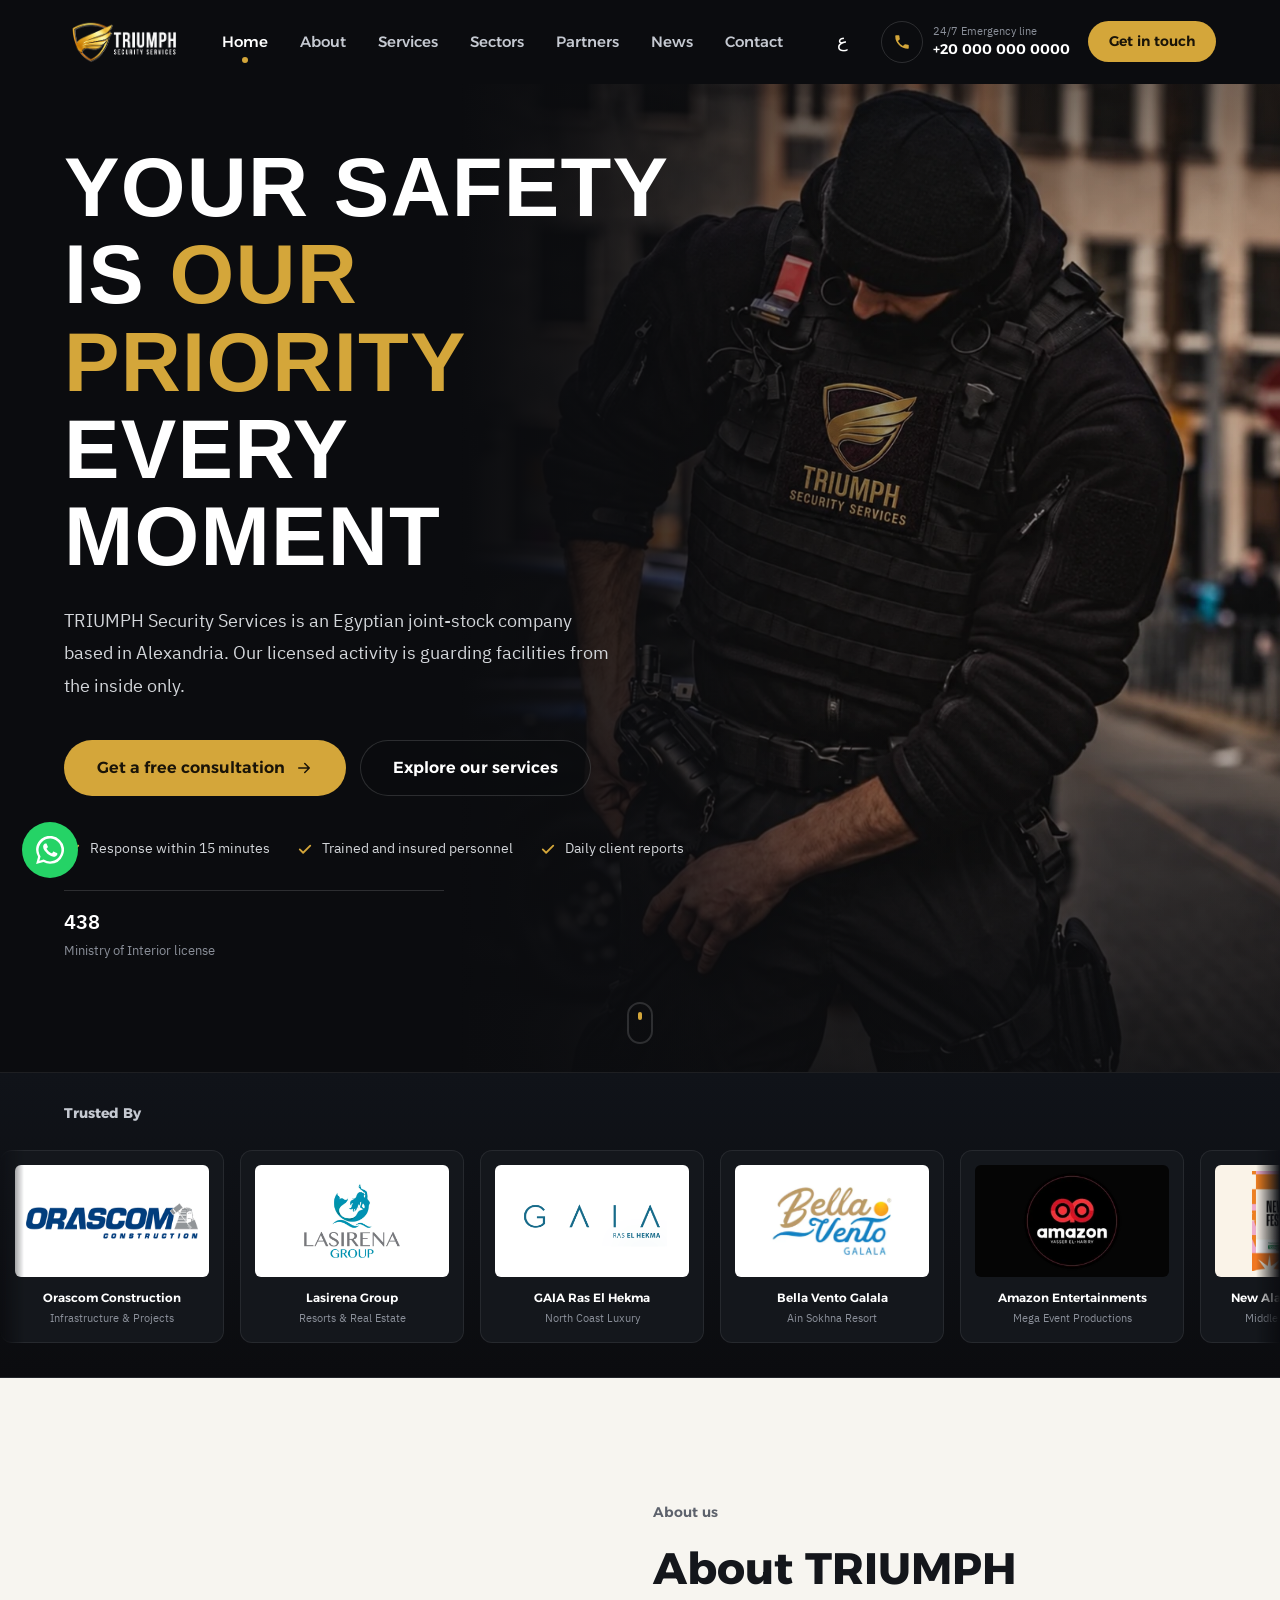
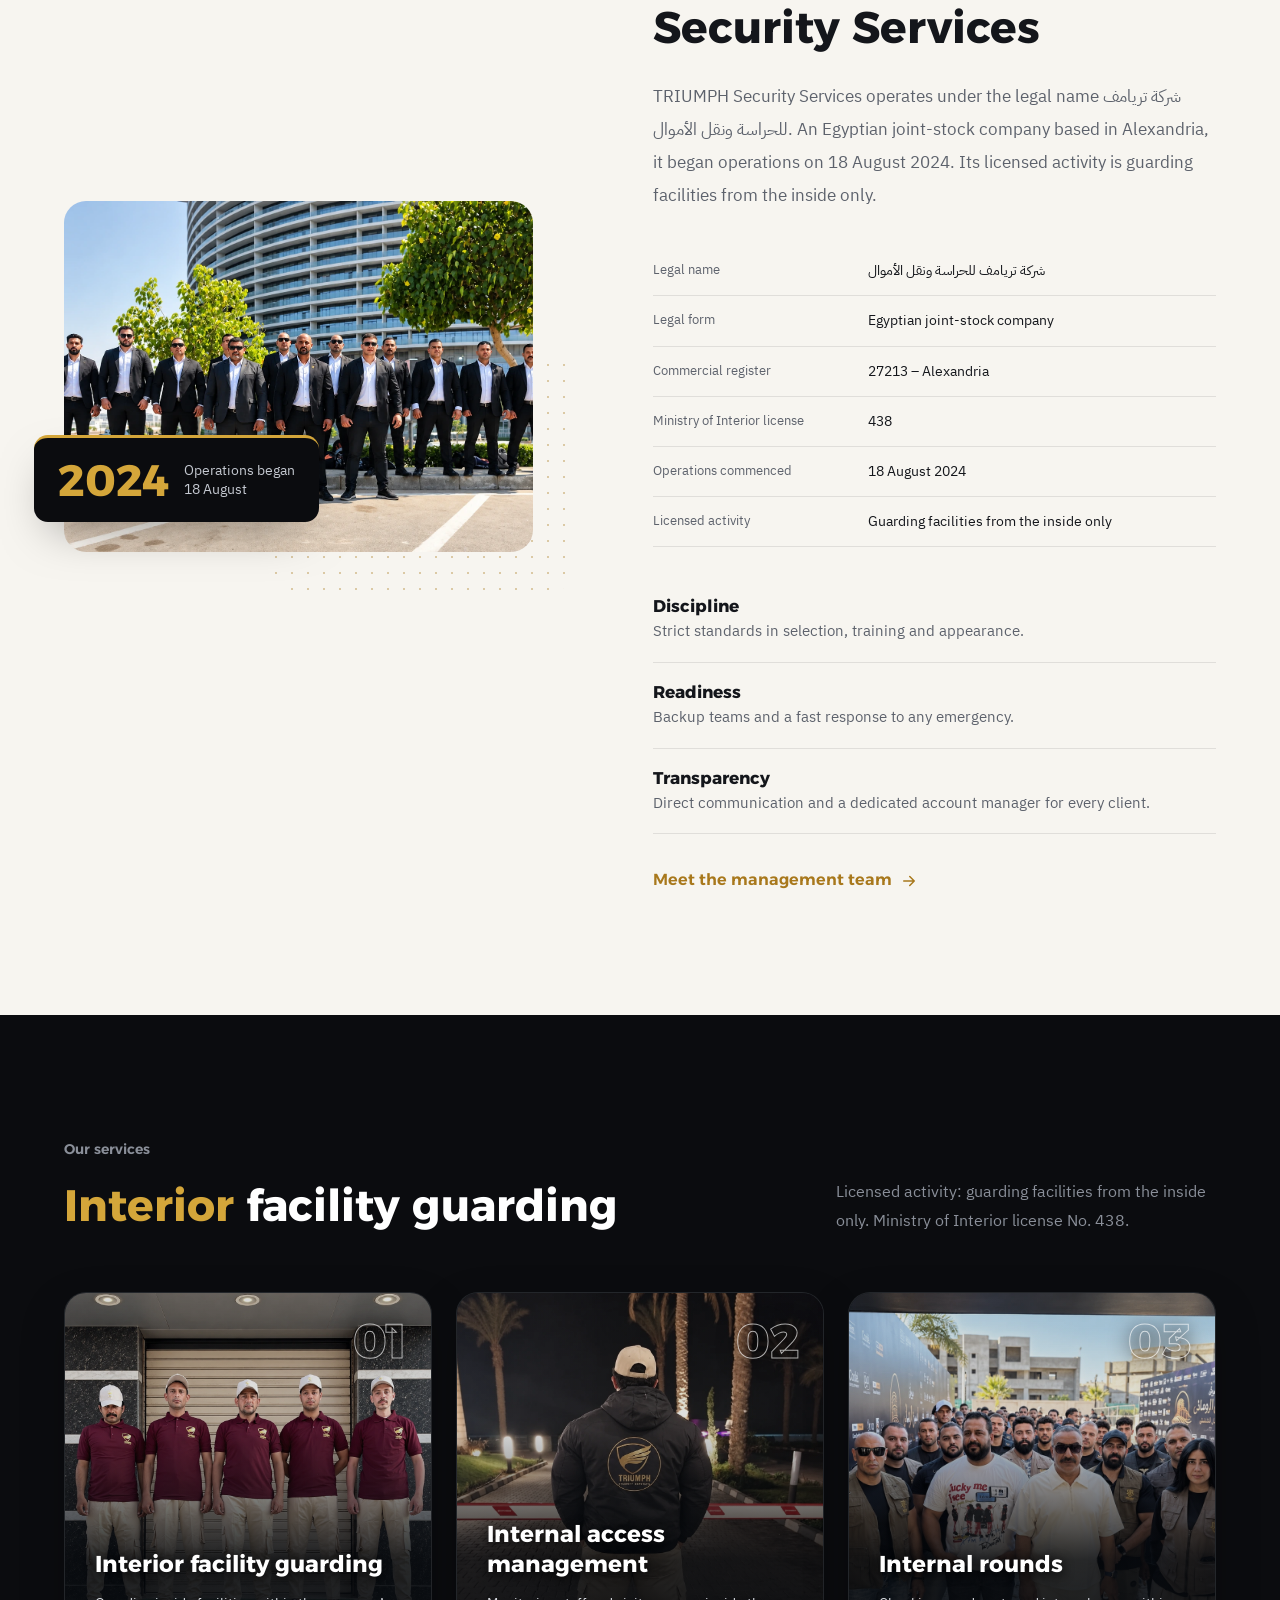
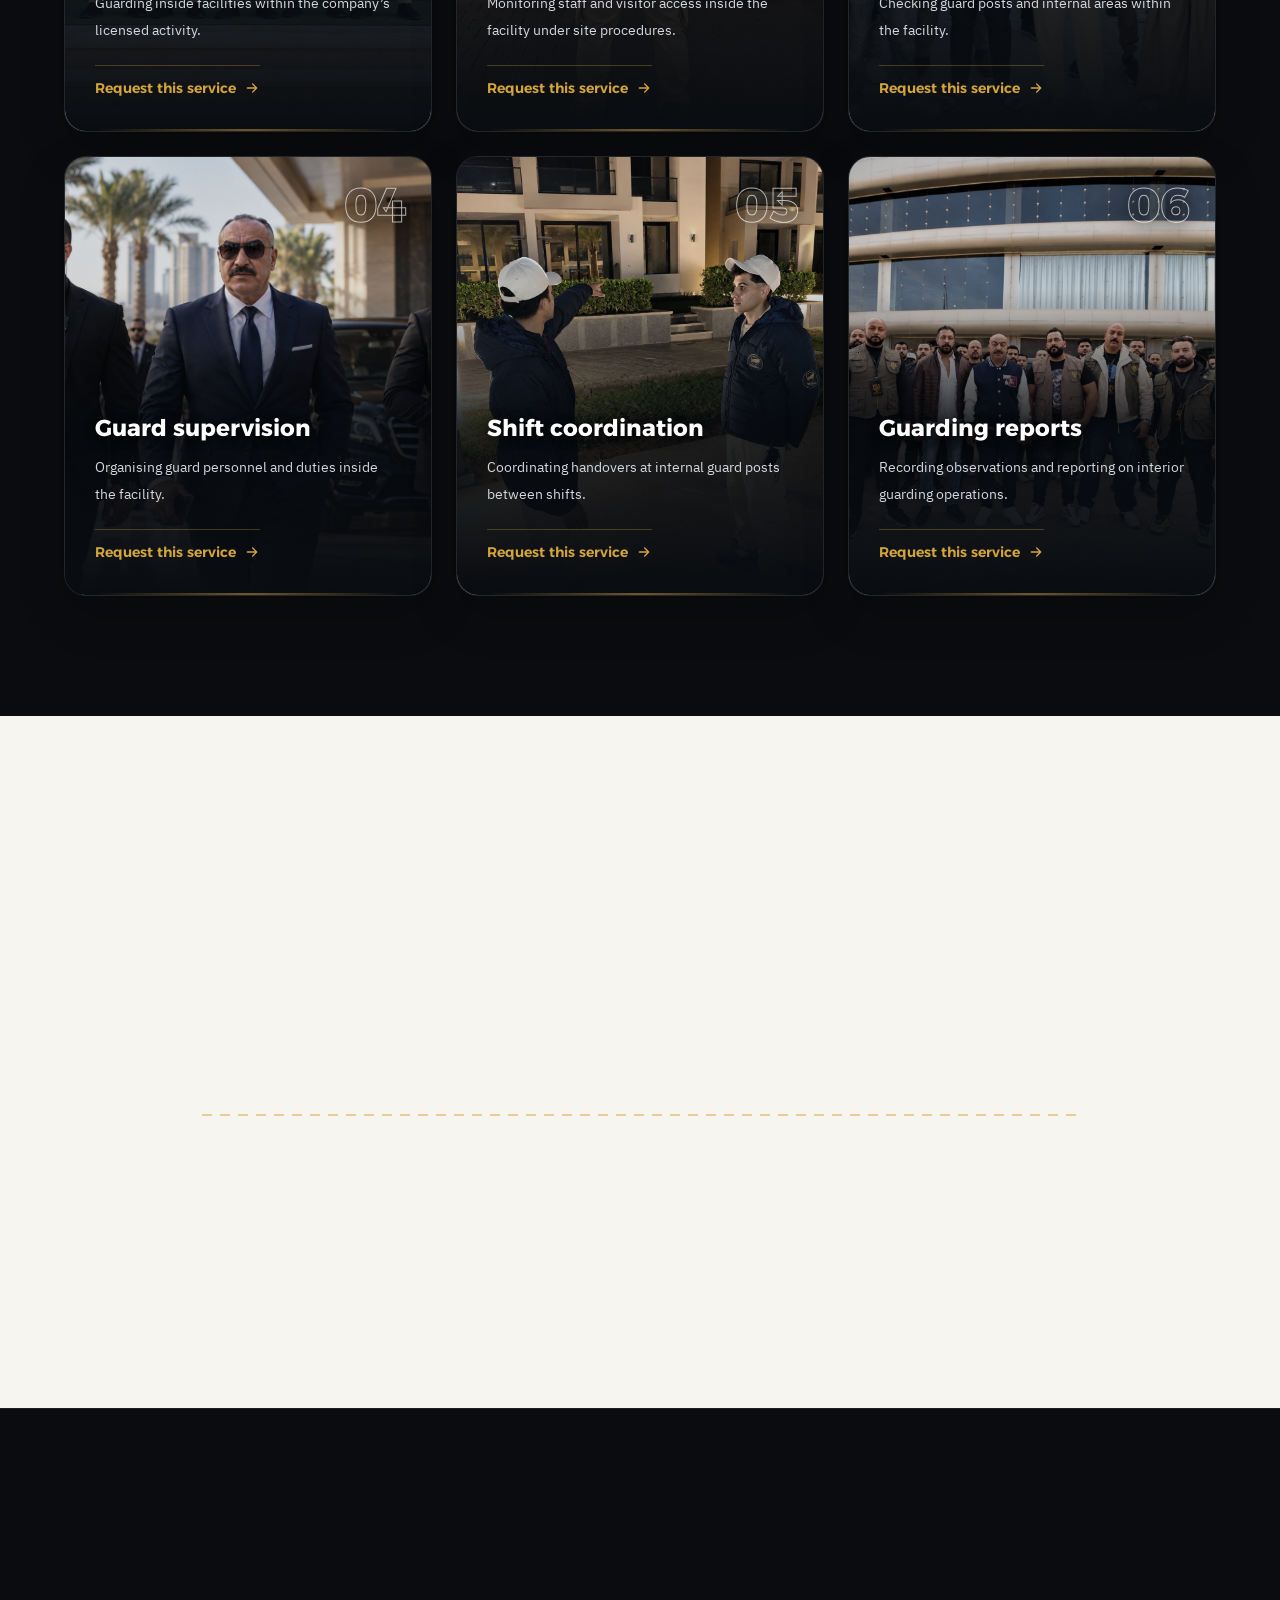
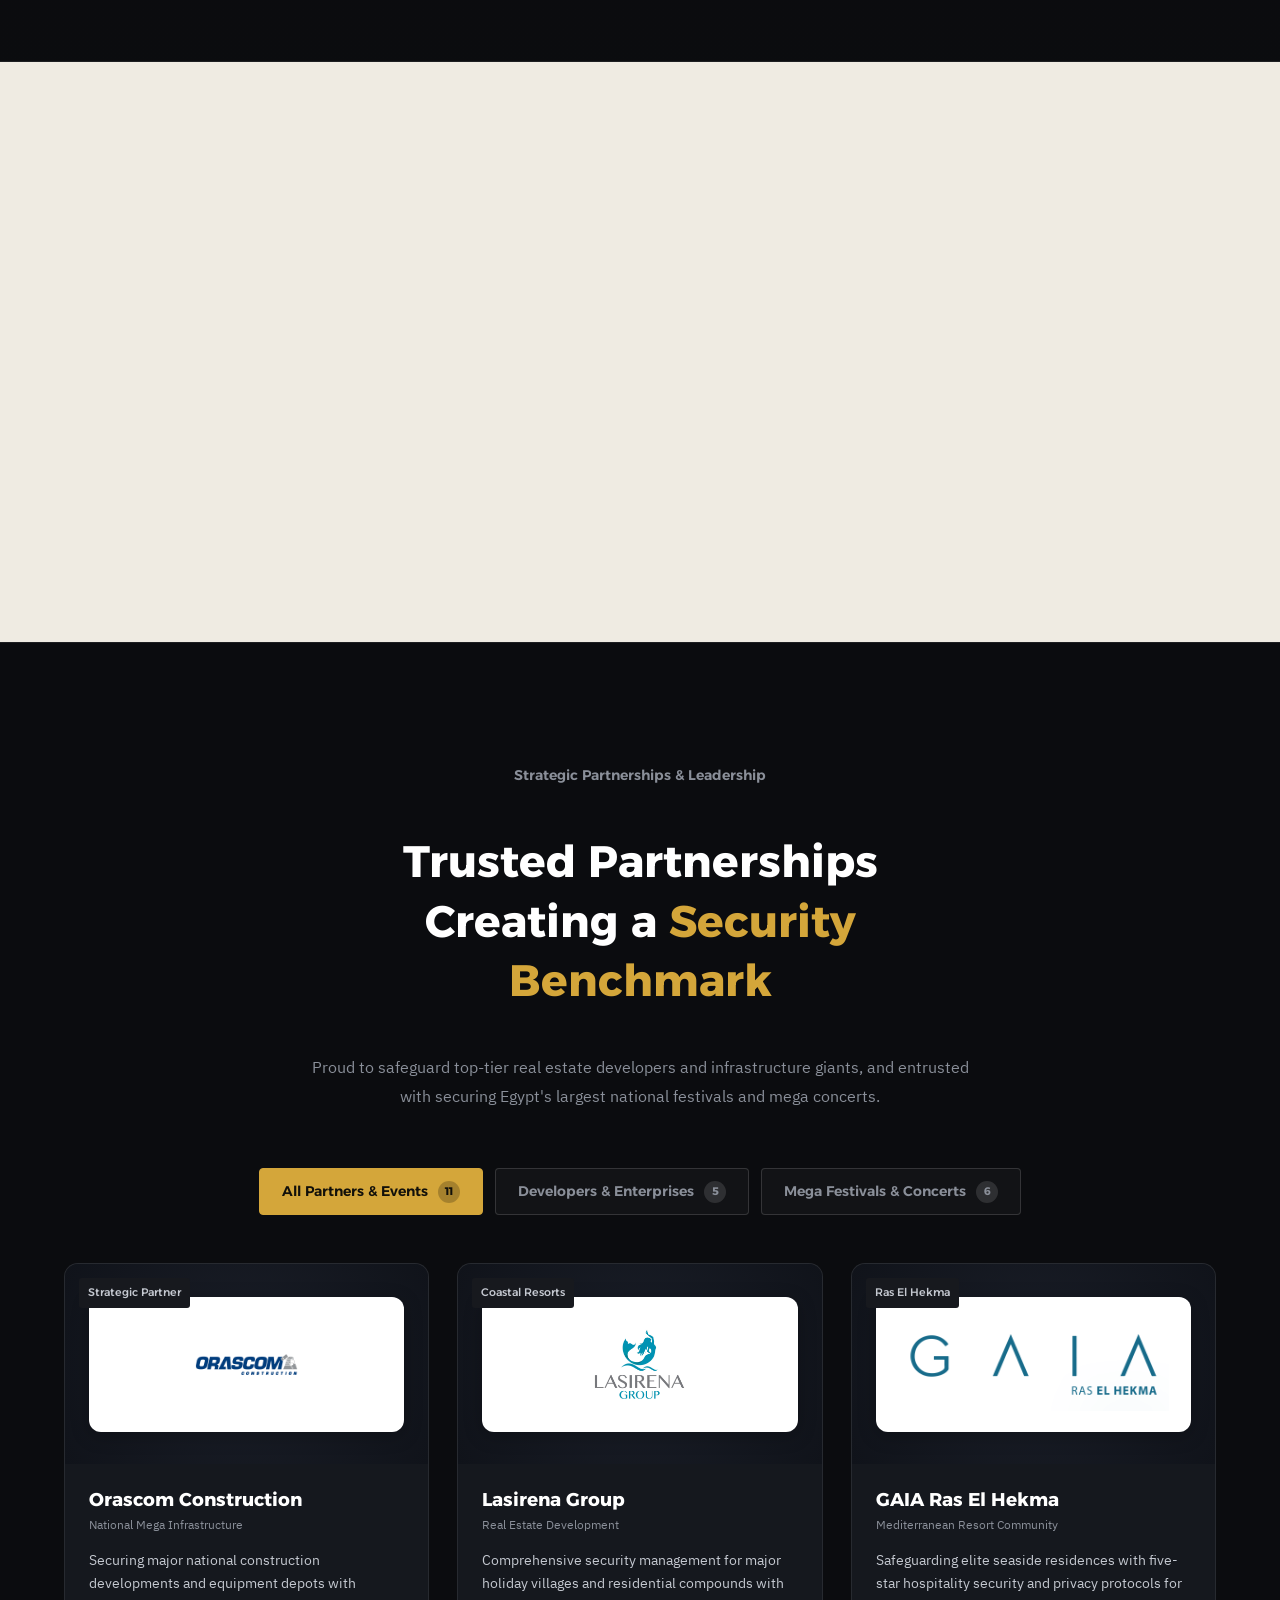
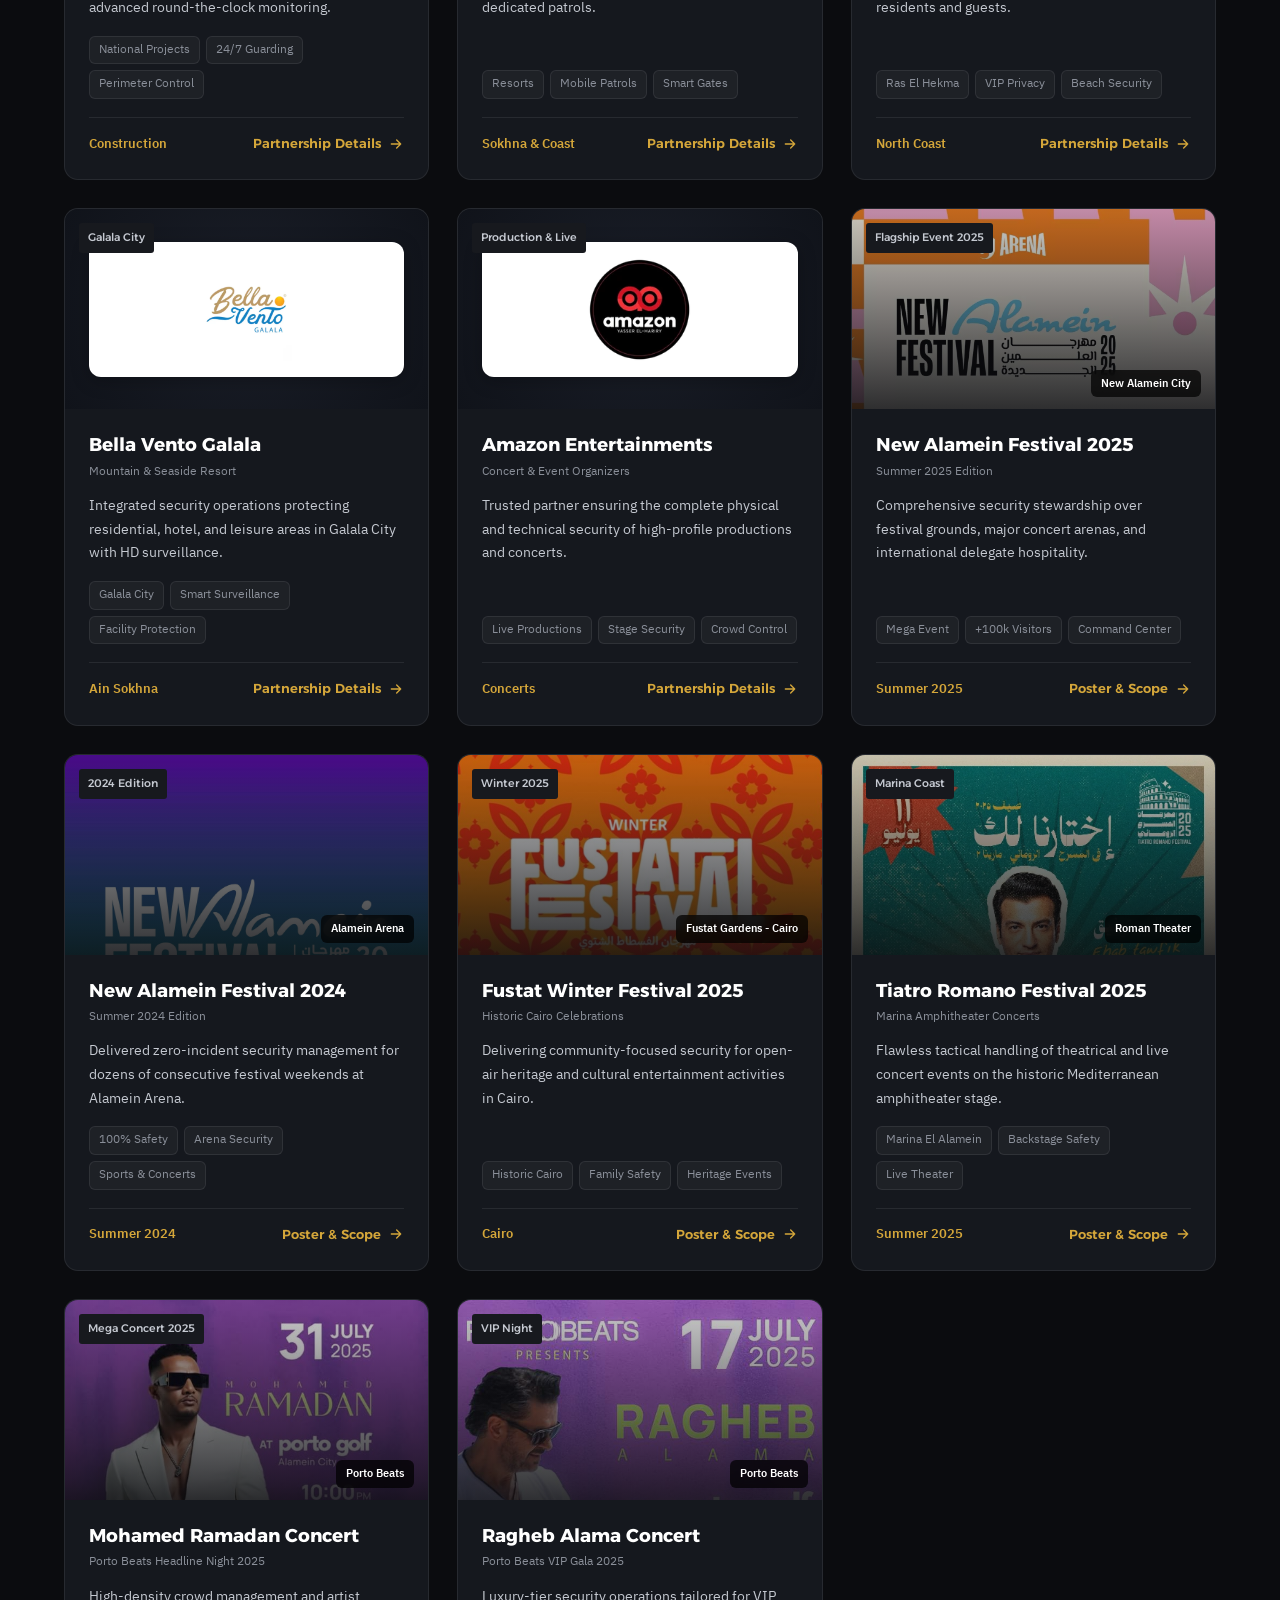
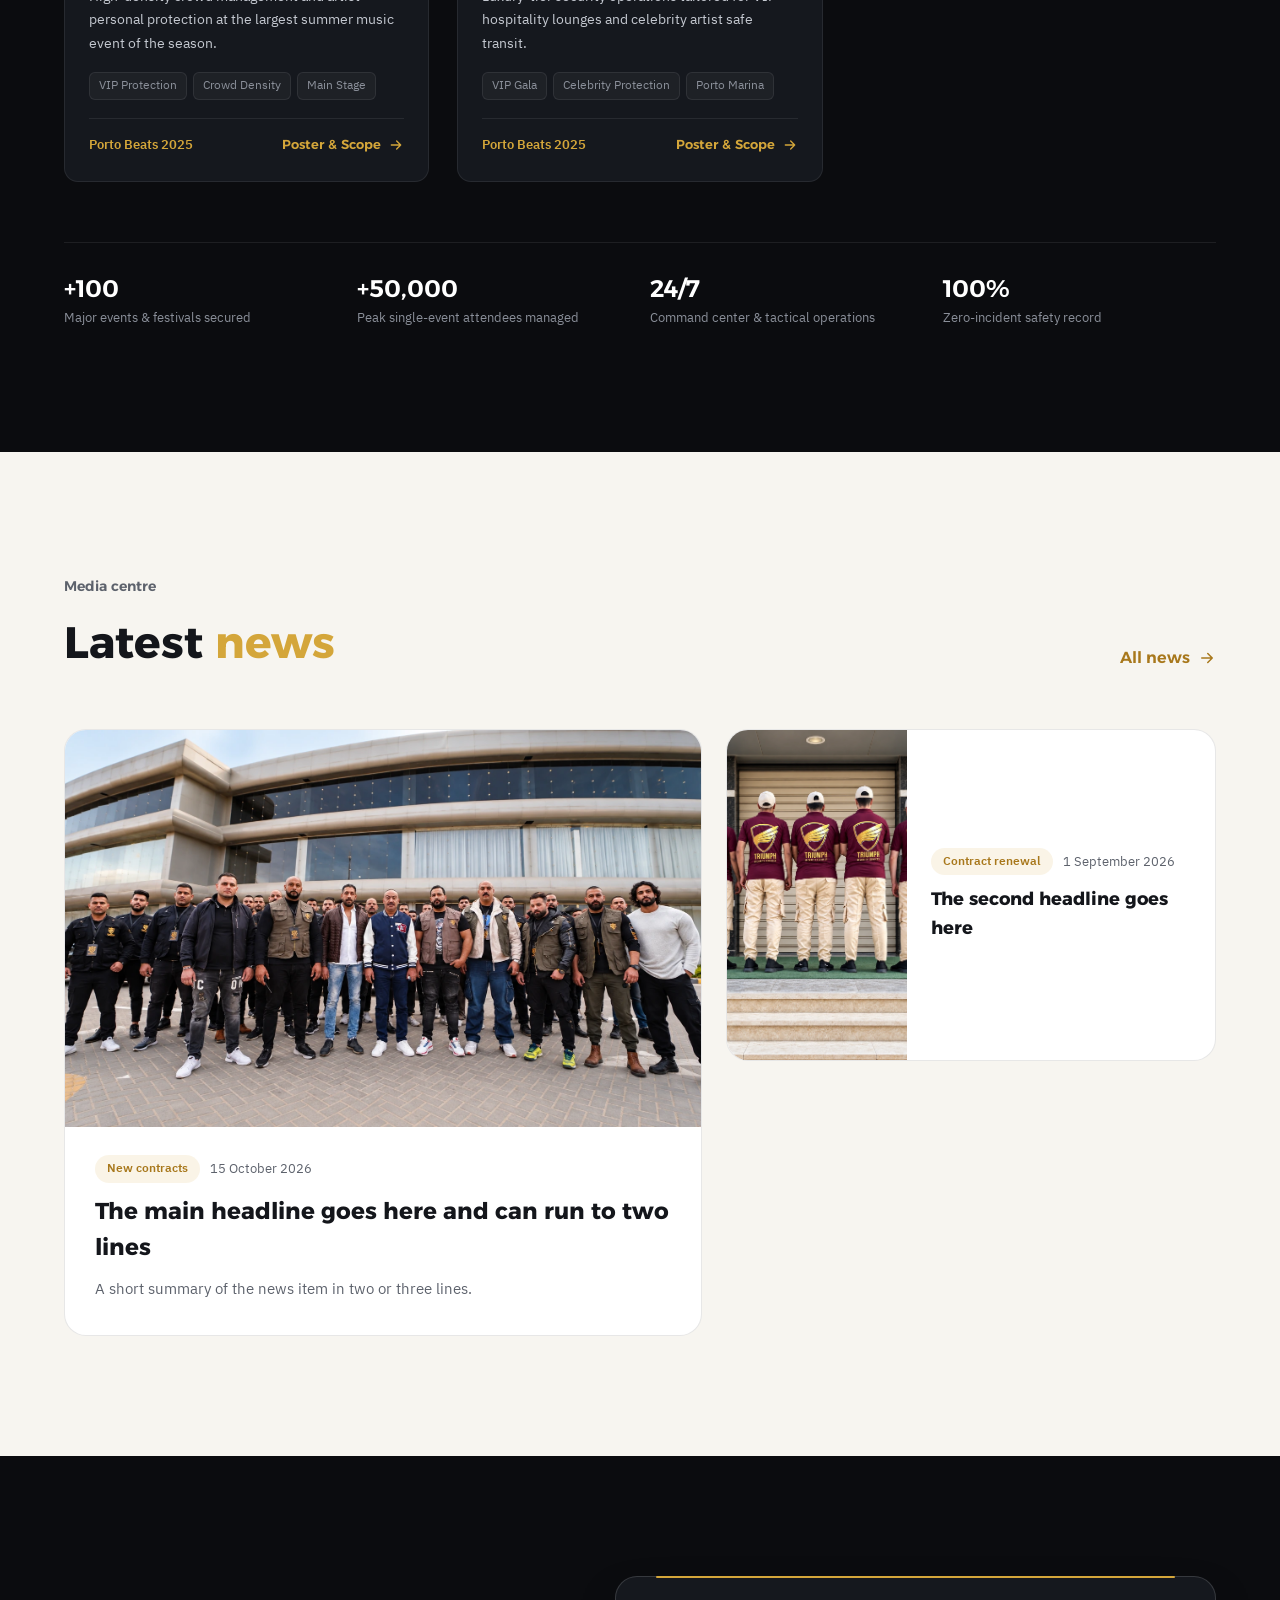
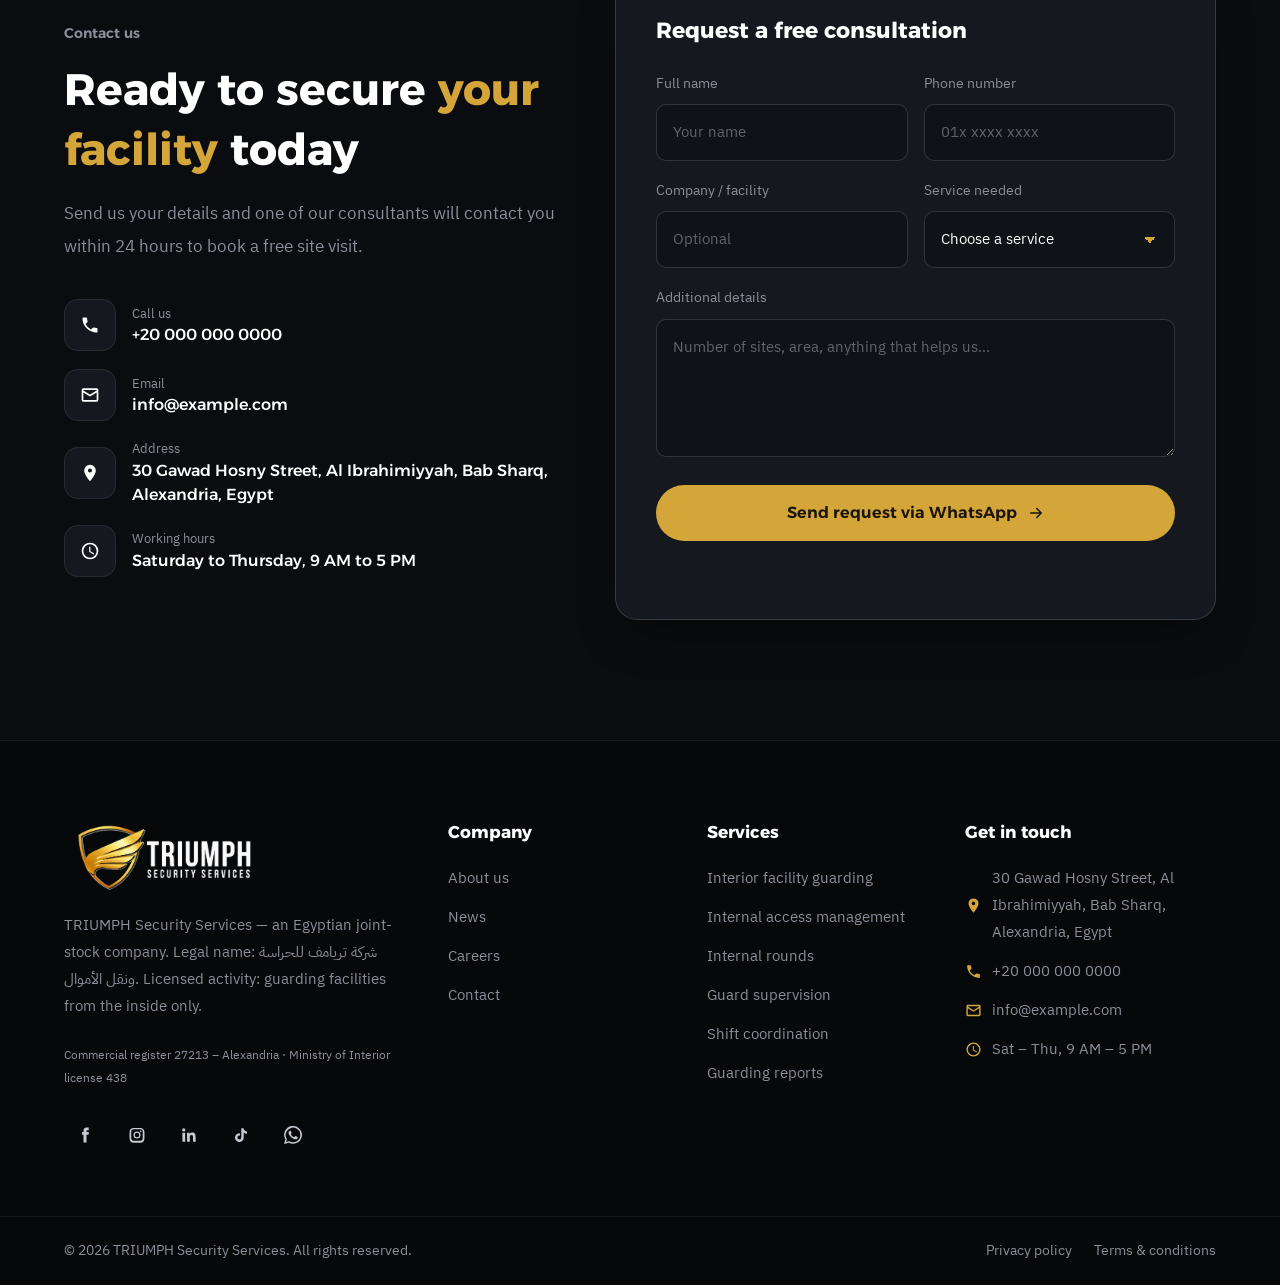
==== commit e19dcb89: "Comment out operations start date in index.html Comment out the operations start date in the hero fa" ====
--- a/index.html
+++ b/index.html
@@ -1,3 +1,4 @@
+
 <!DOCTYPE html>
 <html lang="en" dir="ltr">
 
@@ -173,7 +174,7 @@
           </ul>
           <div class="hero__facts reveal">
             <div><b>438</b><span>Ministry of Interior license</span></div>
-            <div><b>2024</b><span>Operations began on 18 August</span></div>
+            <!-- <div><b>2024</b><span>Operations began on 18 August</span></div> -->
           </div>
         </div>
       </div>
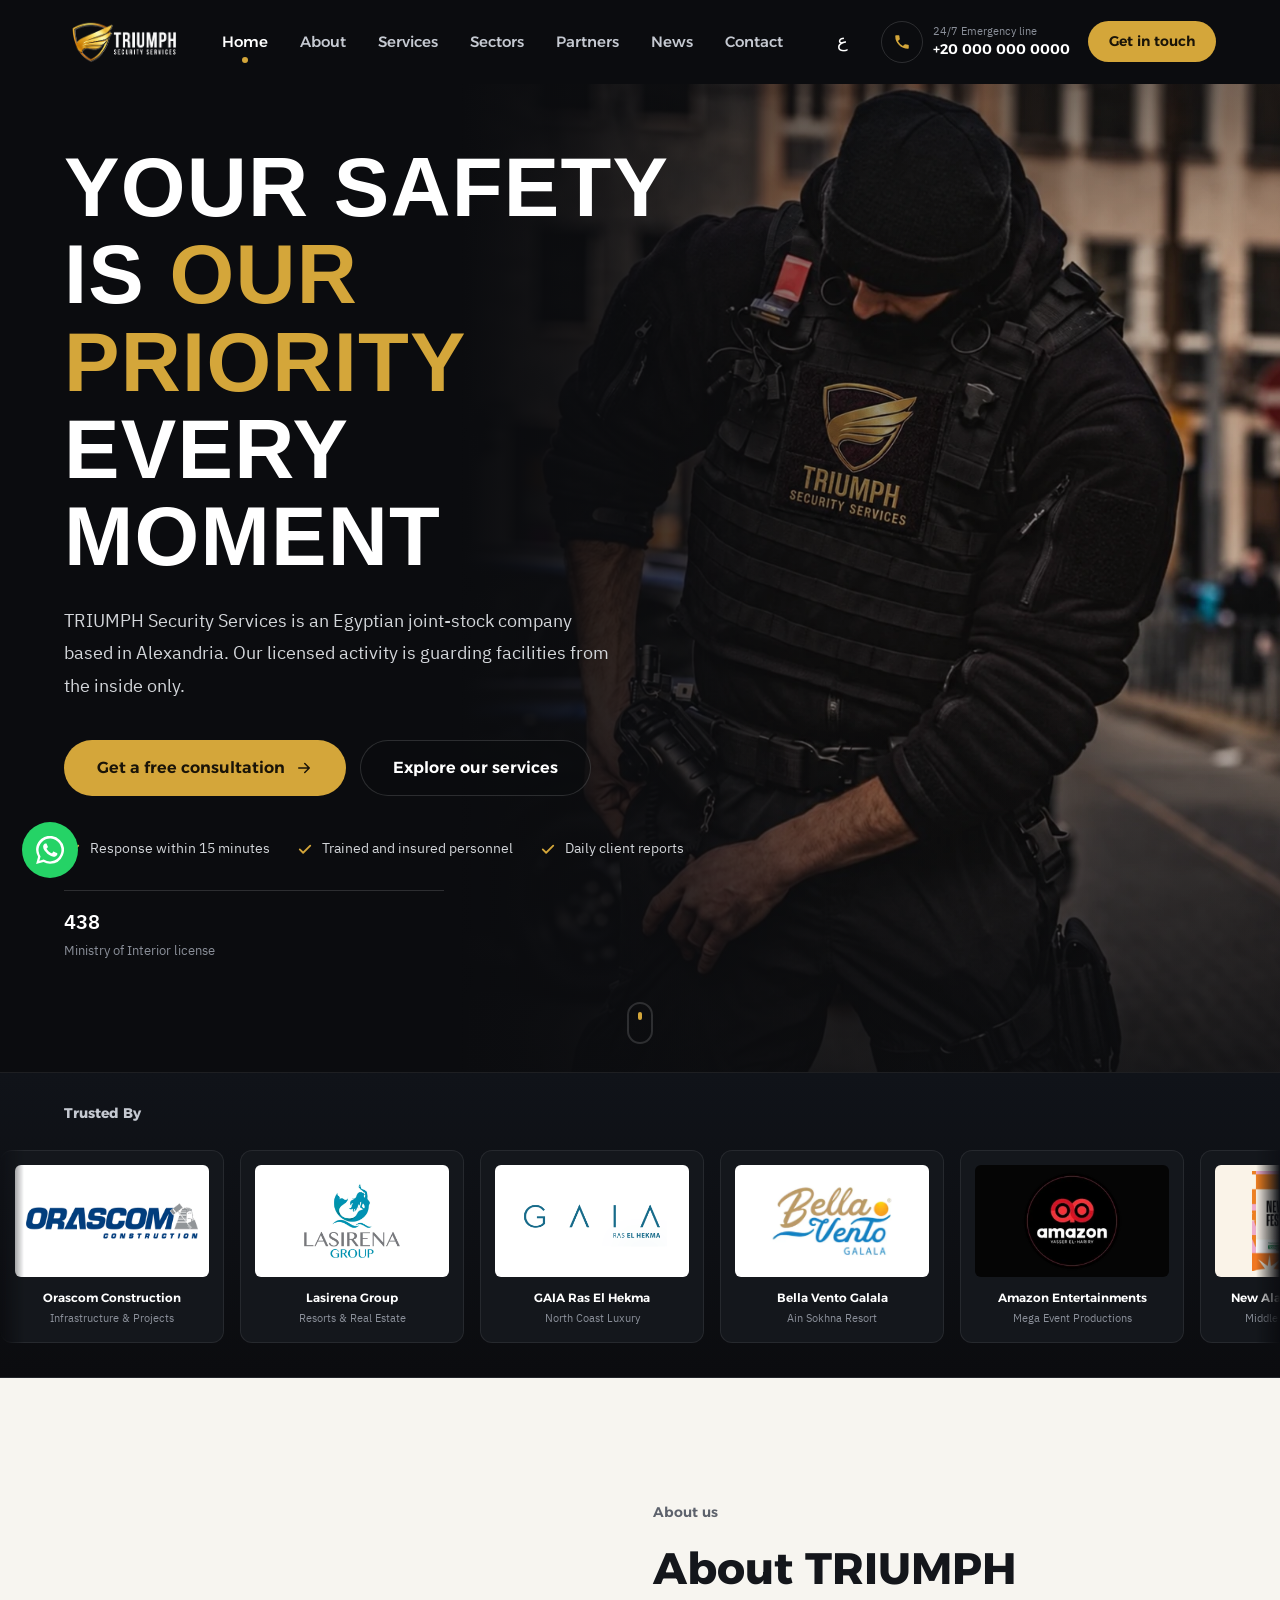
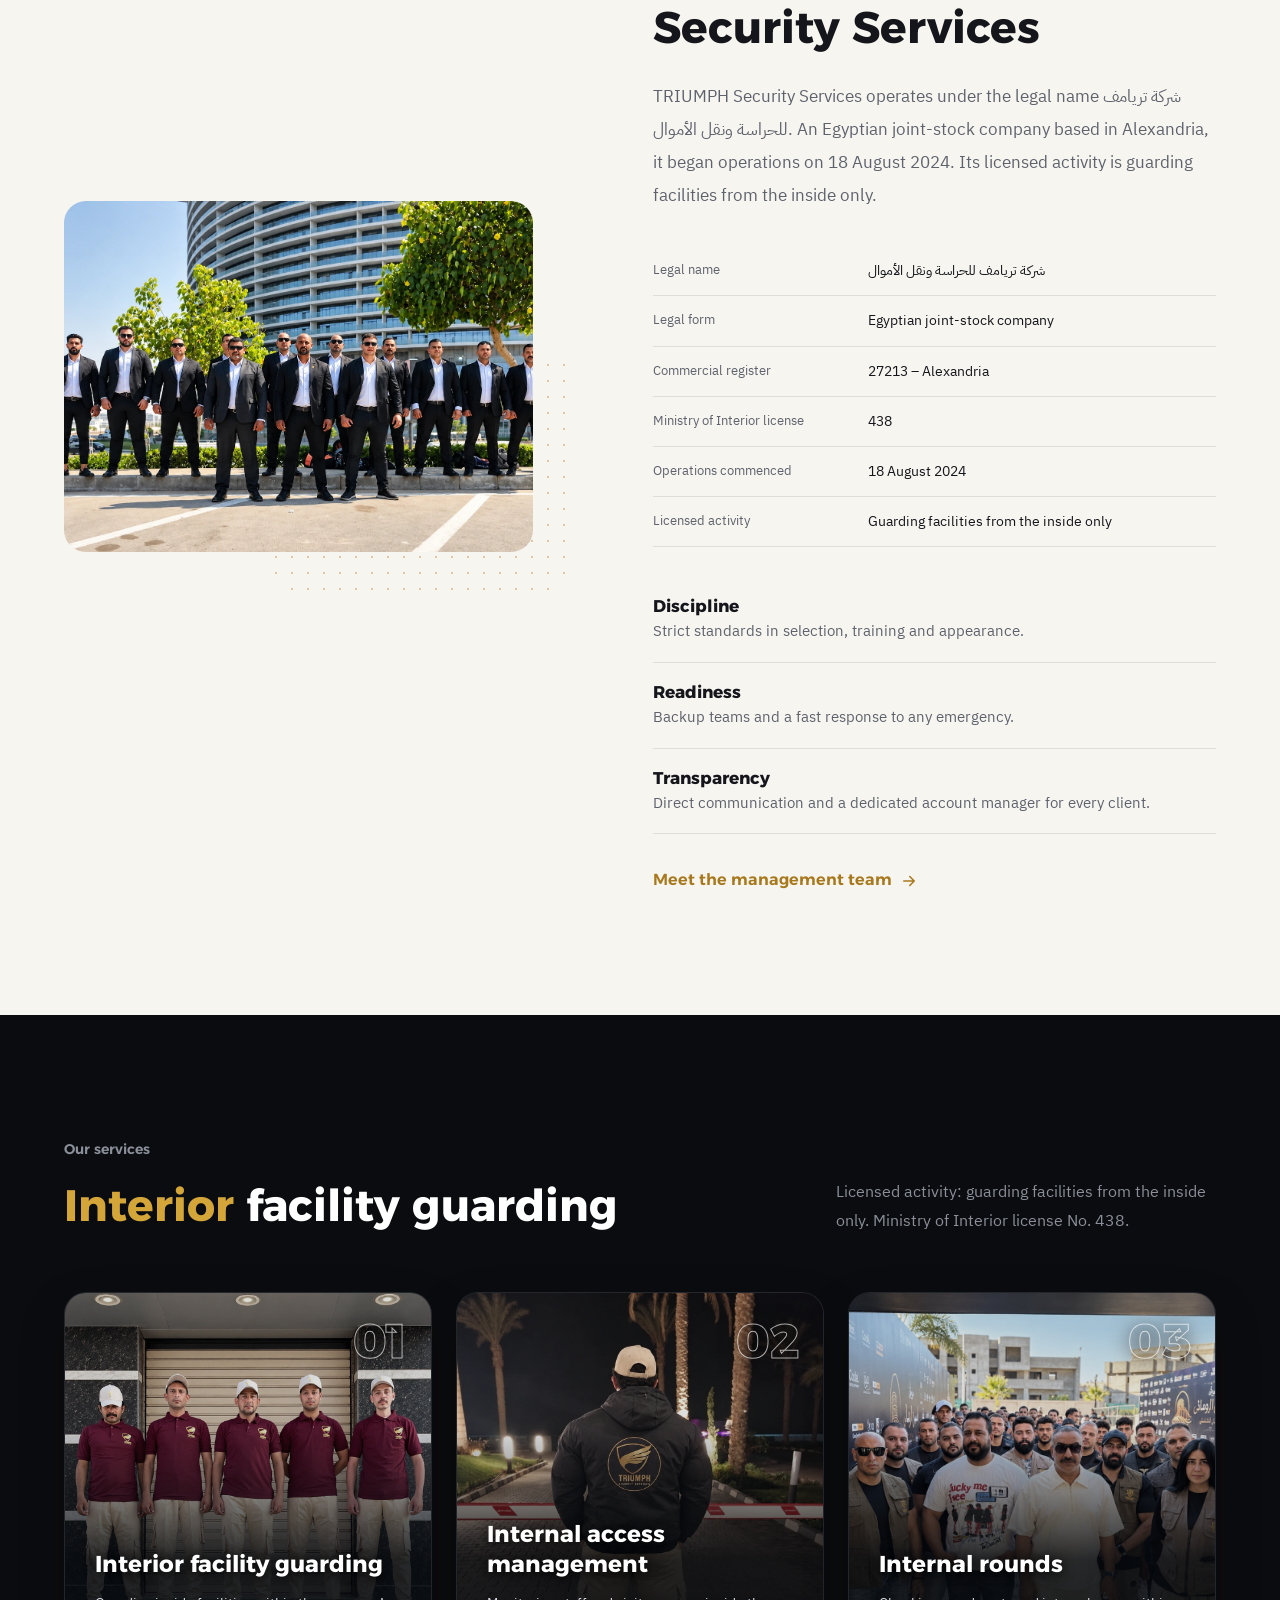
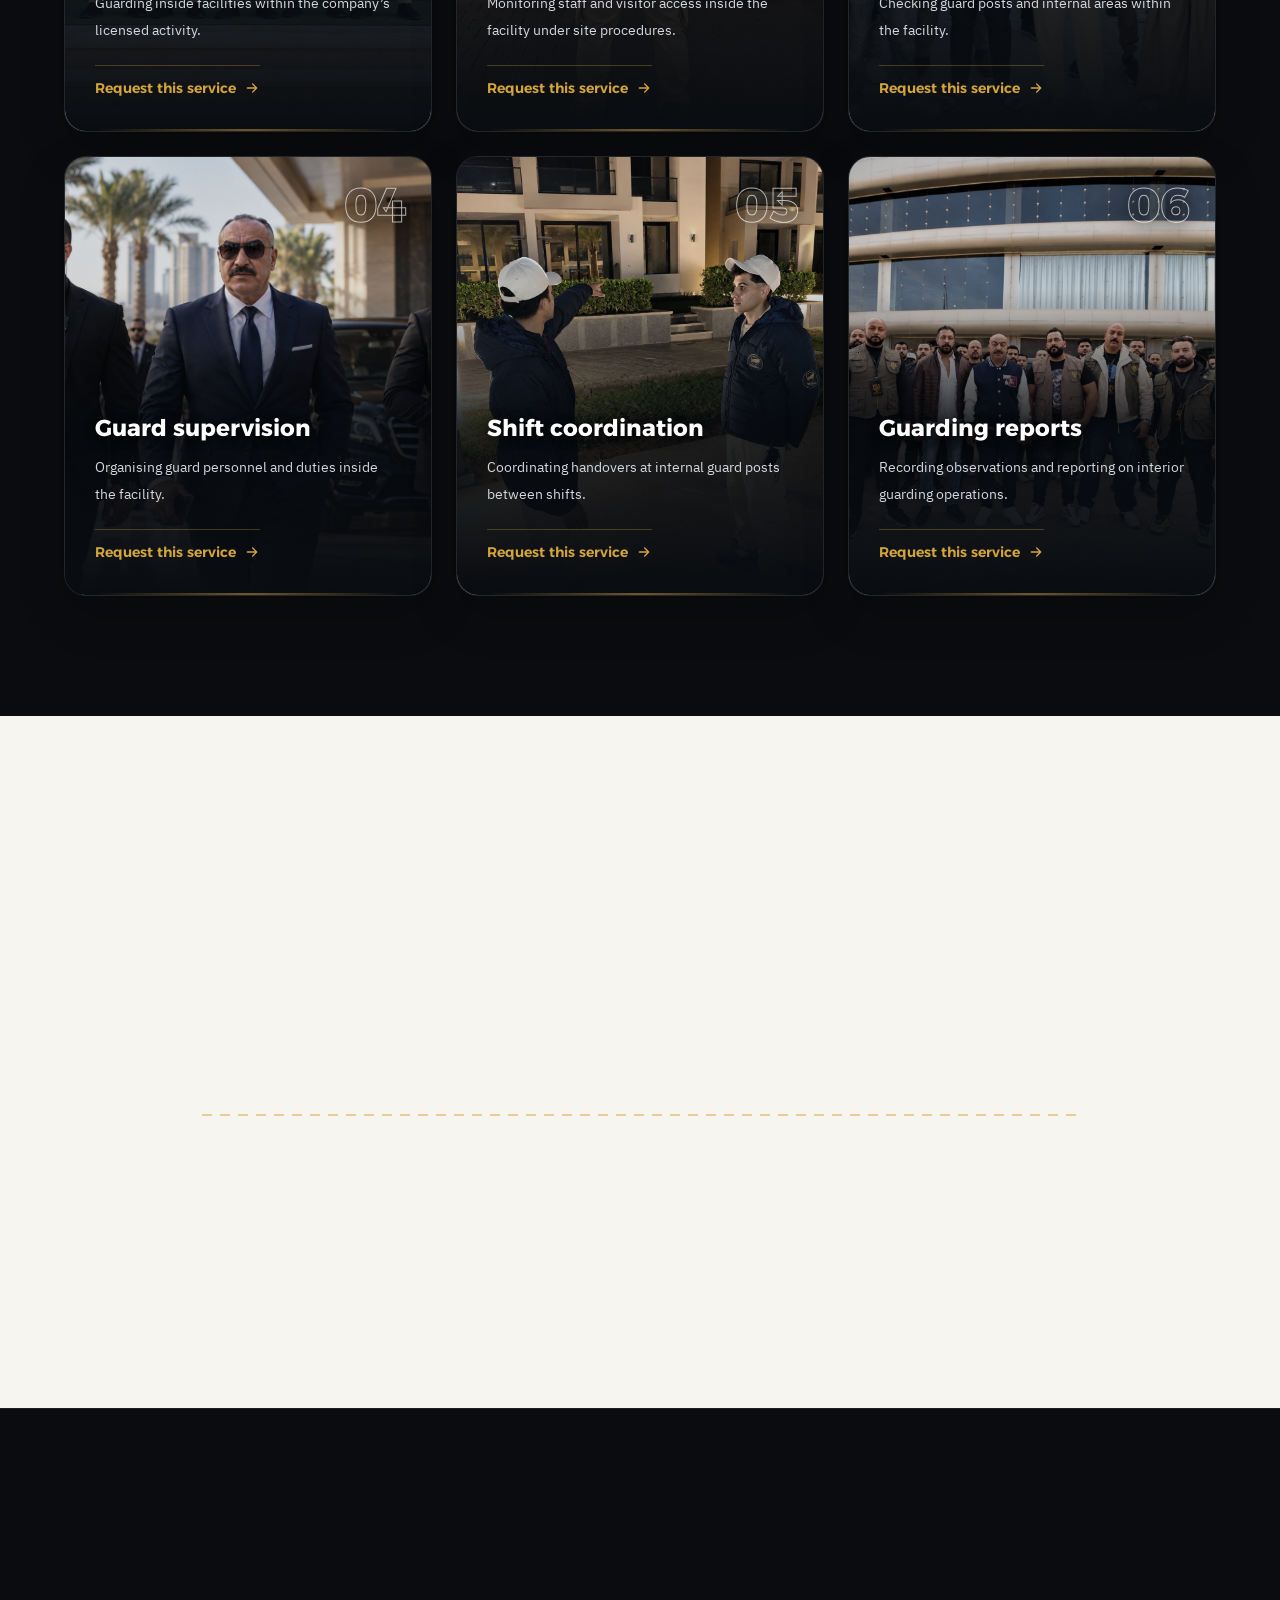
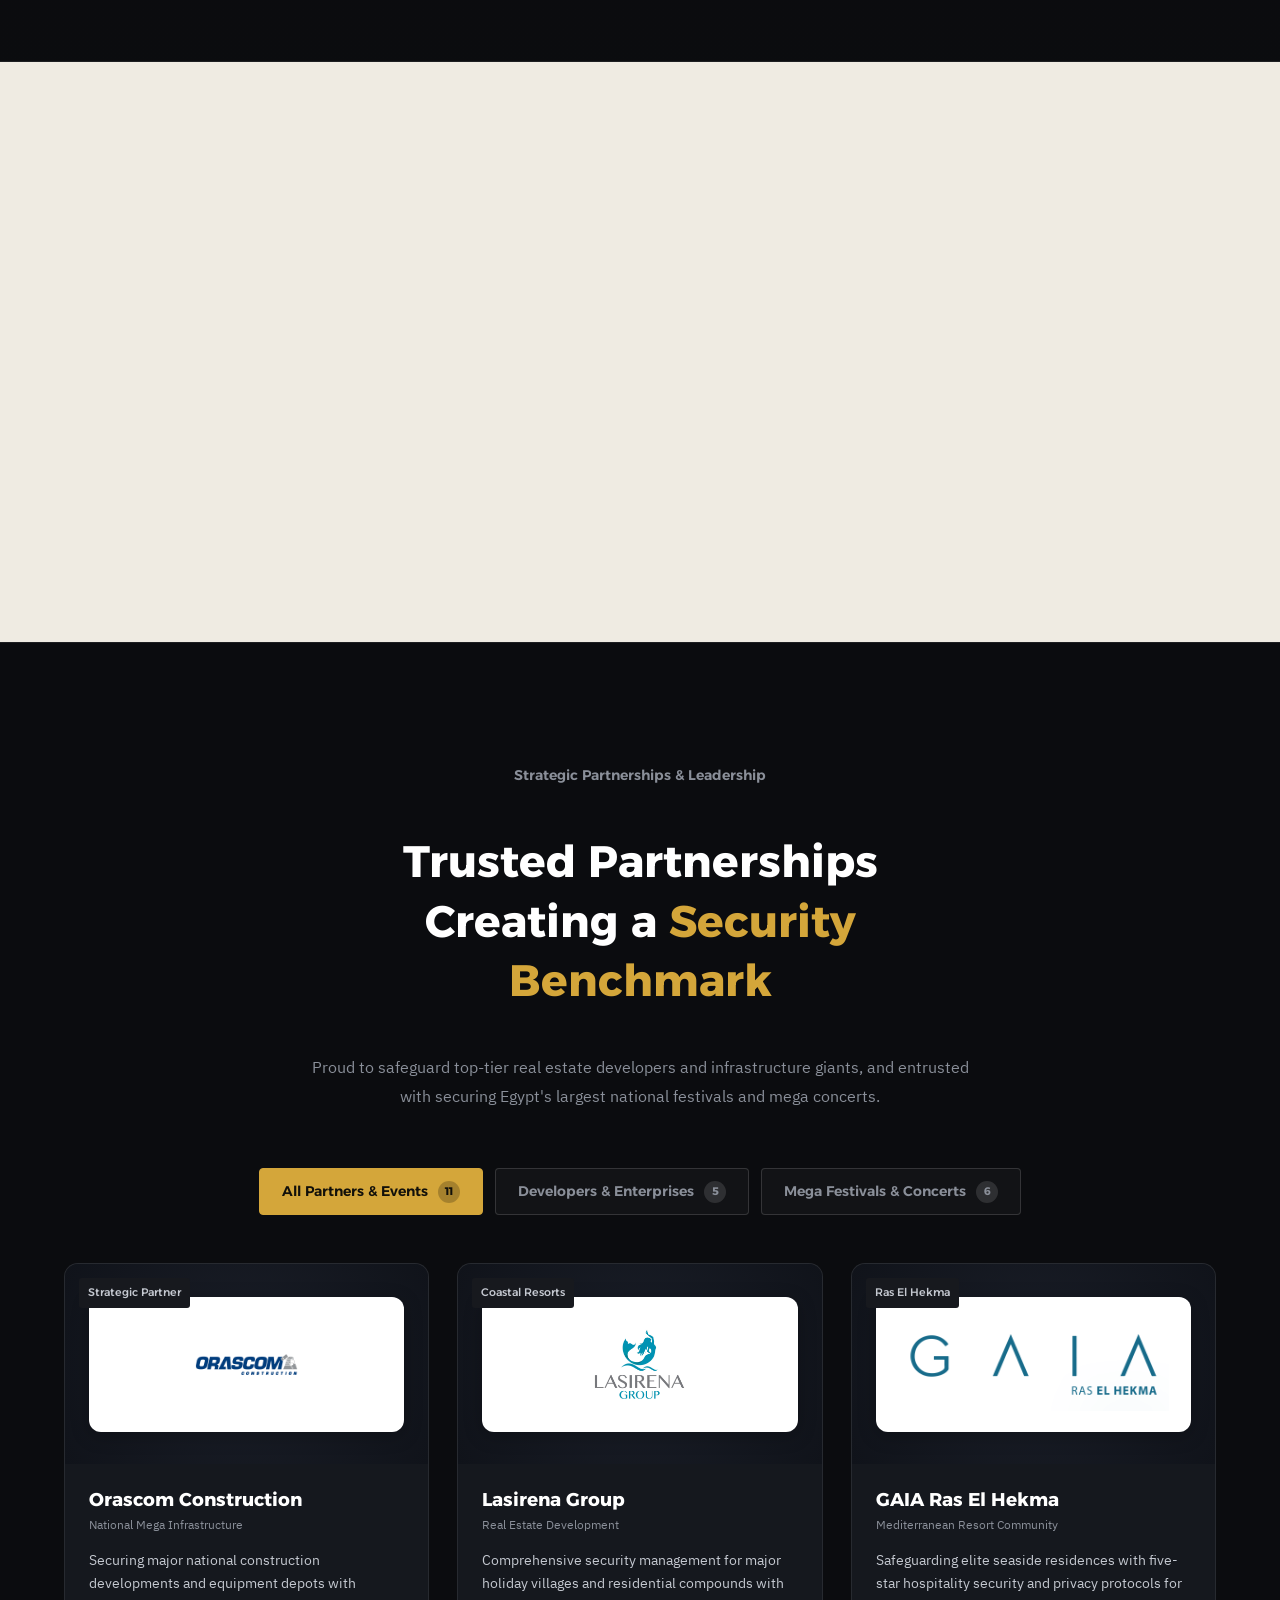
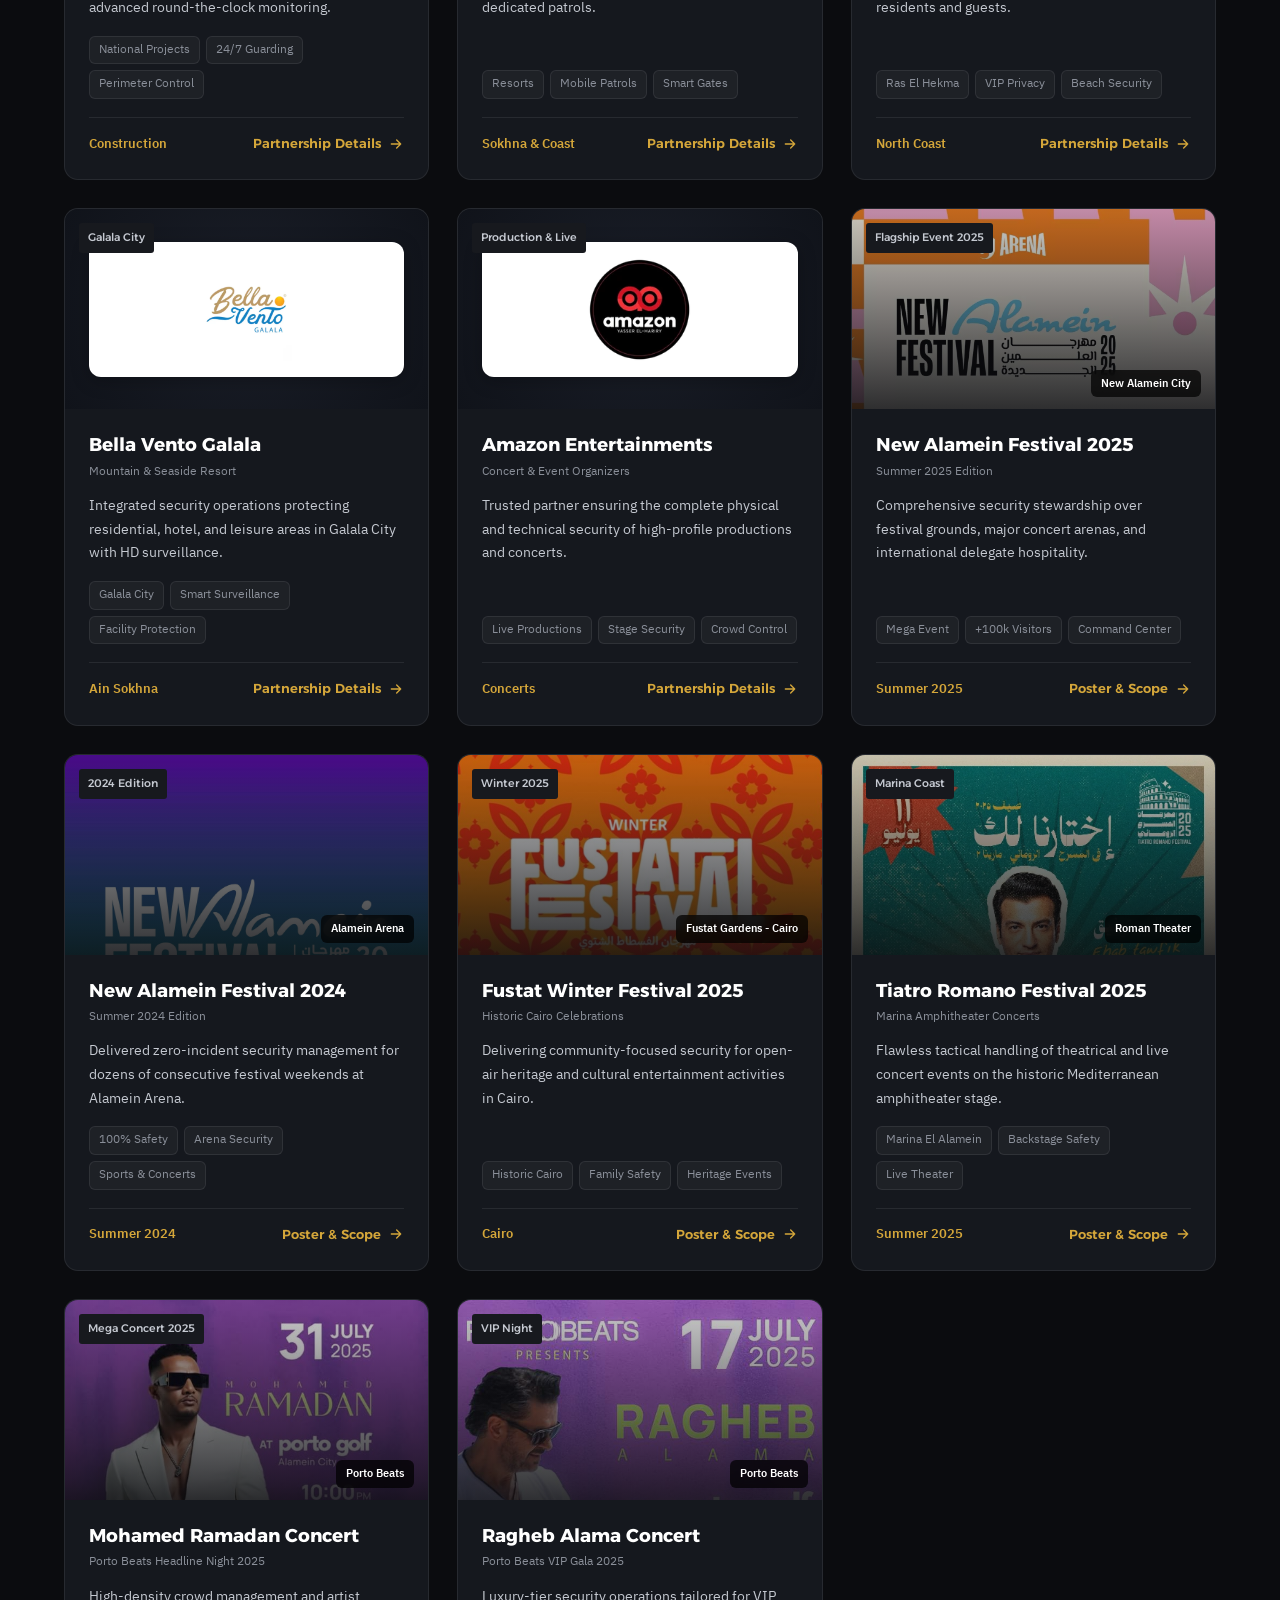
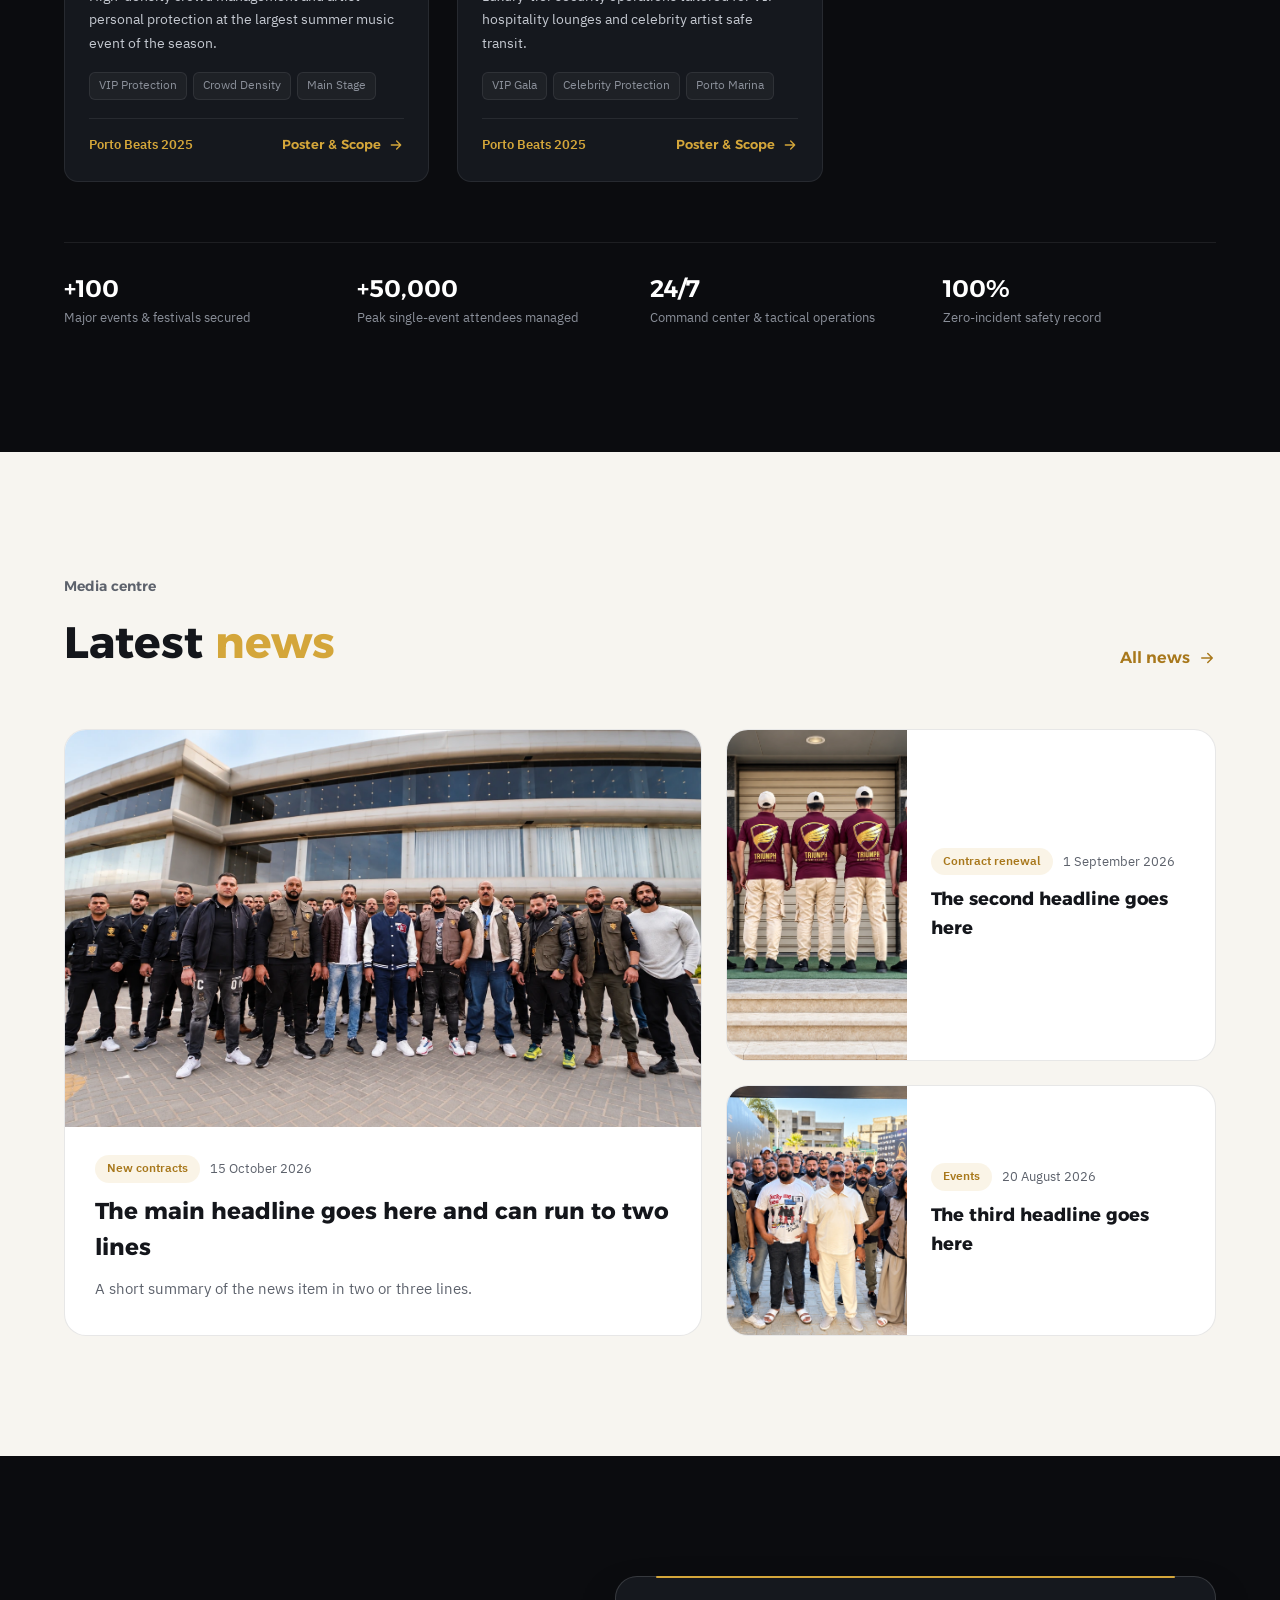
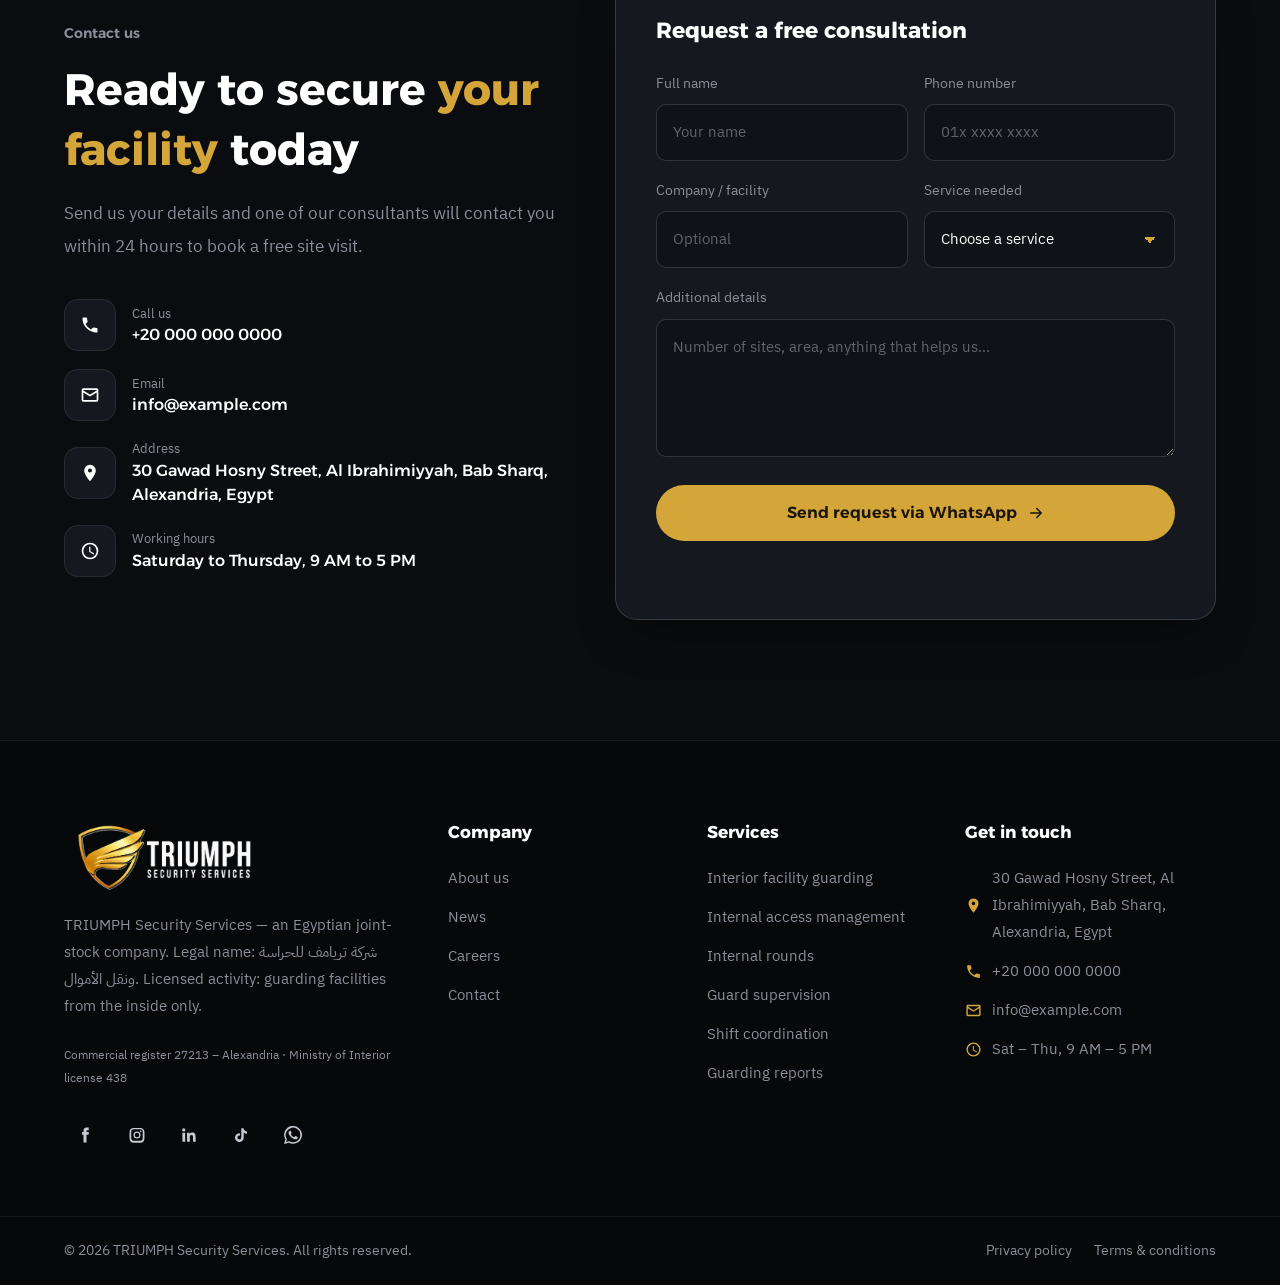
==== commit c20b9f2d: "Comment out operations date in about section Comment out the operations date section in the about se" ====
--- a/index.html
+++ b/index.html
@@ -14,6 +14,7 @@
   <link rel="icon" href="assets/favicon/favicon.svg" type="image/svg+xml">
   <link rel="icon" href="assets/favicon/favicon-96x96.png" type="image/png" sizes="96x96">
   <link rel="shortcut icon" href="assets/favicon/favicon.ico">
+  
   <link rel="apple-touch-icon" href="assets/favicon/apple-touch-icon.png" sizes="180x180">
   <link rel="preconnect" href="https://fonts.googleapis.com">
   <link rel="preconnect" href="https://fonts.gstatic.com" crossorigin>
@@ -319,7 +320,7 @@
       <div class="container about__grid">
         <div class="about__media reveal">
           <img src="photos/photo (3).webp" alt="Triumph team outside a facility" loading="lazy" class="about__img">
-          <div class="about__exp"><b>2024</b><span>Operations began<br>18 August</span></div>
+          <!-- <div class="about__exp"><b>2024</b><span>Operations began<br>18 August</span></div> -->
           <div class="about__pattern" aria-hidden="true"></div>
         </div>
 
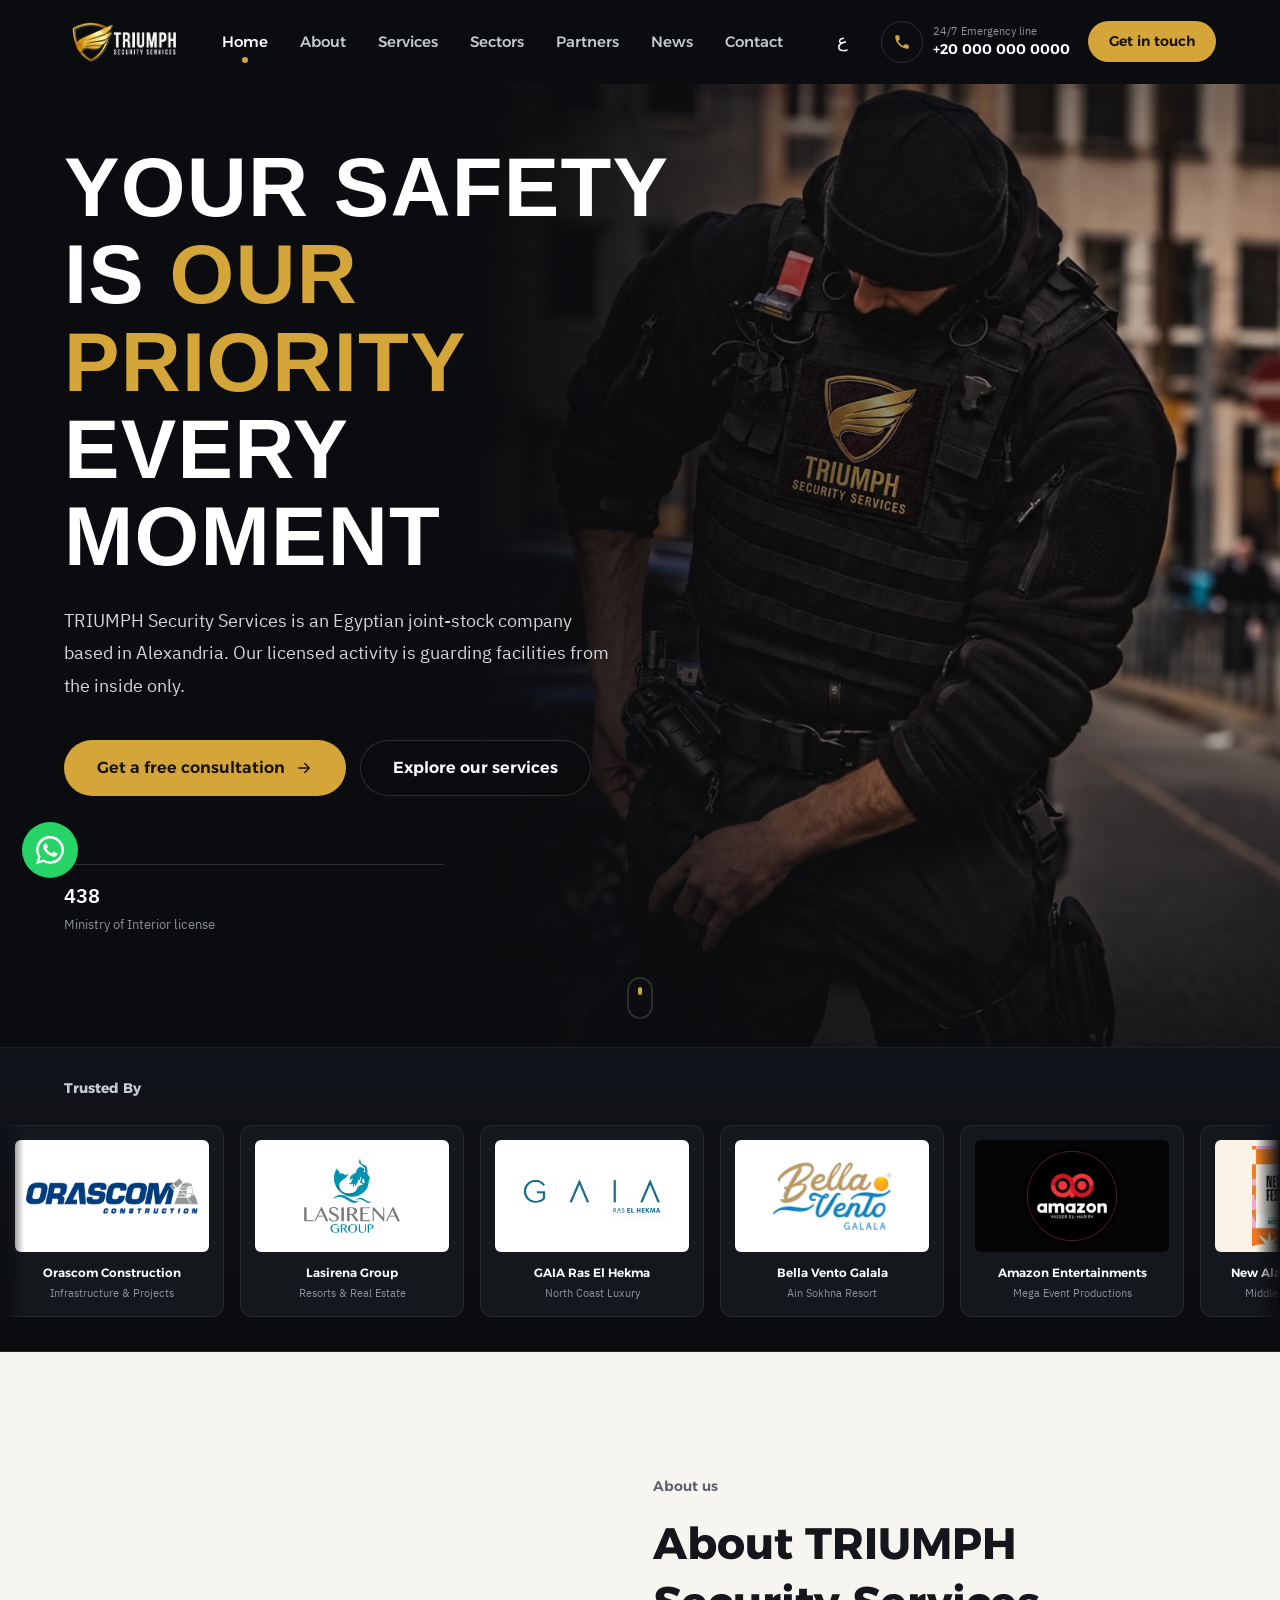
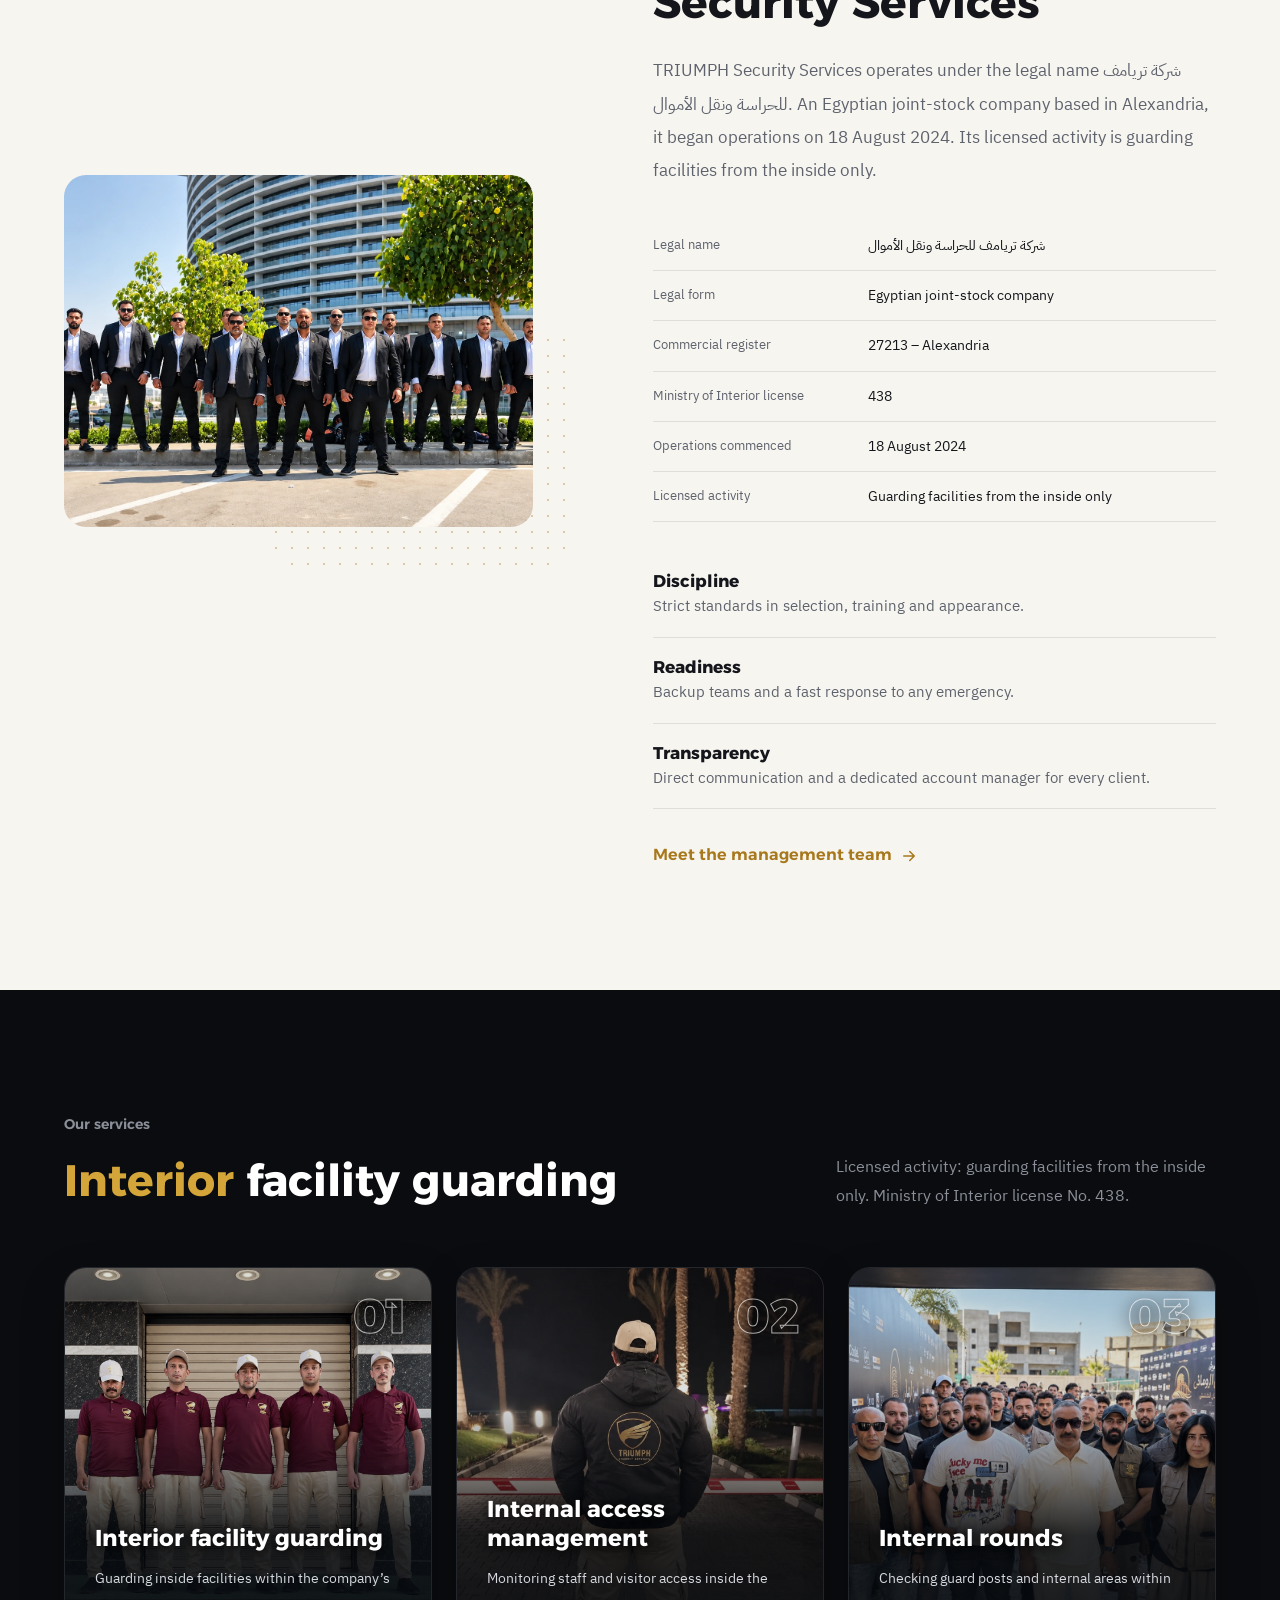
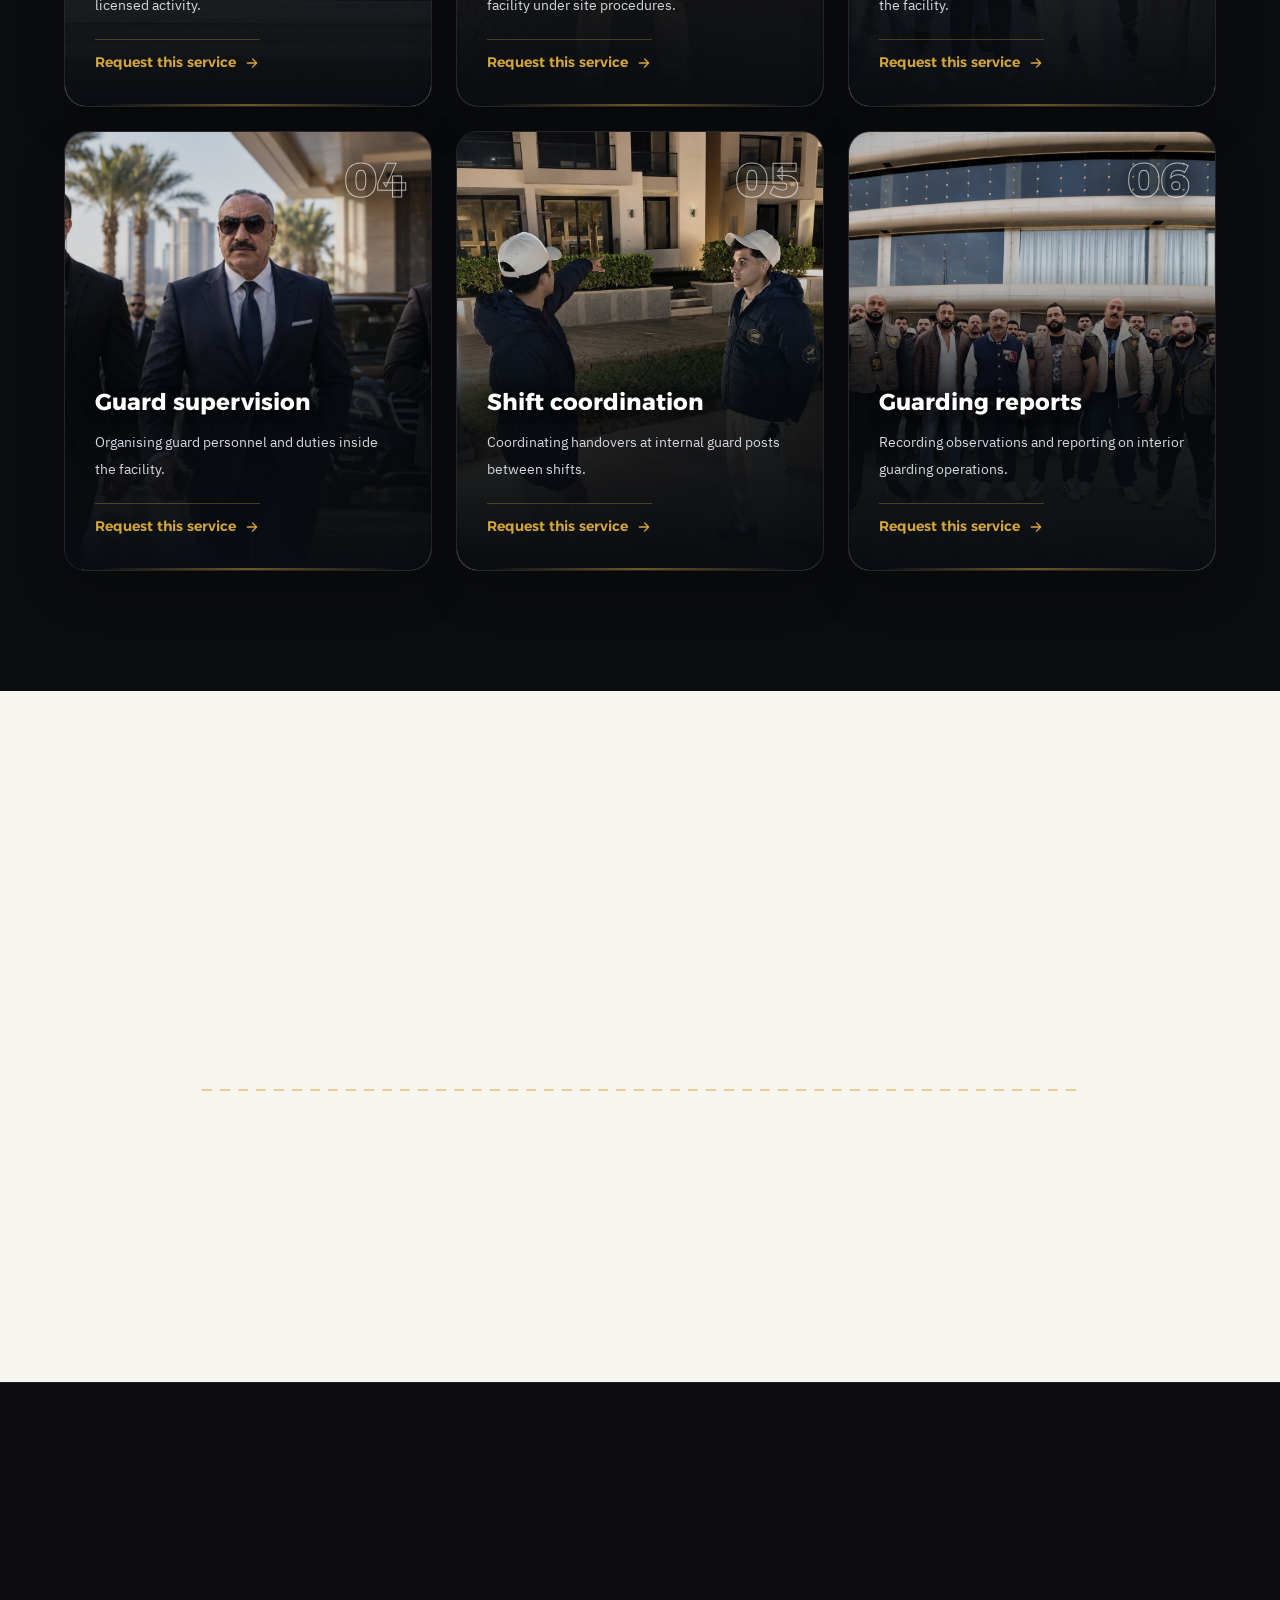
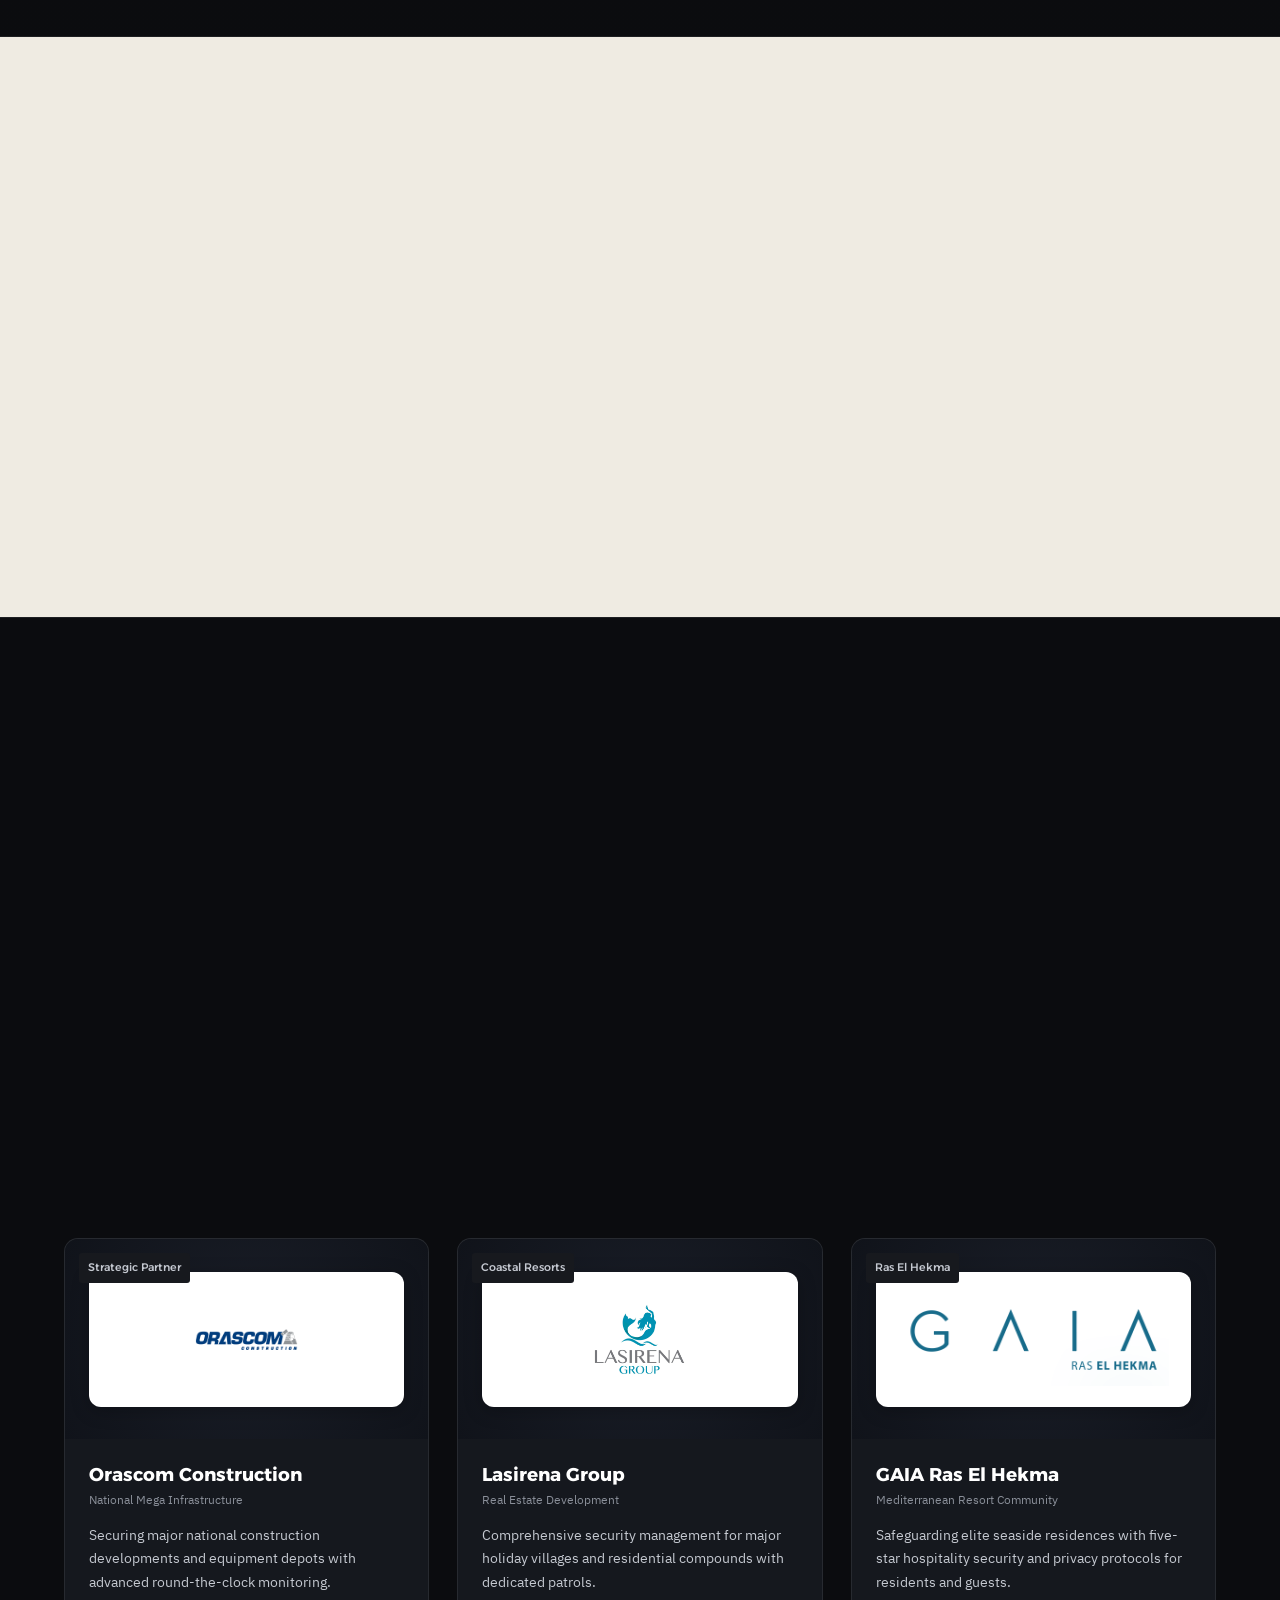
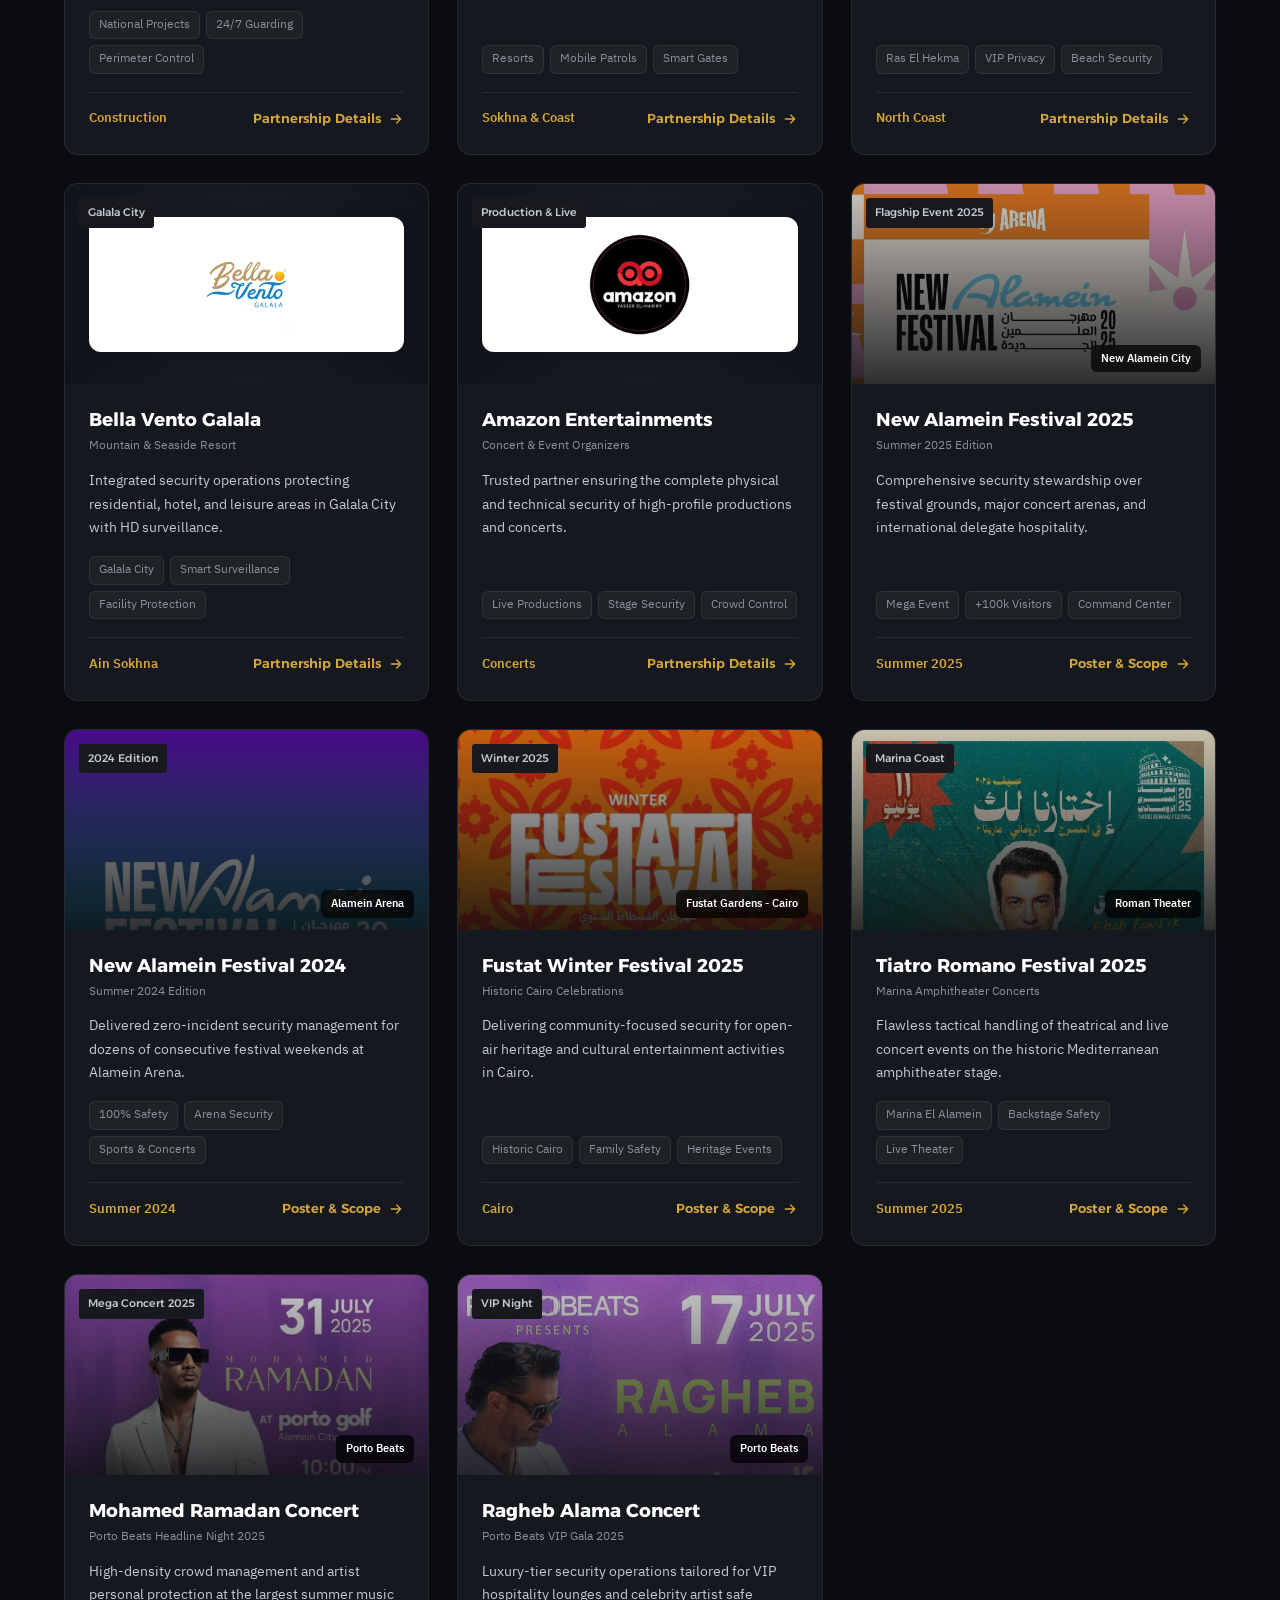
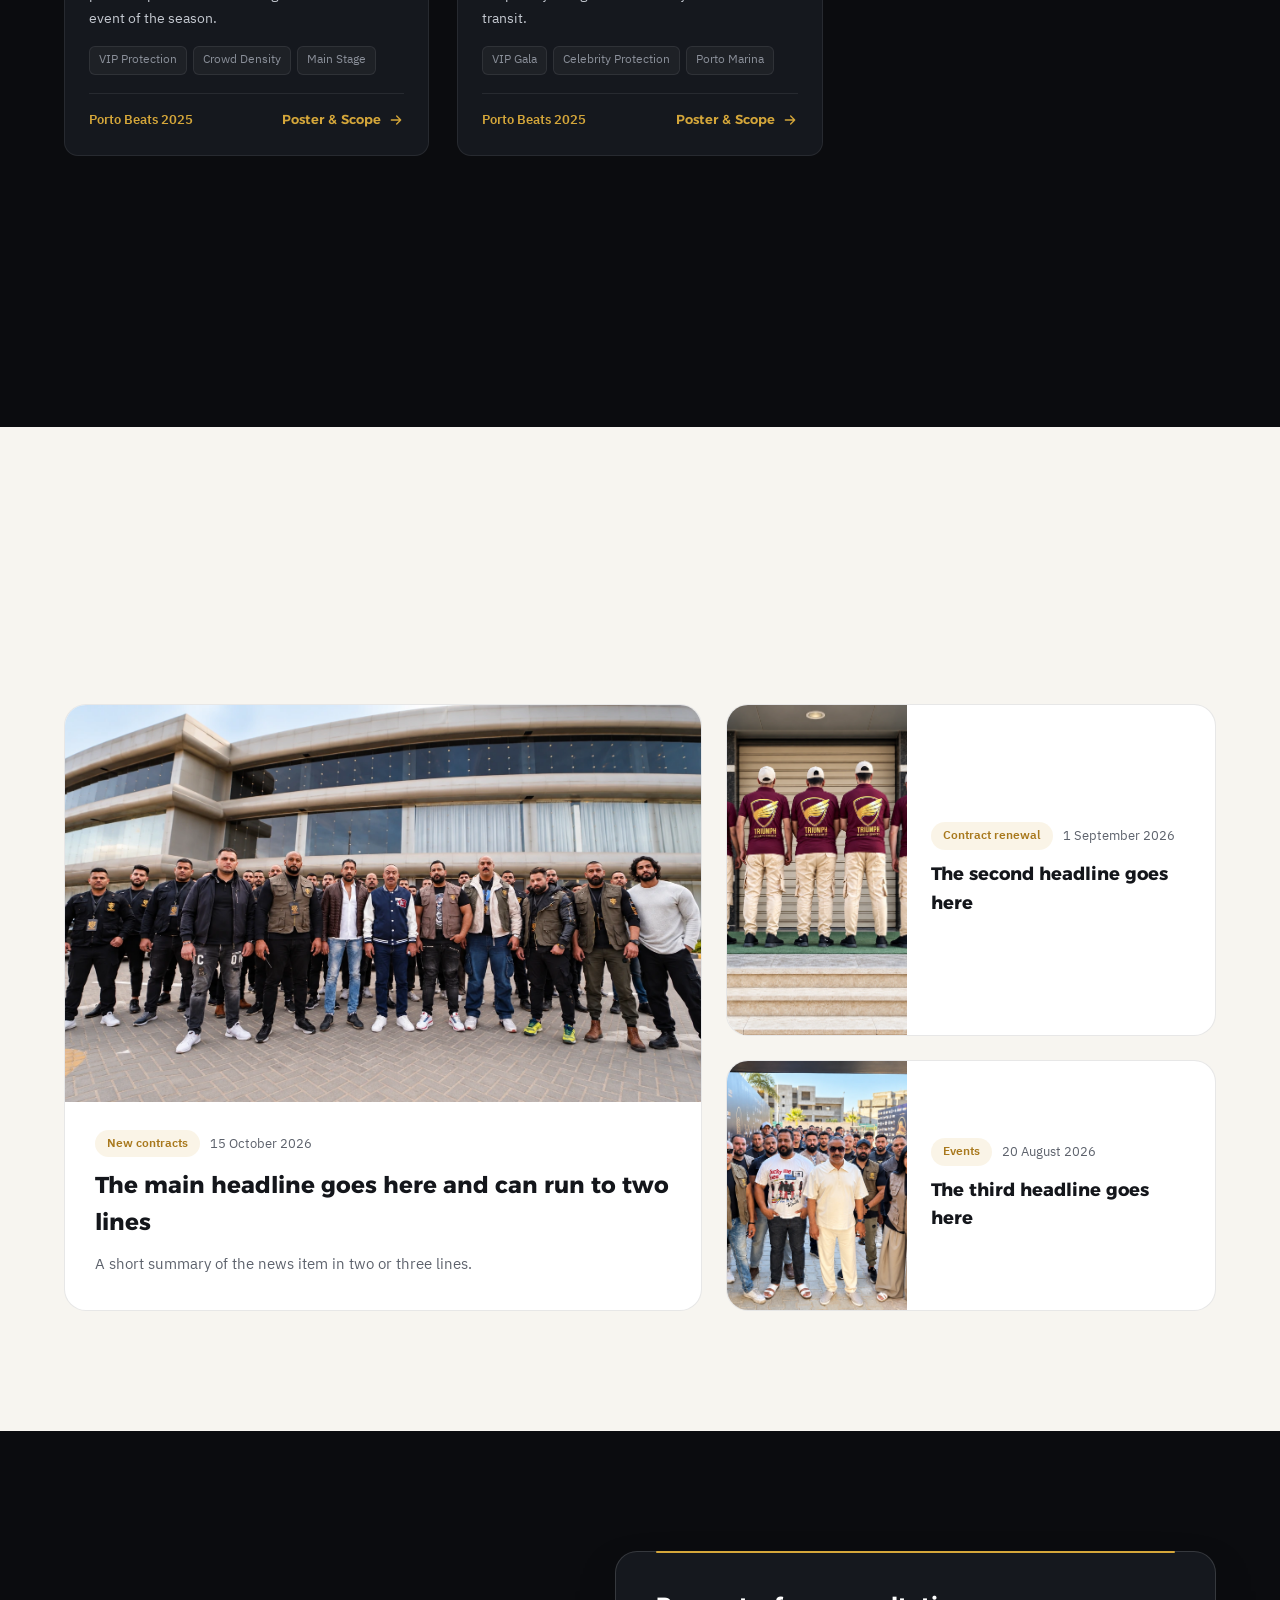
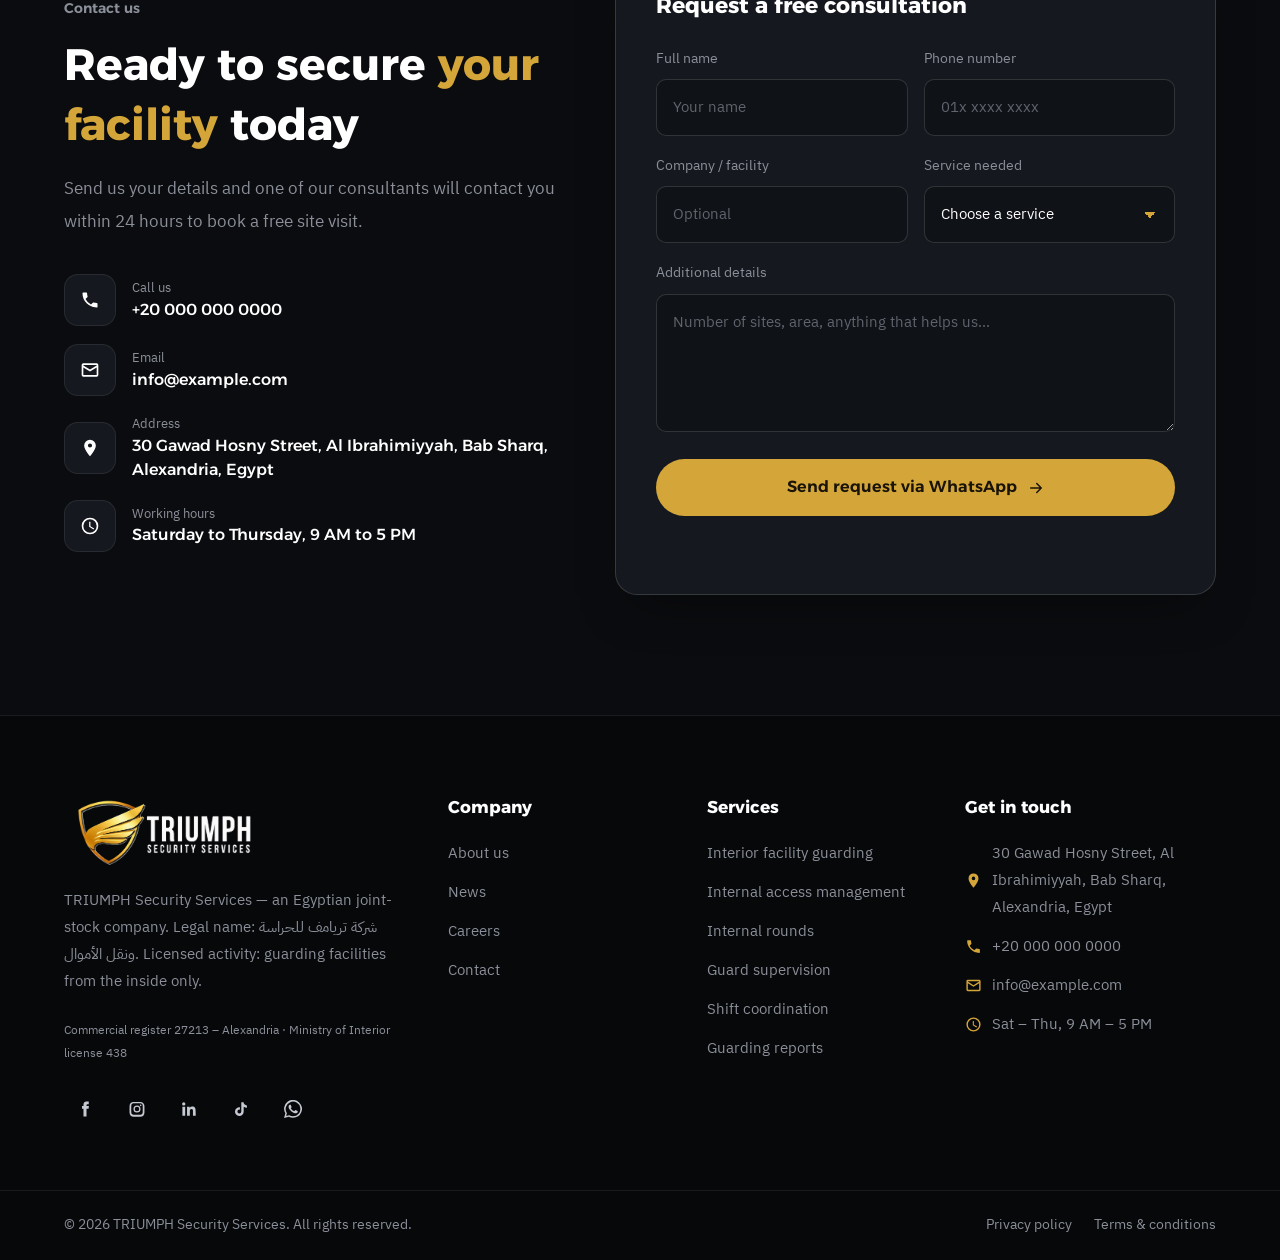
==== commit 04a1028e: "Comment out response time and operations list items Comment out list items for response time and ope" ====
--- a/index.html
+++ b/index.html
@@ -169,9 +169,9 @@
             <a href="#services" class="btn btn--ghost btn--lg">Explore our services</a>
           </div>
           <ul class="hero__trust reveal">
-            <li><svg class="i"><use href="#i-check" /></svg> Response within 15 minutes</li>
+            <!-- <li><svg class="i"><use href="#i-check" /></svg> Response within 15 minutes</li>
             <li><svg class="i"><use href="#i-check" /></svg> Trained and insured personnel</li>
-            <li><svg class="i"><use href="#i-check" /></svg> Daily client reports</li>
+            <li><svg class="i"><use href="#i-check" /></svg> Daily client reports</li> -->
           </ul>
           <div class="hero__facts reveal">
             <div><b>438</b><span>Ministry of Interior license</span></div>
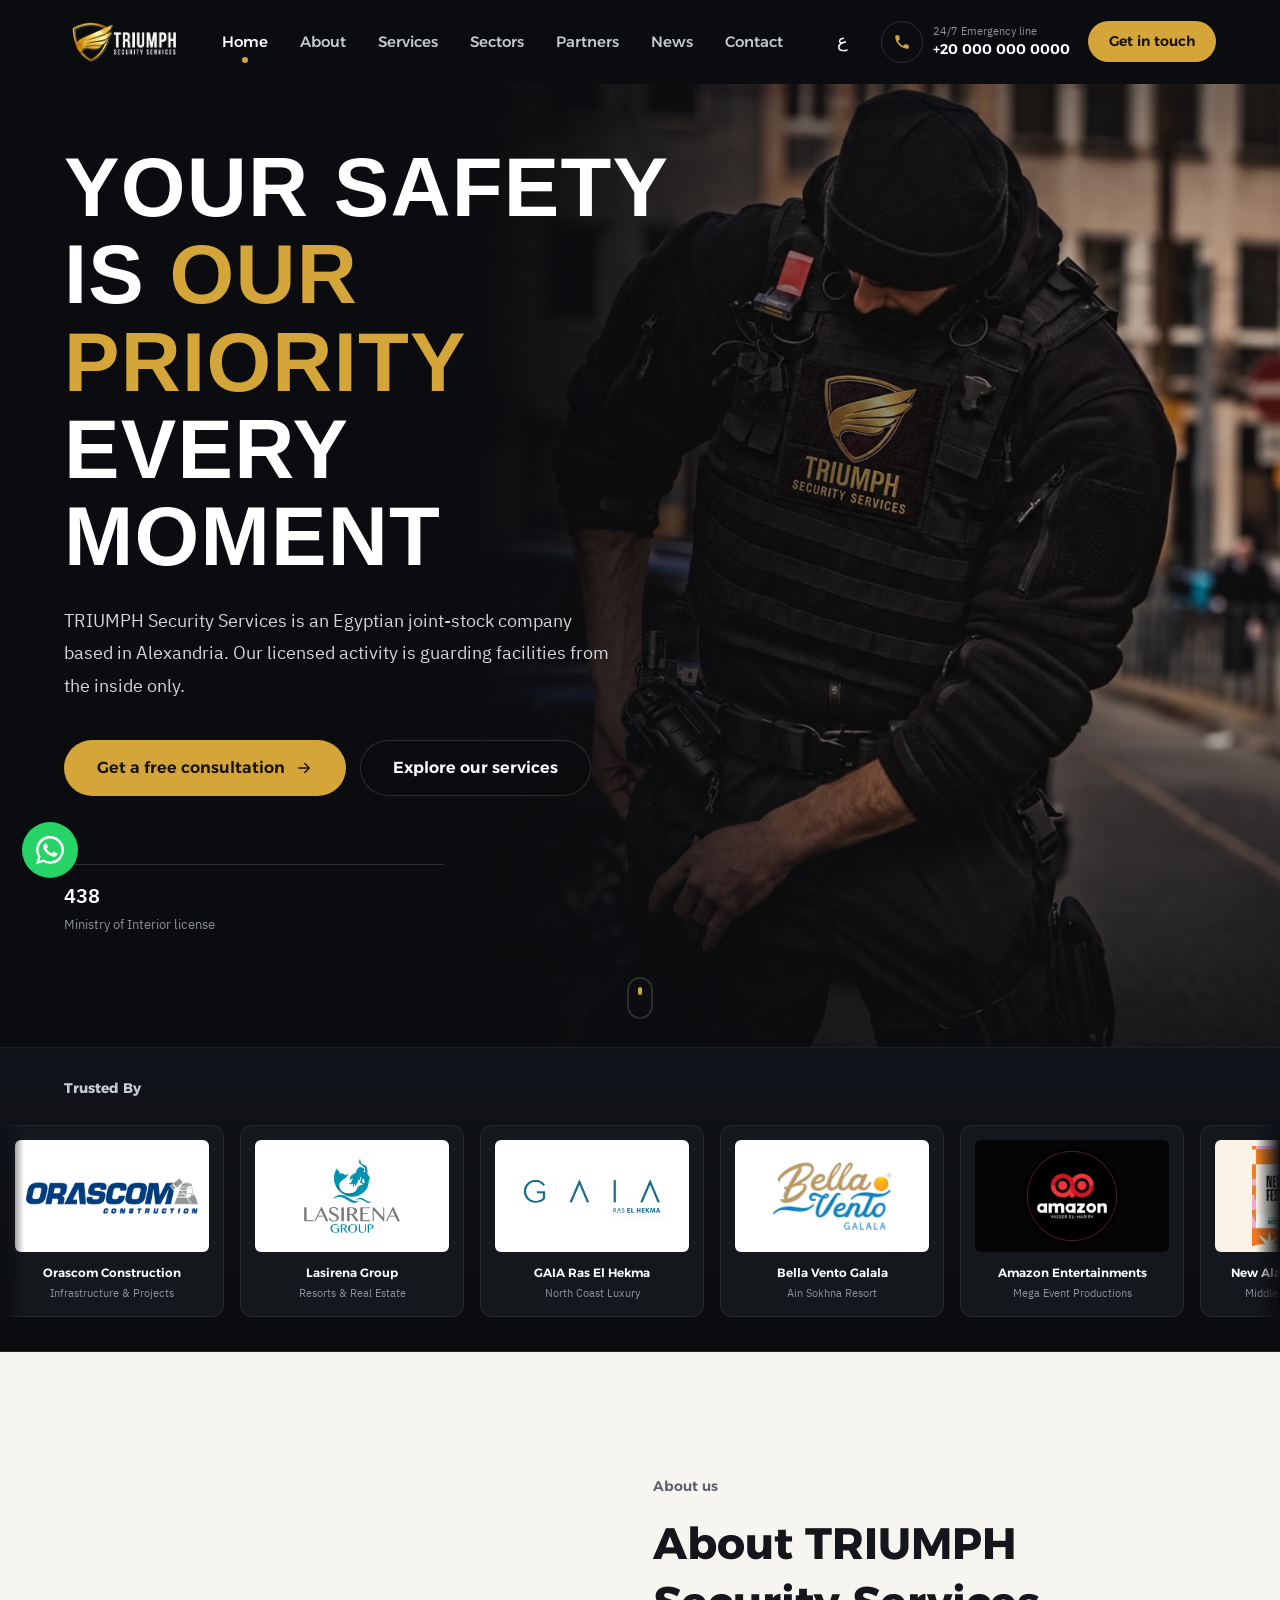
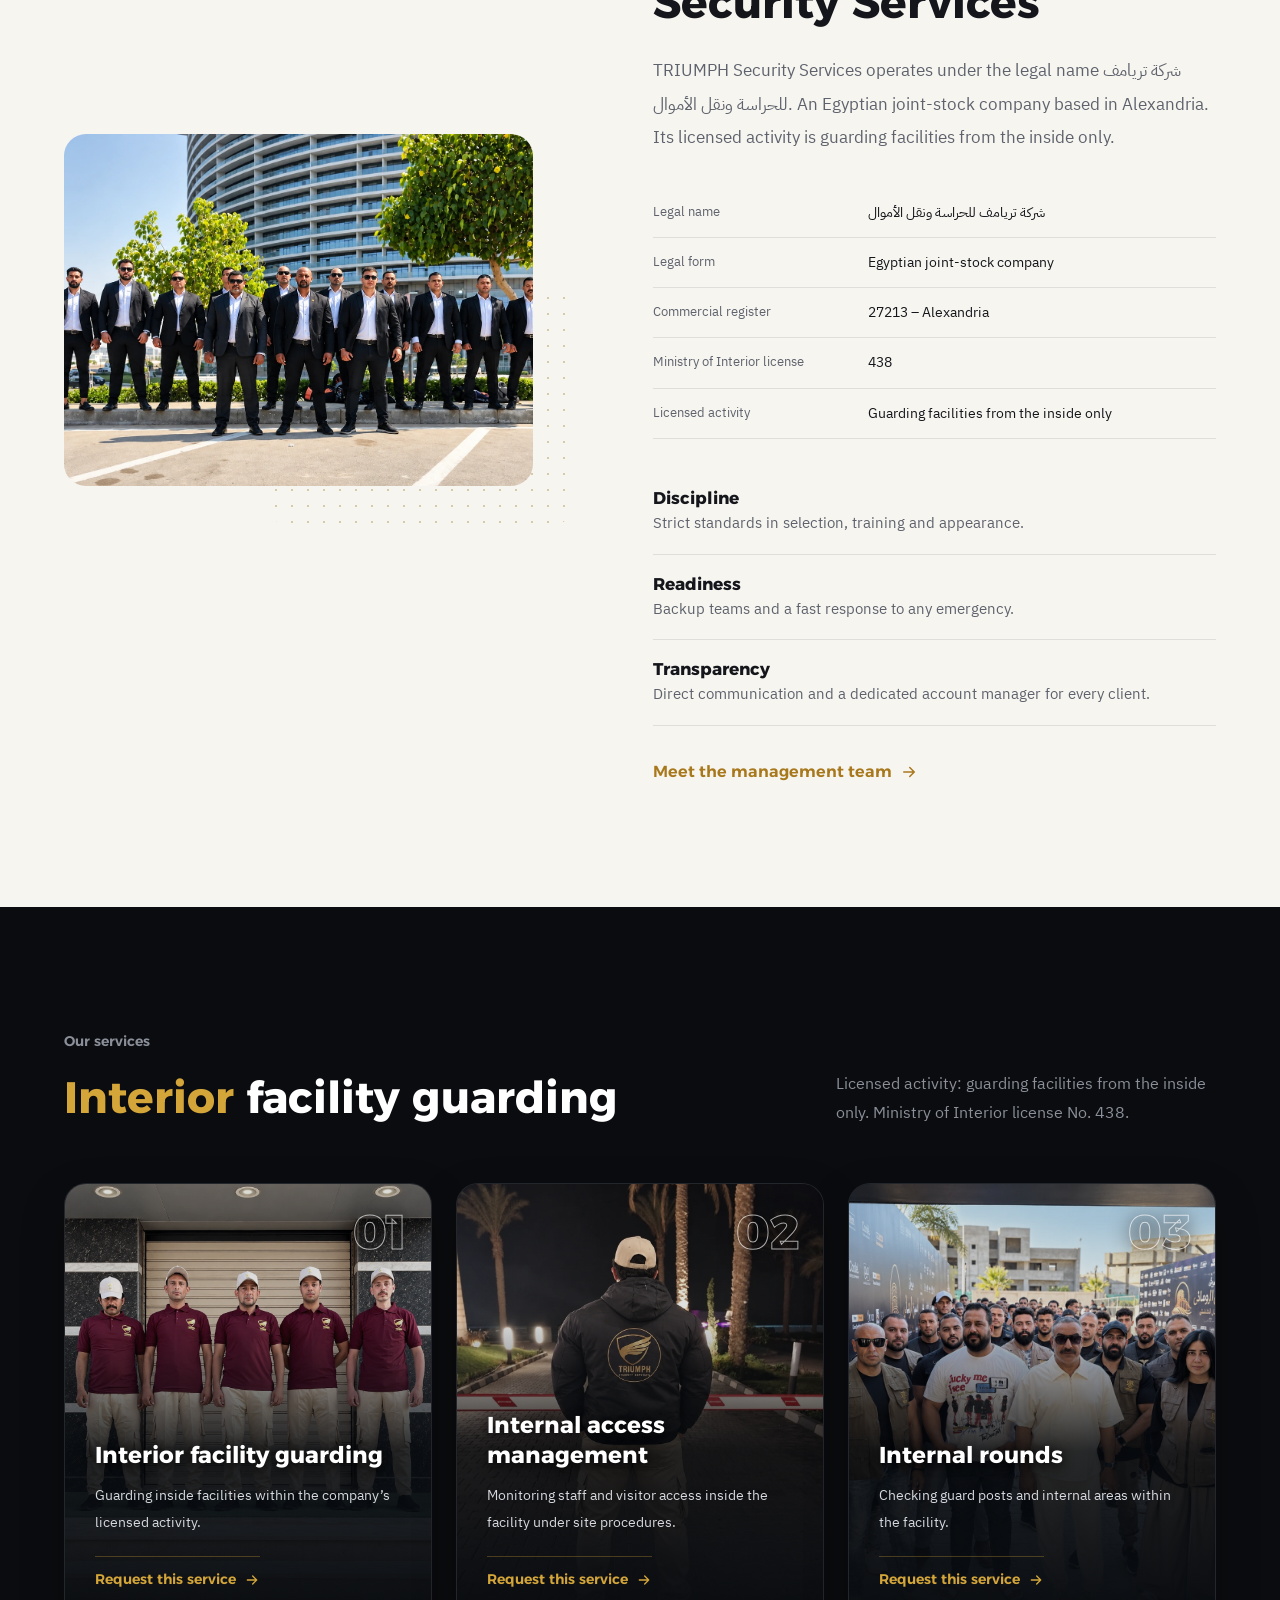
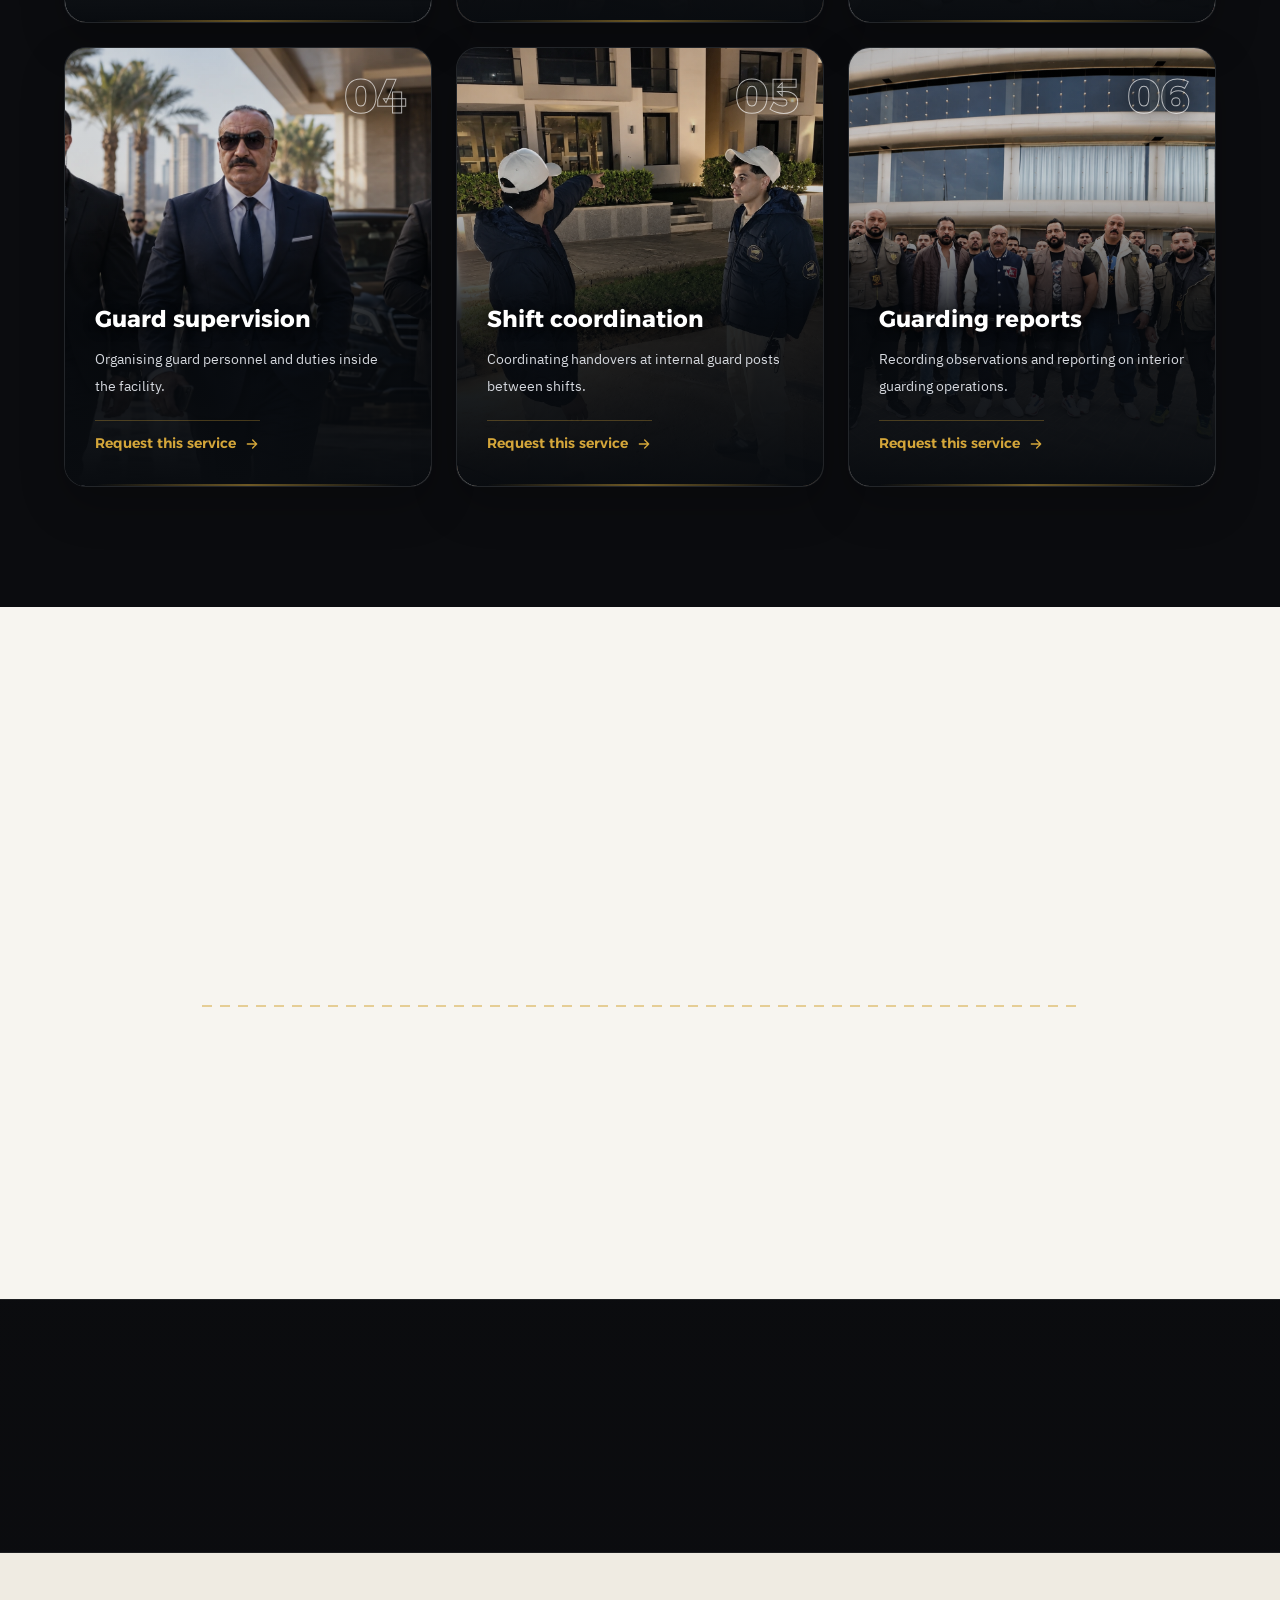
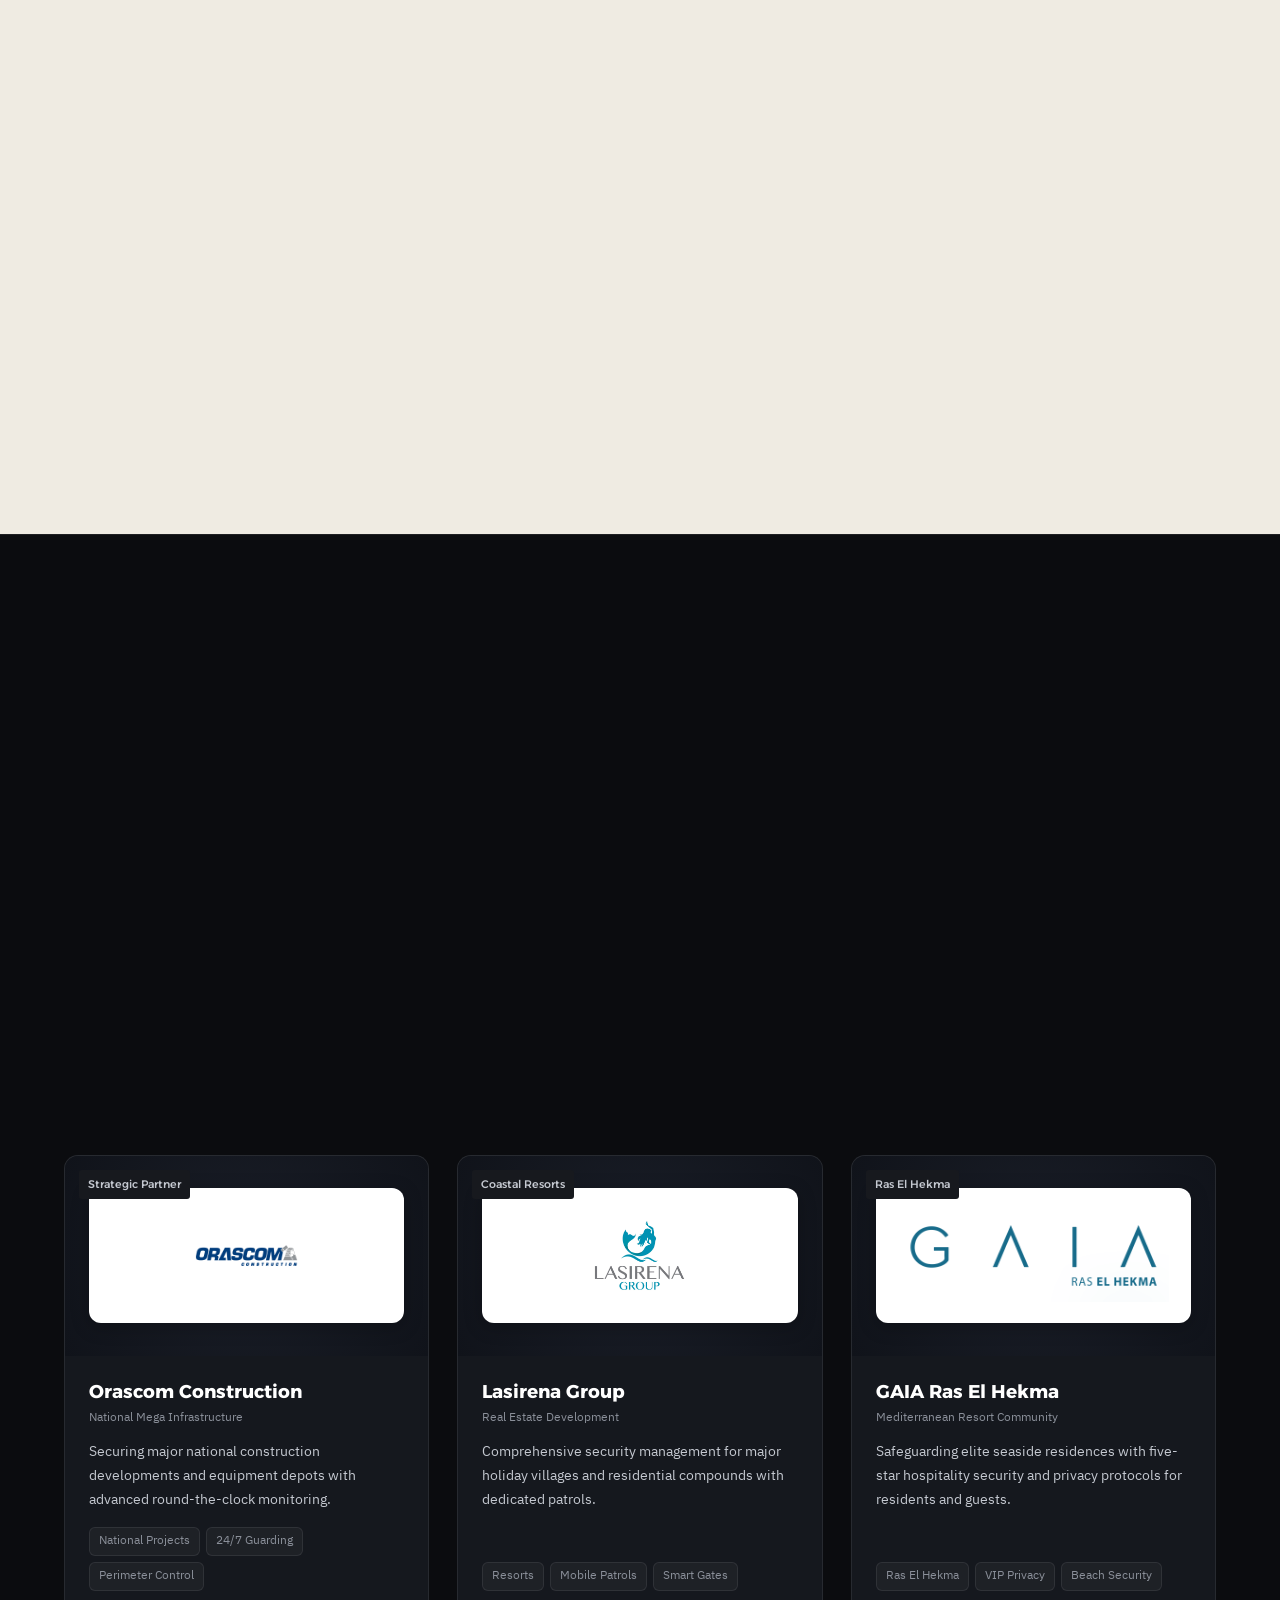
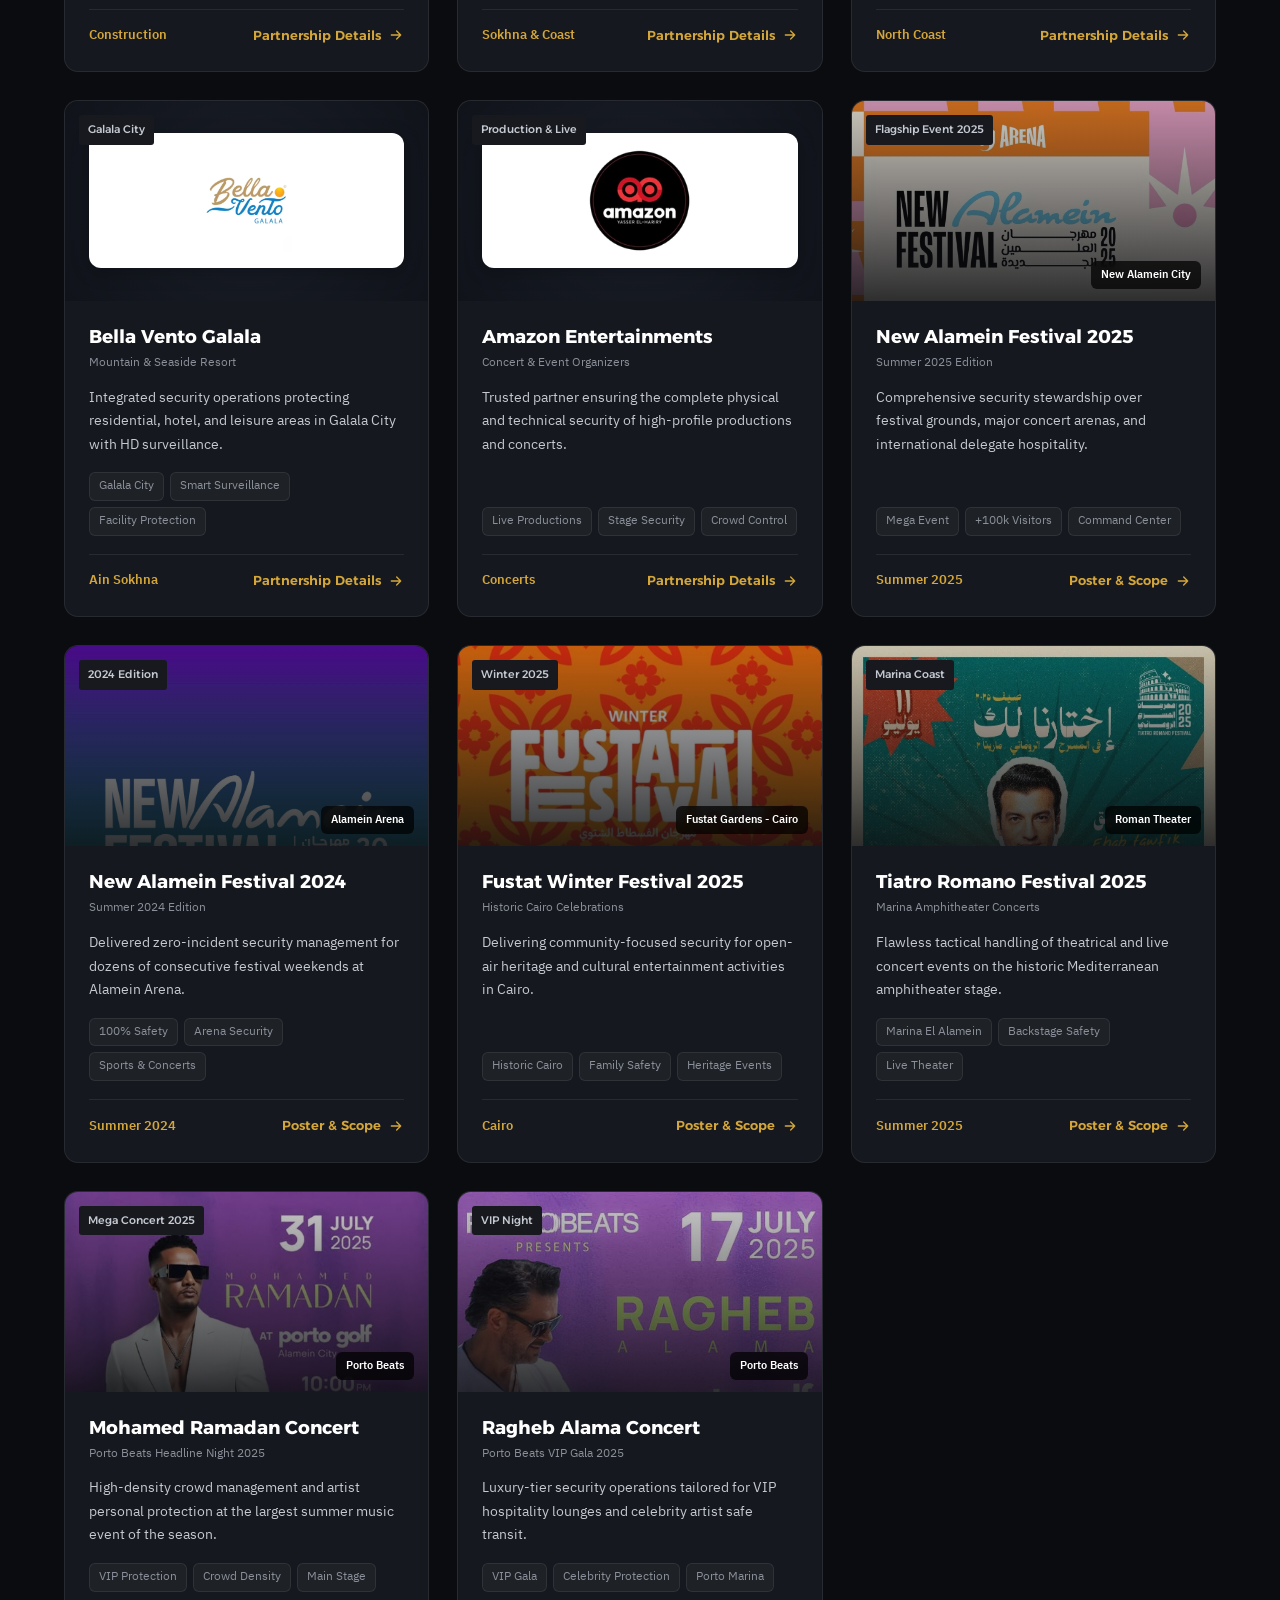
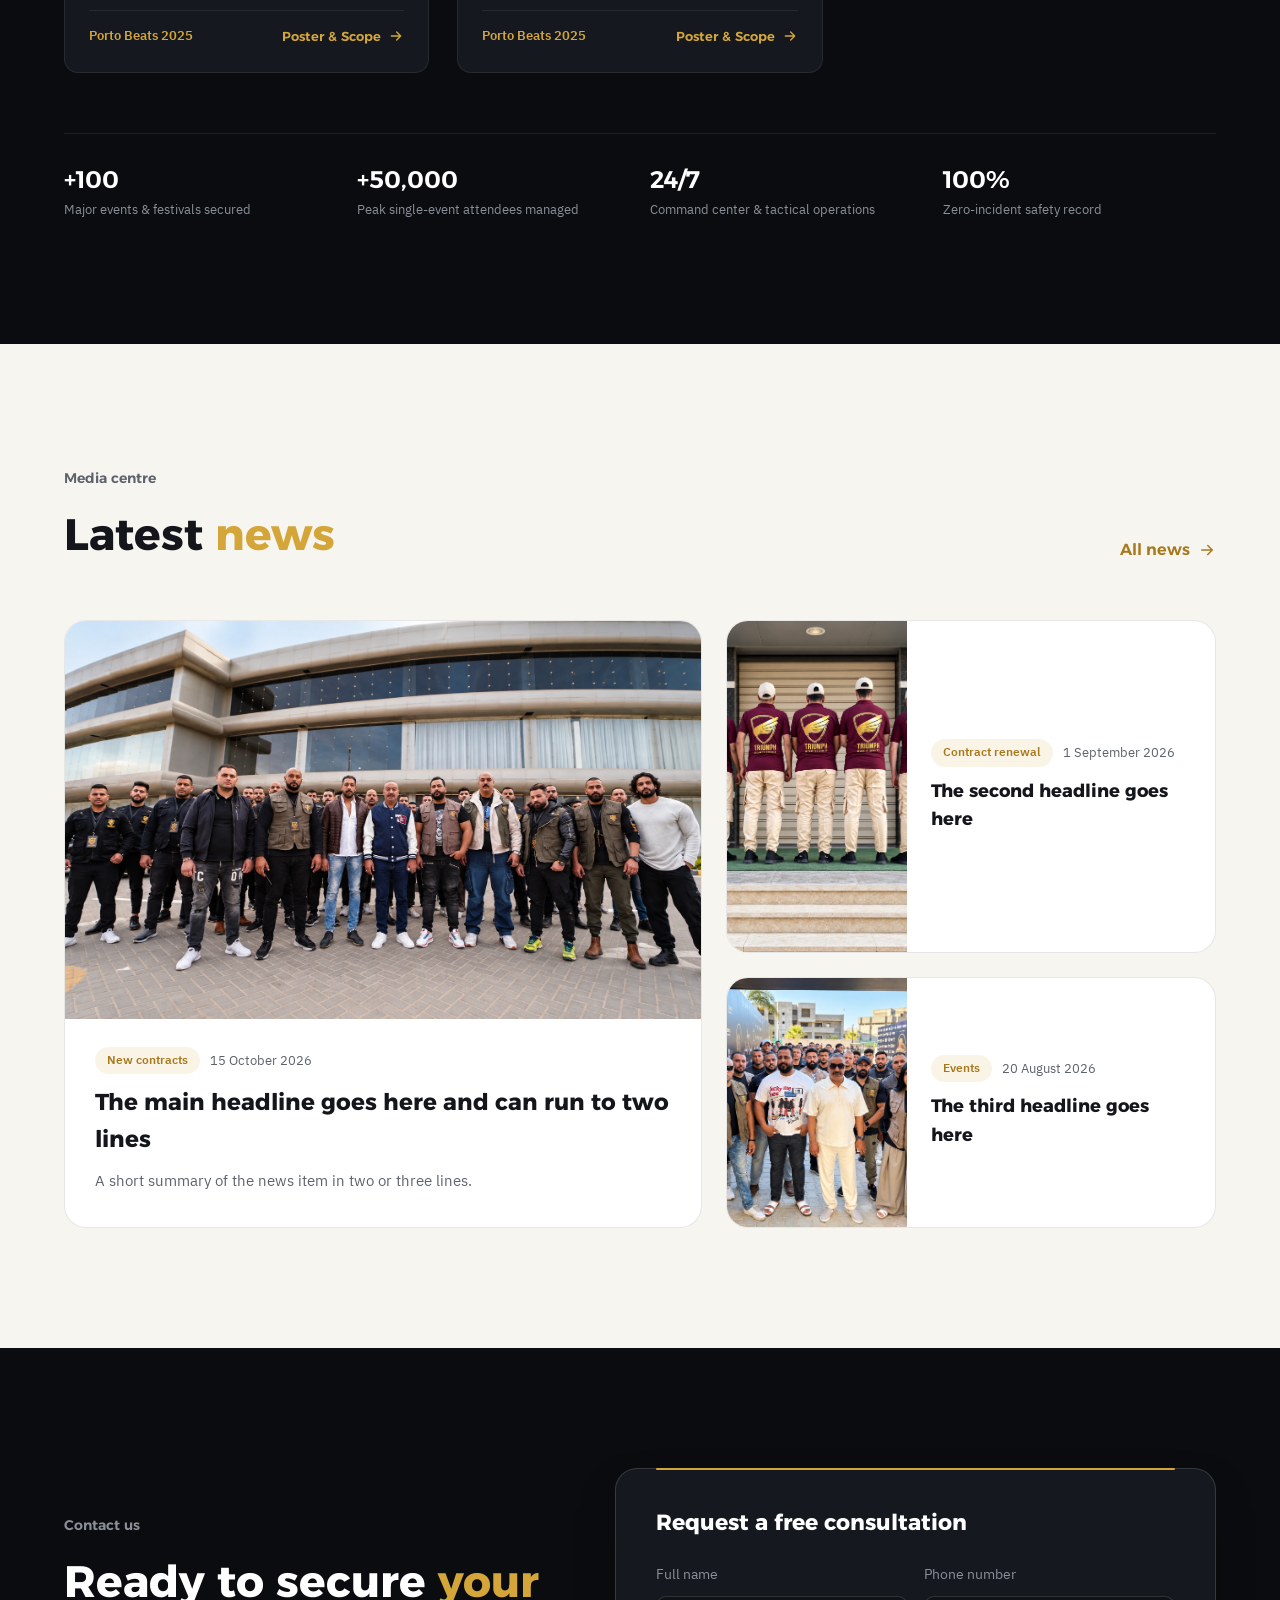
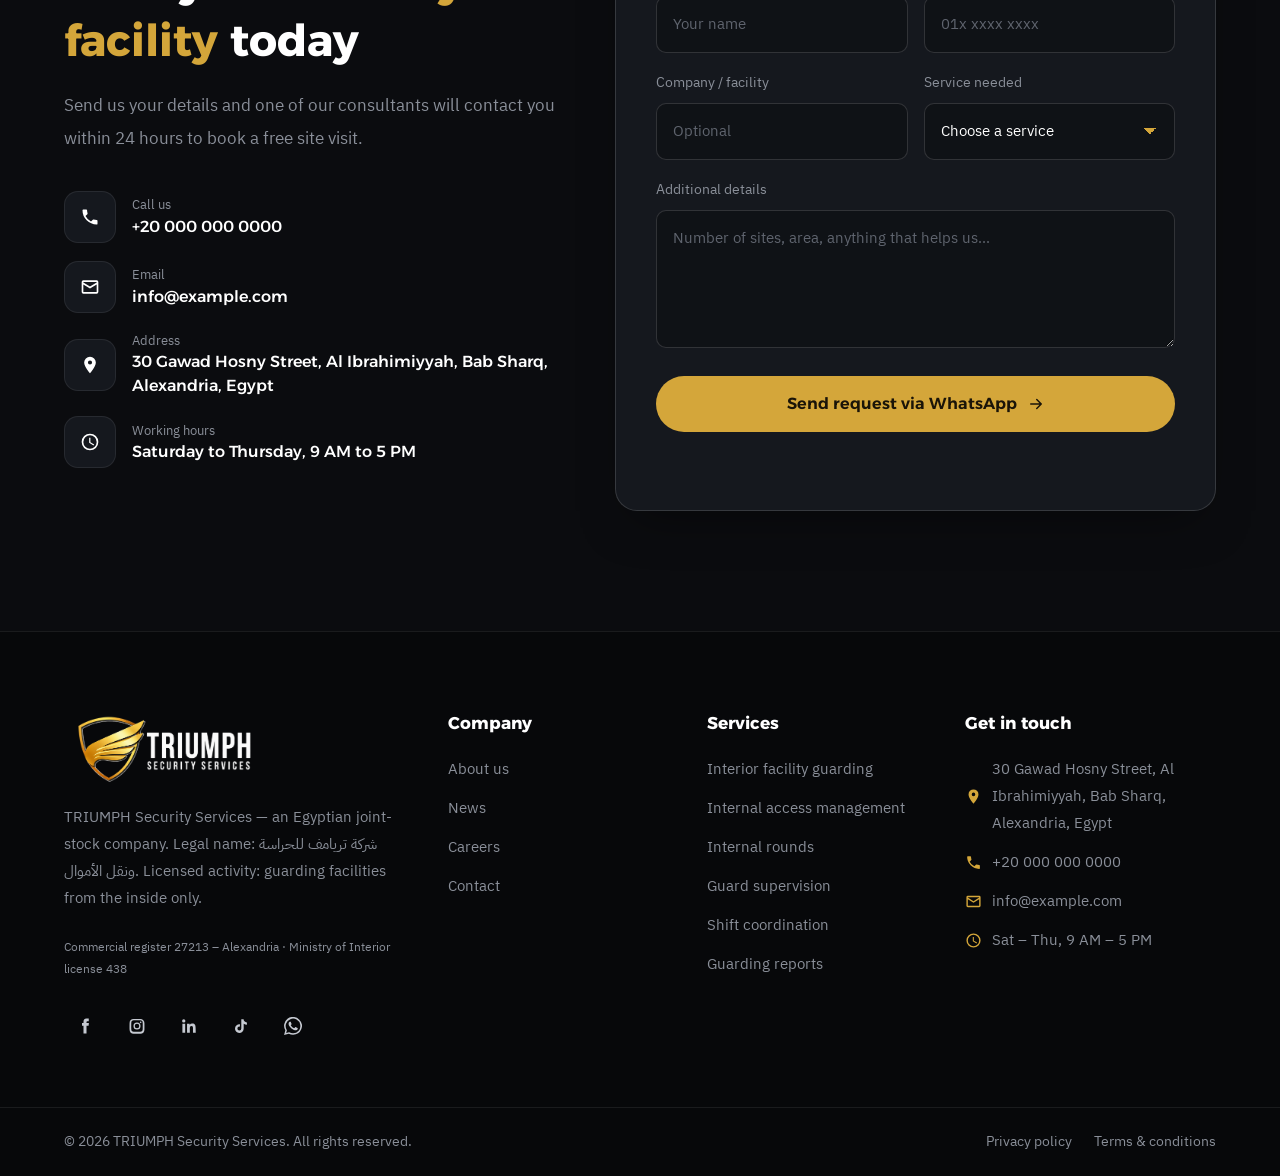
==== commit c71e2bcb: "Update about section in index.html Removed the operations commencement date from the about section." ====
--- a/index.html
+++ b/index.html
@@ -327,14 +327,14 @@
         <div class="about__content">
           <span class="eyebrow reveal">About us</span>
           <h2 class="title reveal">About TRIUMPH Security Services</h2>
-          <p class="lead reveal">TRIUMPH Security Services operates under the legal name <span lang="ar" dir="rtl">شركة تريامف للحراسة ونقل الأموال</span>. An Egyptian joint-stock company based in Alexandria, it began operations on 18 August 2024. Its licensed activity is guarding facilities from the inside only.</p>
+          <p class="lead reveal">TRIUMPH Security Services operates under the legal name <span lang="ar" dir="rtl">شركة تريامف للحراسة ونقل الأموال</span>. An Egyptian joint-stock company based in Alexandria. Its licensed activity is guarding facilities from the inside only.</p>
 
           <dl class="company-records reveal">
             <div><dt>Legal name</dt><dd><span lang="ar" dir="rtl">شركة تريامف للحراسة ونقل الأموال</span></dd></div>
             <div><dt>Legal form</dt><dd>Egyptian joint-stock company</dd></div>
             <div><dt>Commercial register</dt><dd>27213 – Alexandria</dd></div>
             <div><dt>Ministry of Interior license</dt><dd>438</dd></div>
-            <div><dt>Operations commenced</dt><dd><time datetime="2024-08-18">18 August 2024</time></dd></div>
+            <!-- <div><dt>Operations commenced</dt><dd><time datetime="2024-08-18">18 August 2024</time></dd></div> -->
             <div><dt>Licensed activity</dt><dd>Guarding facilities from the inside only</dd></div>
           </dl>
 
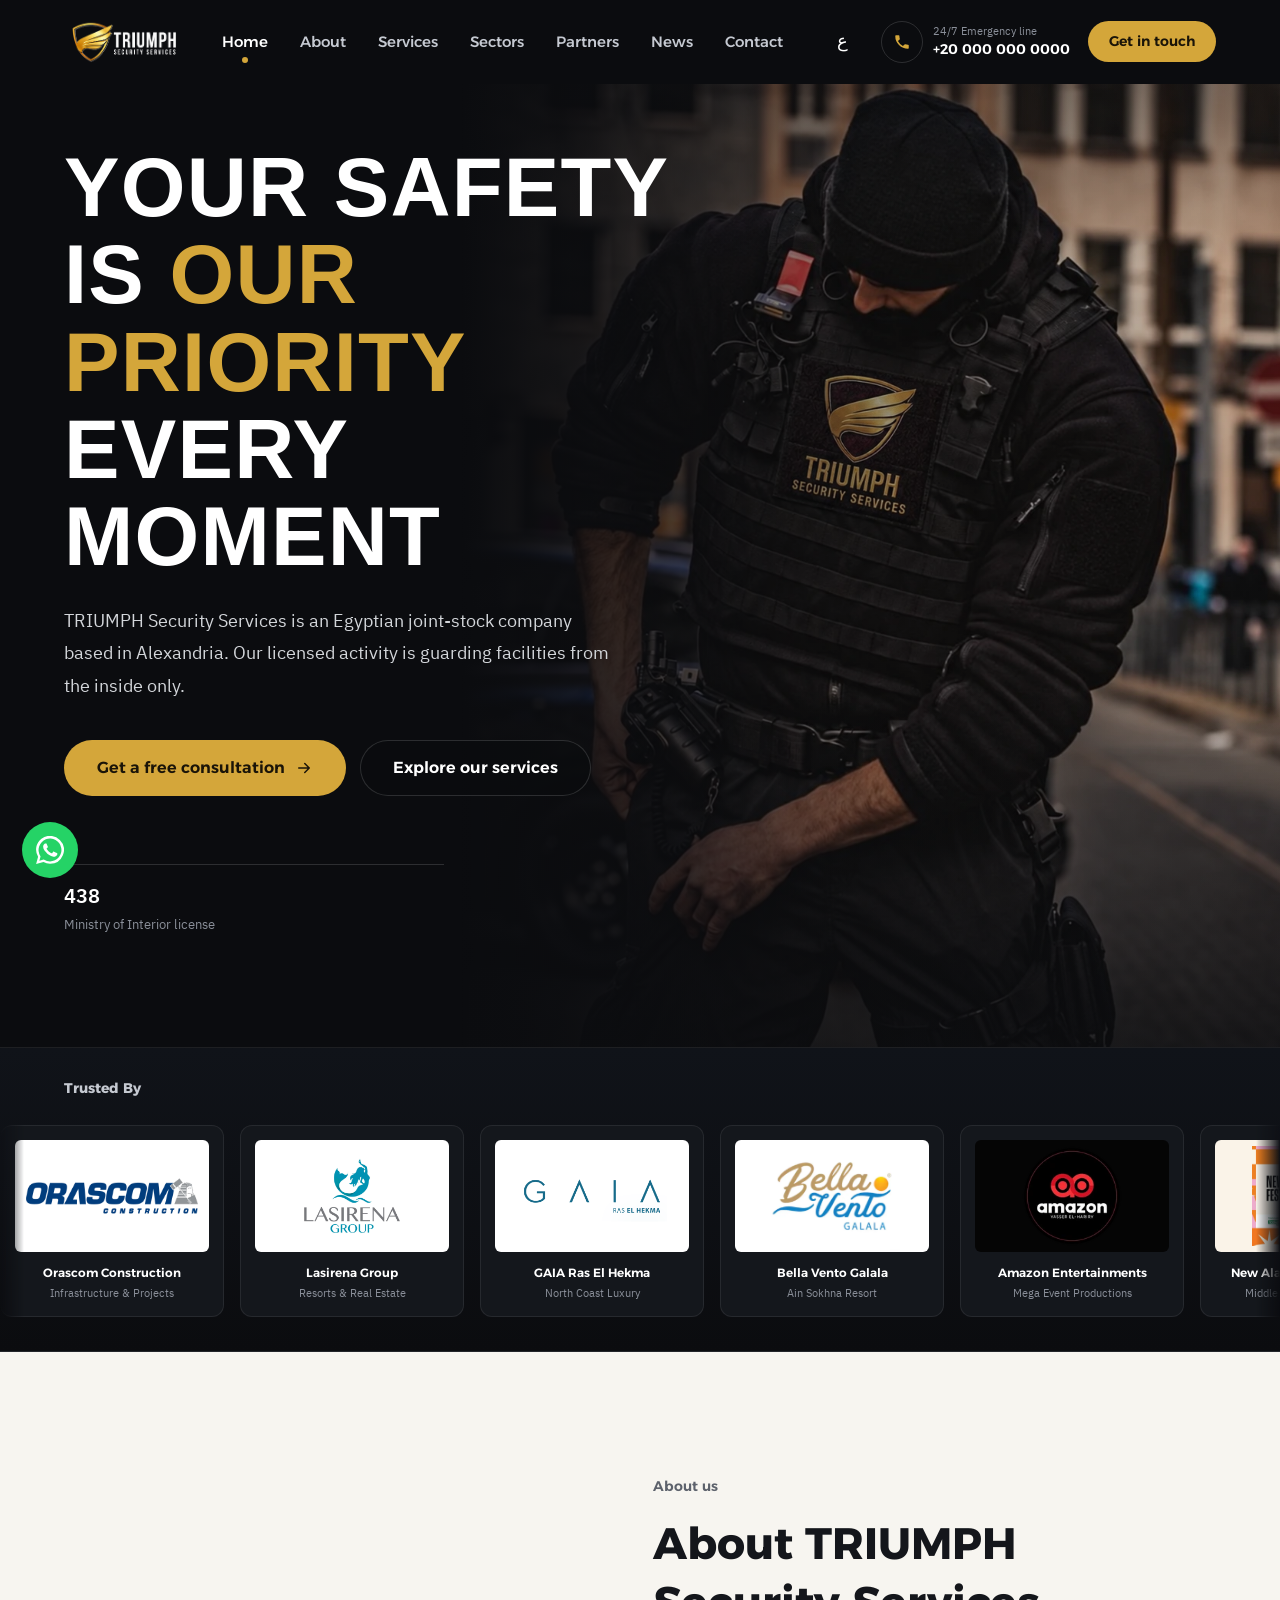
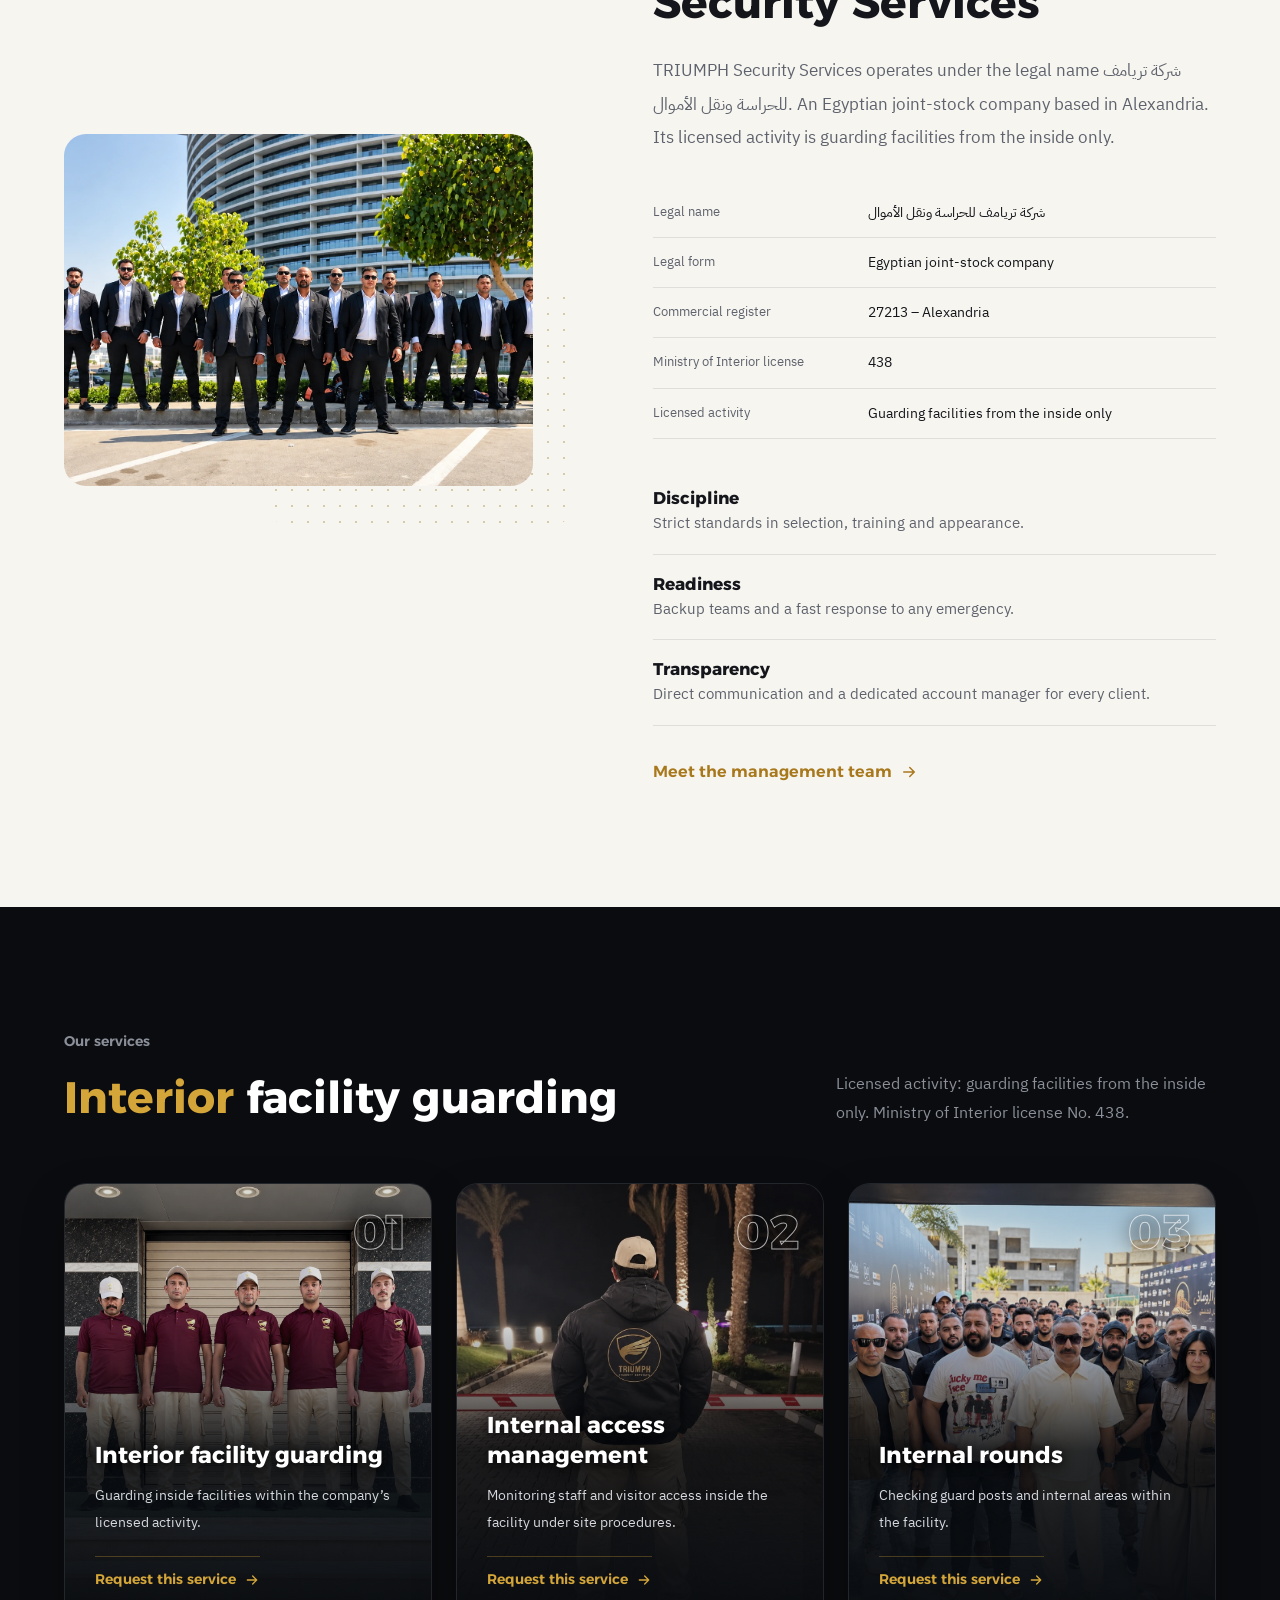
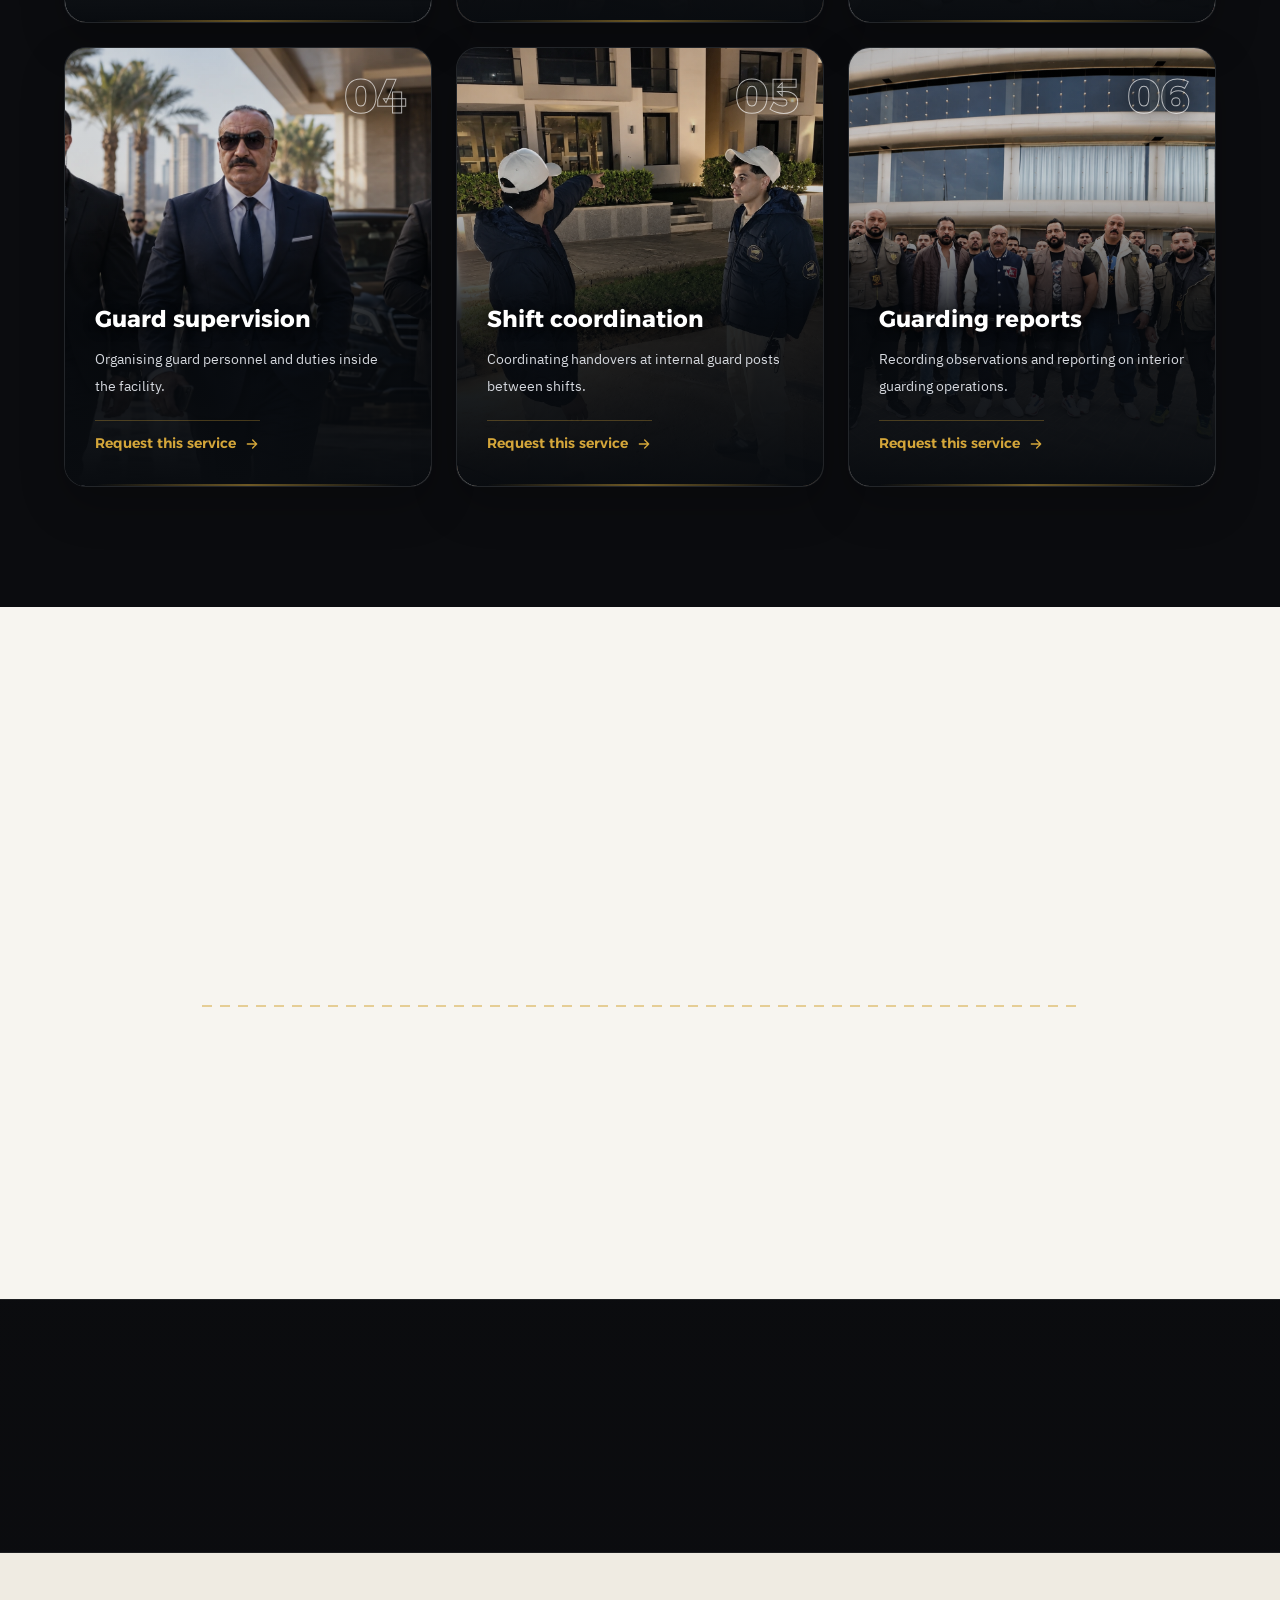
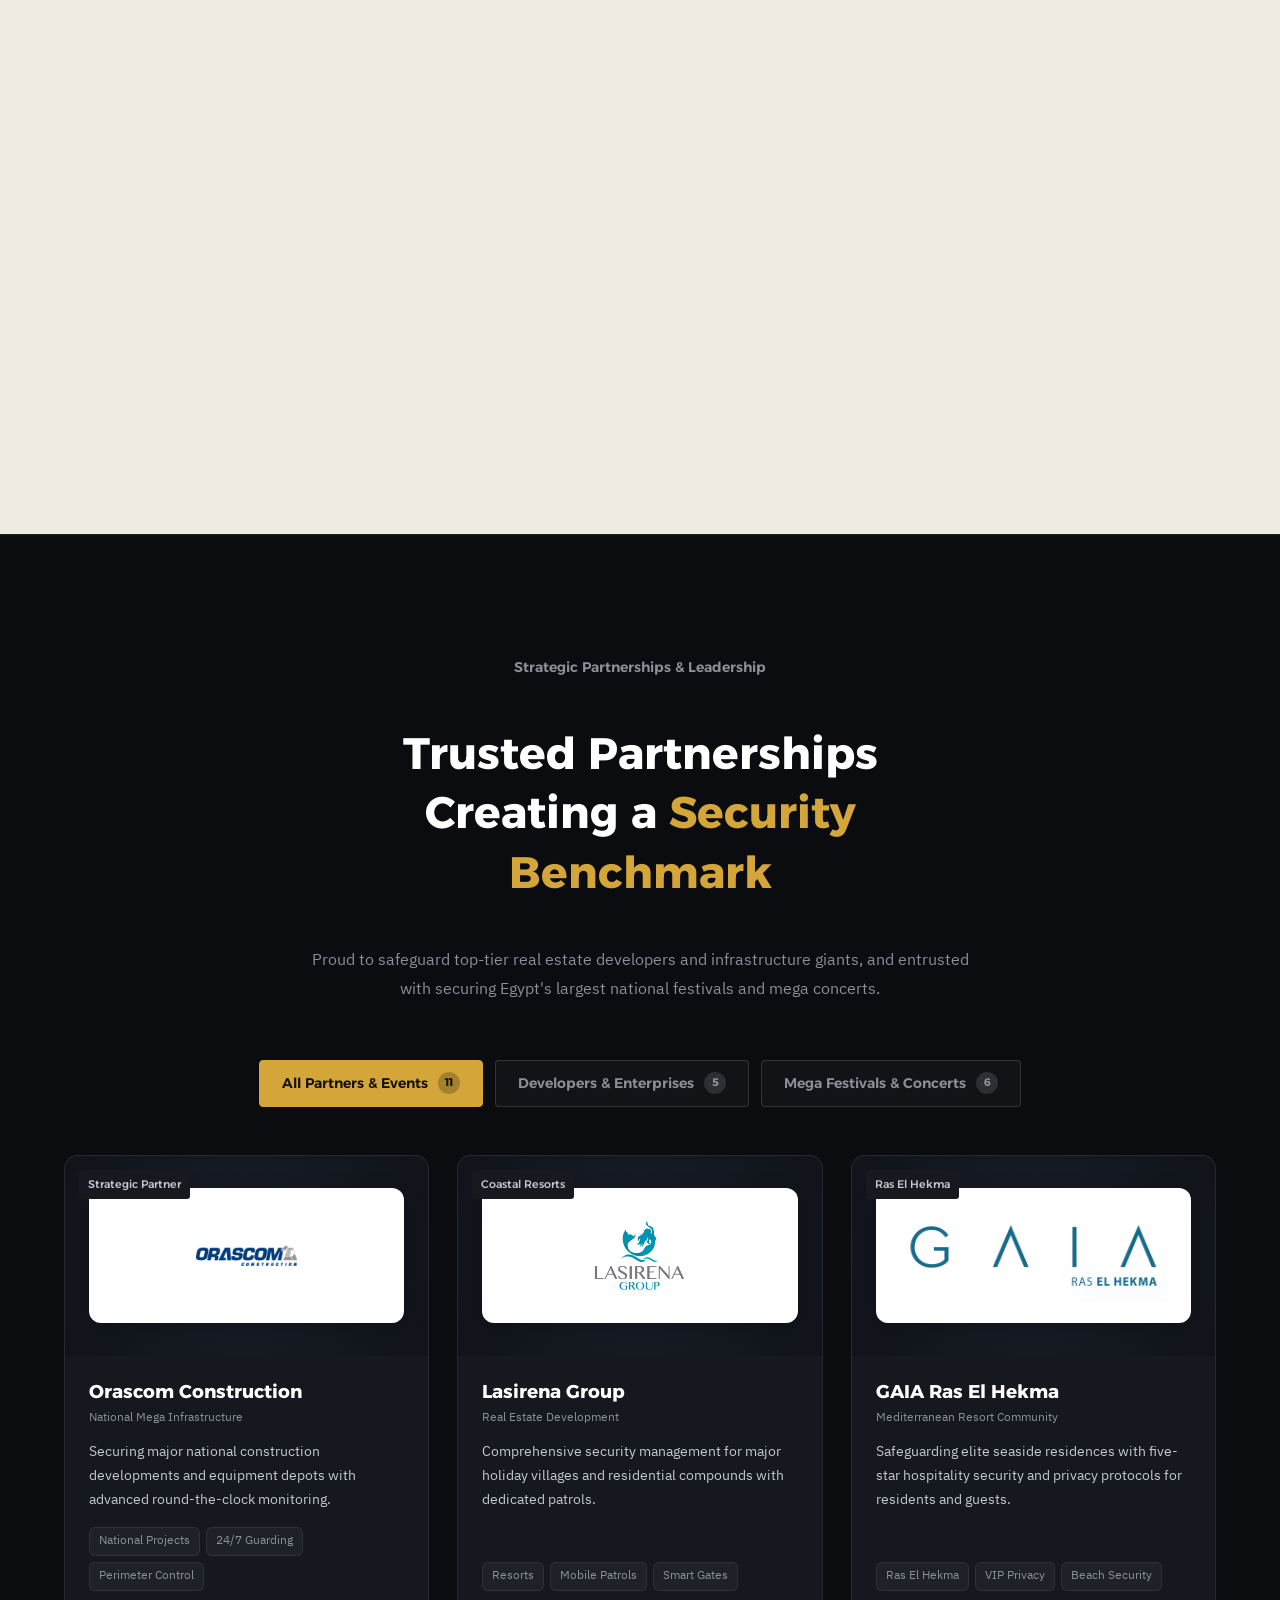
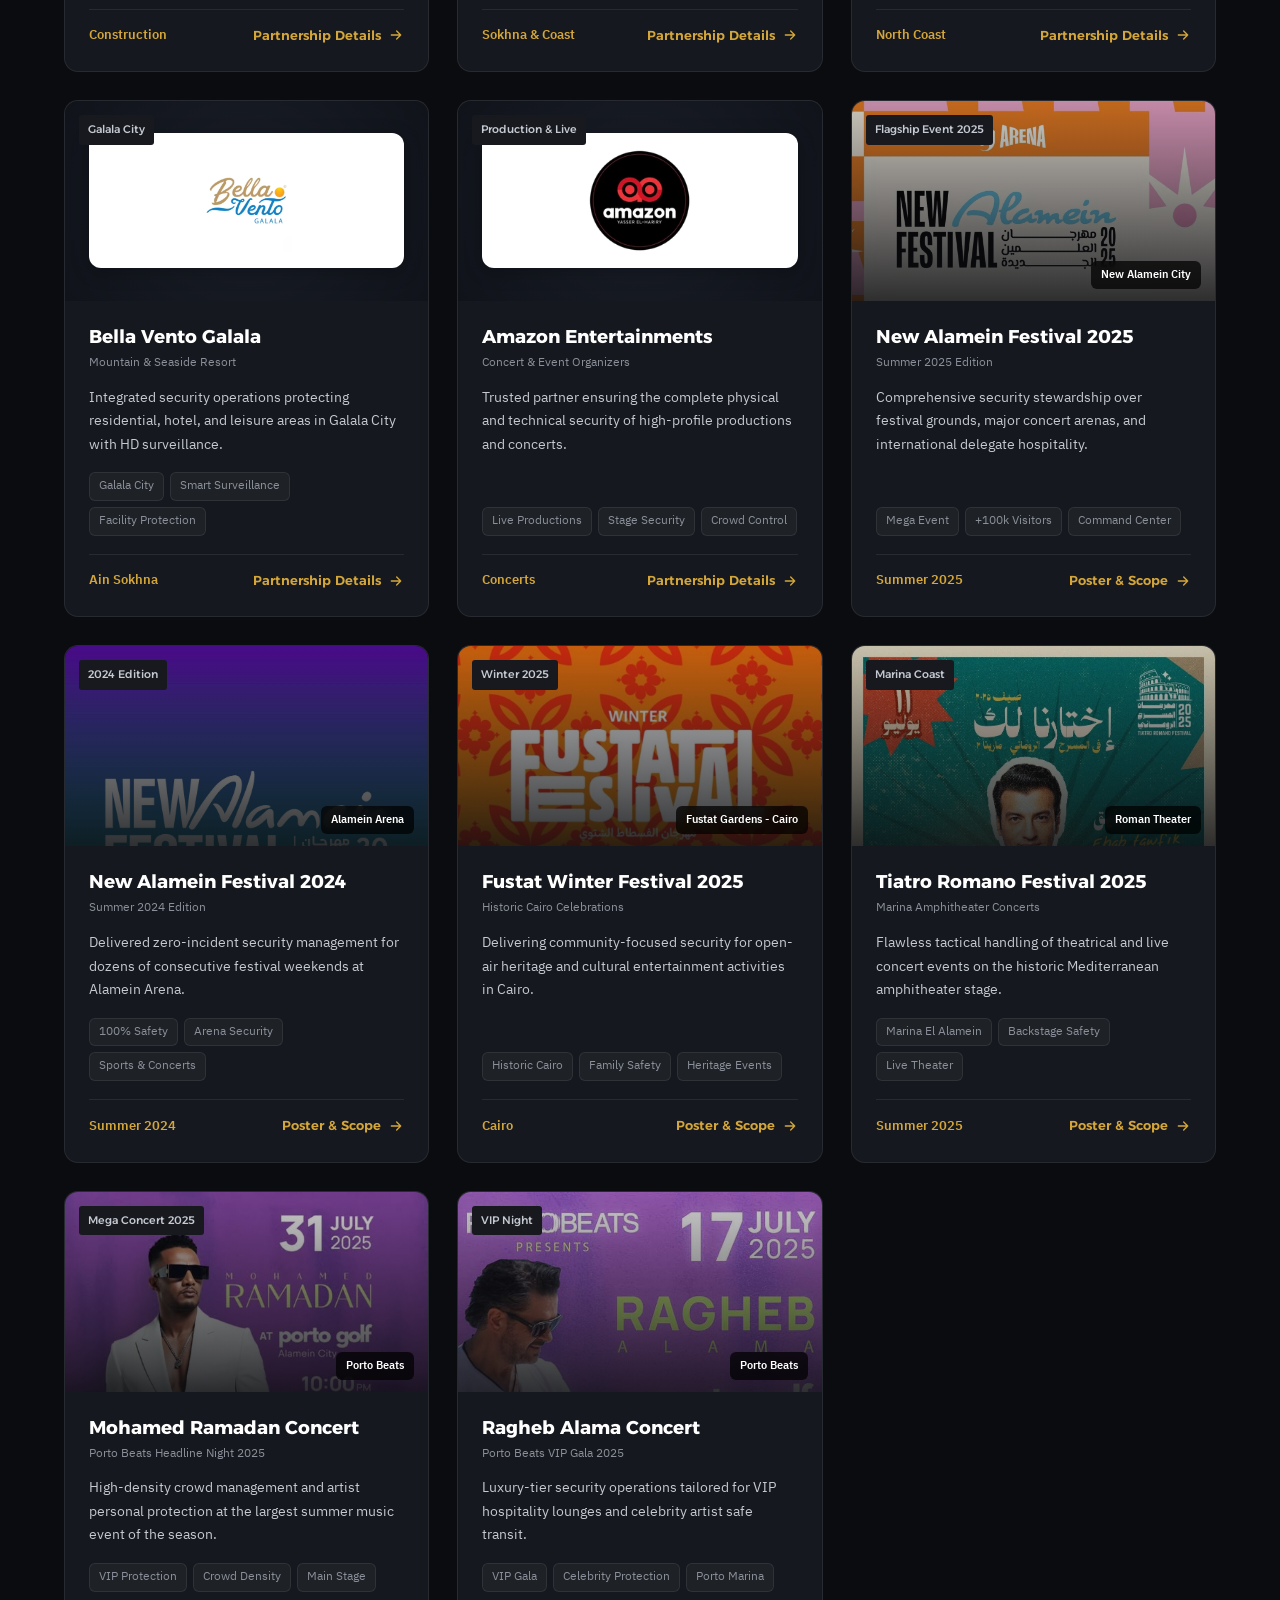
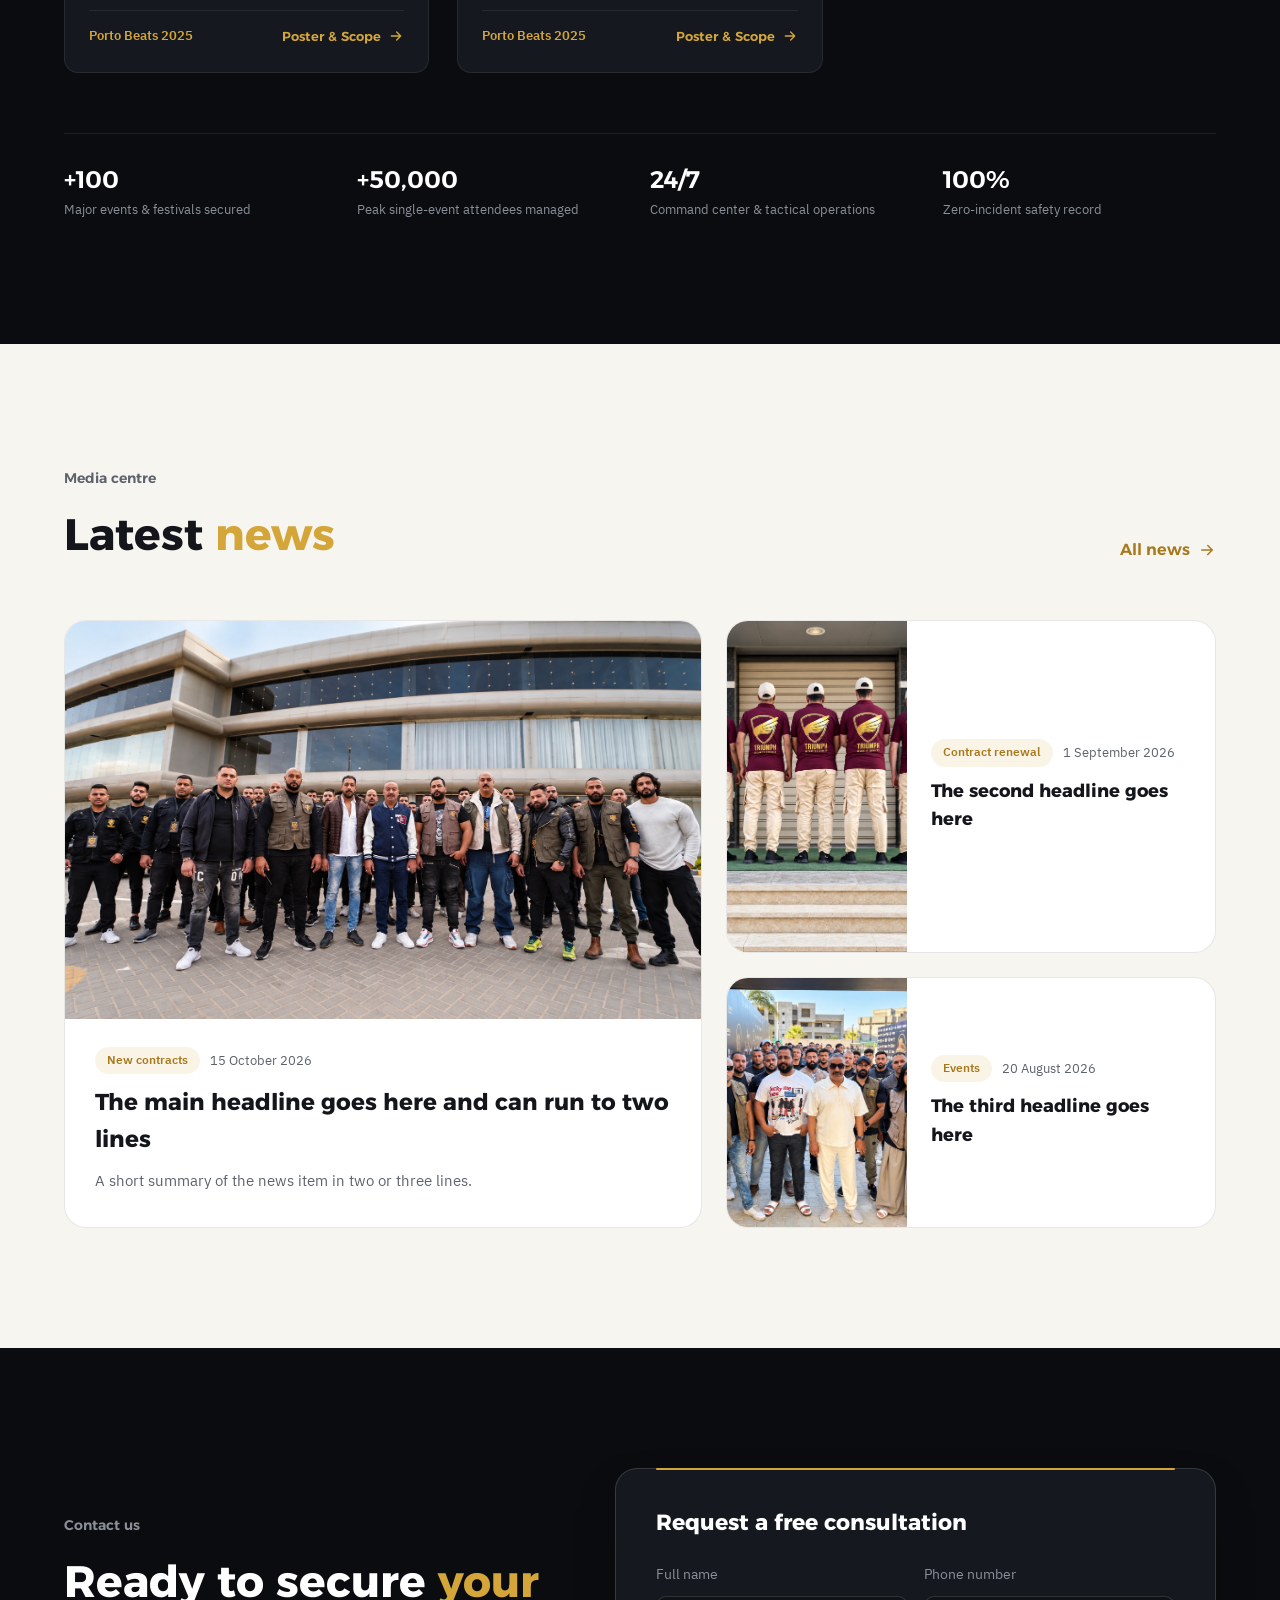
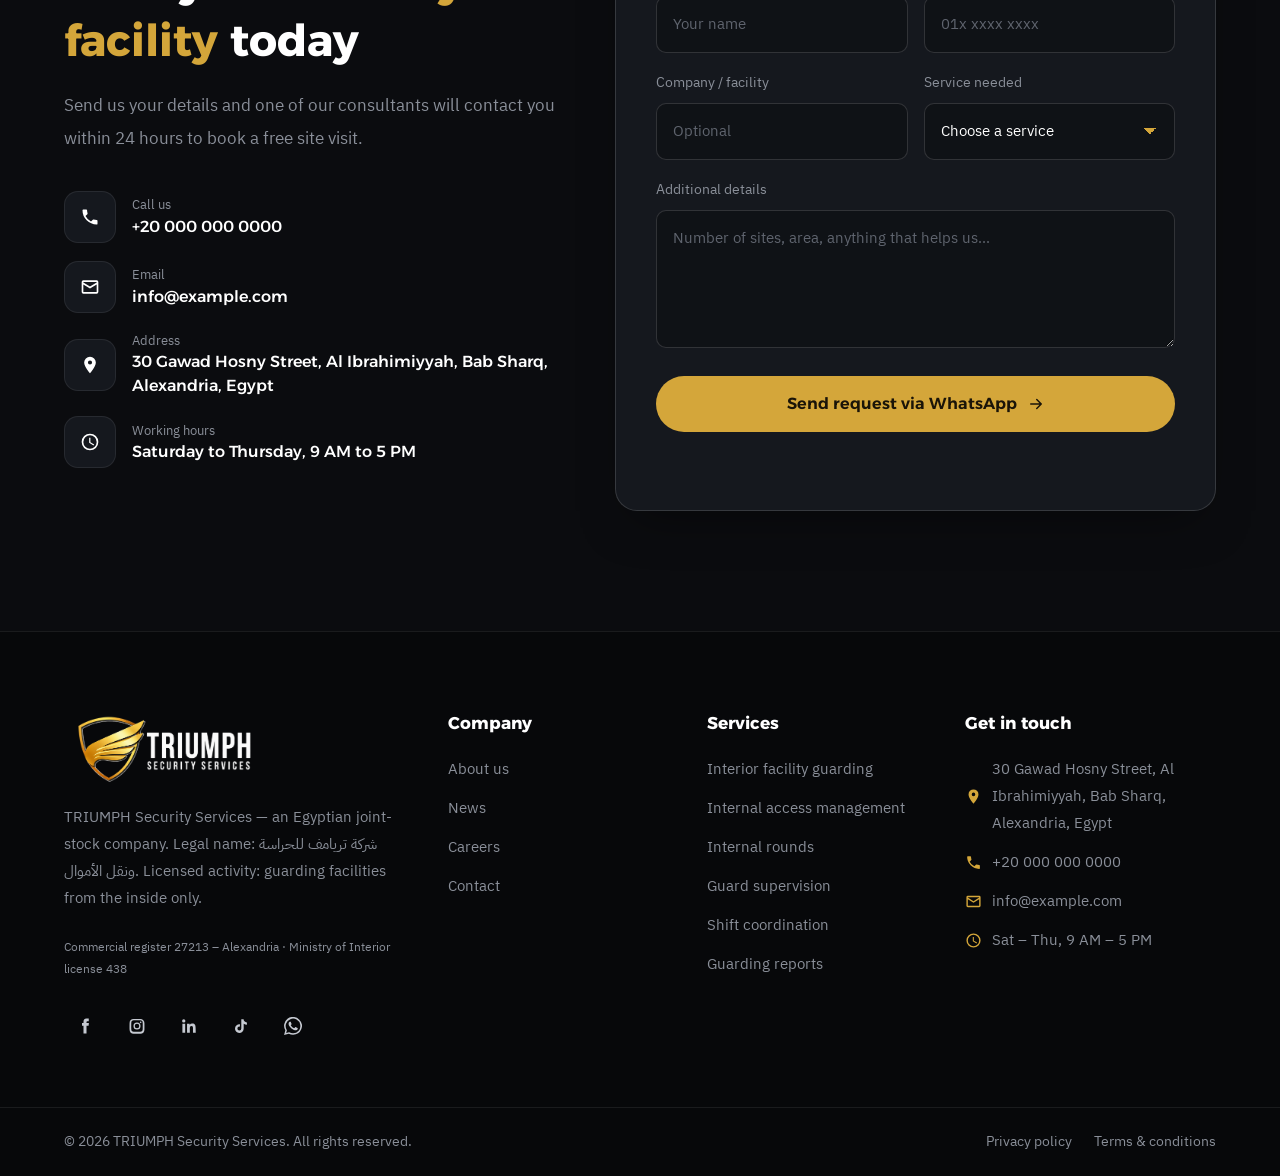
==== commit 6a0918cd: "Comment out scroll down link in index.html" ====
--- a/index.html
+++ b/index.html
@@ -180,7 +180,7 @@
         </div>
       </div>
 
-      <a href="#marquee" class="hero__scroll" aria-label="Scroll down"><span></span></a>
+      <!-- <a href="#marquee" class="hero__scroll" aria-label="Scroll down"><span></span></a> -->
     </section>
 
     <!-- ================= CLIENTS MARQUEE ================= -->
